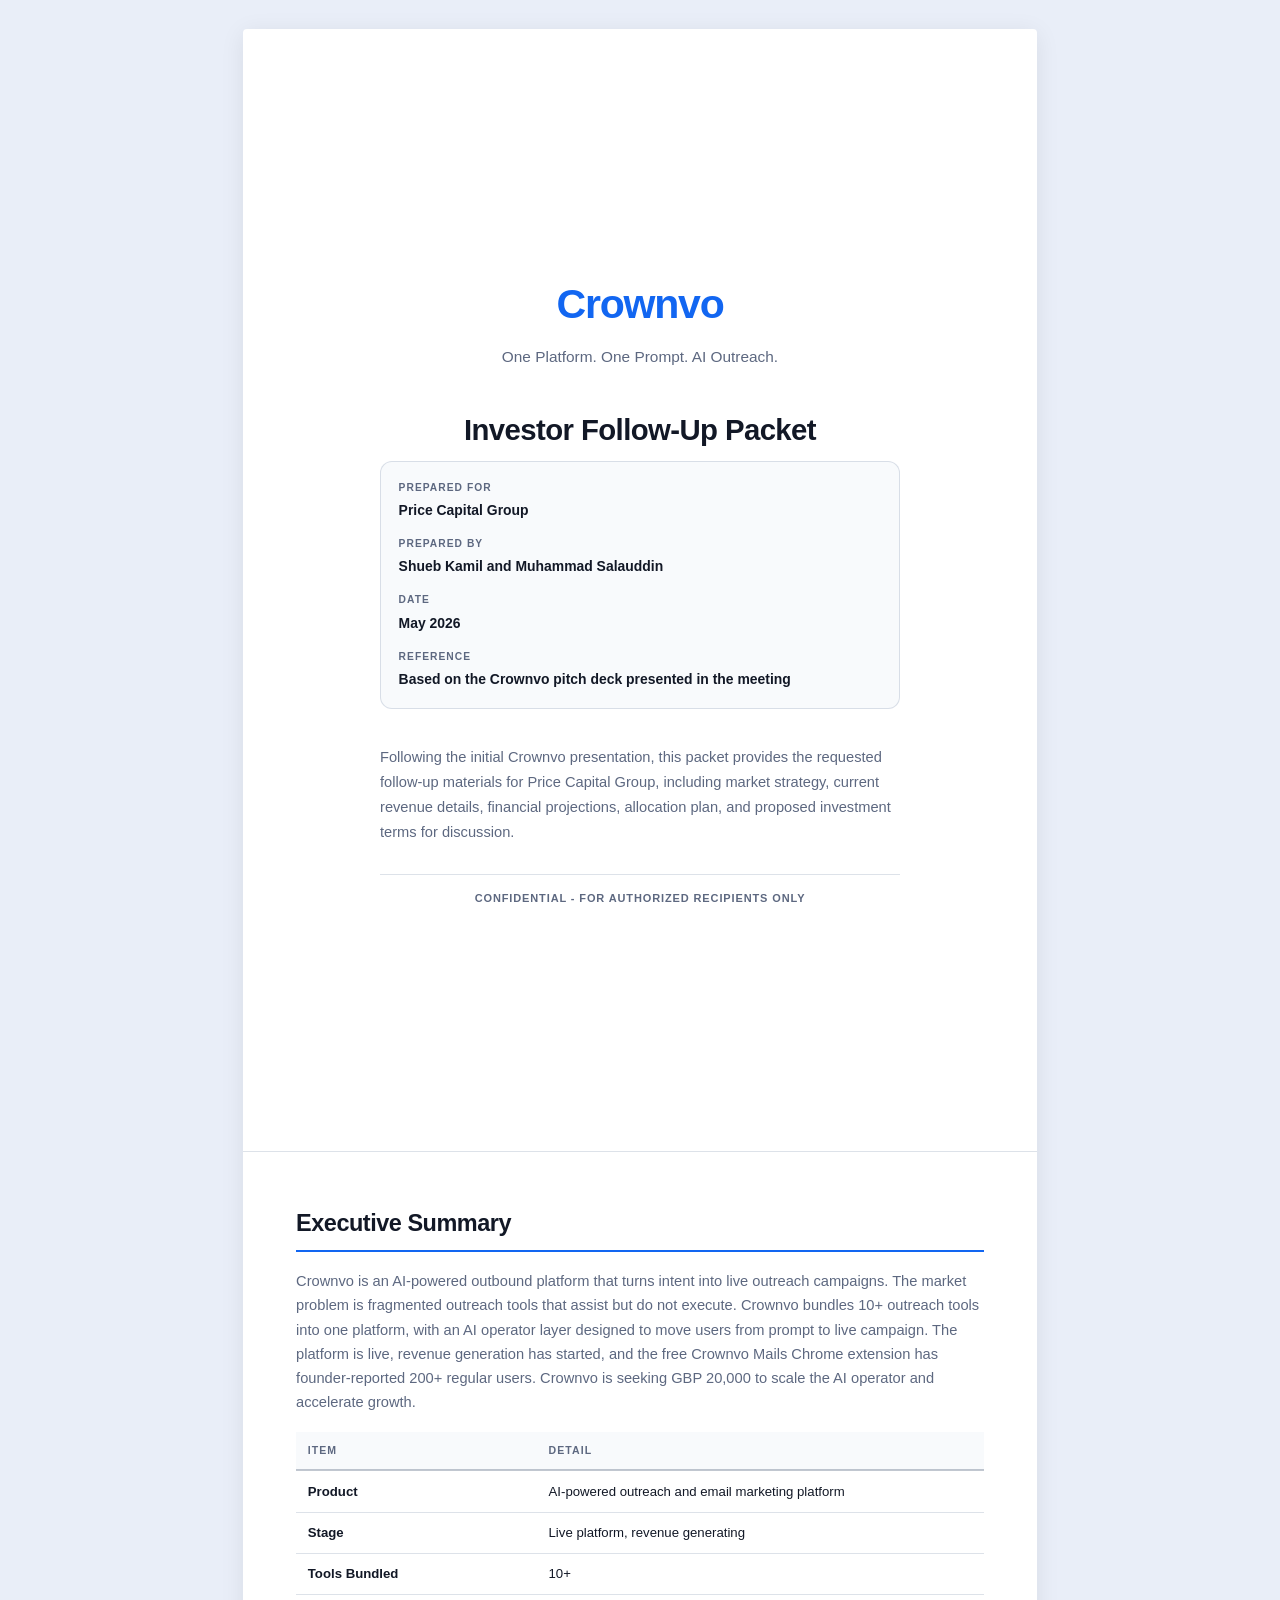
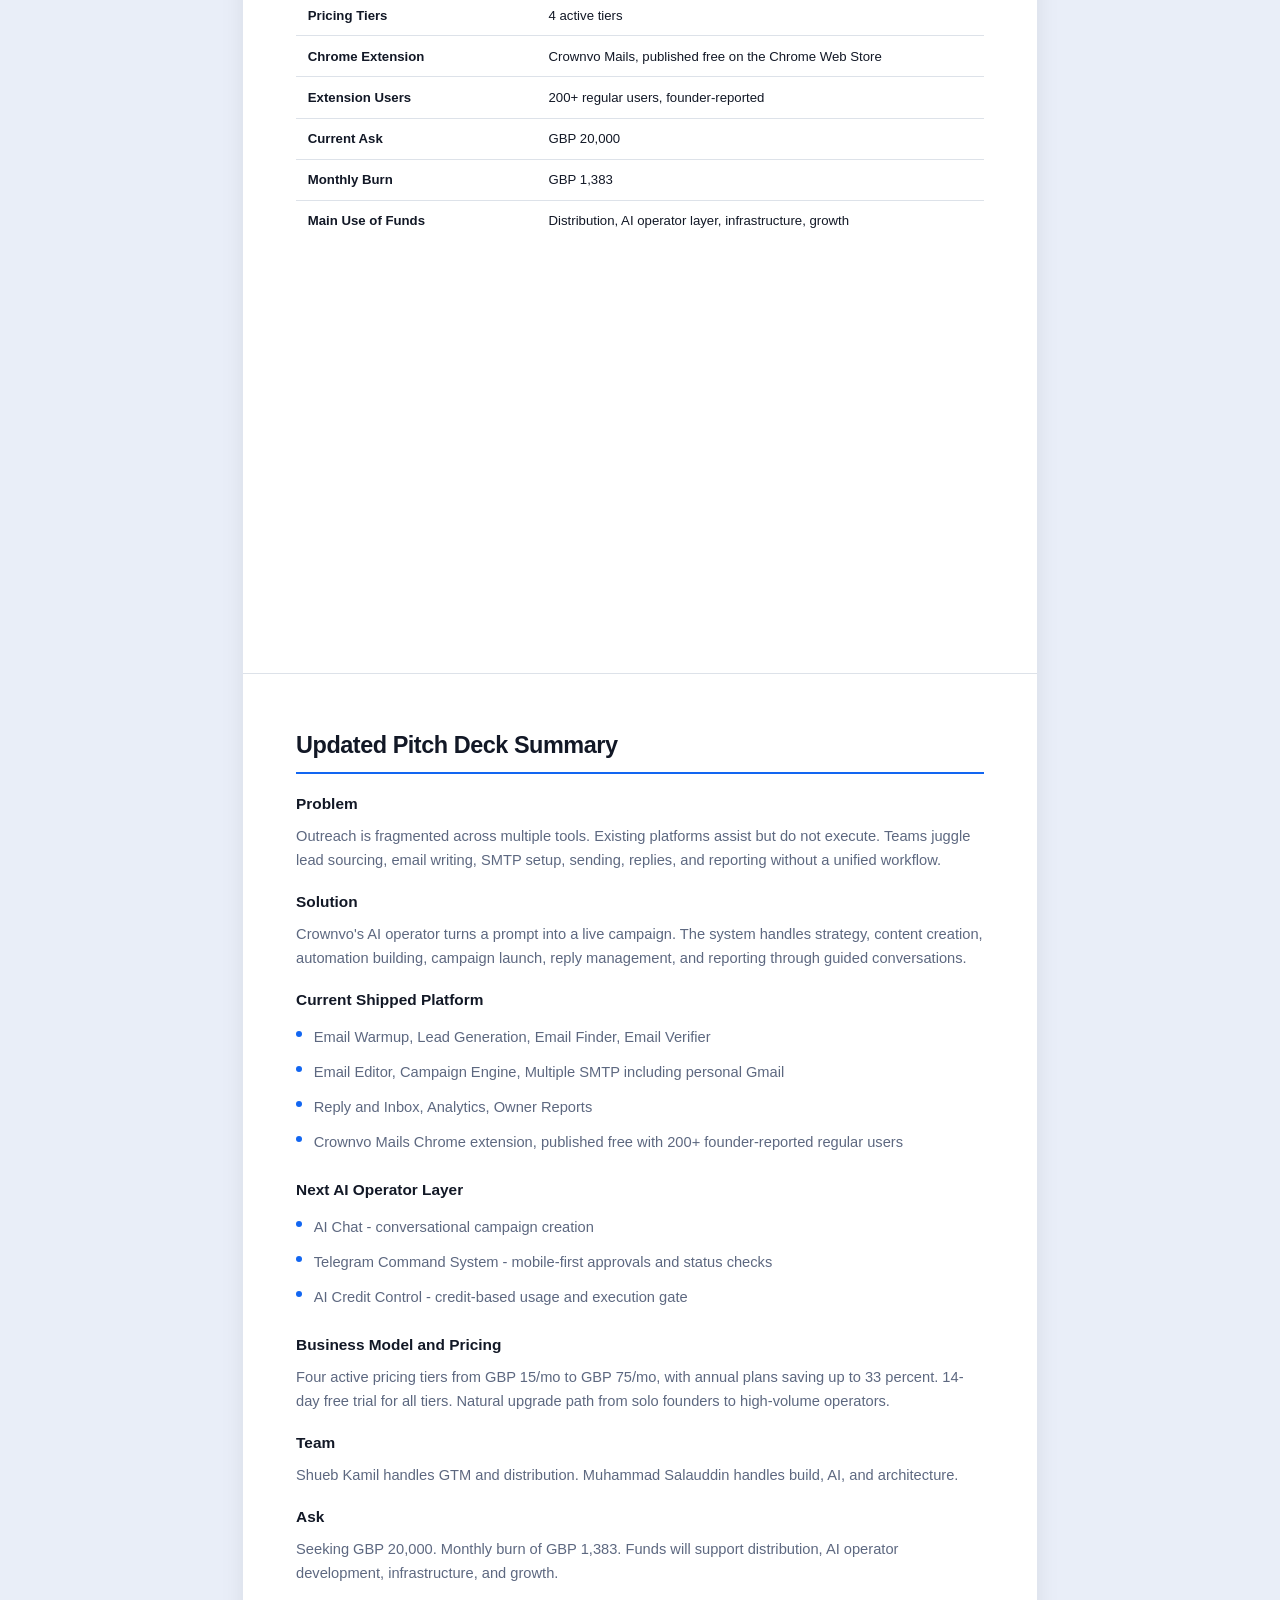
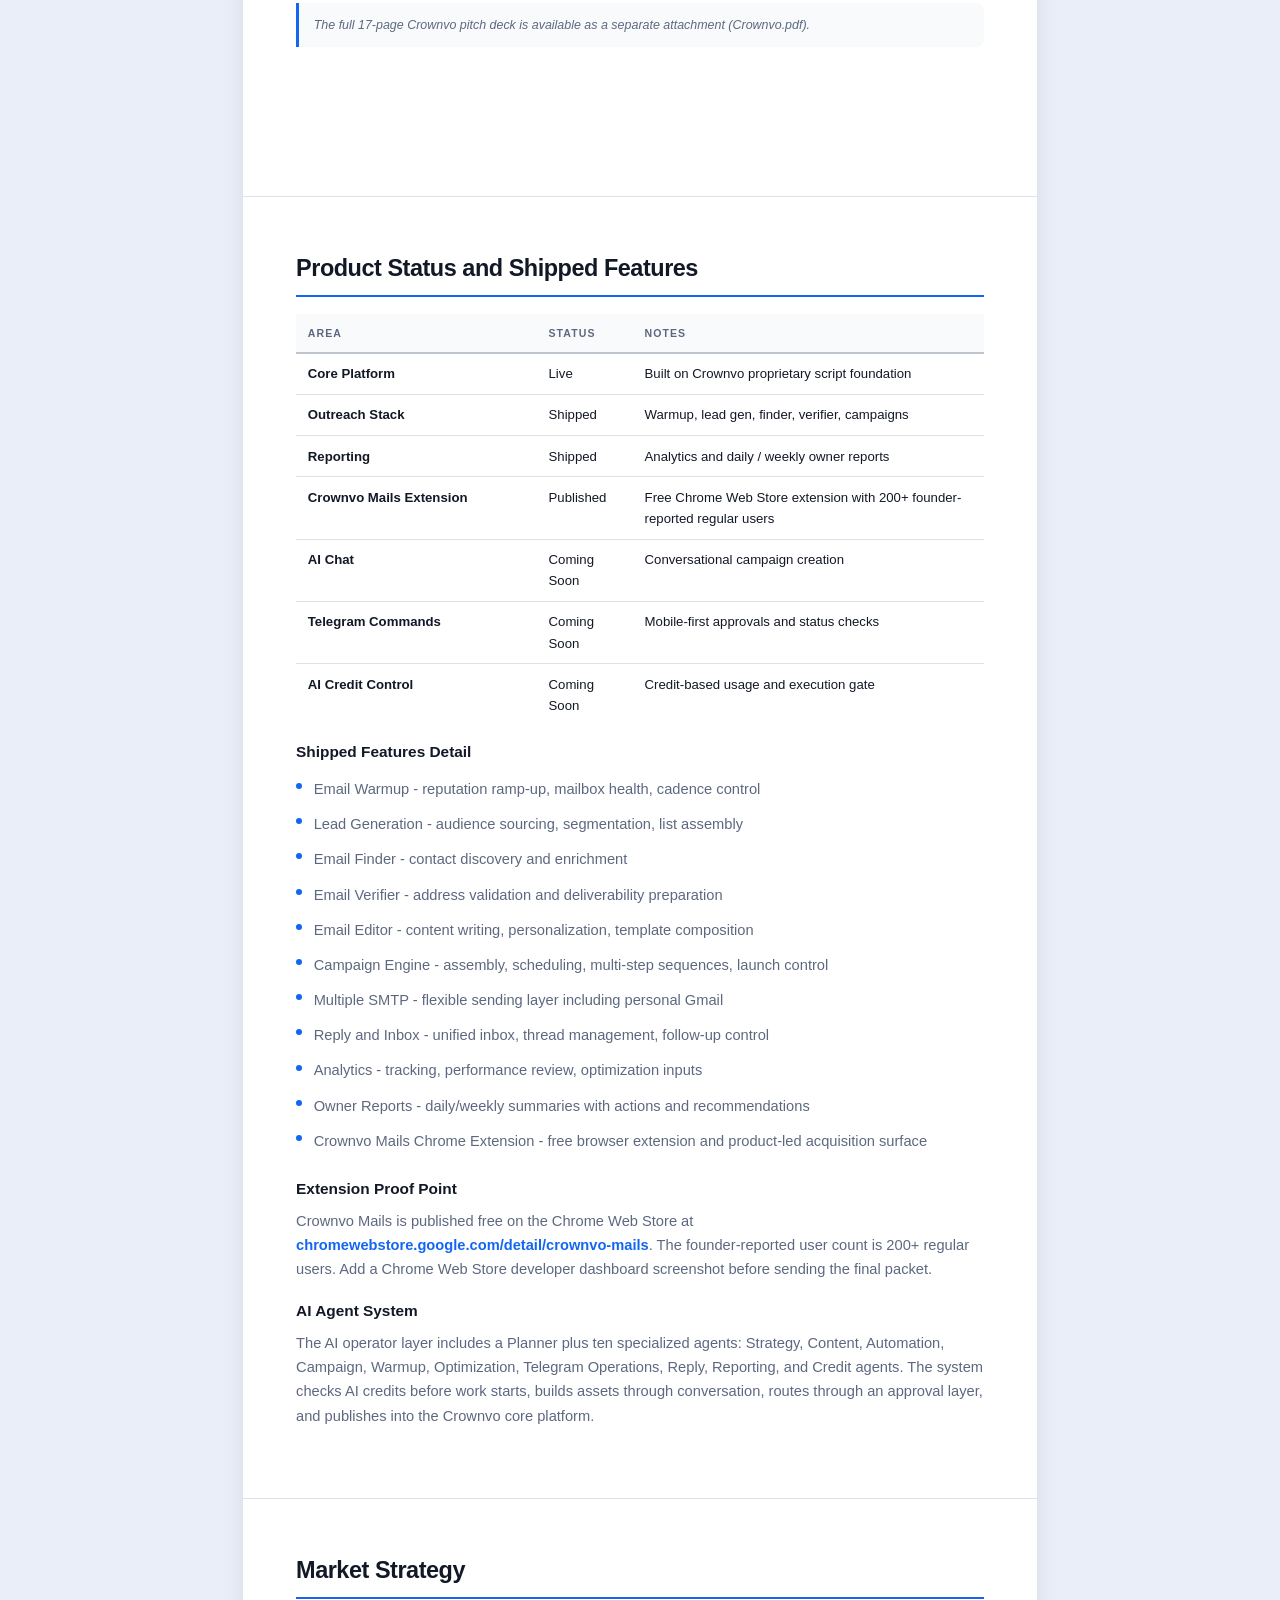
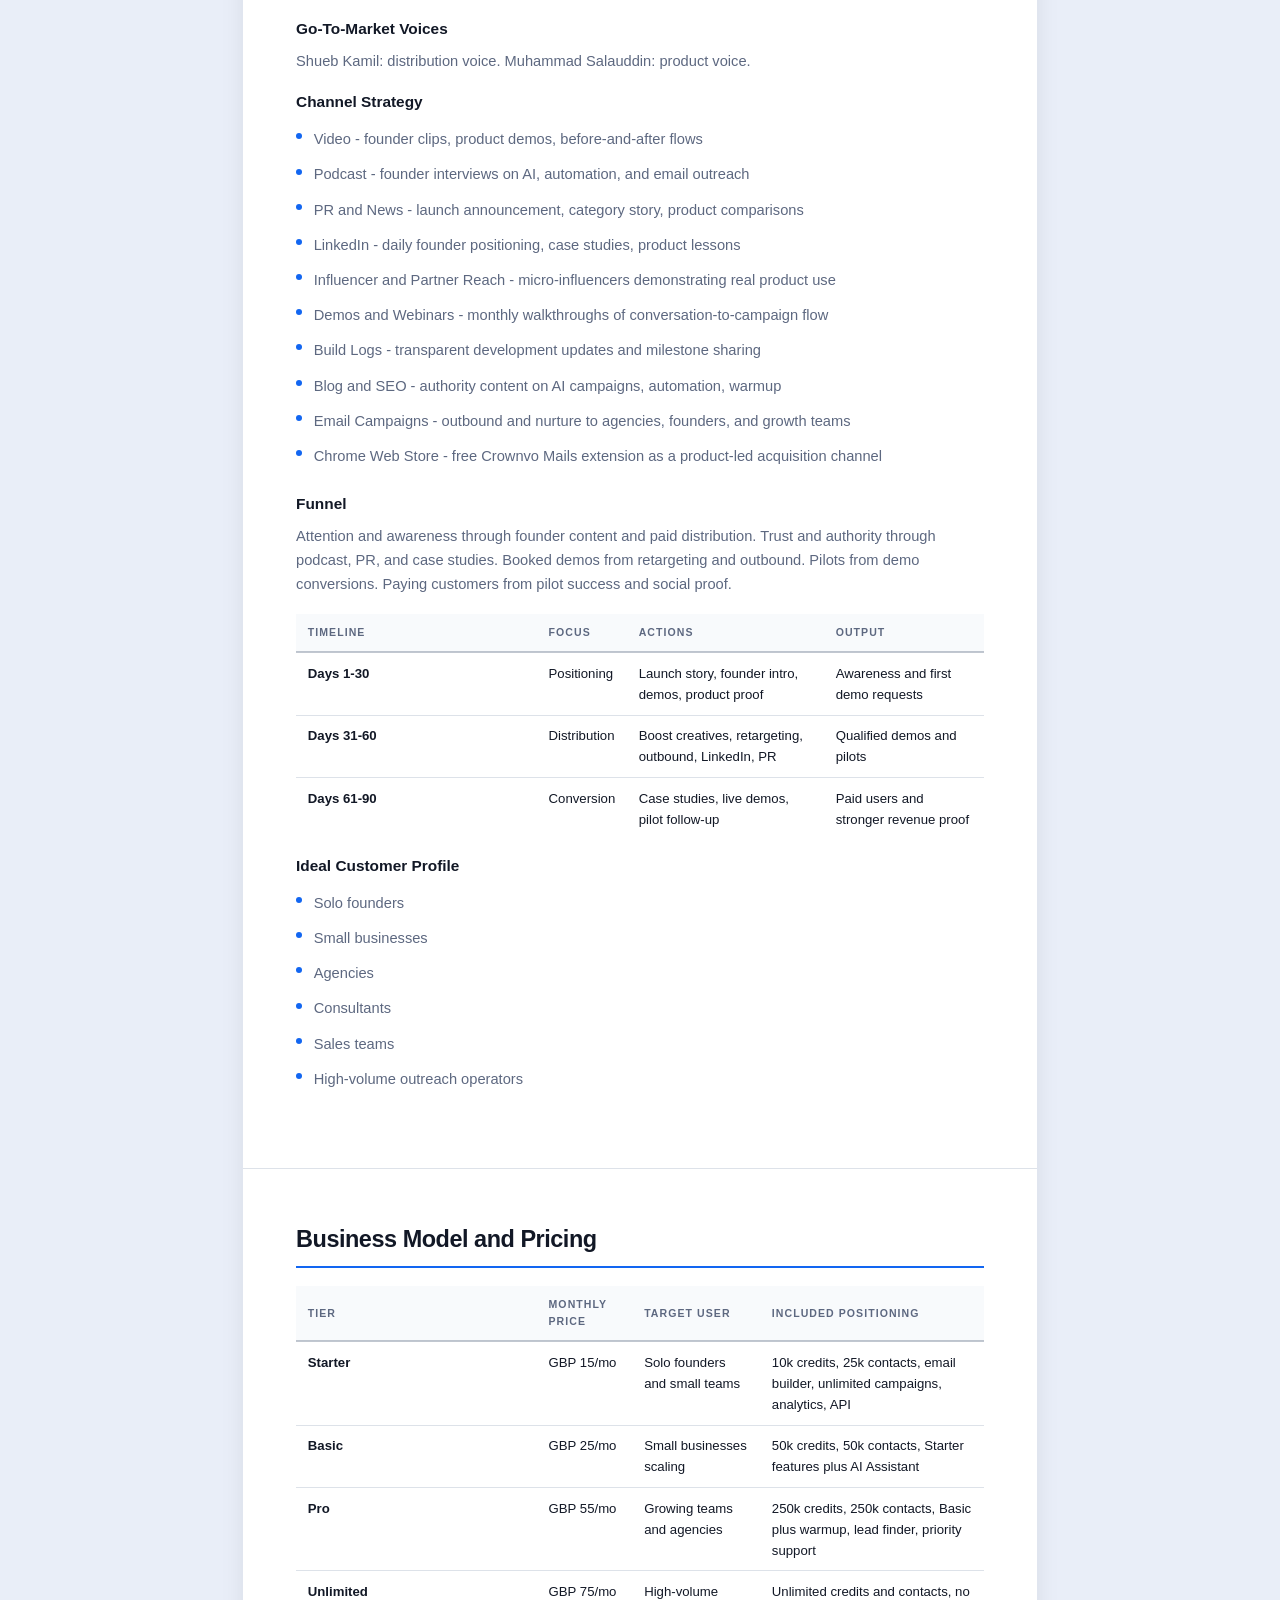
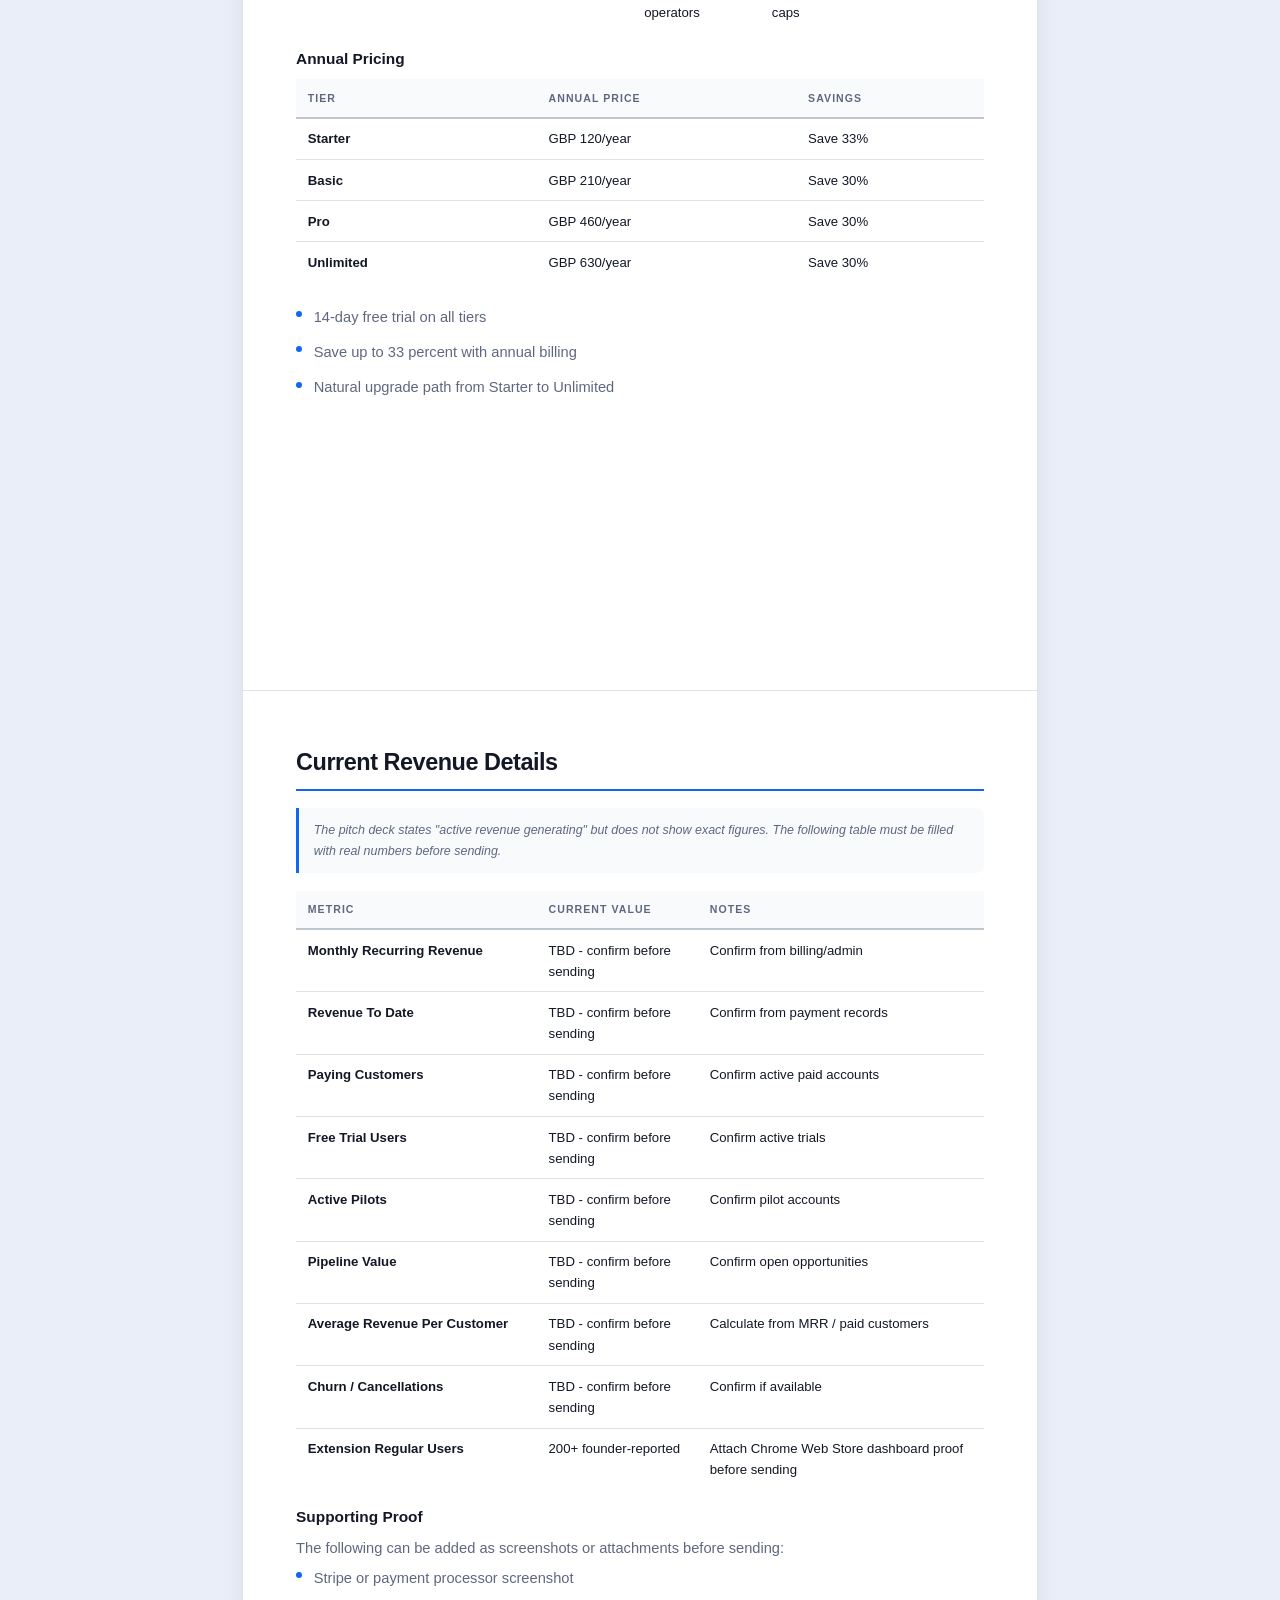
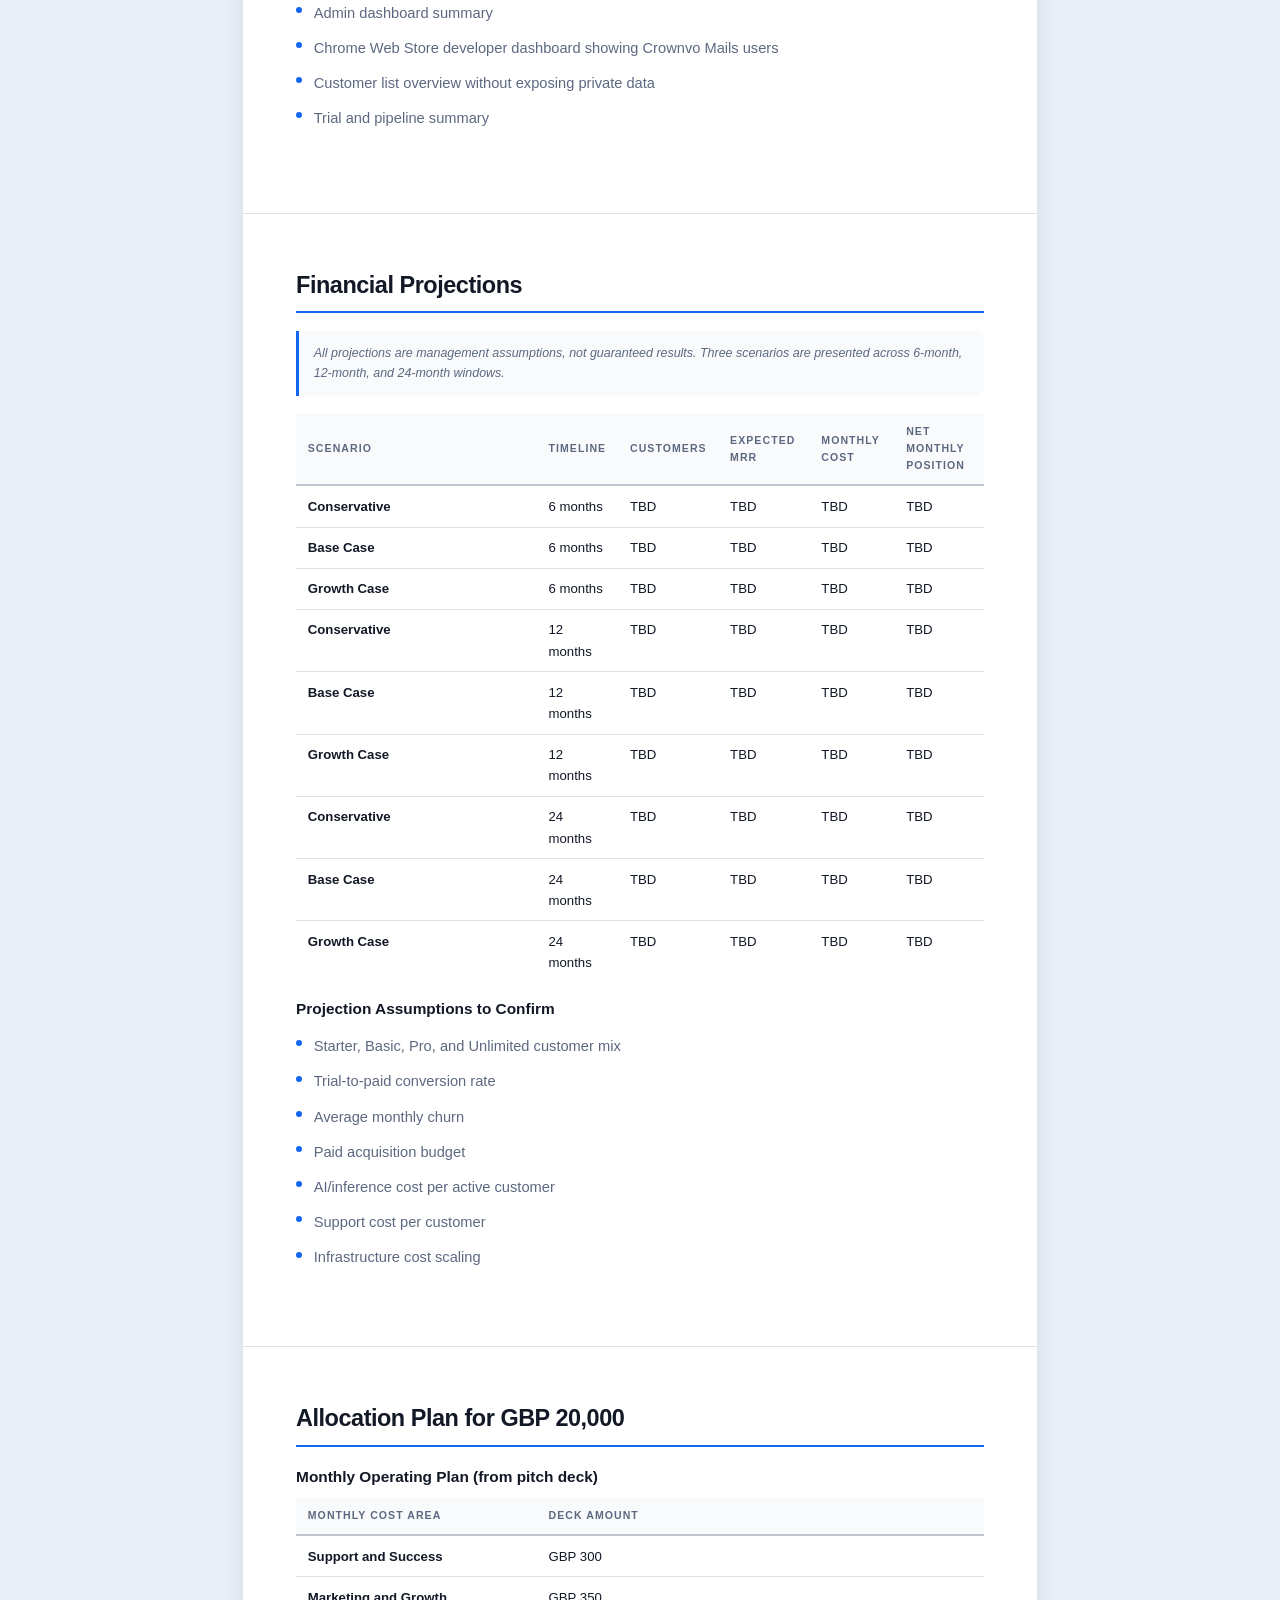
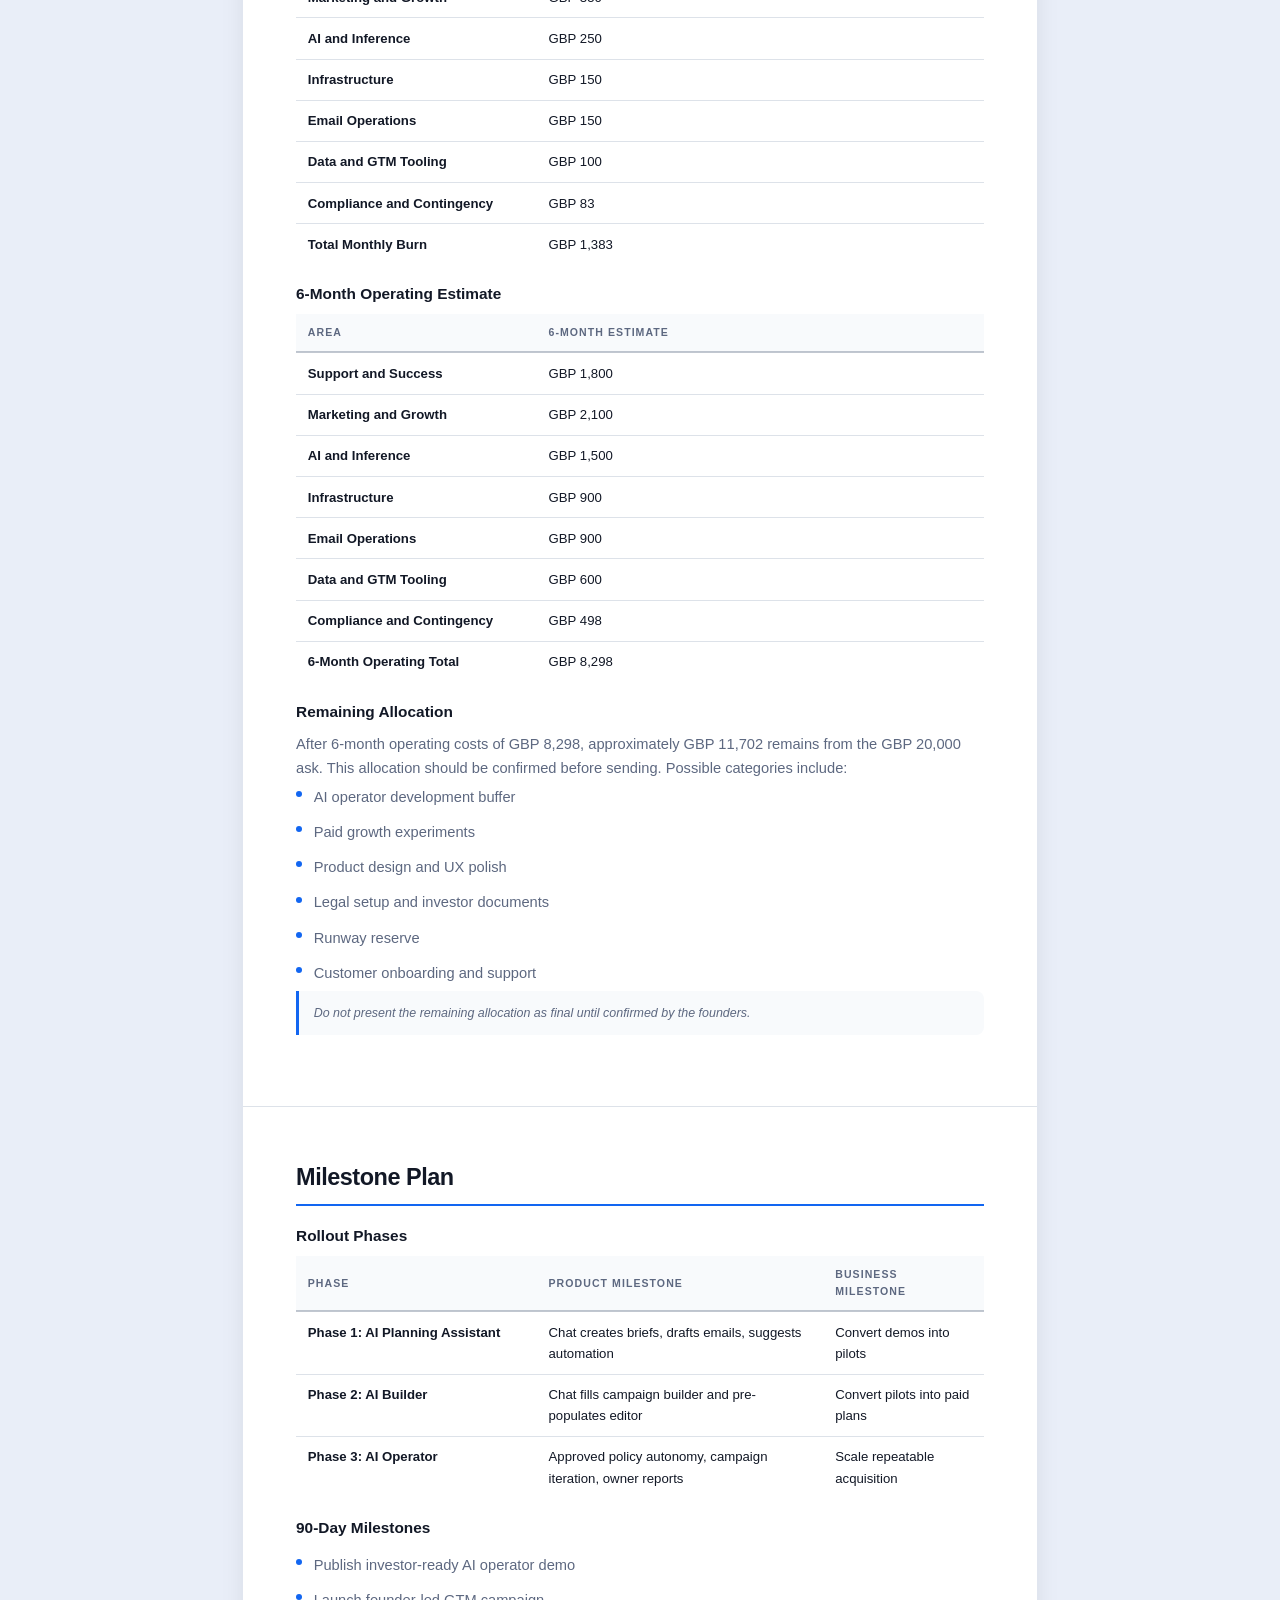
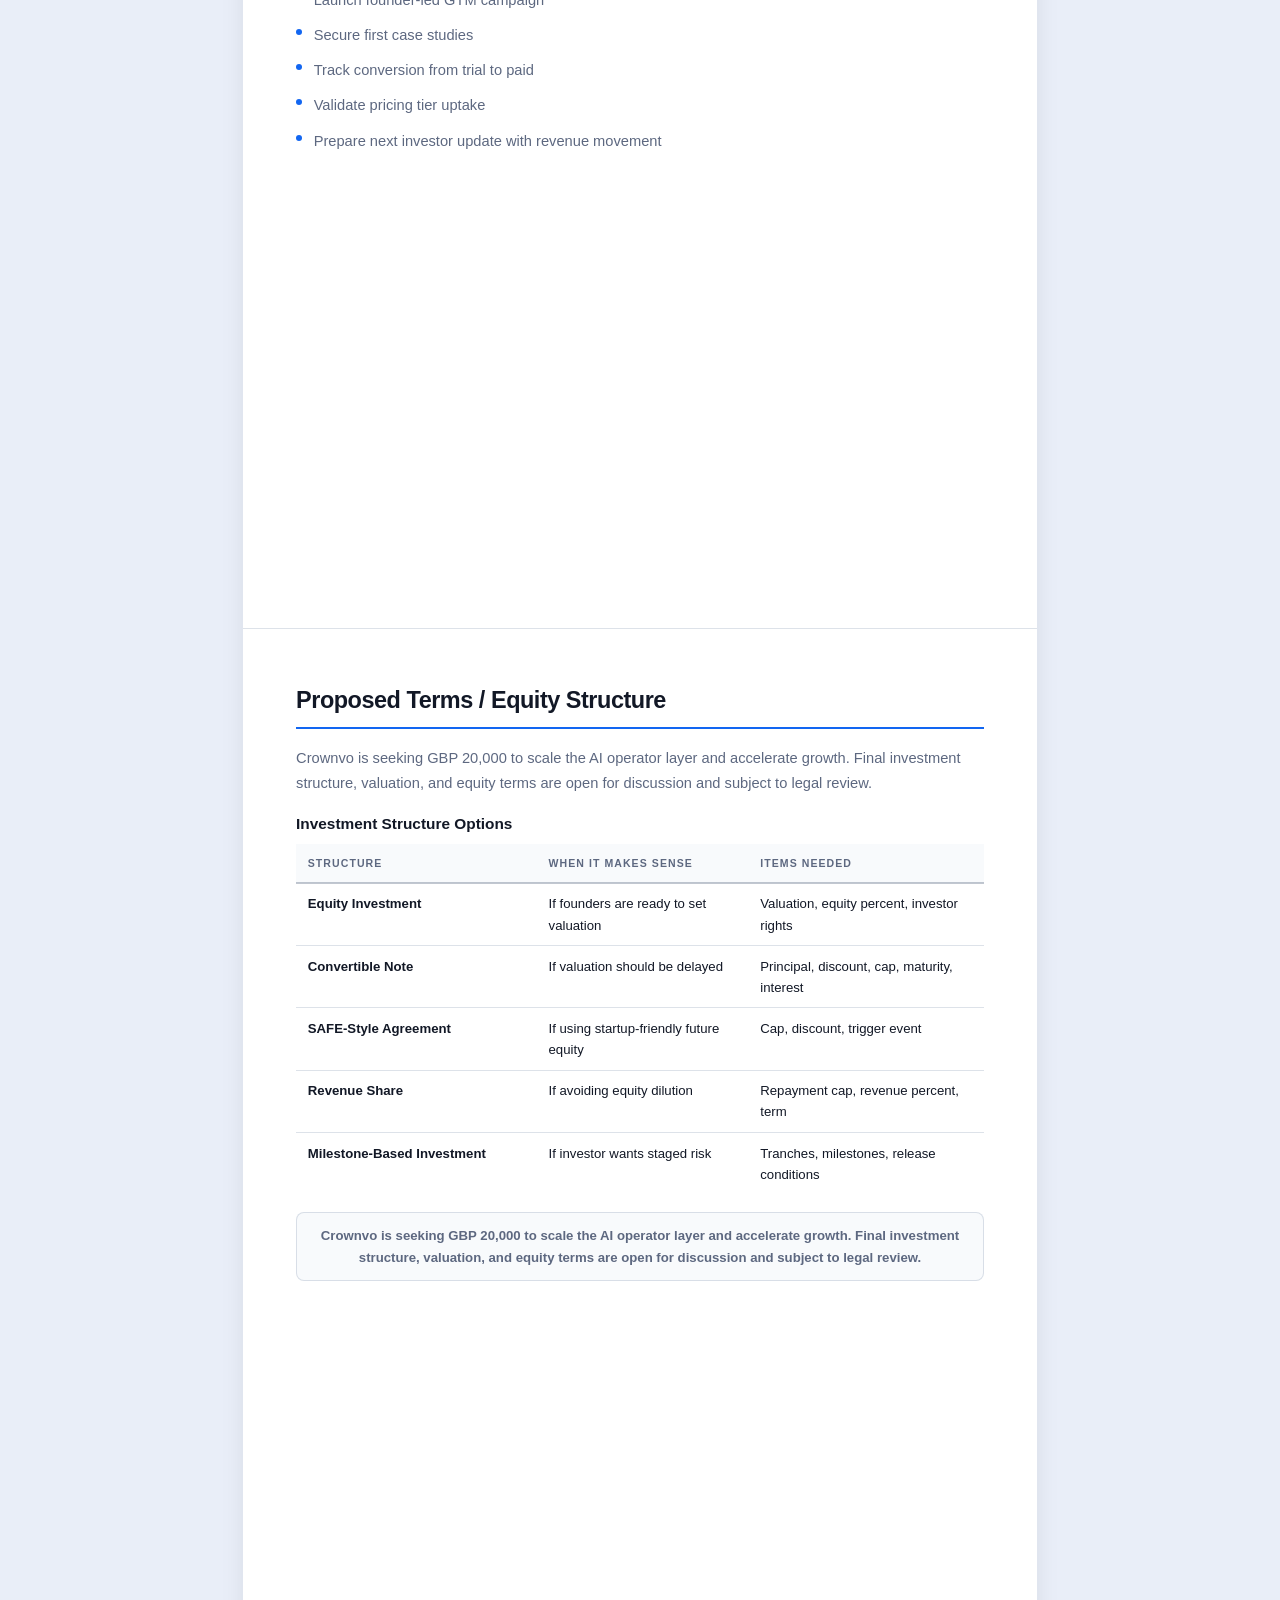
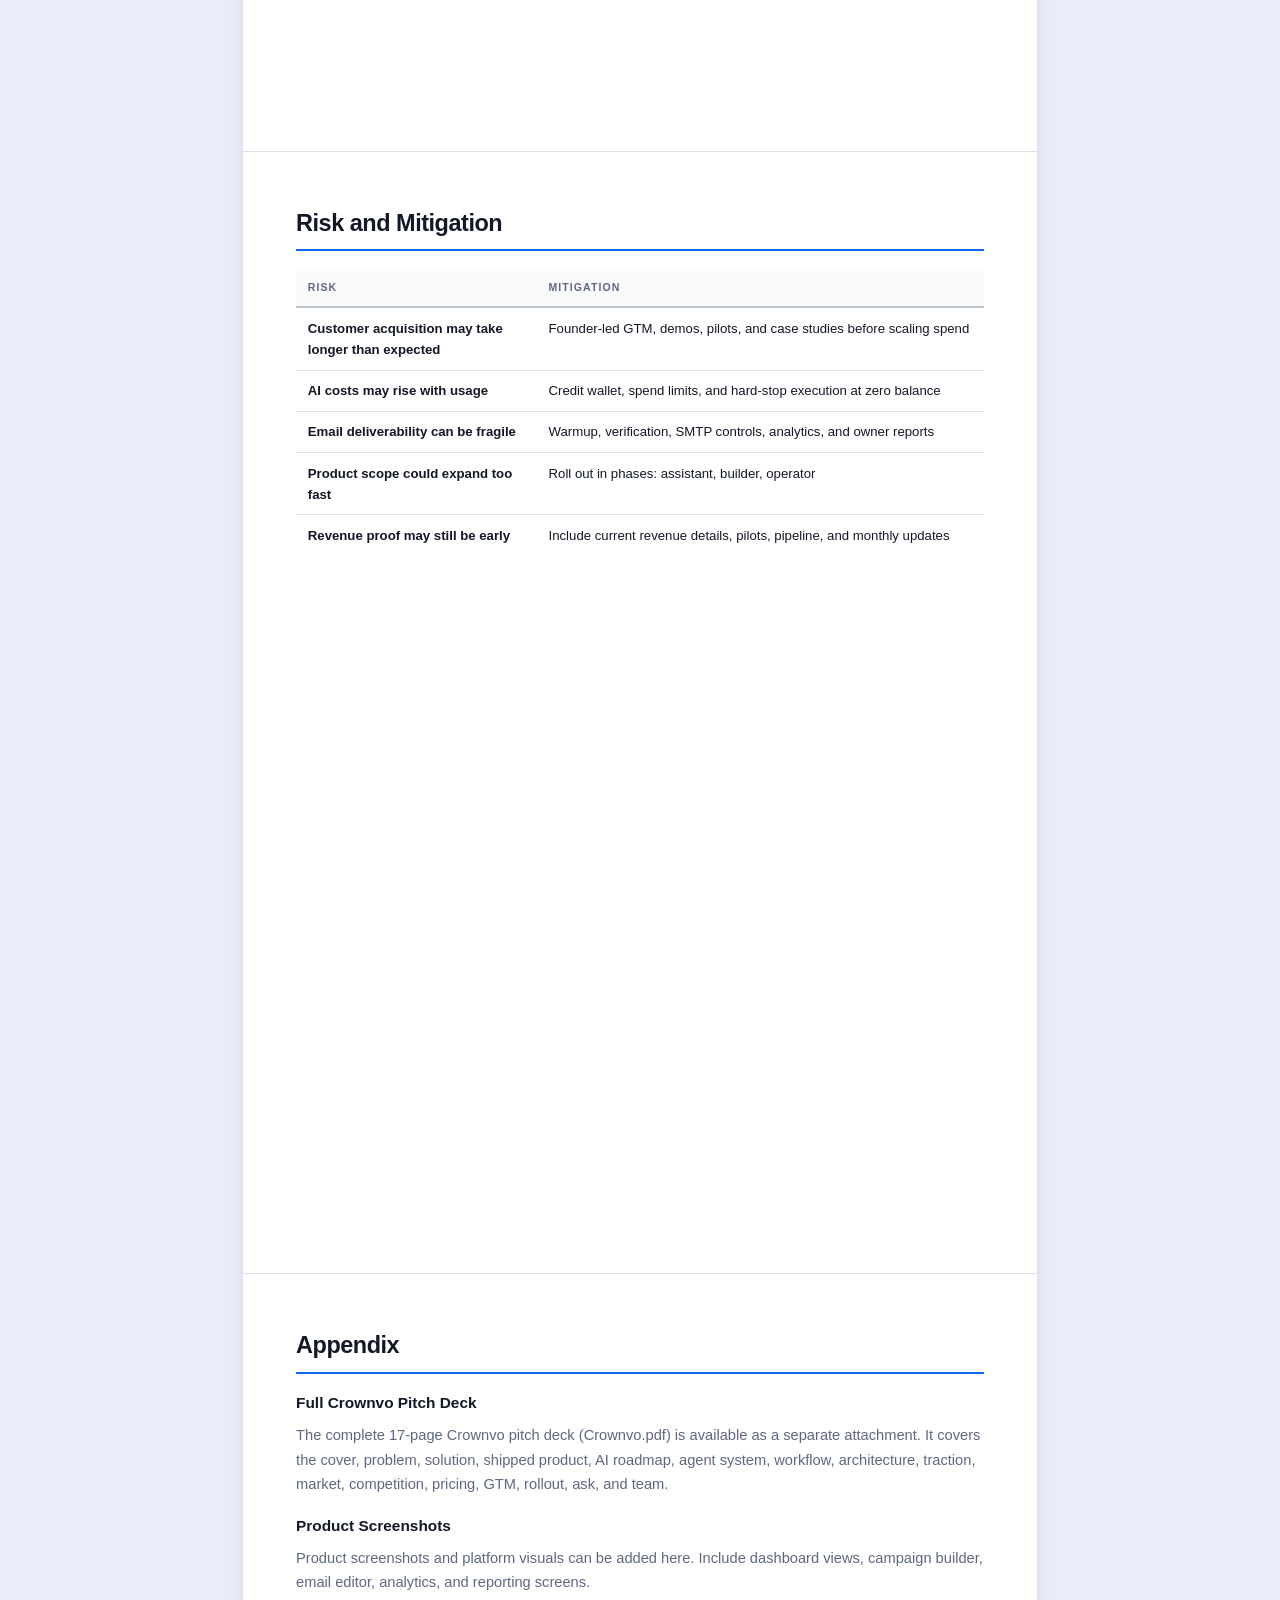
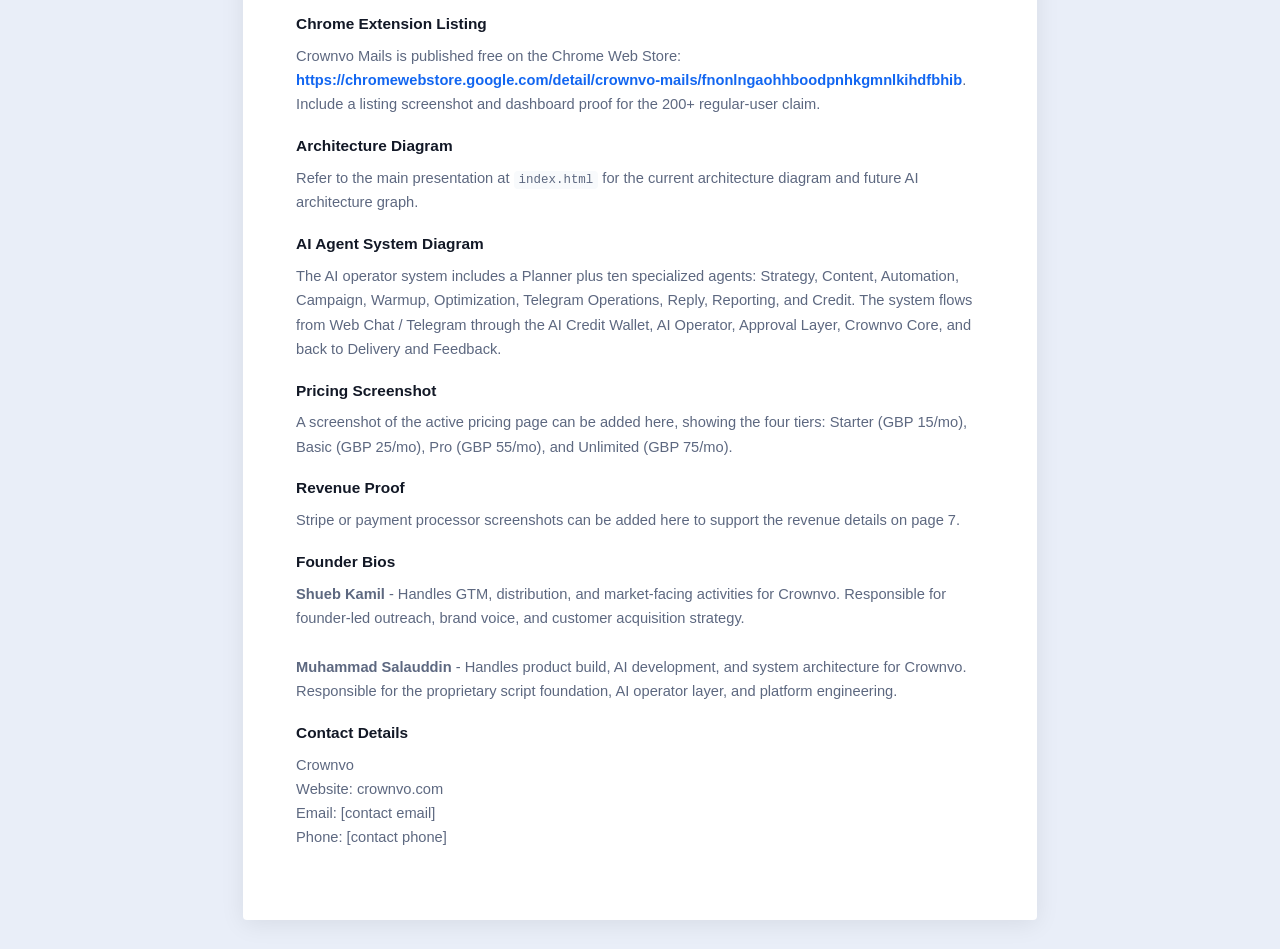
==== investor.html @ f58f6b25 "Update Crownvo investor materials" ====
<!DOCTYPE html>
<html lang="en">
  <head>
    <meta charset="UTF-8" />
    <meta name="viewport" content="width=device-width, initial-scale=1.0" />
    <title>Crownvo - Investor Follow-Up Packet | Price Capital Group</title>
    <meta
      name="description"
      content="Confidential investor follow-up materials for Crownvo, prepared for Price Capital Group / Gina Ferraro."
    />
    <link rel="stylesheet" href="investor-print.css" />
  </head>
  <body>
    <div class="print-wrapper">

      <!-- PAGE 1: COVER AND CONTEXT -->
      <section class="print-page cover-page">
        <div class="cover-content">
          <div class="cover-logo">Crownvo</div>
          <p class="cover-tagline-top">One Platform. One Prompt. AI Outreach.</p>
          <h1 class="cover-title">Investor Follow-Up Packet</h1>

          <div class="cover-meta">
            <div class="meta-block">
              <span class="meta-label">Prepared for</span>
              <p>Price Capital Group</p>
            </div>
            <div class="meta-block">
              <span class="meta-label">Prepared by</span>
              <p>Shueb Kamil and Muhammad Salauddin</p>
            </div>
            <div class="meta-block">
              <span class="meta-label">Date</span>
              <p>May 2026</p>
            </div>
            <div class="meta-block">
              <span class="meta-label">Reference</span>
              <p>Based on the Crownvo pitch deck presented in the meeting</p>
            </div>
          </div>

          <div class="cover-summary">
            <p>
              Following the initial Crownvo presentation, this packet provides the requested follow-up materials for Price Capital Group, including market strategy, current revenue details, financial projections, allocation plan, and proposed investment terms for discussion.
            </p>
          </div>

          <p class="confidential-note">CONFIDENTIAL - For authorized recipients only</p>
        </div>
      </section>

      <!-- PAGE 2: EXECUTIVE SUMMARY -->
      <section class="print-page">
        <h2 class="page-title">Executive Summary</h2>

        <div class="section-block">
          <p>
            Crownvo is an AI-powered outbound platform that turns intent into live outreach campaigns. The market problem is fragmented outreach tools that assist but do not execute. Crownvo bundles 10+ outreach tools into one platform, with an AI operator layer designed to move users from prompt to live campaign. The platform is live, revenue generation has started, and the free Crownvo Mails Chrome extension has founder-reported 200+ regular users. Crownvo is seeking GBP 20,000 to scale the AI operator and accelerate growth.
          </p>
        </div>

        <table class="info-table">
          <thead>
            <tr>
              <th>Item</th>
              <th>Detail</th>
            </tr>
          </thead>
          <tbody>
            <tr>
              <th>Product</th>
              <td>AI-powered outreach and email marketing platform</td>
            </tr>
            <tr>
              <th>Stage</th>
              <td>Live platform, revenue generating</td>
            </tr>
            <tr>
              <th>Tools Bundled</th>
              <td>10+</td>
            </tr>
            <tr>
              <th>Pricing Tiers</th>
              <td>4 active tiers</td>
            </tr>
            <tr>
              <th>Chrome Extension</th>
              <td>Crownvo Mails, published free on the Chrome Web Store</td>
            </tr>
            <tr>
              <th>Extension Users</th>
              <td>200+ regular users, founder-reported</td>
            </tr>
            <tr>
              <th>Current Ask</th>
              <td>GBP 20,000</td>
            </tr>
            <tr>
              <th>Monthly Burn</th>
              <td>GBP 1,383</td>
            </tr>
            <tr>
              <th>Main Use of Funds</th>
              <td>Distribution, AI operator layer, infrastructure, growth</td>
            </tr>
          </tbody>
        </table>
      </section>

      <!-- PAGE 3: UPDATED PITCH DECK SUMMARY -->
      <section class="print-page">
        <h2 class="page-title">Updated Pitch Deck Summary</h2>

        <div class="section-block">
          <h3>Problem</h3>
          <p>
            Outreach is fragmented across multiple tools. Existing platforms assist but do not execute. Teams juggle lead sourcing, email writing, SMTP setup, sending, replies, and reporting without a unified workflow.
          </p>
        </div>

        <div class="section-block">
          <h3>Solution</h3>
          <p>
            Crownvo's AI operator turns a prompt into a live campaign. The system handles strategy, content creation, automation building, campaign launch, reply management, and reporting through guided conversations.
          </p>
        </div>

        <div class="section-block">
          <h3>Current Shipped Platform</h3>
          <ul class="feature-list">
            <li>Email Warmup, Lead Generation, Email Finder, Email Verifier</li>
            <li>Email Editor, Campaign Engine, Multiple SMTP including personal Gmail</li>
            <li>Reply and Inbox, Analytics, Owner Reports</li>
            <li>Crownvo Mails Chrome extension, published free with 200+ founder-reported regular users</li>
          </ul>
        </div>

        <div class="section-block">
          <h3>Next AI Operator Layer</h3>
          <ul class="feature-list">
            <li>AI Chat - conversational campaign creation</li>
            <li>Telegram Command System - mobile-first approvals and status checks</li>
            <li>AI Credit Control - credit-based usage and execution gate</li>
          </ul>
        </div>

        <div class="section-block">
          <h3>Business Model and Pricing</h3>
          <p>
            Four active pricing tiers from GBP 15/mo to GBP 75/mo, with annual plans saving up to 33 percent. 14-day free trial for all tiers. Natural upgrade path from solo founders to high-volume operators.
          </p>
        </div>

        <div class="section-block">
          <h3>Team</h3>
          <p>
            Shueb Kamil handles GTM and distribution. Muhammad Salauddin handles build, AI, and architecture.
          </p>
        </div>

        <div class="section-block">
          <h3>Ask</h3>
          <p>
            Seeking GBP 20,000. Monthly burn of GBP 1,383. Funds will support distribution, AI operator development, infrastructure, and growth.
          </p>
        </div>

        <div class="section-block">
          <p class="tbd-note">
            The full 17-page Crownvo pitch deck is available as a separate attachment (Crownvo.pdf).
          </p>
        </div>
      </section>

      <!-- PAGE 4: PRODUCT STATUS AND SHIPPED FEATURES -->
      <section class="print-page">
        <h2 class="page-title">Product Status and Shipped Features</h2>

        <table class="info-table">
          <thead>
            <tr>
              <th>Area</th>
              <th>Status</th>
              <th>Notes</th>
            </tr>
          </thead>
          <tbody>
            <tr>
              <th>Core Platform</th>
              <td>Live</td>
              <td>Built on Crownvo proprietary script foundation</td>
            </tr>
            <tr>
              <th>Outreach Stack</th>
              <td>Shipped</td>
              <td>Warmup, lead gen, finder, verifier, campaigns</td>
            </tr>
            <tr>
              <th>Reporting</th>
              <td>Shipped</td>
              <td>Analytics and daily / weekly owner reports</td>
            </tr>
            <tr>
              <th>Crownvo Mails Extension</th>
              <td>Published</td>
              <td>Free Chrome Web Store extension with 200+ founder-reported regular users</td>
            </tr>
            <tr>
              <th>AI Chat</th>
              <td>Coming Soon</td>
              <td>Conversational campaign creation</td>
            </tr>
            <tr>
              <th>Telegram Commands</th>
              <td>Coming Soon</td>
              <td>Mobile-first approvals and status checks</td>
            </tr>
            <tr>
              <th>AI Credit Control</th>
              <td>Coming Soon</td>
              <td>Credit-based usage and execution gate</td>
            </tr>
          </tbody>
        </table>

        <div class="section-block">
          <h3>Shipped Features Detail</h3>
          <ul class="feature-list">
            <li>Email Warmup - reputation ramp-up, mailbox health, cadence control</li>
            <li>Lead Generation - audience sourcing, segmentation, list assembly</li>
            <li>Email Finder - contact discovery and enrichment</li>
            <li>Email Verifier - address validation and deliverability preparation</li>
            <li>Email Editor - content writing, personalization, template composition</li>
            <li>Campaign Engine - assembly, scheduling, multi-step sequences, launch control</li>
            <li>Multiple SMTP - flexible sending layer including personal Gmail</li>
            <li>Reply and Inbox - unified inbox, thread management, follow-up control</li>
            <li>Analytics - tracking, performance review, optimization inputs</li>
            <li>Owner Reports - daily/weekly summaries with actions and recommendations</li>
            <li>Crownvo Mails Chrome Extension - free browser extension and product-led acquisition surface</li>
          </ul>
        </div>

        <div class="section-block">
          <h3>Extension Proof Point</h3>
          <p>
            Crownvo Mails is published free on the Chrome Web Store at
            <a href="https://chromewebstore.google.com/detail/crownvo-mails/fnonlngaohhboodpnhkgmnlkihdfbhib?authuser=0&amp;hl=en">chromewebstore.google.com/detail/crownvo-mails</a>.
            The founder-reported user count is 200+ regular users. Add a Chrome Web Store developer dashboard screenshot before sending the final packet.
          </p>
        </div>

        <div class="section-block">
          <h3>AI Agent System</h3>
          <p>
            The AI operator layer includes a Planner plus ten specialized agents: Strategy, Content, Automation, Campaign, Warmup, Optimization, Telegram Operations, Reply, Reporting, and Credit agents. The system checks AI credits before work starts, builds assets through conversation, routes through an approval layer, and publishes into the Crownvo core platform.
          </p>
        </div>
      </section>

      <!-- PAGE 5: MARKET STRATEGY -->
      <section class="print-page">
        <h2 class="page-title">Market Strategy</h2>

        <div class="section-block">
          <h3>Go-To-Market Voices</h3>
          <p>
            Shueb Kamil: distribution voice. Muhammad Salauddin: product voice.
          </p>
        </div>

        <div class="section-block">
          <h3>Channel Strategy</h3>
          <ul class="feature-list">
            <li>Video - founder clips, product demos, before-and-after flows</li>
            <li>Podcast - founder interviews on AI, automation, and email outreach</li>
            <li>PR and News - launch announcement, category story, product comparisons</li>
            <li>LinkedIn - daily founder positioning, case studies, product lessons</li>
            <li>Influencer and Partner Reach - micro-influencers demonstrating real product use</li>
            <li>Demos and Webinars - monthly walkthroughs of conversation-to-campaign flow</li>
            <li>Build Logs - transparent development updates and milestone sharing</li>
            <li>Blog and SEO - authority content on AI campaigns, automation, warmup</li>
            <li>Email Campaigns - outbound and nurture to agencies, founders, and growth teams</li>
            <li>Chrome Web Store - free Crownvo Mails extension as a product-led acquisition channel</li>
          </ul>
        </div>

        <div class="section-block">
          <h3>Funnel</h3>
          <p>
            Attention and awareness through founder content and paid distribution. Trust and authority through podcast, PR, and case studies. Booked demos from retargeting and outbound. Pilots from demo conversions. Paying customers from pilot success and social proof.
          </p>
        </div>

        <table class="info-table">
          <thead>
            <tr>
              <th>Timeline</th>
              <th>Focus</th>
              <th>Actions</th>
              <th>Output</th>
            </tr>
          </thead>
          <tbody>
            <tr>
              <th>Days 1-30</th>
              <td>Positioning</td>
              <td>Launch story, founder intro, demos, product proof</td>
              <td>Awareness and first demo requests</td>
            </tr>
            <tr>
              <th>Days 31-60</th>
              <td>Distribution</td>
              <td>Boost creatives, retargeting, outbound, LinkedIn, PR</td>
              <td>Qualified demos and pilots</td>
            </tr>
            <tr>
              <th>Days 61-90</th>
              <td>Conversion</td>
              <td>Case studies, live demos, pilot follow-up</td>
              <td>Paid users and stronger revenue proof</td>
            </tr>
          </tbody>
        </table>

        <div class="section-block">
          <h3>Ideal Customer Profile</h3>
          <ul class="feature-list">
            <li>Solo founders</li>
            <li>Small businesses</li>
            <li>Agencies</li>
            <li>Consultants</li>
            <li>Sales teams</li>
            <li>High-volume outreach operators</li>
          </ul>
        </div>
      </section>

      <!-- PAGE 6: BUSINESS MODEL AND PRICING -->
      <section class="print-page">
        <h2 class="page-title">Business Model and Pricing</h2>

        <table class="info-table">
          <thead>
            <tr>
              <th>Tier</th>
              <th>Monthly Price</th>
              <th>Target User</th>
              <th>Included Positioning</th>
            </tr>
          </thead>
          <tbody>
            <tr>
              <th>Starter</th>
              <td>GBP 15/mo</td>
              <td>Solo founders and small teams</td>
              <td>10k credits, 25k contacts, email builder, unlimited campaigns, analytics, API</td>
            </tr>
            <tr>
              <th>Basic</th>
              <td>GBP 25/mo</td>
              <td>Small businesses scaling</td>
              <td>50k credits, 50k contacts, Starter features plus AI Assistant</td>
            </tr>
            <tr>
              <th>Pro</th>
              <td>GBP 55/mo</td>
              <td>Growing teams and agencies</td>
              <td>250k credits, 250k contacts, Basic plus warmup, lead finder, priority support</td>
            </tr>
            <tr>
              <th>Unlimited</th>
              <td>GBP 75/mo</td>
              <td>High-volume operators</td>
              <td>Unlimited credits and contacts, no caps</td>
            </tr>
          </tbody>
        </table>

        <div class="section-block">
          <h3>Annual Pricing</h3>
          <table class="info-table">
            <thead>
              <tr>
                <th>Tier</th>
                <th>Annual Price</th>
                <th>Savings</th>
              </tr>
            </thead>
            <tbody>
              <tr>
                <th>Starter</th>
                <td>GBP 120/year</td>
                <td>Save 33%</td>
              </tr>
              <tr>
                <th>Basic</th>
                <td>GBP 210/year</td>
                <td>Save 30%</td>
              </tr>
              <tr>
                <th>Pro</th>
                <td>GBP 460/year</td>
                <td>Save 30%</td>
              </tr>
              <tr>
                <th>Unlimited</th>
                <td>GBP 630/year</td>
                <td>Save 30%</td>
              </tr>
            </tbody>
          </table>
        </div>

        <div class="section-block">
          <ul class="feature-list">
            <li>14-day free trial on all tiers</li>
            <li>Save up to 33 percent with annual billing</li>
            <li>Natural upgrade path from Starter to Unlimited</li>
          </ul>
        </div>
      </section>

      <!-- PAGE 7: CURRENT REVENUE DETAILS -->
      <section class="print-page">
        <h2 class="page-title">Current Revenue Details</h2>

        <div class="section-block">
          <p class="tbd-note">
            The pitch deck states "active revenue generating" but does not show exact figures. The following table must be filled with real numbers before sending.
          </p>
        </div>

        <table class="info-table">
          <thead>
            <tr>
              <th>Metric</th>
              <th>Current Value</th>
              <th>Notes</th>
            </tr>
          </thead>
          <tbody>
            <tr>
              <th>Monthly Recurring Revenue</th>
              <td>TBD - confirm before sending</td>
              <td>Confirm from billing/admin</td>
            </tr>
            <tr>
              <th>Revenue To Date</th>
              <td>TBD - confirm before sending</td>
              <td>Confirm from payment records</td>
            </tr>
            <tr>
              <th>Paying Customers</th>
              <td>TBD - confirm before sending</td>
              <td>Confirm active paid accounts</td>
            </tr>
            <tr>
              <th>Free Trial Users</th>
              <td>TBD - confirm before sending</td>
              <td>Confirm active trials</td>
            </tr>
            <tr>
              <th>Active Pilots</th>
              <td>TBD - confirm before sending</td>
              <td>Confirm pilot accounts</td>
            </tr>
            <tr>
              <th>Pipeline Value</th>
              <td>TBD - confirm before sending</td>
              <td>Confirm open opportunities</td>
            </tr>
            <tr>
              <th>Average Revenue Per Customer</th>
              <td>TBD - confirm before sending</td>
              <td>Calculate from MRR / paid customers</td>
            </tr>
            <tr>
              <th>Churn / Cancellations</th>
              <td>TBD - confirm before sending</td>
              <td>Confirm if available</td>
            </tr>
            <tr>
              <th>Extension Regular Users</th>
              <td>200+ founder-reported</td>
              <td>Attach Chrome Web Store dashboard proof before sending</td>
            </tr>
          </tbody>
        </table>

        <div class="section-block">
          <h3>Supporting Proof</h3>
          <p>
            The following can be added as screenshots or attachments before sending:
          </p>
          <ul class="feature-list">
            <li>Stripe or payment processor screenshot</li>
            <li>Admin dashboard summary</li>
            <li>Chrome Web Store developer dashboard showing Crownvo Mails users</li>
            <li>Customer list overview without exposing private data</li>
            <li>Trial and pipeline summary</li>
          </ul>
        </div>
      </section>

      <!-- PAGE 8: FINANCIAL PROJECTIONS -->
      <section class="print-page">
        <h2 class="page-title">Financial Projections</h2>

        <div class="section-block">
          <p class="tbd-note">
            All projections are management assumptions, not guaranteed results. Three scenarios are presented across 6-month, 12-month, and 24-month windows.
          </p>
        </div>

        <table class="info-table">
          <thead>
            <tr>
              <th>Scenario</th>
              <th>Timeline</th>
              <th>Customers</th>
              <th>Expected MRR</th>
              <th>Monthly Cost</th>
              <th>Net Monthly Position</th>
            </tr>
          </thead>
          <tbody>
            <tr>
              <th>Conservative</th>
              <td>6 months</td>
              <td>TBD</td>
              <td>TBD</td>
              <td>TBD</td>
              <td>TBD</td>
            </tr>
            <tr>
              <th>Base Case</th>
              <td>6 months</td>
              <td>TBD</td>
              <td>TBD</td>
              <td>TBD</td>
              <td>TBD</td>
            </tr>
            <tr>
              <th>Growth Case</th>
              <td>6 months</td>
              <td>TBD</td>
              <td>TBD</td>
              <td>TBD</td>
              <td>TBD</td>
            </tr>
            <tr>
              <th>Conservative</th>
              <td>12 months</td>
              <td>TBD</td>
              <td>TBD</td>
              <td>TBD</td>
              <td>TBD</td>
            </tr>
            <tr>
              <th>Base Case</th>
              <td>12 months</td>
              <td>TBD</td>
              <td>TBD</td>
              <td>TBD</td>
              <td>TBD</td>
            </tr>
            <tr>
              <th>Growth Case</th>
              <td>12 months</td>
              <td>TBD</td>
              <td>TBD</td>
              <td>TBD</td>
              <td>TBD</td>
            </tr>
            <tr>
              <th>Conservative</th>
              <td>24 months</td>
              <td>TBD</td>
              <td>TBD</td>
              <td>TBD</td>
              <td>TBD</td>
            </tr>
            <tr>
              <th>Base Case</th>
              <td>24 months</td>
              <td>TBD</td>
              <td>TBD</td>
              <td>TBD</td>
              <td>TBD</td>
            </tr>
            <tr>
              <th>Growth Case</th>
              <td>24 months</td>
              <td>TBD</td>
              <td>TBD</td>
              <td>TBD</td>
              <td>TBD</td>
            </tr>
          </tbody>
        </table>

        <div class="section-block">
          <h3>Projection Assumptions to Confirm</h3>
          <ul class="feature-list">
            <li>Starter, Basic, Pro, and Unlimited customer mix</li>
            <li>Trial-to-paid conversion rate</li>
            <li>Average monthly churn</li>
            <li>Paid acquisition budget</li>
            <li>AI/inference cost per active customer</li>
            <li>Support cost per customer</li>
            <li>Infrastructure cost scaling</li>
          </ul>
        </div>
      </section>

      <!-- PAGE 9: ALLOCATION PLAN FOR GBP 20,000 -->
      <section class="print-page">
        <h2 class="page-title">Allocation Plan for GBP 20,000</h2>

        <div class="section-block">
          <h3>Monthly Operating Plan (from pitch deck)</h3>
          <table class="info-table">
            <thead>
              <tr>
                <th>Monthly Cost Area</th>
                <th>Deck Amount</th>
              </tr>
            </thead>
            <tbody>
              <tr>
                <th>Support and Success</th>
                <td>GBP 300</td>
              </tr>
              <tr>
                <th>Marketing and Growth</th>
                <td>GBP 350</td>
              </tr>
              <tr>
                <th>AI and Inference</th>
                <td>GBP 250</td>
              </tr>
              <tr>
                <th>Infrastructure</th>
                <td>GBP 150</td>
              </tr>
              <tr>
                <th>Email Operations</th>
                <td>GBP 150</td>
              </tr>
              <tr>
                <th>Data and GTM Tooling</th>
                <td>GBP 100</td>
              </tr>
              <tr>
                <th>Compliance and Contingency</th>
                <td>GBP 83</td>
              </tr>
              <tr>
                <th>Total Monthly Burn</th>
                <td>GBP 1,383</td>
              </tr>
            </tbody>
          </table>
        </div>

        <div class="section-block">
          <h3>6-Month Operating Estimate</h3>
          <table class="info-table">
            <thead>
              <tr>
                <th>Area</th>
                <th>6-Month Estimate</th>
              </tr>
            </thead>
            <tbody>
              <tr>
                <th>Support and Success</th>
                <td>GBP 1,800</td>
              </tr>
              <tr>
                <th>Marketing and Growth</th>
                <td>GBP 2,100</td>
              </tr>
              <tr>
                <th>AI and Inference</th>
                <td>GBP 1,500</td>
              </tr>
              <tr>
                <th>Infrastructure</th>
                <td>GBP 900</td>
              </tr>
              <tr>
                <th>Email Operations</th>
                <td>GBP 900</td>
              </tr>
              <tr>
                <th>Data and GTM Tooling</th>
                <td>GBP 600</td>
              </tr>
              <tr>
                <th>Compliance and Contingency</th>
                <td>GBP 498</td>
              </tr>
              <tr>
                <th>6-Month Operating Total</th>
                <td>GBP 8,298</td>
              </tr>
            </tbody>
          </table>
        </div>

        <div class="section-block">
          <h3>Remaining Allocation</h3>
          <p>
            After 6-month operating costs of GBP 8,298, approximately GBP 11,702 remains from the GBP 20,000 ask. This allocation should be confirmed before sending. Possible categories include:
          </p>
          <ul class="feature-list">
            <li>AI operator development buffer</li>
            <li>Paid growth experiments</li>
            <li>Product design and UX polish</li>
            <li>Legal setup and investor documents</li>
            <li>Runway reserve</li>
            <li>Customer onboarding and support</li>
          </ul>
          <p class="tbd-note">
            Do not present the remaining allocation as final until confirmed by the founders.
          </p>
        </div>
      </section>

      <!-- PAGE 10: MILESTONE PLAN -->
      <section class="print-page">
        <h2 class="page-title">Milestone Plan</h2>

        <div class="section-block">
          <h3>Rollout Phases</h3>
          <table class="info-table">
            <thead>
              <tr>
                <th>Phase</th>
                <th>Product Milestone</th>
                <th>Business Milestone</th>
              </tr>
            </thead>
            <tbody>
              <tr>
                <th>Phase 1: AI Planning Assistant</th>
                <td>Chat creates briefs, drafts emails, suggests automation</td>
                <td>Convert demos into pilots</td>
              </tr>
              <tr>
                <th>Phase 2: AI Builder</th>
                <td>Chat fills campaign builder and pre-populates editor</td>
                <td>Convert pilots into paid plans</td>
              </tr>
              <tr>
                <th>Phase 3: AI Operator</th>
                <td>Approved policy autonomy, campaign iteration, owner reports</td>
                <td>Scale repeatable acquisition</td>
              </tr>
            </tbody>
          </table>
        </div>

        <div class="section-block">
          <h3>90-Day Milestones</h3>
          <ul class="feature-list">
            <li>Publish investor-ready AI operator demo</li>
            <li>Launch founder-led GTM campaign</li>
            <li>Secure first case studies</li>
            <li>Track conversion from trial to paid</li>
            <li>Validate pricing tier uptake</li>
            <li>Prepare next investor update with revenue movement</li>
          </ul>
        </div>
      </section>

      <!-- PAGE 11: PROPOSED TERMS / EQUITY STRUCTURE -->
      <section class="print-page">
        <h2 class="page-title">Proposed Terms / Equity Structure</h2>

        <div class="section-block">
          <p>
            Crownvo is seeking GBP 20,000 to scale the AI operator layer and accelerate growth. Final investment structure, valuation, and equity terms are open for discussion and subject to legal review.
          </p>
        </div>

        <div class="section-block">
          <h3>Investment Structure Options</h3>
          <table class="info-table">
            <thead>
              <tr>
                <th>Structure</th>
                <th>When It Makes Sense</th>
                <th>Items Needed</th>
              </tr>
            </thead>
            <tbody>
              <tr>
                <th>Equity Investment</th>
                <td>If founders are ready to set valuation</td>
                <td>Valuation, equity percent, investor rights</td>
              </tr>
              <tr>
                <th>Convertible Note</th>
                <td>If valuation should be delayed</td>
                <td>Principal, discount, cap, maturity, interest</td>
              </tr>
              <tr>
                <th>SAFE-Style Agreement</th>
                <td>If using startup-friendly future equity</td>
                <td>Cap, discount, trigger event</td>
              </tr>
              <tr>
                <th>Revenue Share</th>
                <td>If avoiding equity dilution</td>
                <td>Repayment cap, revenue percent, term</td>
              </tr>
              <tr>
                <th>Milestone-Based Investment</th>
                <td>If investor wants staged risk</td>
                <td>Tranches, milestones, release conditions</td>
              </tr>
            </tbody>
          </table>
        </div>

        <div class="section-block">
          <p class="terms-note">
            Crownvo is seeking GBP 20,000 to scale the AI operator layer and accelerate growth. Final investment structure, valuation, and equity terms are open for discussion and subject to legal review.
          </p>
        </div>
      </section>

      <!-- PAGE 12: RISK AND MITIGATION -->
      <section class="print-page">
        <h2 class="page-title">Risk and Mitigation</h2>

        <table class="info-table">
          <thead>
            <tr>
              <th>Risk</th>
              <th>Mitigation</th>
            </tr>
          </thead>
          <tbody>
            <tr>
              <th>Customer acquisition may take longer than expected</th>
              <td>Founder-led GTM, demos, pilots, and case studies before scaling spend</td>
            </tr>
            <tr>
              <th>AI costs may rise with usage</th>
              <td>Credit wallet, spend limits, and hard-stop execution at zero balance</td>
            </tr>
            <tr>
              <th>Email deliverability can be fragile</th>
              <td>Warmup, verification, SMTP controls, analytics, and owner reports</td>
            </tr>
            <tr>
              <th>Product scope could expand too fast</th>
              <td>Roll out in phases: assistant, builder, operator</td>
            </tr>
            <tr>
              <th>Revenue proof may still be early</th>
              <td>Include current revenue details, pilots, pipeline, and monthly updates</td>
            </tr>
          </tbody>
        </table>
      </section>

      <!-- PAGE 13: APPENDIX -->
      <section class="print-page">
        <h2 class="page-title">Appendix</h2>

        <div class="section-block">
          <h3>Full Crownvo Pitch Deck</h3>
          <p>
            The complete 17-page Crownvo pitch deck (Crownvo.pdf) is available as a separate attachment. It covers the cover, problem, solution, shipped product, AI roadmap, agent system, workflow, architecture, traction, market, competition, pricing, GTM, rollout, ask, and team.
          </p>
        </div>

        <div class="section-block">
          <h3>Product Screenshots</h3>
          <p>
            Product screenshots and platform visuals can be added here. Include dashboard views, campaign builder, email editor, analytics, and reporting screens.
          </p>
        </div>

        <div class="section-block">
          <h3>Chrome Extension Listing</h3>
          <p>
            Crownvo Mails is published free on the Chrome Web Store:
            <a href="https://chromewebstore.google.com/detail/crownvo-mails/fnonlngaohhboodpnhkgmnlkihdfbhib?authuser=0&amp;hl=en">https://chromewebstore.google.com/detail/crownvo-mails/fnonlngaohhboodpnhkgmnlkihdfbhib</a>.
            Include a listing screenshot and dashboard proof for the 200+ regular-user claim.
          </p>
        </div>

        <div class="section-block">
          <h3>Architecture Diagram</h3>
          <p>
            Refer to the main presentation at <code>index.html</code> for the current architecture diagram and future AI architecture graph.
          </p>
        </div>

        <div class="section-block">
          <h3>AI Agent System Diagram</h3>
          <p>
            The AI operator system includes a Planner plus ten specialized agents: Strategy, Content, Automation, Campaign, Warmup, Optimization, Telegram Operations, Reply, Reporting, and Credit. The system flows from Web Chat / Telegram through the AI Credit Wallet, AI Operator, Approval Layer, Crownvo Core, and back to Delivery and Feedback.
          </p>
        </div>

        <div class="section-block">
          <h3>Pricing Screenshot</h3>
          <p>
            A screenshot of the active pricing page can be added here, showing the four tiers: Starter (GBP 15/mo), Basic (GBP 25/mo), Pro (GBP 55/mo), and Unlimited (GBP 75/mo).
          </p>
        </div>

        <div class="section-block">
          <h3>Revenue Proof</h3>
          <p>
            Stripe or payment processor screenshots can be added here to support the revenue details on page 7.
          </p>
        </div>

        <div class="section-block">
          <h3>Founder Bios</h3>
          <p>
            <strong>Shueb Kamil</strong> - Handles GTM, distribution, and market-facing activities for Crownvo. Responsible for founder-led outreach, brand voice, and customer acquisition strategy.<br /><br />
            <strong>Muhammad Salauddin</strong> - Handles product build, AI development, and system architecture for Crownvo. Responsible for the proprietary script foundation, AI operator layer, and platform engineering.
          </p>
        </div>

        <div class="section-block">
          <h3>Contact Details</h3>
          <p>
            Crownvo<br />
            Website: crownvo.com<br />
            Email: [contact email]<br />
            Phone: [contact phone]
          </p>
        </div>
      </section>

    </div>
  </body>
</html>
---- investor-print.css ----
:root {
  --bg: #ffffff;
  --text: #121826;
  --muted: #5d6880;
  --accent: #1266f1;
  --teal: #0b7f80;
  --line: rgba(103, 122, 153, 0.22);
  --line-strong: rgba(78, 95, 122, 0.35);
  --surface: #f8fafc;
  --font-display: "SF Pro Display", "Avenir Next", "Segoe UI Variable", sans-serif;
  --font-body: "SF Pro Text", "Avenir Next", "Segoe UI Variable", sans-serif;
  color-scheme: light;
}

* {
  box-sizing: border-box;
  margin: 0;
  padding: 0;
}

html {
  font-size: 11pt;
  -webkit-print-color-adjust: exact;
  print-color-adjust: exact;
}

body {
  background: var(--bg);
  color: var(--text);
  font-family: var(--font-body);
  line-height: 1.6;
}

a {
  color: var(--accent);
  font-weight: 700;
  text-decoration: none;
}

.print-wrapper {
  max-width: 210mm;
  margin: 0 auto;
}

.print-page {
  padding: 14mm;
  min-height: 297mm;
  page-break-after: always;
  break-after: page;
}

.print-page:last-child {
  page-break-after: auto;
  break-after: auto;
}

/* COVER PAGE */
.cover-page {
  display: flex;
  flex-direction: column;
  justify-content: center;
  align-items: center;
  text-align: center;
}

.cover-content {
  max-width: 520px;
}

.cover-logo {
  font-family: var(--font-display);
  font-size: 2.8rem;
  font-weight: 800;
  letter-spacing: -0.03em;
  color: var(--accent);
  margin-bottom: 0.5rem;
}

.cover-title {
  font-family: var(--font-display);
  font-size: 2rem;
  font-weight: 700;
  letter-spacing: -0.02em;
  margin-bottom: 0.5rem;
}

.cover-tagline,
.cover-tagline-top {
  font-size: 1.05rem;
  color: var(--muted);
  margin-bottom: 2.5rem;
}

.cover-meta {
  display: flex;
  flex-direction: column;
  gap: 1rem;
  margin-bottom: 2.5rem;
  text-align: left;
  padding: 1.2rem;
  border: 1px solid var(--line);
  border-radius: 12px;
  background: var(--surface);
}

.meta-label {
  display: block;
  font-size: 0.7rem;
  font-weight: 700;
  letter-spacing: 0.1em;
  text-transform: uppercase;
  color: var(--muted);
  margin-bottom: 0.2rem;
}

.meta-block p {
  font-size: 0.95rem;
  font-weight: 600;
}

.cover-summary {
  text-align: left;
  margin-bottom: 2rem;
}

.cover-summary h3 {
  font-family: var(--font-display);
  font-size: 1.1rem;
  margin-bottom: 0.5rem;
}

.cover-summary p {
  color: var(--muted);
  line-height: 1.7;
}

.confidential-note {
  font-size: 0.75rem;
  font-weight: 700;
  letter-spacing: 0.08em;
  text-transform: uppercase;
  color: var(--muted);
  margin-top: 2rem;
  padding-top: 1rem;
  border-top: 1px solid var(--line);
}

/* PAGE TITLES */
.page-title {
  font-family: var(--font-display);
  font-size: 1.6rem;
  font-weight: 700;
  letter-spacing: -0.02em;
  margin-bottom: 1.2rem;
  padding-bottom: 0.5rem;
  border-bottom: 2px solid var(--accent);
}

/* SECTION BLOCKS */
.section-block {
  margin-bottom: 1.2rem;
}

.section-block h3 {
  font-family: var(--font-display);
  font-size: 1.05rem;
  font-weight: 700;
  margin-bottom: 0.5rem;
}

.section-block p {
  color: var(--muted);
  line-height: 1.65;
}

/* TABLES */
.info-table {
  width: 100%;
  border-collapse: collapse;
  margin-bottom: 1rem;
  font-size: 0.9rem;
}

.info-table thead th {
  font-size: 0.72rem;
  font-weight: 800;
  letter-spacing: 0.1em;
  text-transform: uppercase;
  color: var(--muted);
  background: var(--surface);
  padding: 0.7rem 0.8rem;
  border-bottom: 2px solid var(--line-strong);
  text-align: left;
}

.info-table tbody th {
  font-weight: 700;
  padding: 0.65rem 0.8rem;
  border-bottom: 1px solid var(--line);
  text-align: left;
  width: 35%;
  vertical-align: top;
}

.info-table td {
  padding: 0.65rem 0.8rem;
  border-bottom: 1px solid var(--line);
  text-align: left;
  vertical-align: top;
}

.info-table tbody tr:last-child th,
.info-table tbody tr:last-child td {
  border-bottom: none;
}

/* LISTS */
.feature-list,
.workflow-list {
  list-style: none;
  padding: 0;
}

.feature-list li,
.workflow-list li {
  padding: 0.4rem 0 0.4rem 1.2rem;
  position: relative;
  color: var(--muted);
  line-height: 1.6;
}

.feature-list li::before {
  content: "";
  position: absolute;
  left: 0;
  top: 0.75rem;
  width: 6px;
  height: 6px;
  border-radius: 50%;
  background: var(--accent);
}

.workflow-list li {
  padding-left: 0;
  counter-increment: workflow;
}

.workflow-list {
  counter-reset: workflow;
}

.workflow-list li::before {
  content: counter(workflow) ".";
  font-weight: 700;
  color: var(--accent);
  margin-right: 0.5rem;
}

/* NOTES */
.tbd-note {
  font-size: 0.85rem;
  font-style: italic;
  color: var(--muted);
  padding: 0.8rem 1rem;
  border-left: 3px solid var(--accent);
  background: var(--surface);
  border-radius: 0 8px 8px 0;
}

.terms-note {
  font-size: 0.9rem;
  font-weight: 600;
  padding: 0.8rem 1rem;
  border: 1px solid var(--line);
  border-radius: 8px;
  background: var(--surface);
  text-align: center;
}

/* CODE */
code {
  font-family: "SFMono-Regular", "Menlo", "Monaco", monospace;
  font-size: 0.85em;
  background: var(--surface);
  padding: 0.15em 0.4em;
  border-radius: 4px;
}

/* PRINT-SPECIFIC */
@media print {
  @page {
    size: A4;
    margin: 14mm;
  }

  body {
    background: white;
  }

  .print-wrapper {
    max-width: none;
  }

  .print-page {
    padding: 0;
    min-height: auto;
    page-break-after: always;
    break-after: page;
  }

  .print-page:last-child {
    page-break-after: auto;
    break-after: auto;
  }

  .info-table {
    page-break-inside: avoid;
    break-inside: avoid;
  }

  .section-block {
    page-break-inside: avoid;
    break-inside: avoid;
  }
}

/* SCREEN PREVIEW */
@media screen {
  body {
    background: #e9eef8;
    padding: 2rem 0;
  }

  .print-wrapper {
    background: white;
    box-shadow: 0 4px 24px rgba(0, 0, 0, 0.08);
    border-radius: 4px;
  }

  .print-page {
    border-bottom: 1px solid var(--line);
  }

  .print-page:last-child {
    border-bottom: none;
  }
}
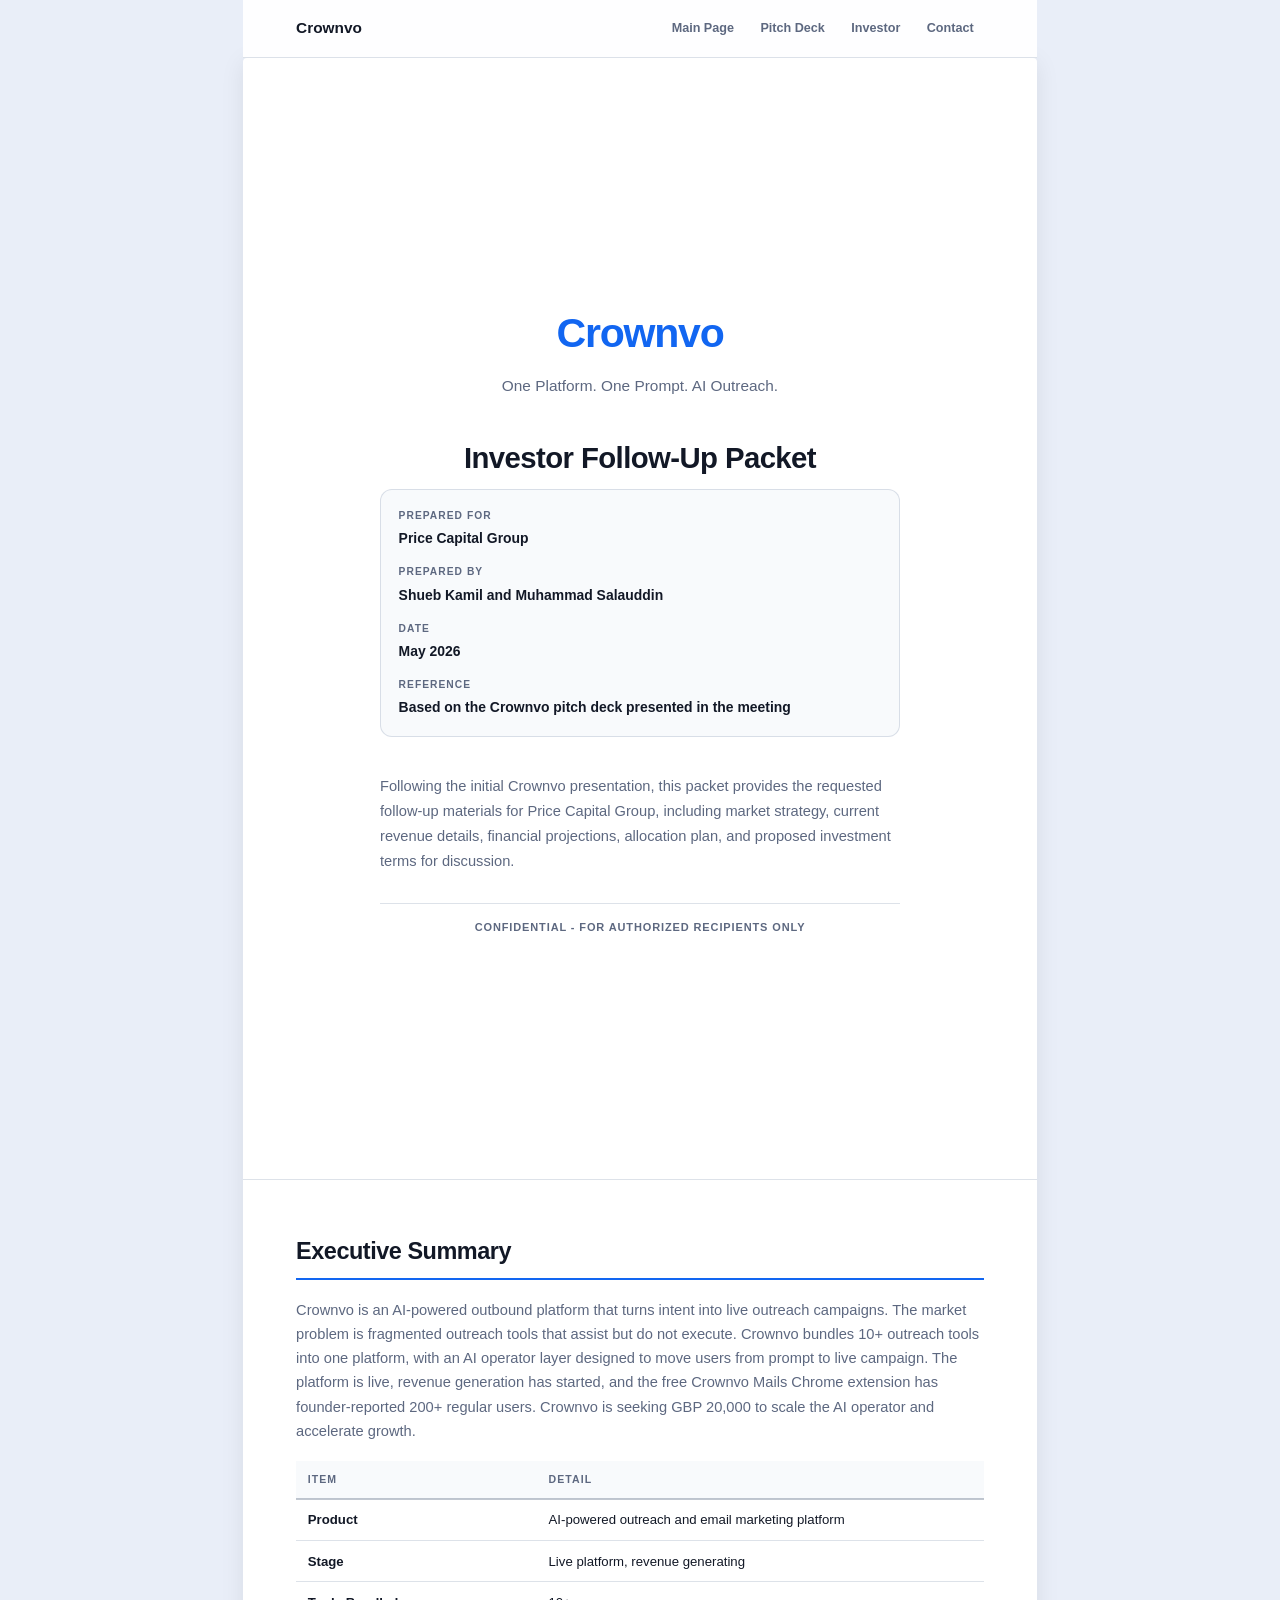
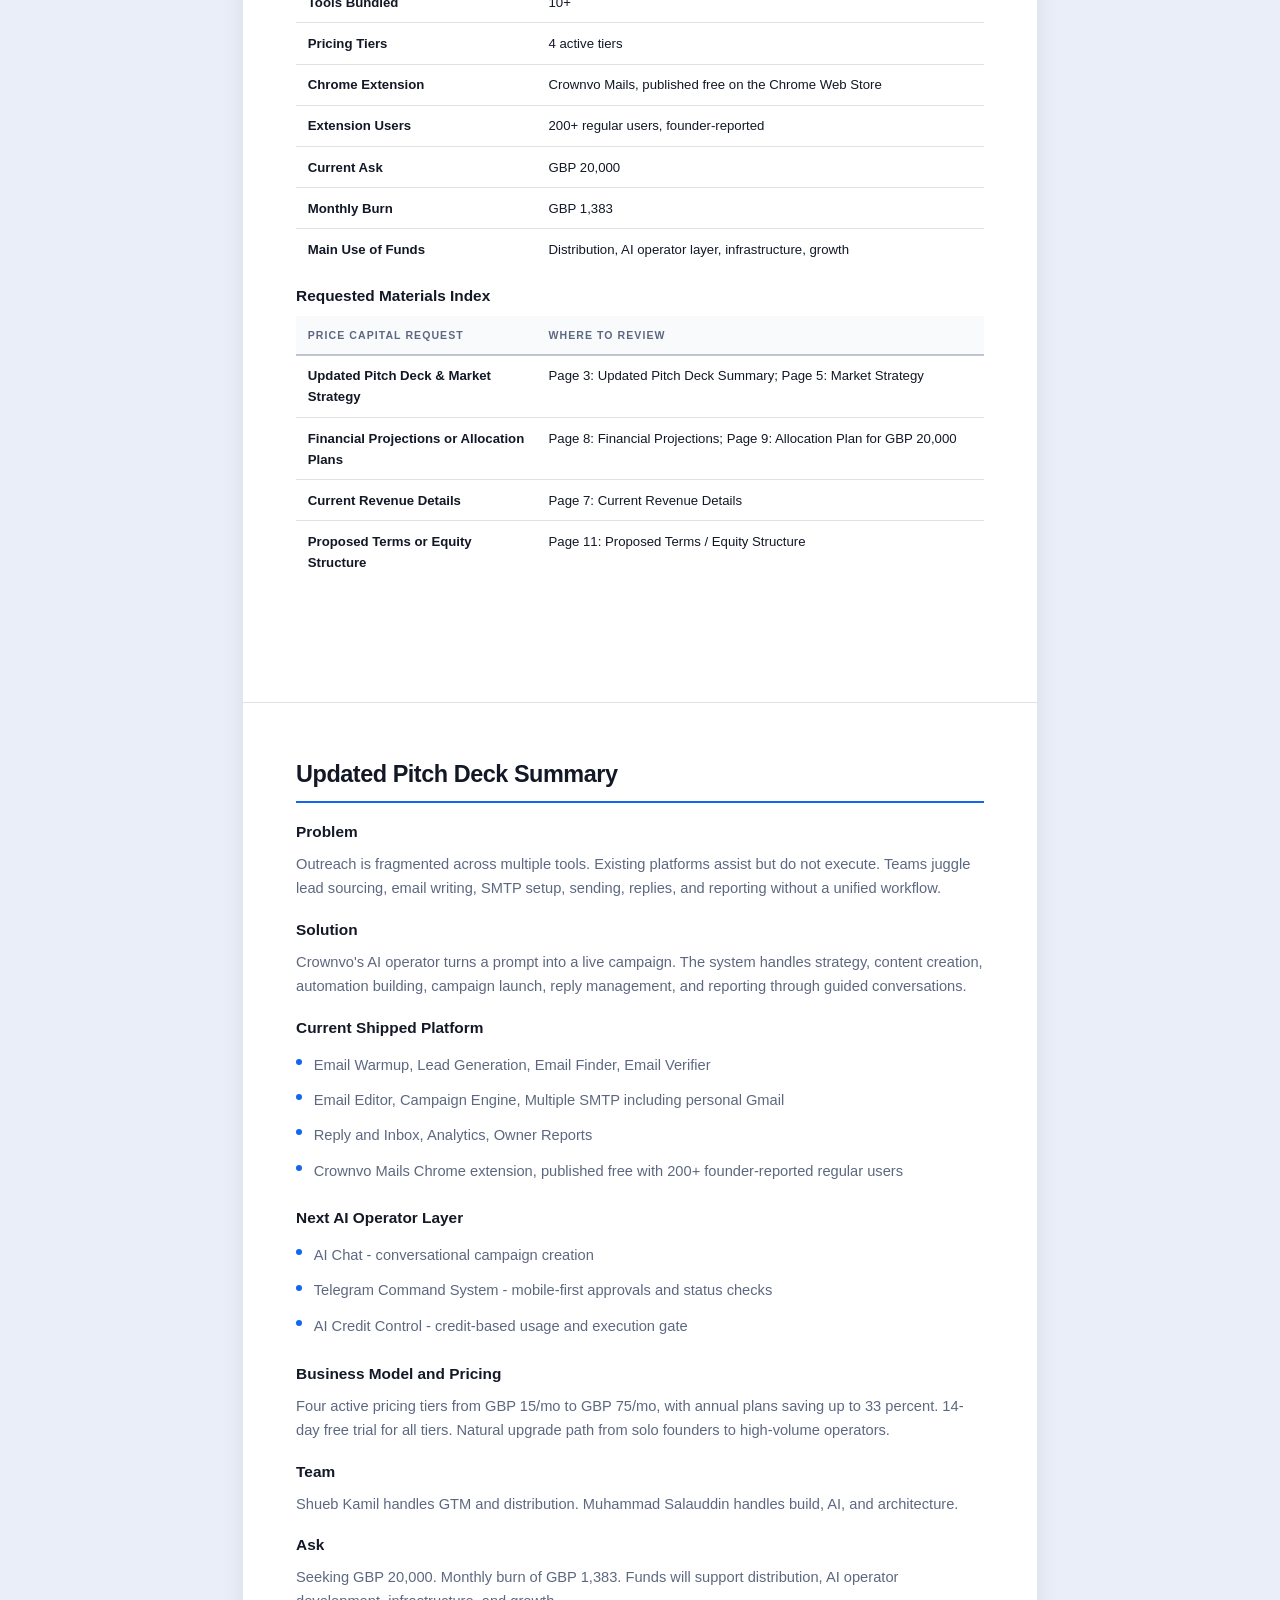
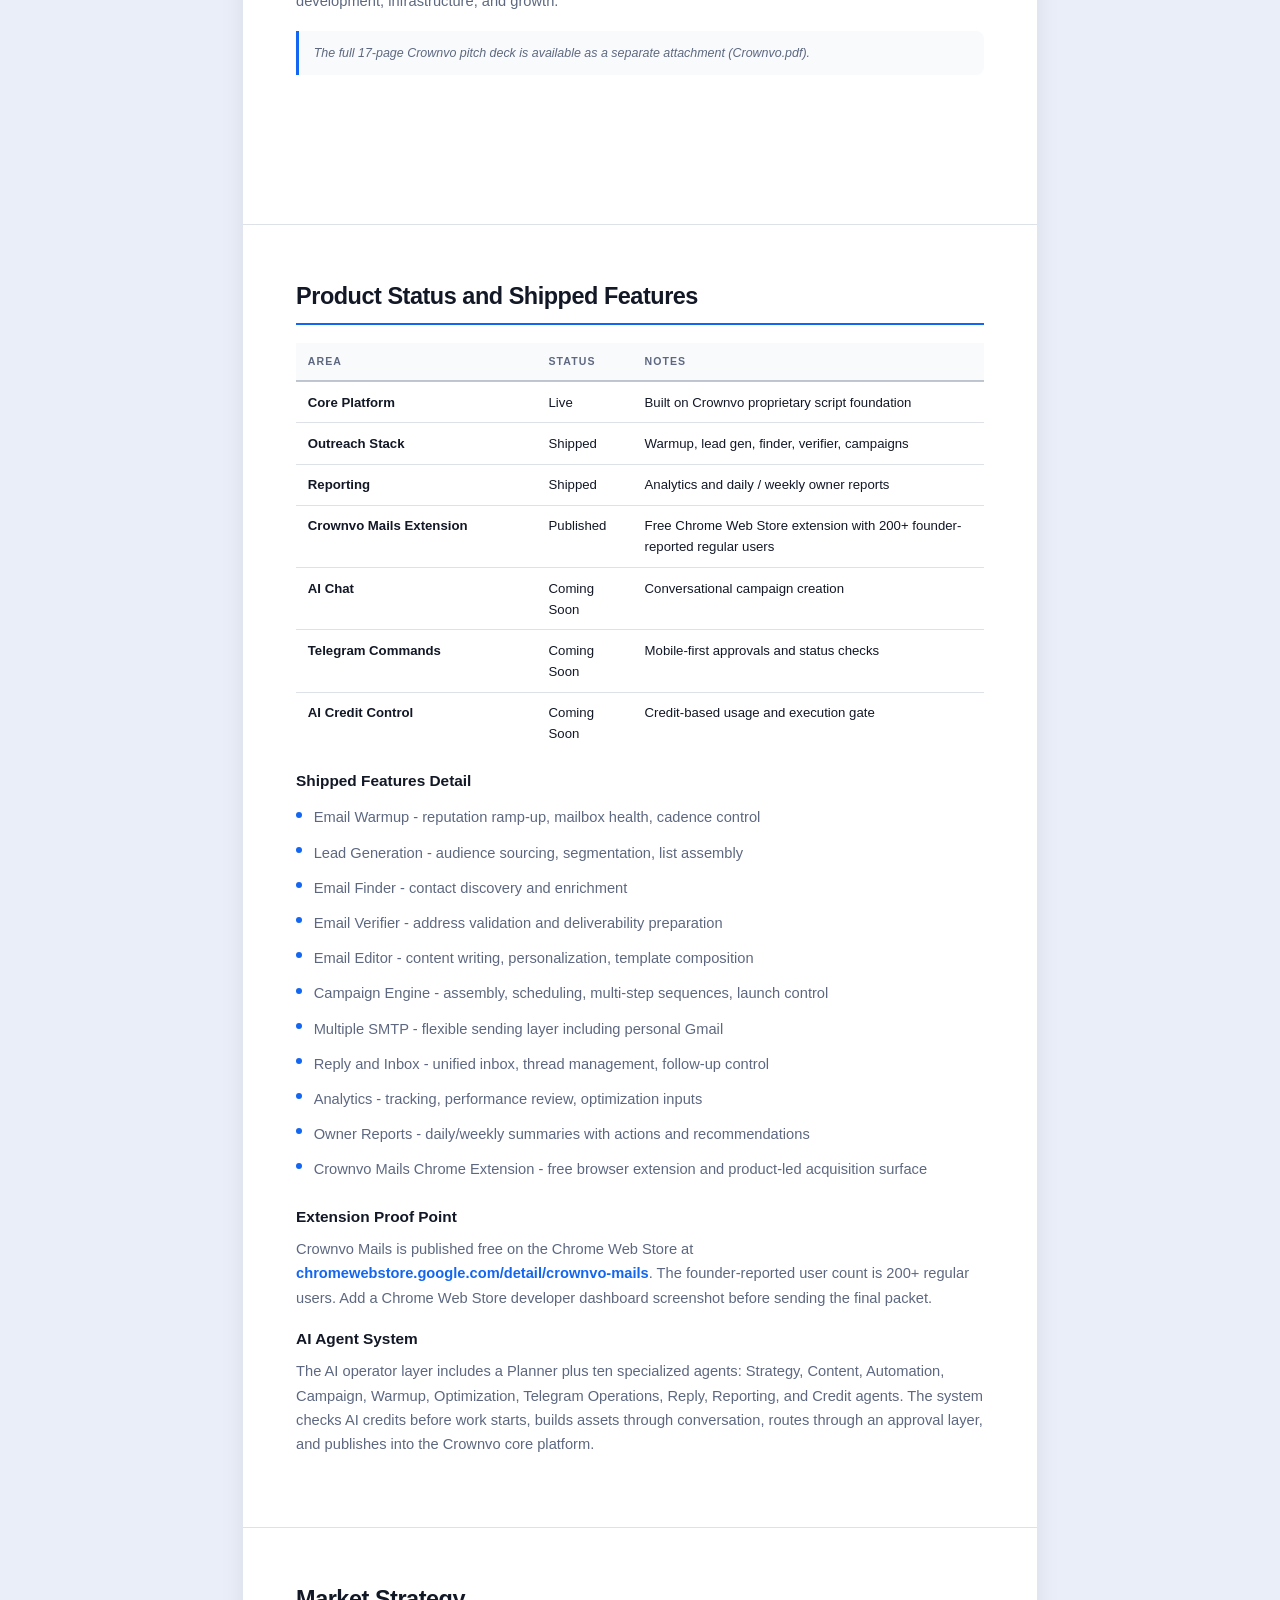
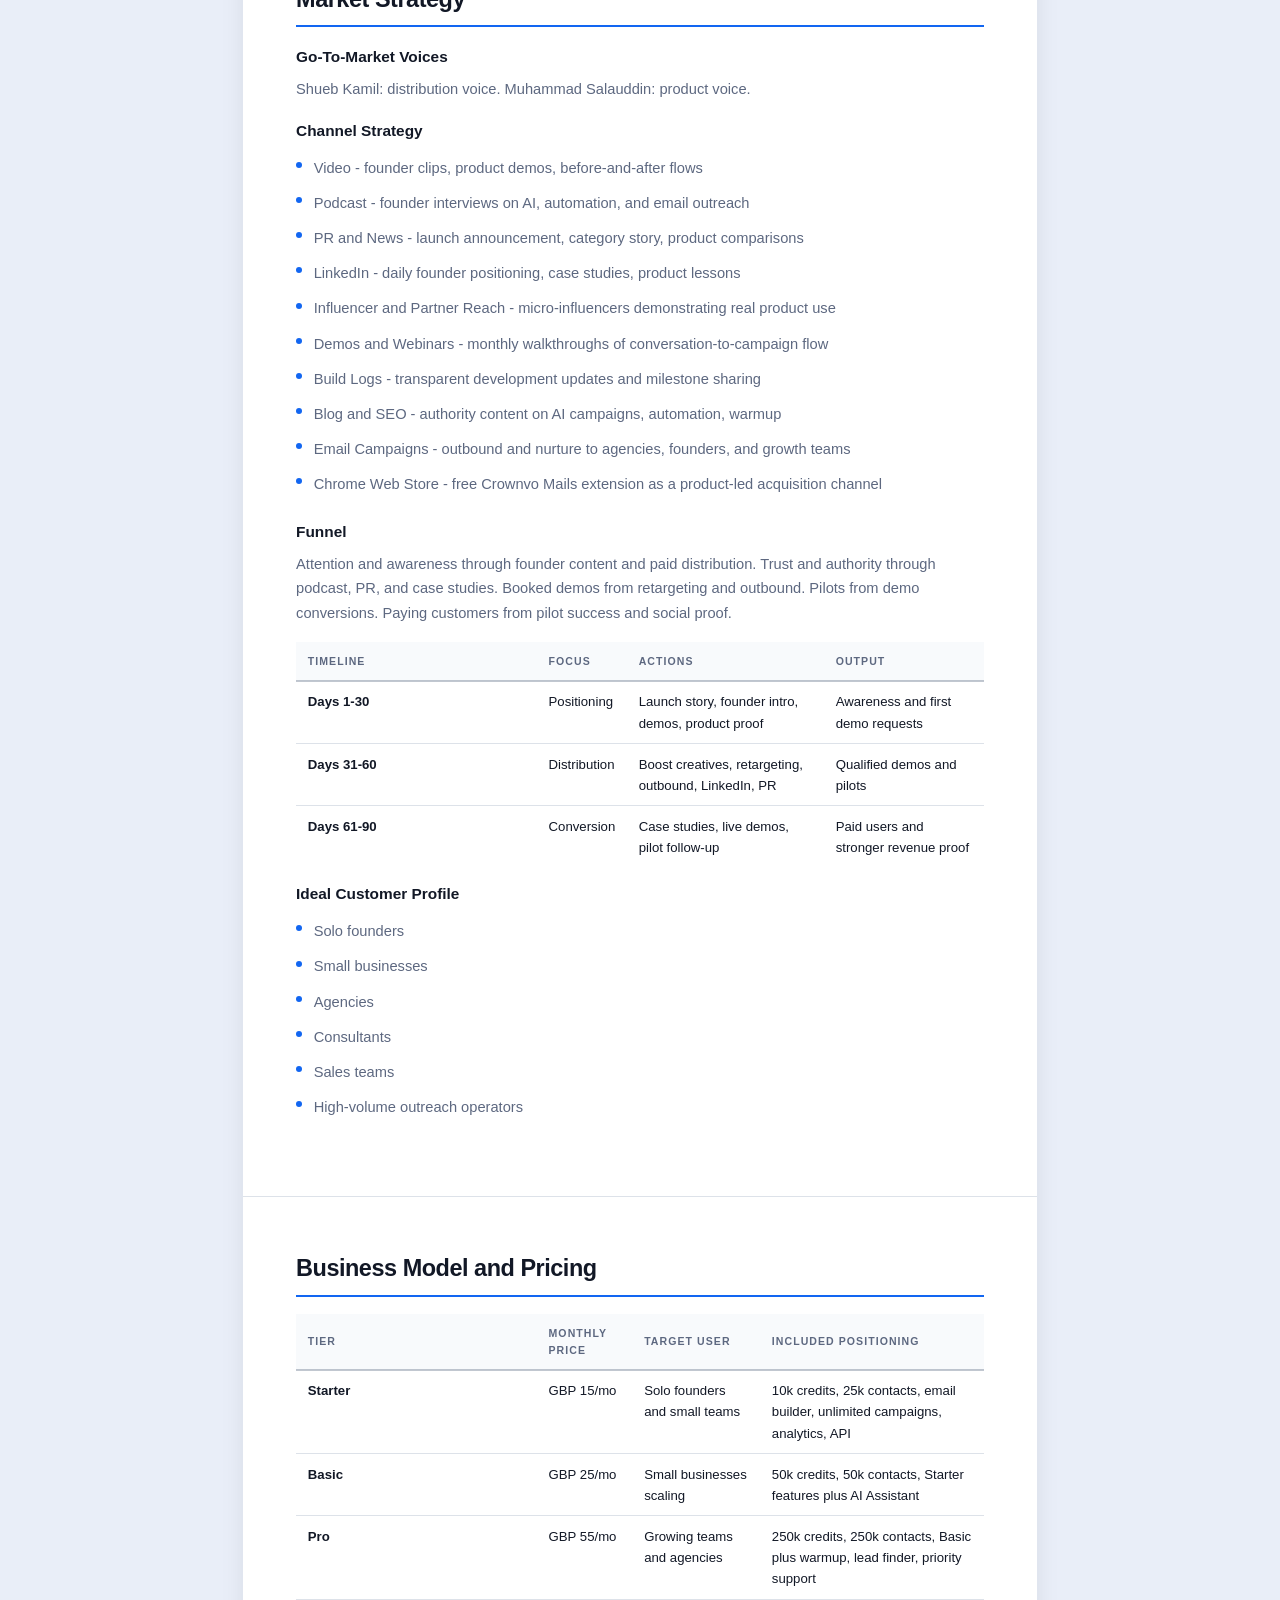
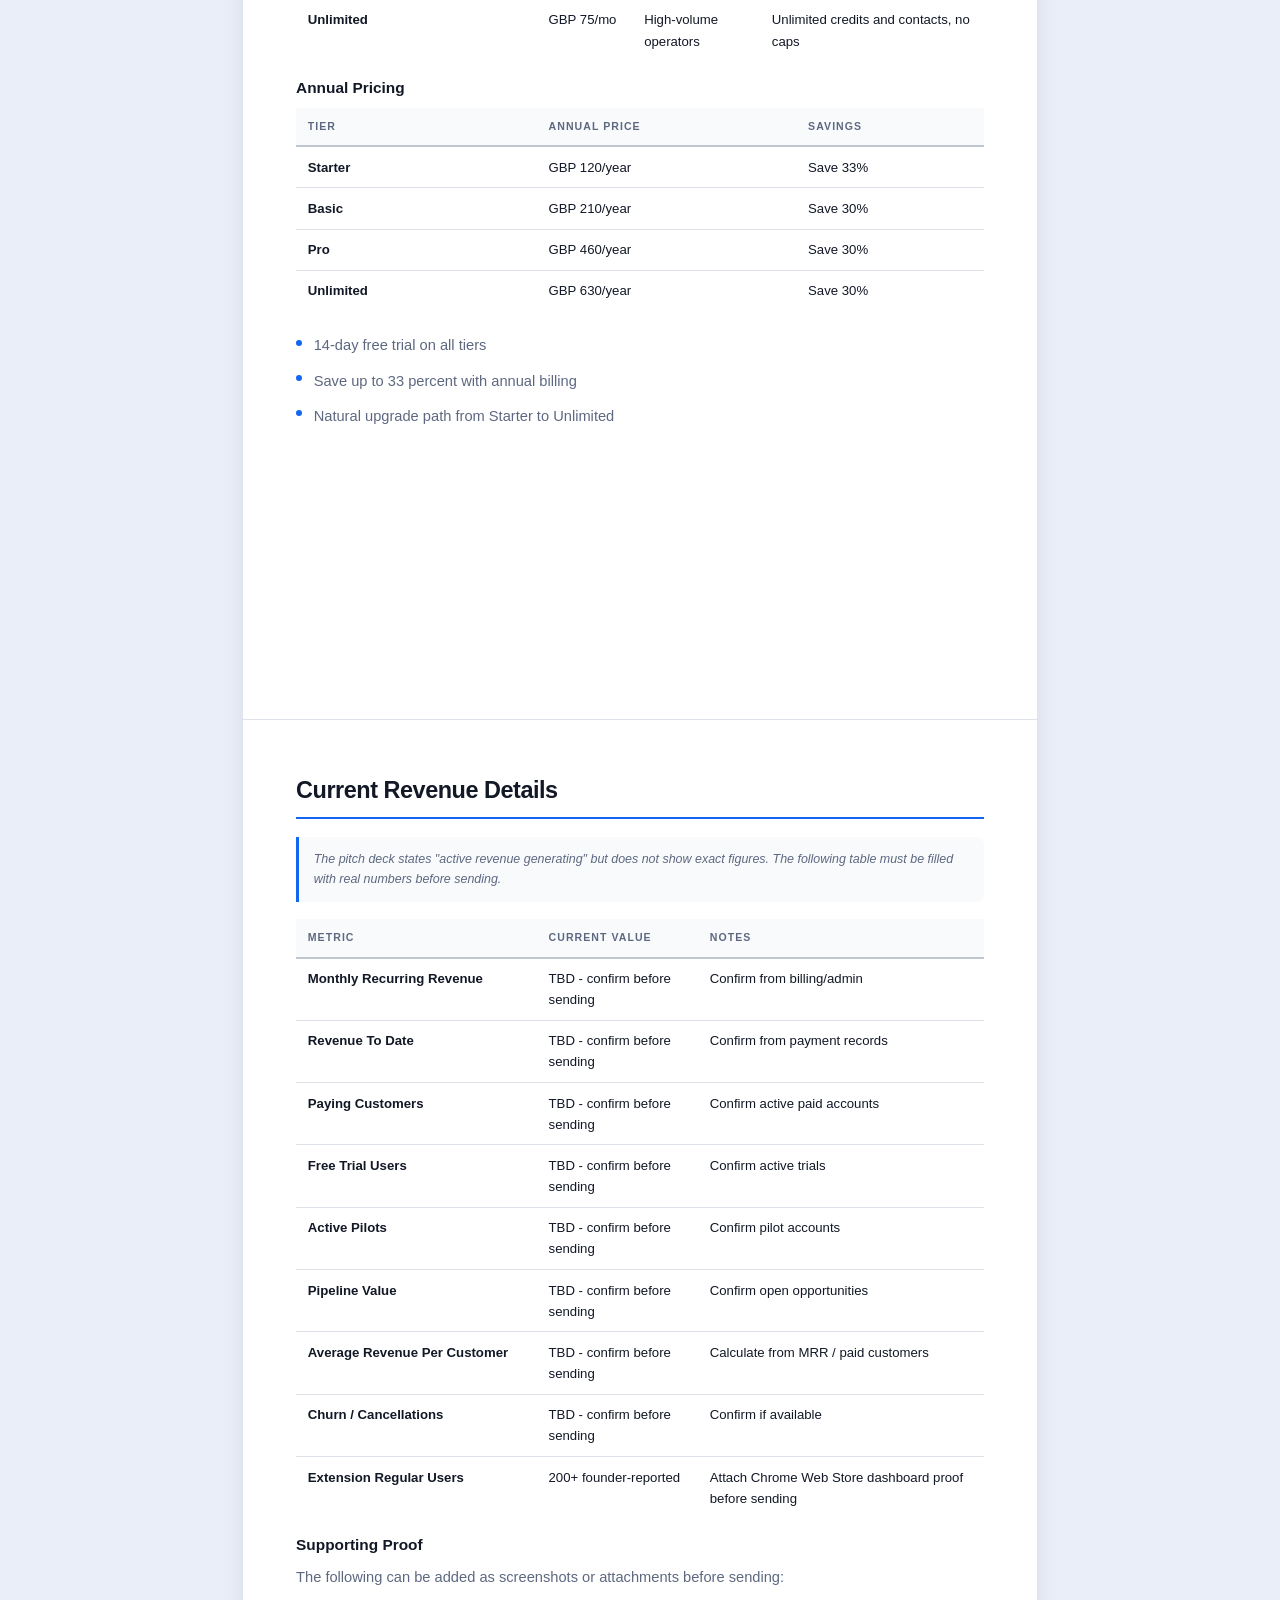
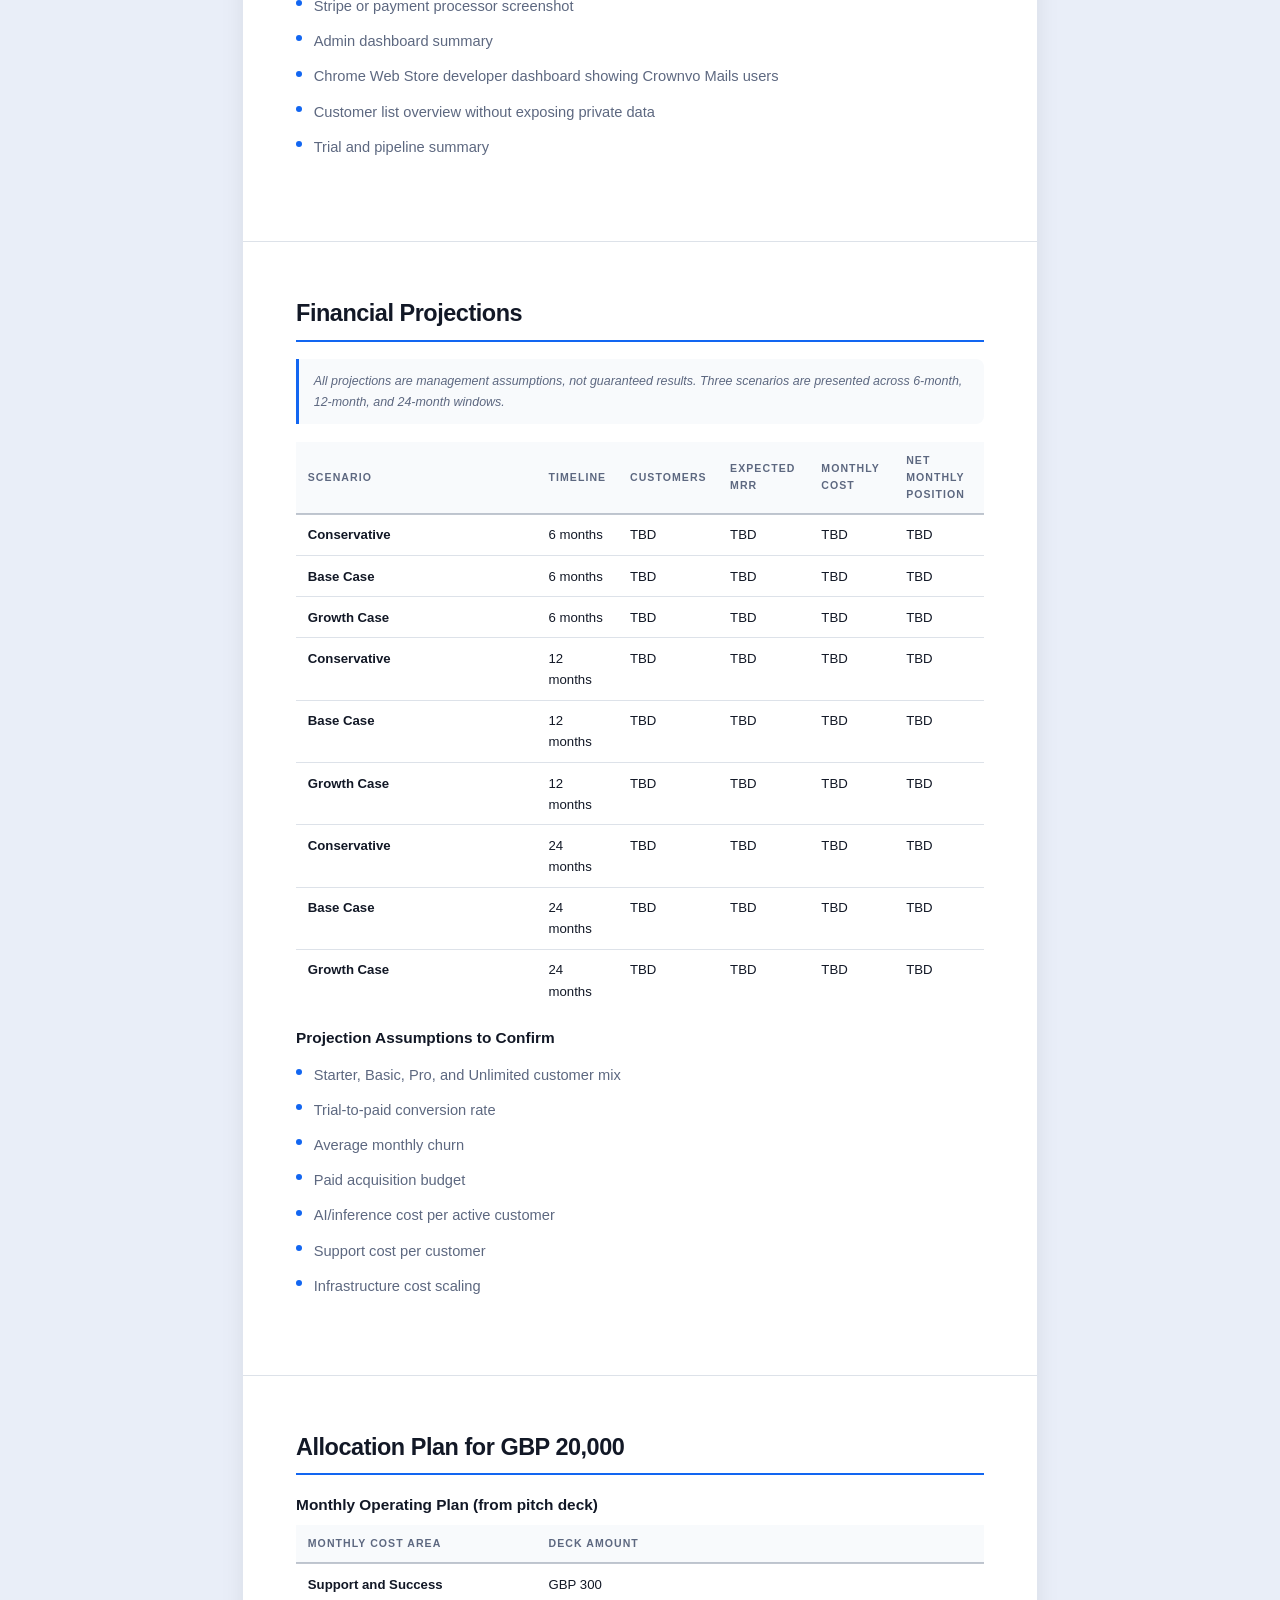
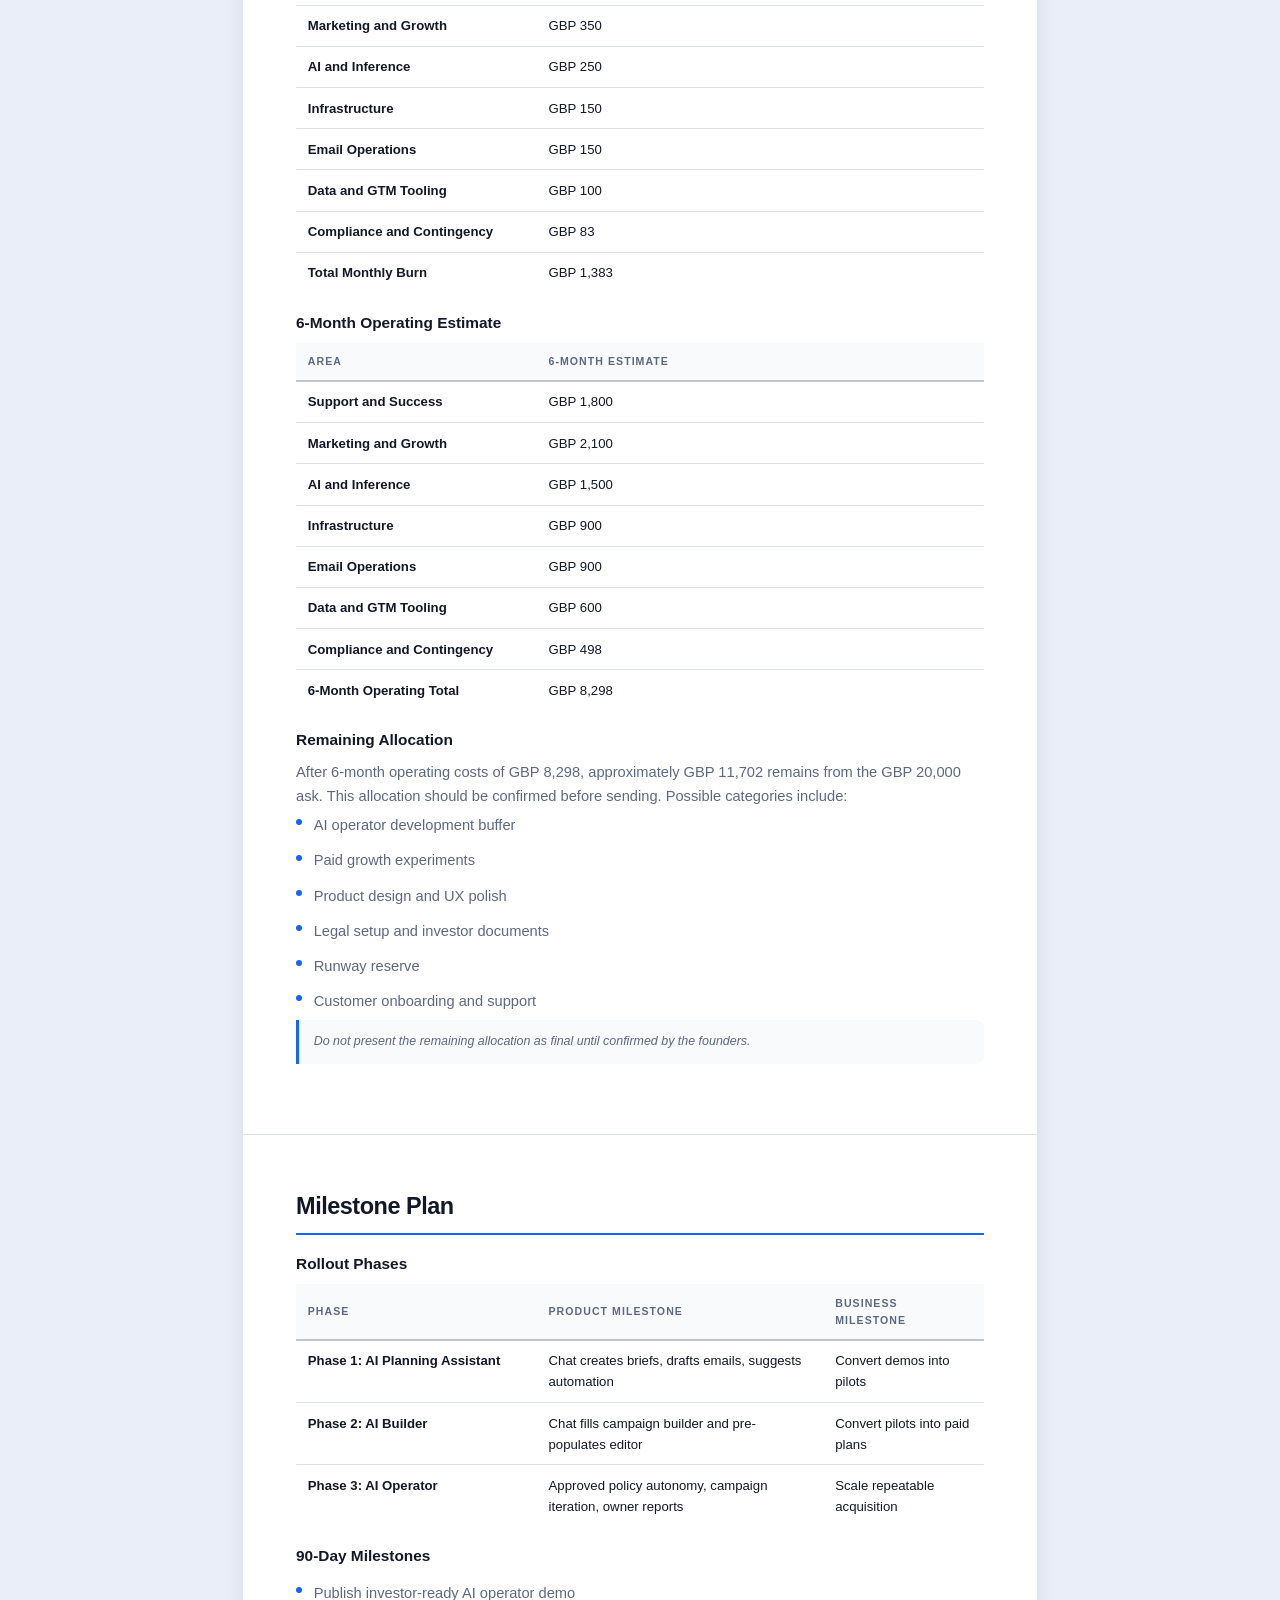
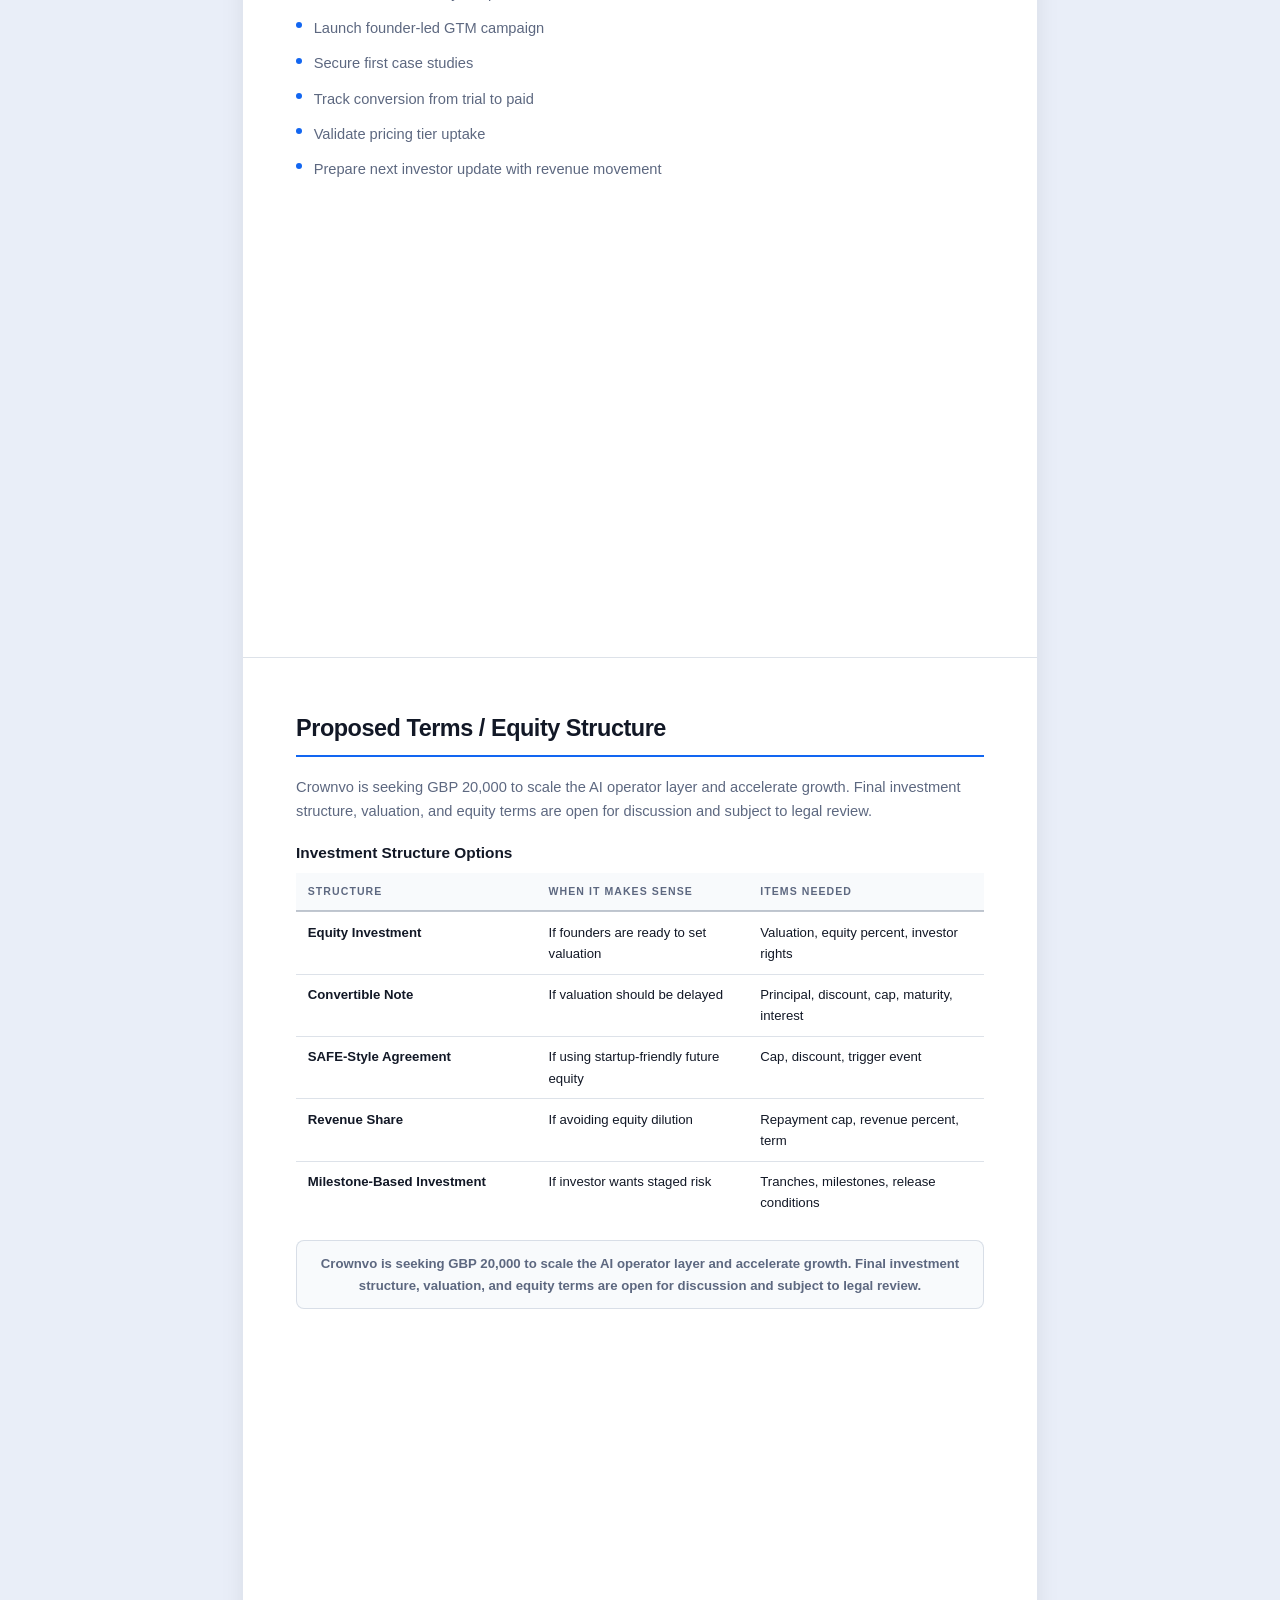
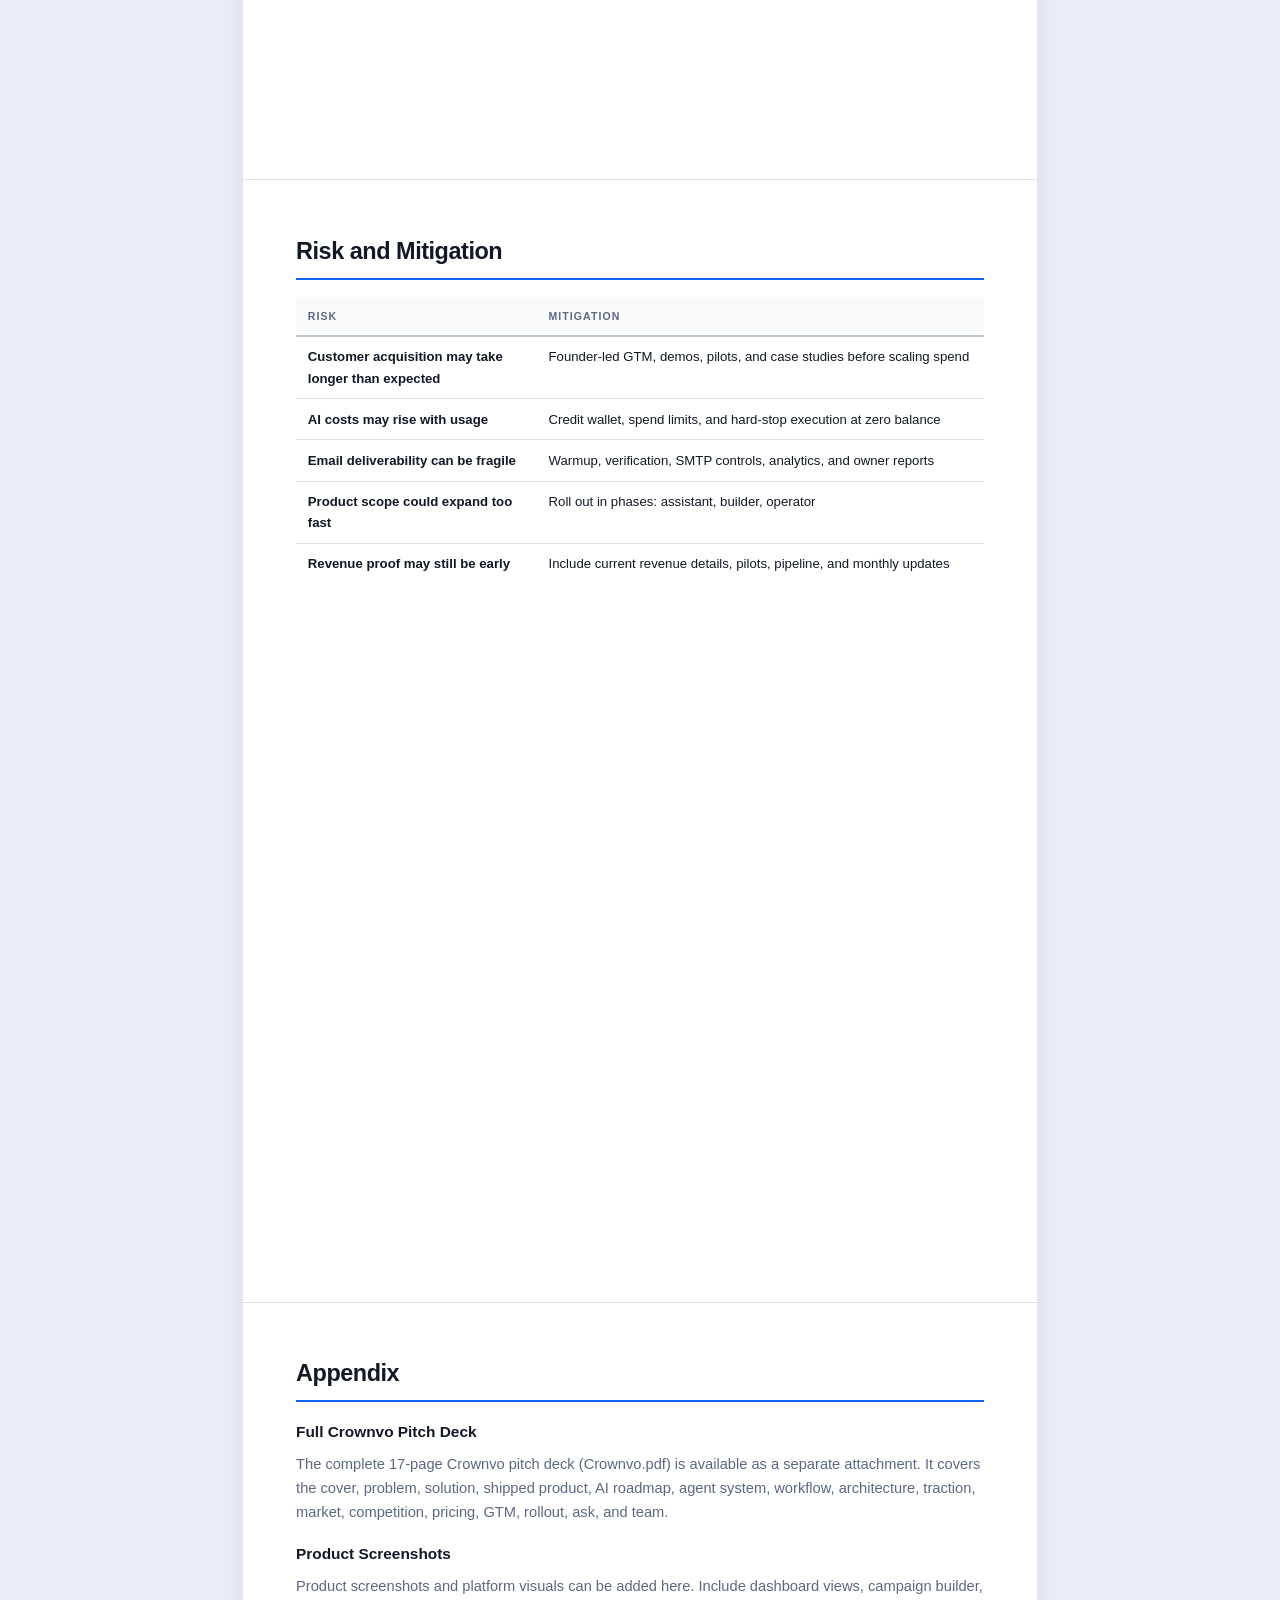
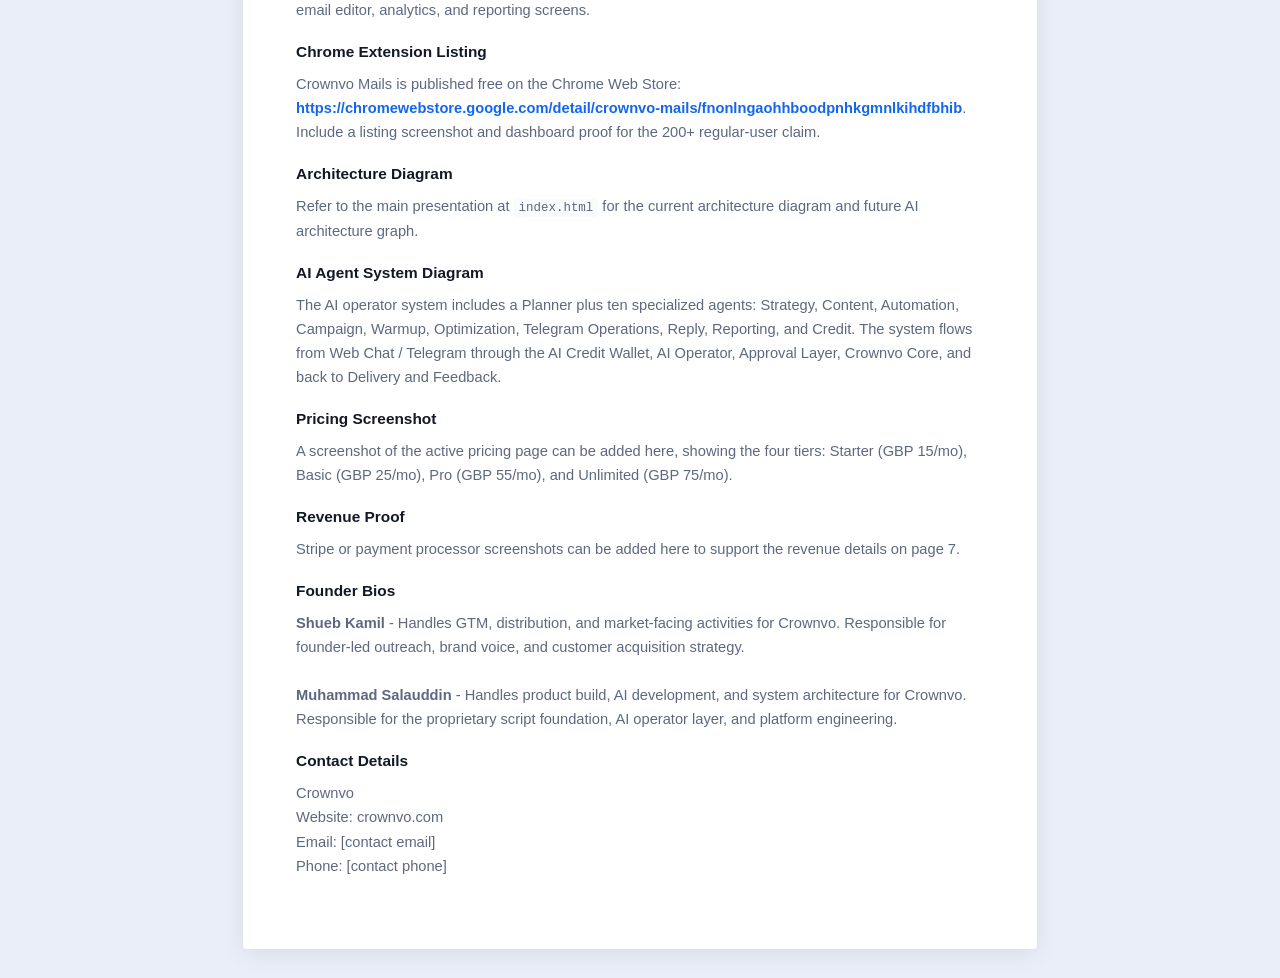
==== commit 59a3c705: "Add investor navigation and request map" ====
--- a/investor.html
+++ b/investor.html
@@ -11,6 +11,16 @@
     <link rel="stylesheet" href="investor-print.css" />
   </head>
   <body>
+    <header class="screen-nav" aria-label="Primary navigation">
+      <a class="screen-nav-brand" href="index.html#overview">Crownvo</a>
+      <nav>
+        <a href="index.html#overview">Main Page</a>
+        <a href="index.html#pitch-deck">Pitch Deck</a>
+        <a href="investor.html">Investor</a>
+        <a href="index.html#contact">Contact</a>
+      </nav>
+    </header>
+
     <div class="print-wrapper">
 
       <!-- PAGE 1: COVER AND CONTEXT -->
@@ -105,6 +115,36 @@
             </tr>
           </tbody>
         </table>
+
+        <div class="section-block">
+          <h3>Requested Materials Index</h3>
+          <table class="info-table">
+            <thead>
+              <tr>
+                <th>Price Capital Request</th>
+                <th>Where To Review</th>
+              </tr>
+            </thead>
+            <tbody>
+              <tr>
+                <th>Updated Pitch Deck &amp; Market Strategy</th>
+                <td>Page 3: Updated Pitch Deck Summary; Page 5: Market Strategy</td>
+              </tr>
+              <tr>
+                <th>Financial Projections or Allocation Plans</th>
+                <td>Page 8: Financial Projections; Page 9: Allocation Plan for GBP 20,000</td>
+              </tr>
+              <tr>
+                <th>Current Revenue Details</th>
+                <td>Page 7: Current Revenue Details</td>
+              </tr>
+              <tr>
+                <th>Proposed Terms or Equity Structure</th>
+                <td>Page 11: Proposed Terms / Equity Structure</td>
+              </tr>
+            </tbody>
+          </table>
+        </div>
       </section>
 
       <!-- PAGE 3: UPDATED PITCH DECK SUMMARY -->
--- a/investor-print.css
+++ b/investor-print.css
@@ -37,6 +37,47 @@
   text-decoration: none;
 }
 
+.screen-nav {
+  position: sticky;
+  top: 0;
+  z-index: 10;
+  display: flex;
+  justify-content: space-between;
+  align-items: center;
+  gap: 1rem;
+  max-width: 210mm;
+  margin: 0 auto;
+  padding: 0.8rem 14mm;
+  border-bottom: 1px solid var(--line);
+  background: rgba(255, 255, 255, 0.94);
+}
+
+.screen-nav-brand {
+  color: var(--text);
+  font-family: var(--font-display);
+  font-size: 1.05rem;
+  font-weight: 800;
+}
+
+.screen-nav nav {
+  display: flex;
+  flex-wrap: wrap;
+  justify-content: flex-end;
+  gap: 0.4rem;
+}
+
+.screen-nav nav a {
+  padding: 0.45rem 0.7rem;
+  border-radius: 999px;
+  color: var(--muted);
+  font-size: 0.86rem;
+}
+
+.screen-nav nav a:hover {
+  background: var(--surface);
+  color: var(--text);
+}
+
 .print-wrapper {
   max-width: 210mm;
   margin: 0 auto;
@@ -297,6 +338,10 @@
     background: white;
   }
 
+  .screen-nav {
+    display: none;
+  }
+
   .print-wrapper {
     max-width: none;
   }
@@ -328,7 +373,7 @@
 @media screen {
   body {
     background: #e9eef8;
-    padding: 2rem 0;
+    padding: 0 0 2rem;
   }
 
   .print-wrapper {
@@ -345,3 +390,20 @@
     border-bottom: none;
   }
 }
+
+@media (max-width: 720px) {
+  .screen-nav {
+    align-items: stretch;
+    flex-direction: column;
+    padding: 0.8rem;
+  }
+
+  .screen-nav nav {
+    justify-content: stretch;
+  }
+
+  .screen-nav nav a {
+    flex: 1;
+    text-align: center;
+  }
+}
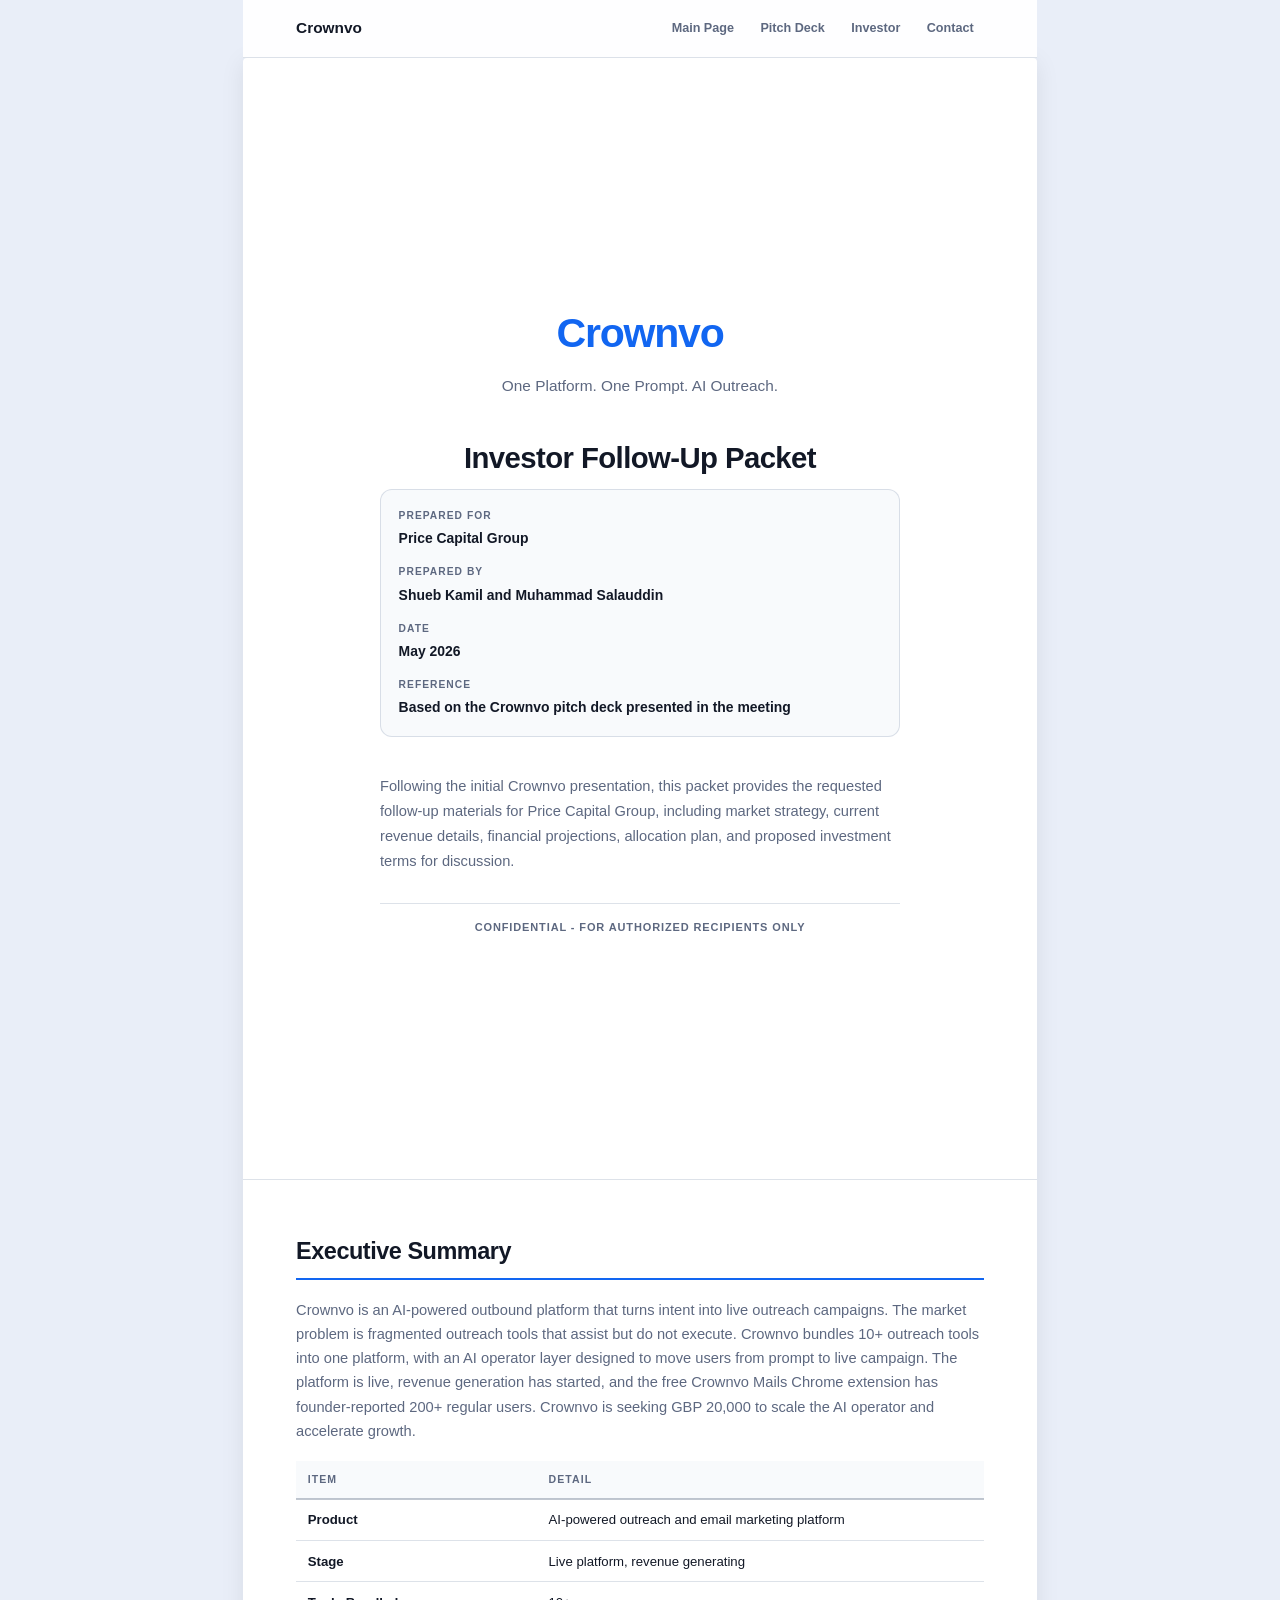
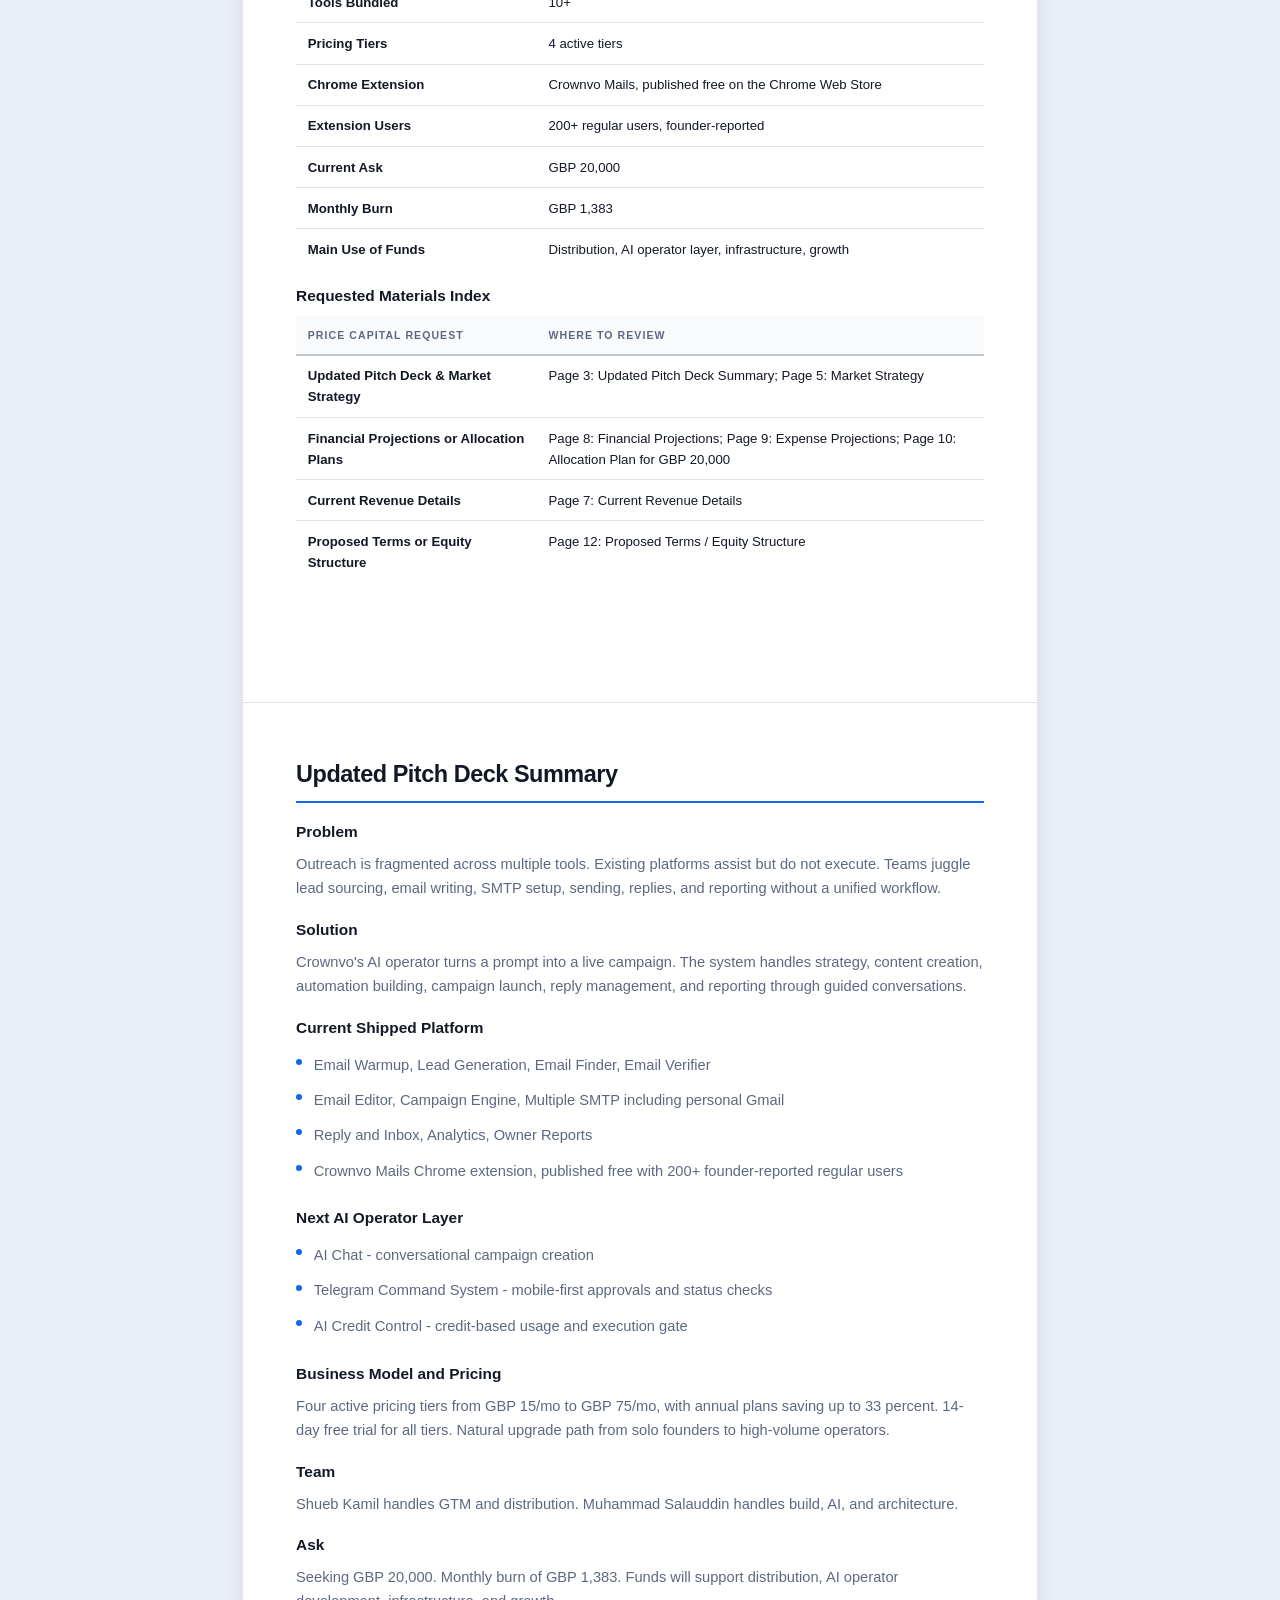
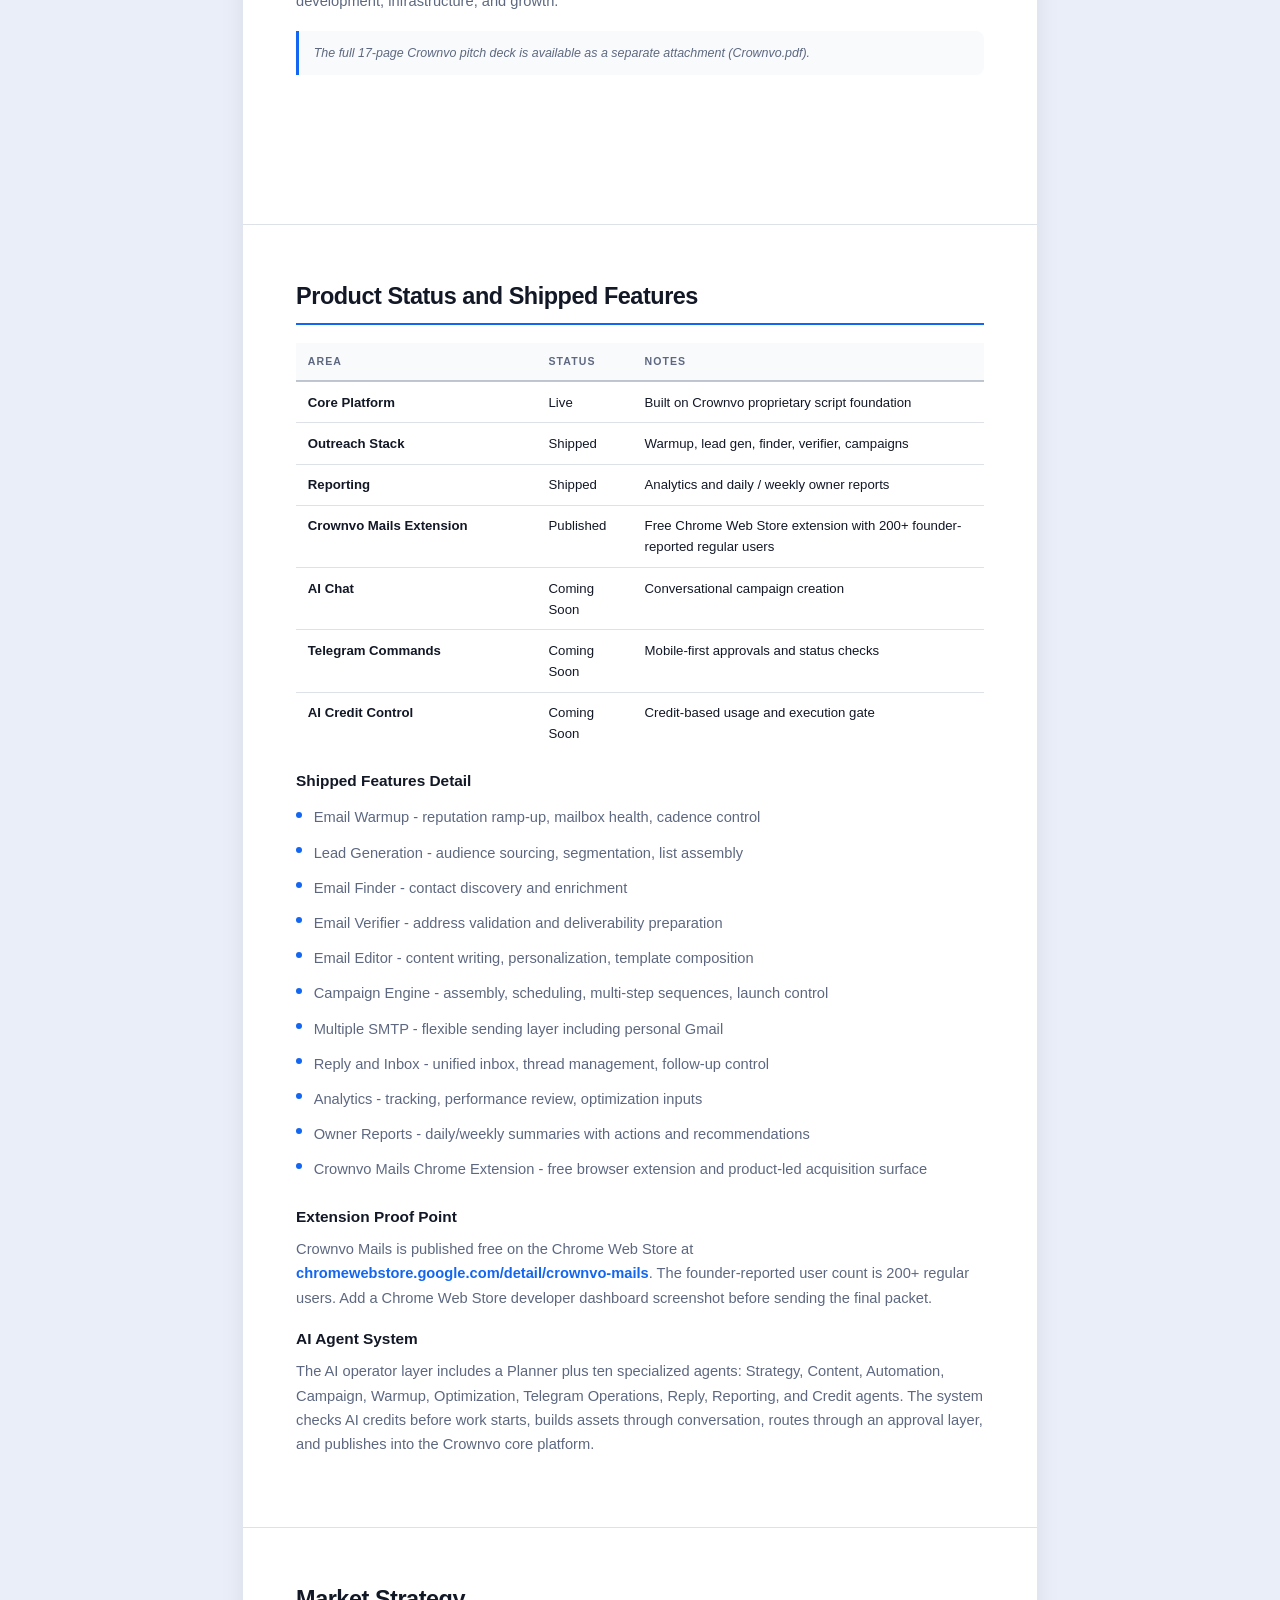
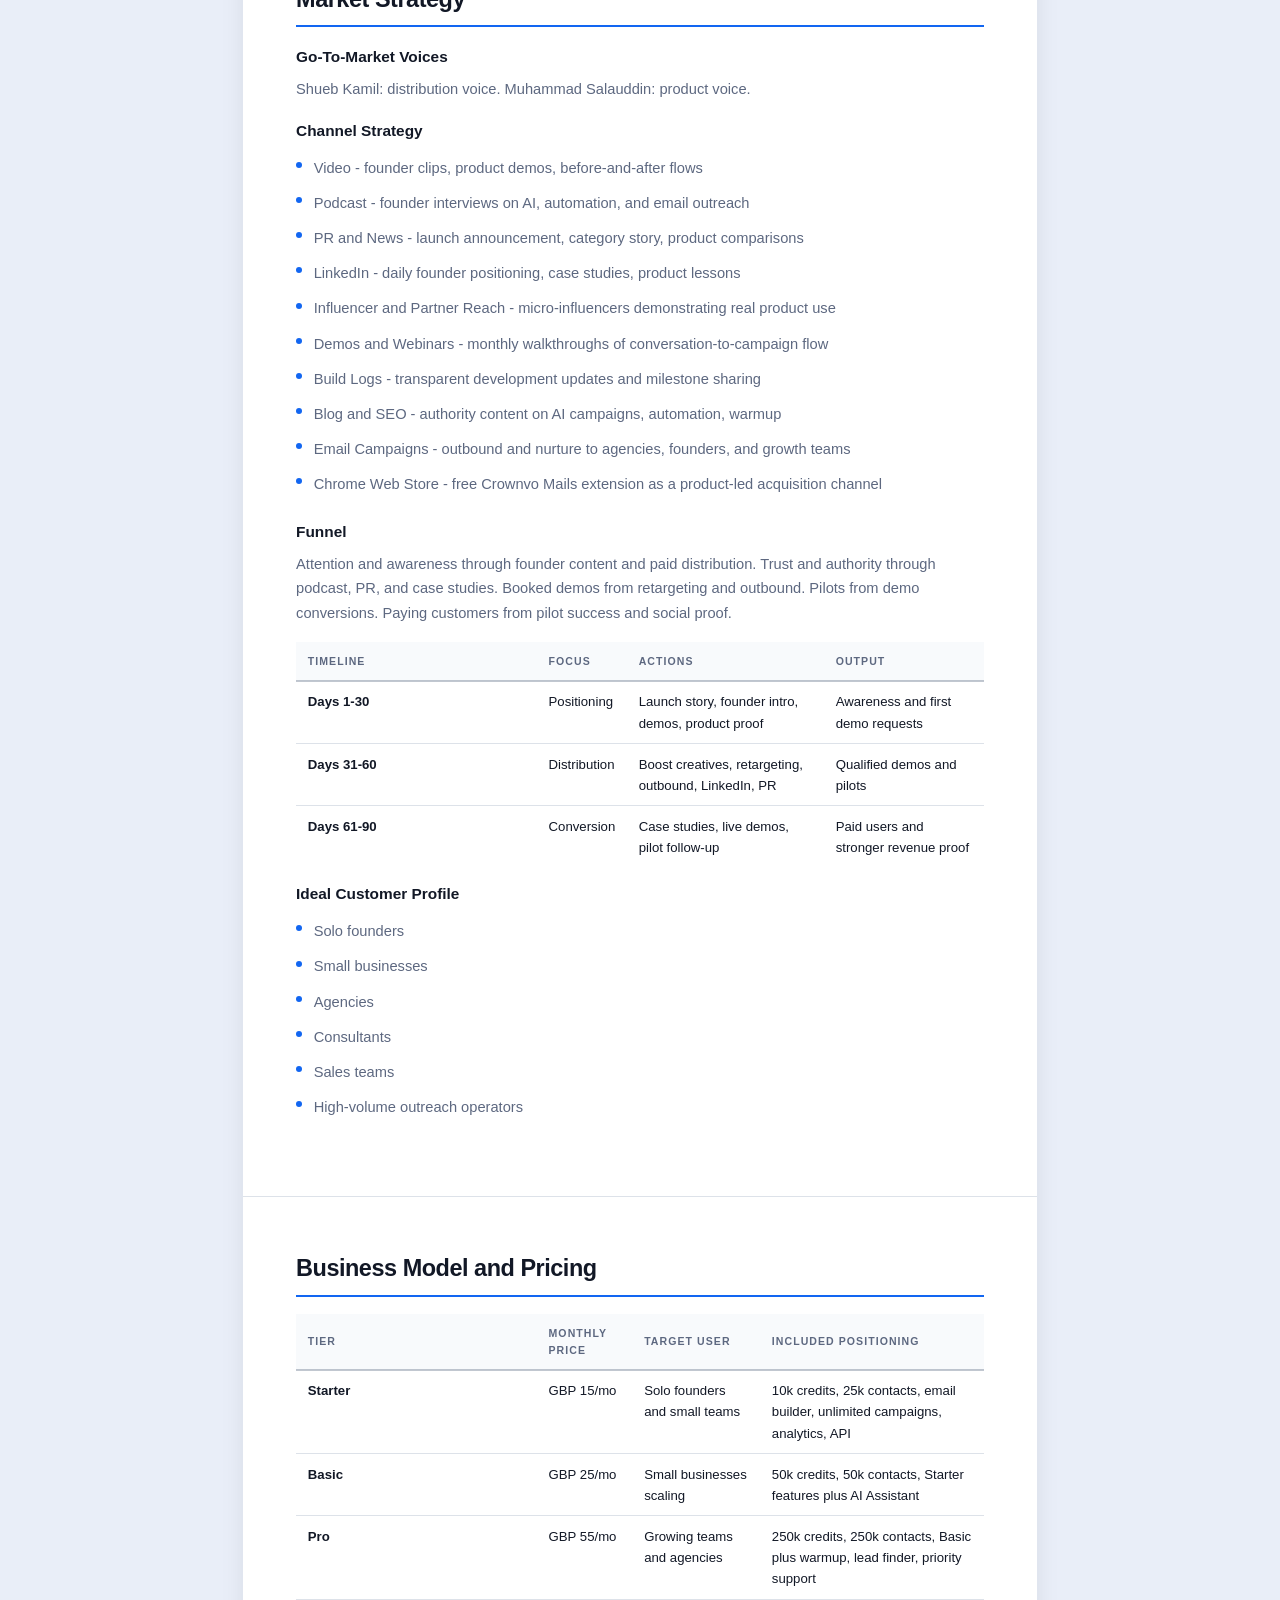
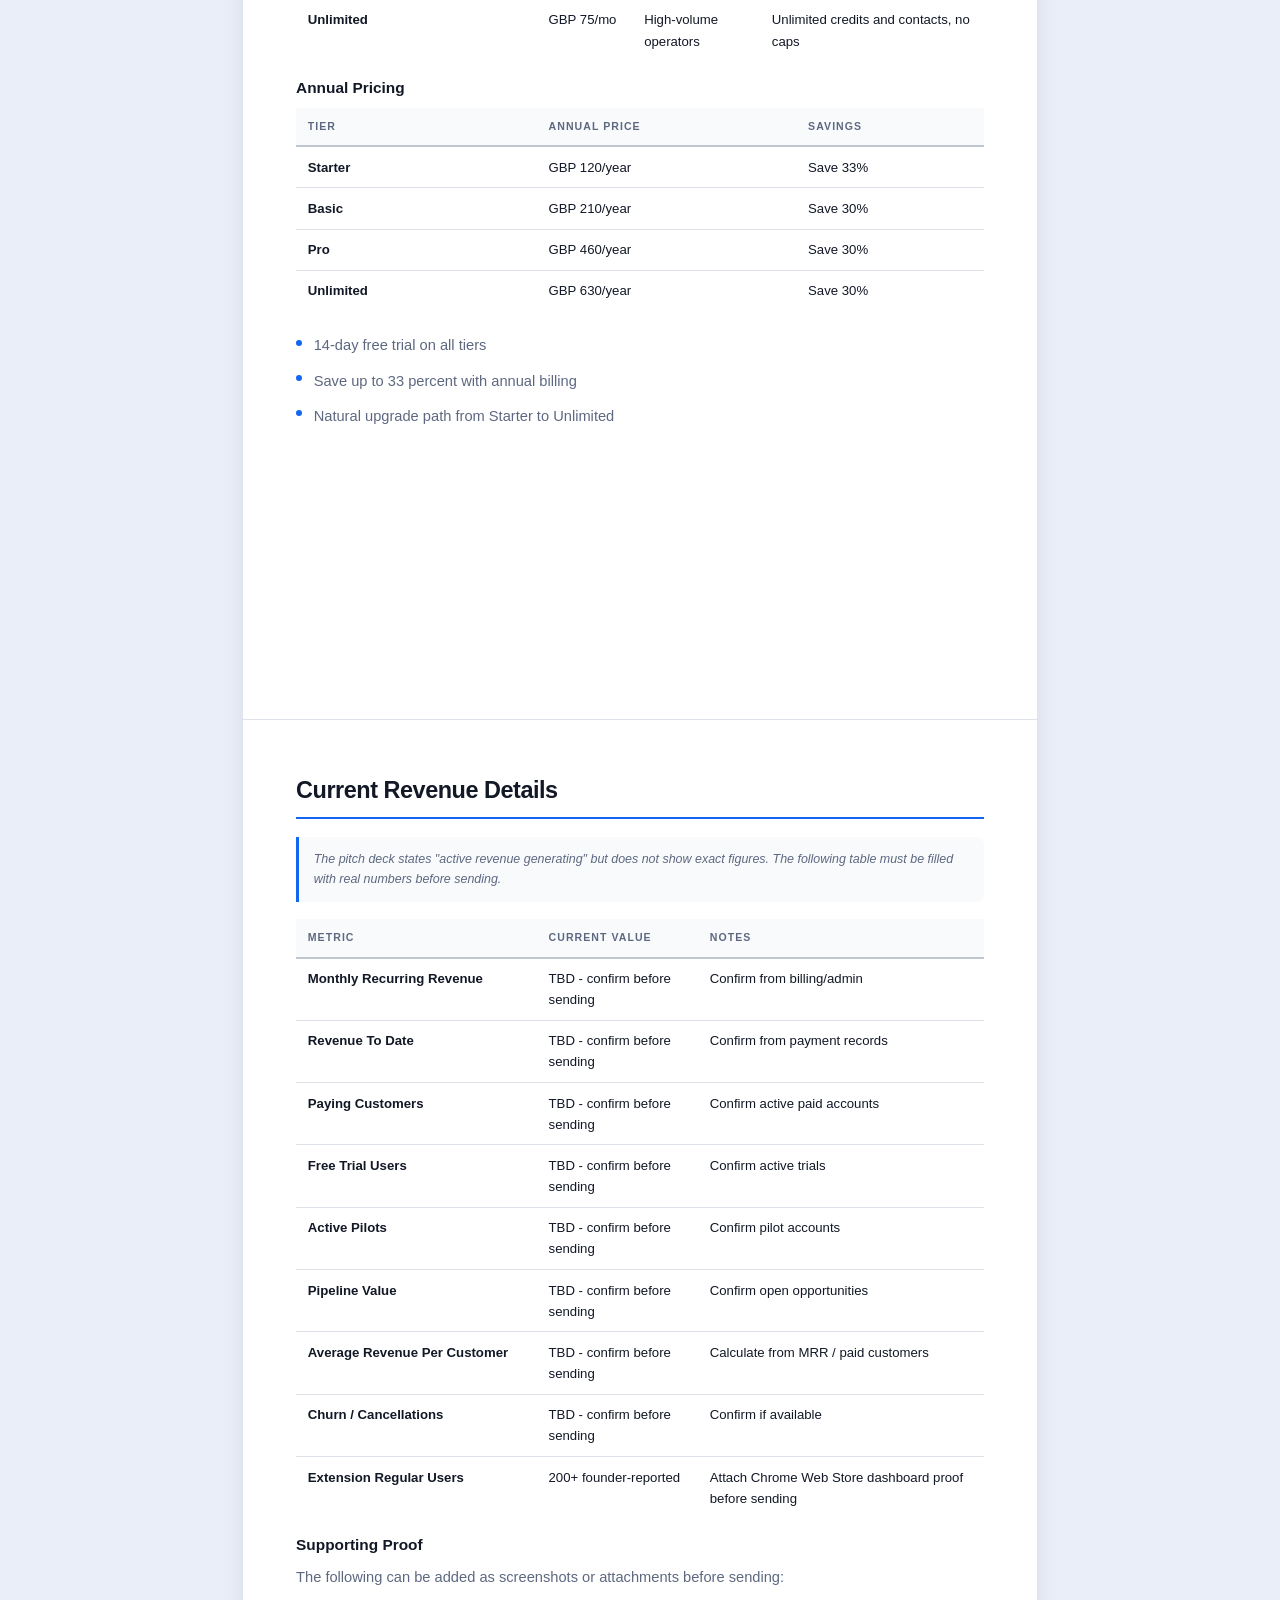
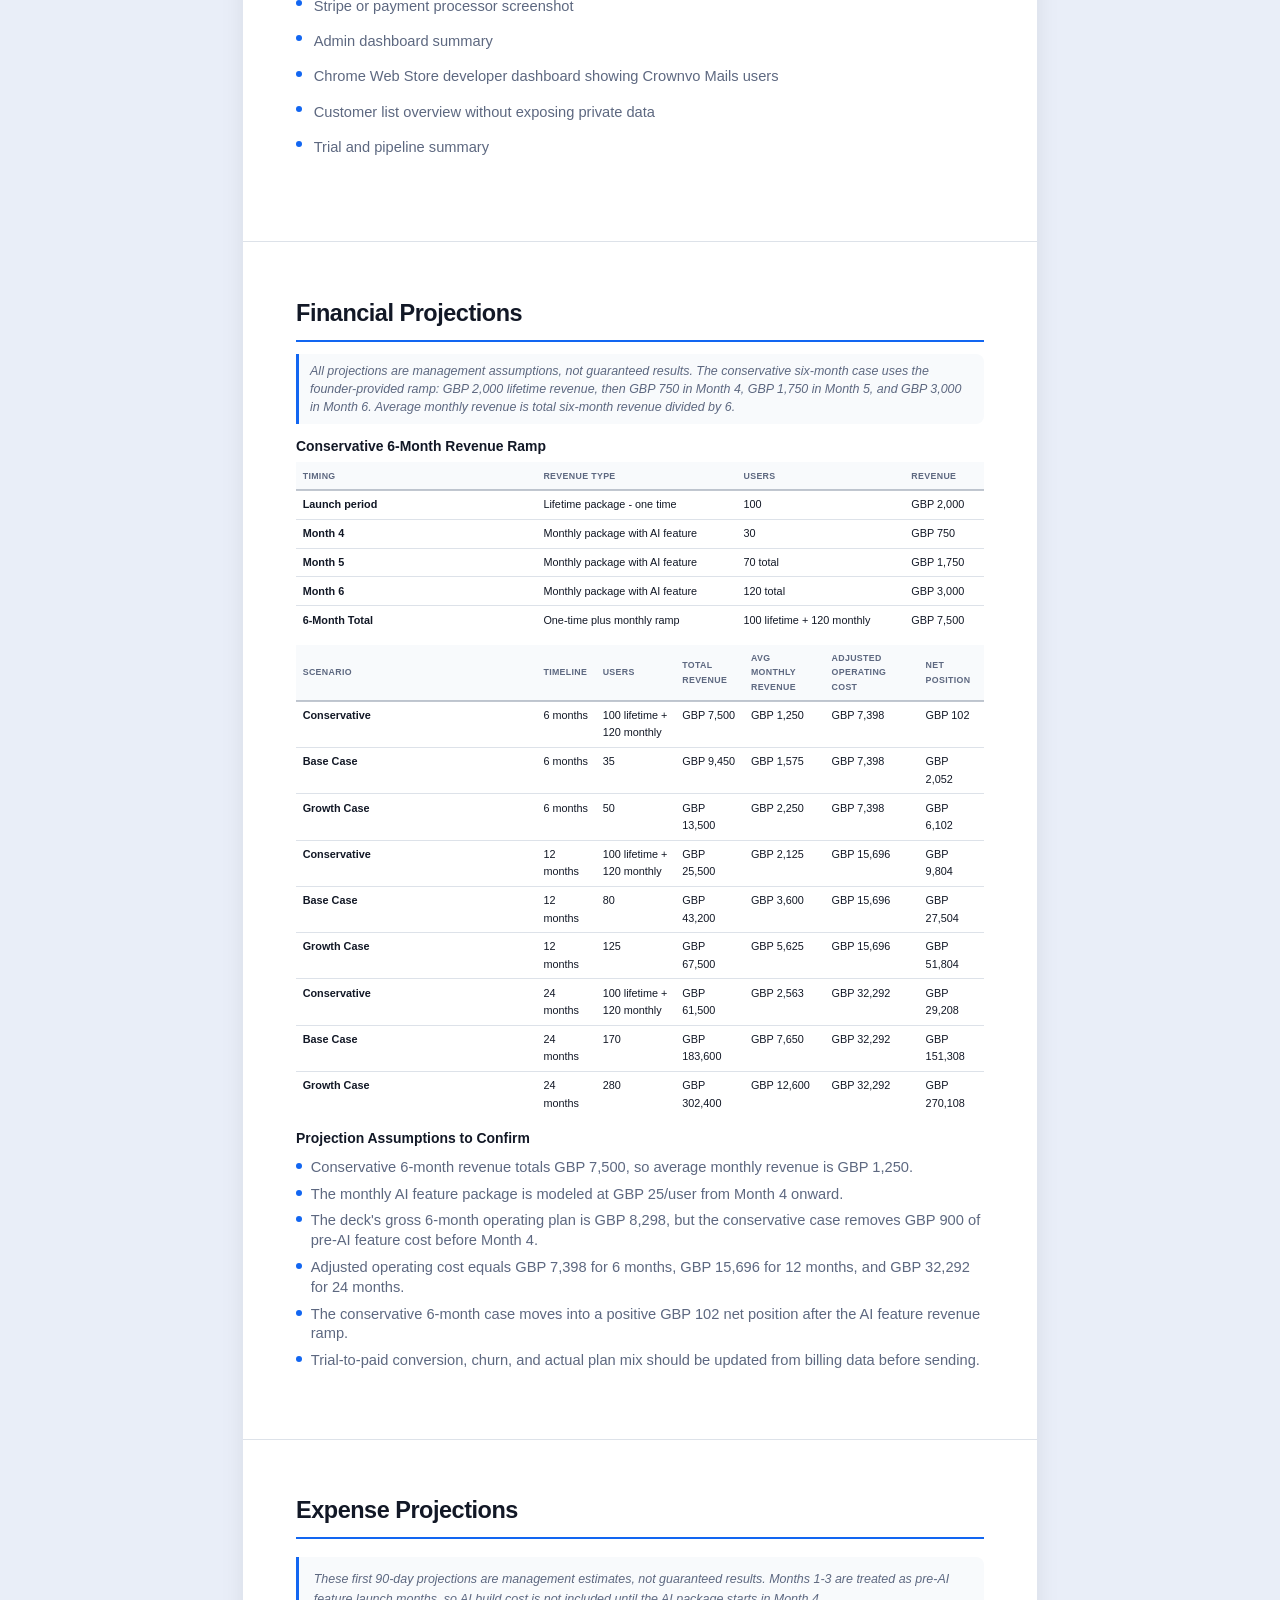
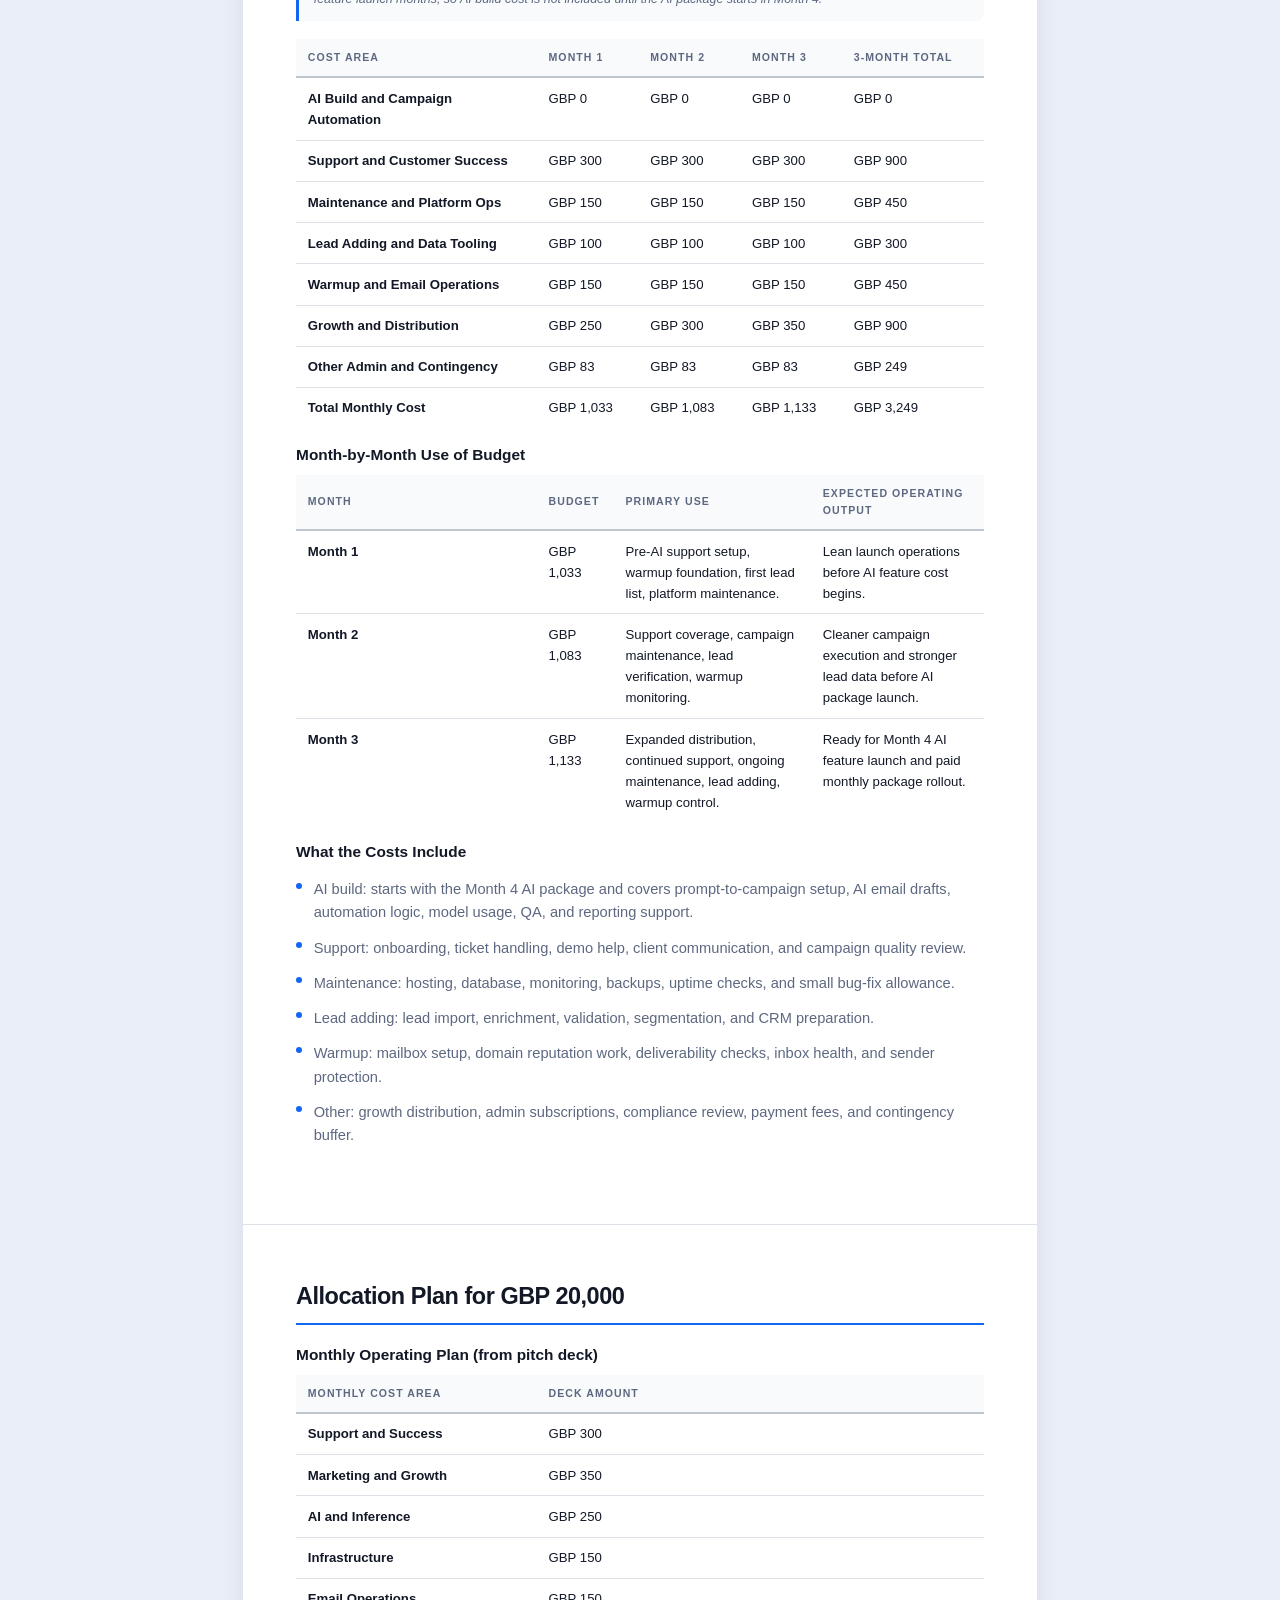
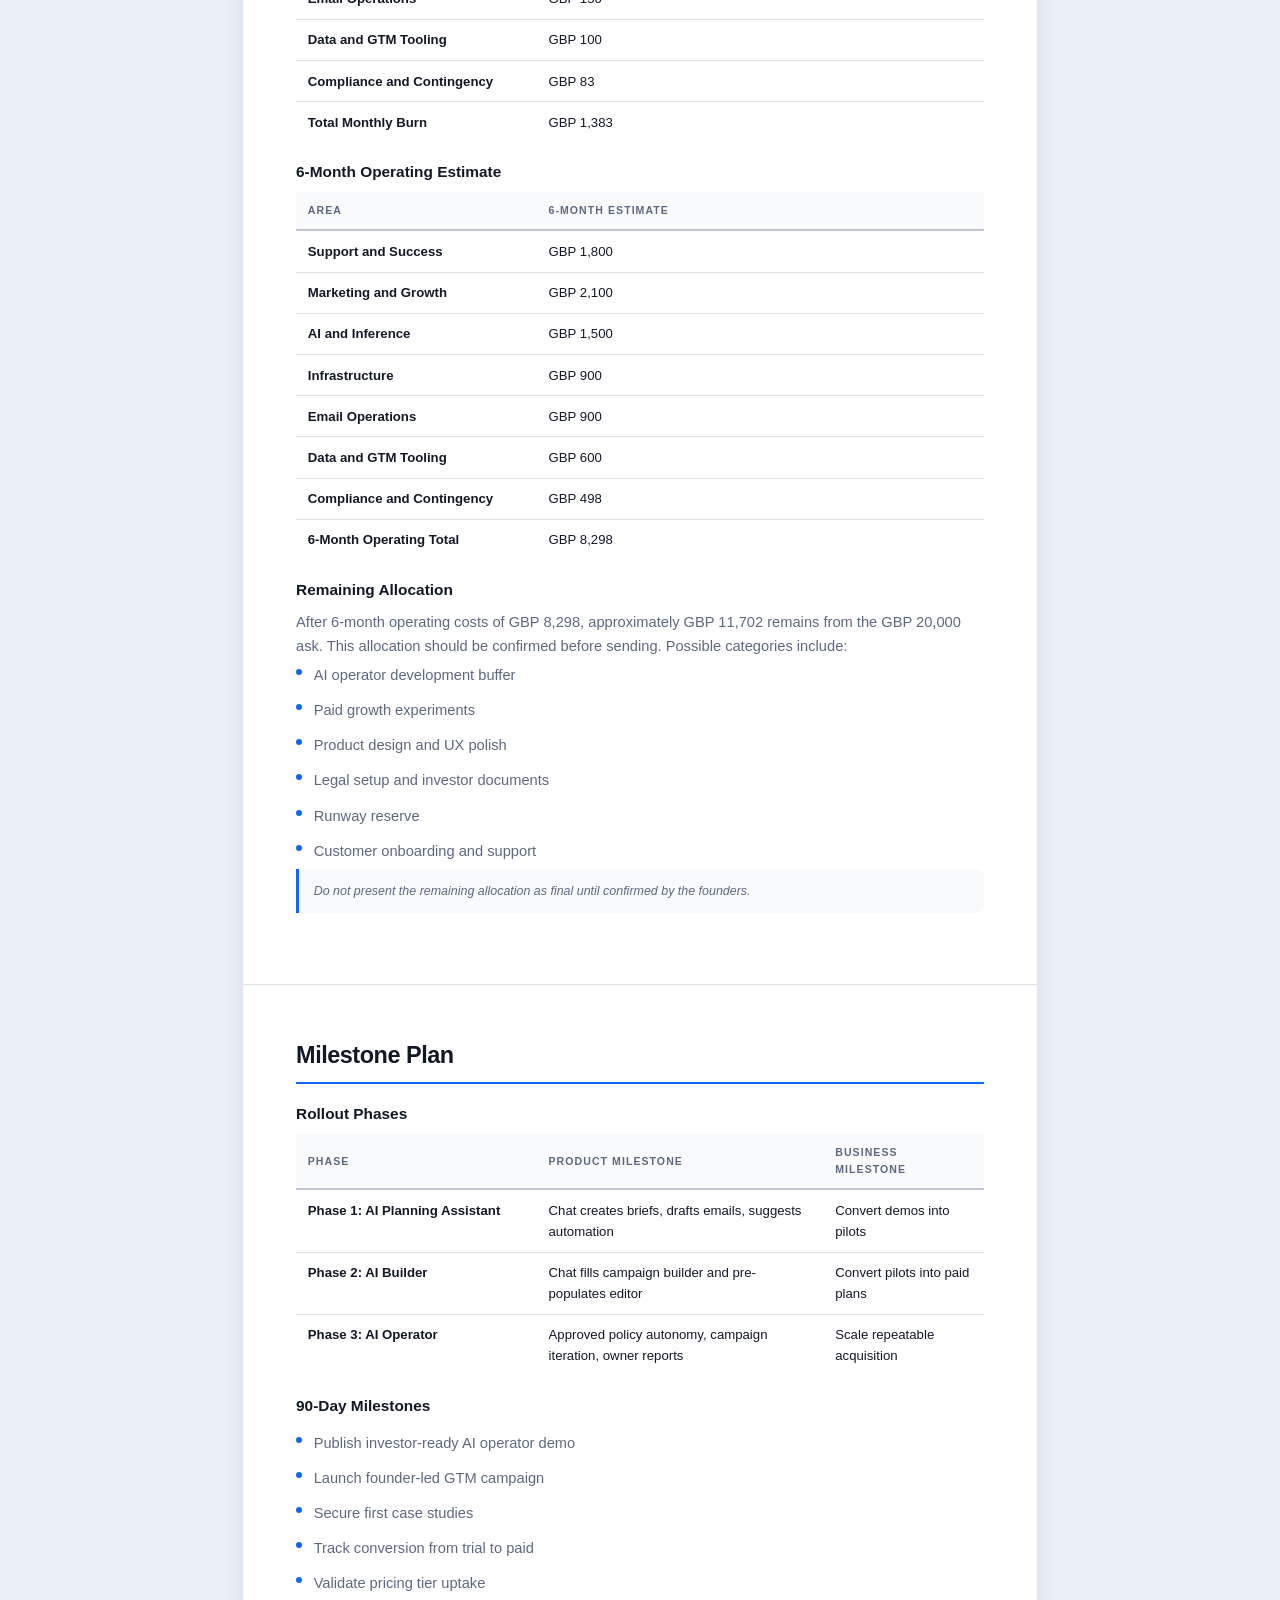
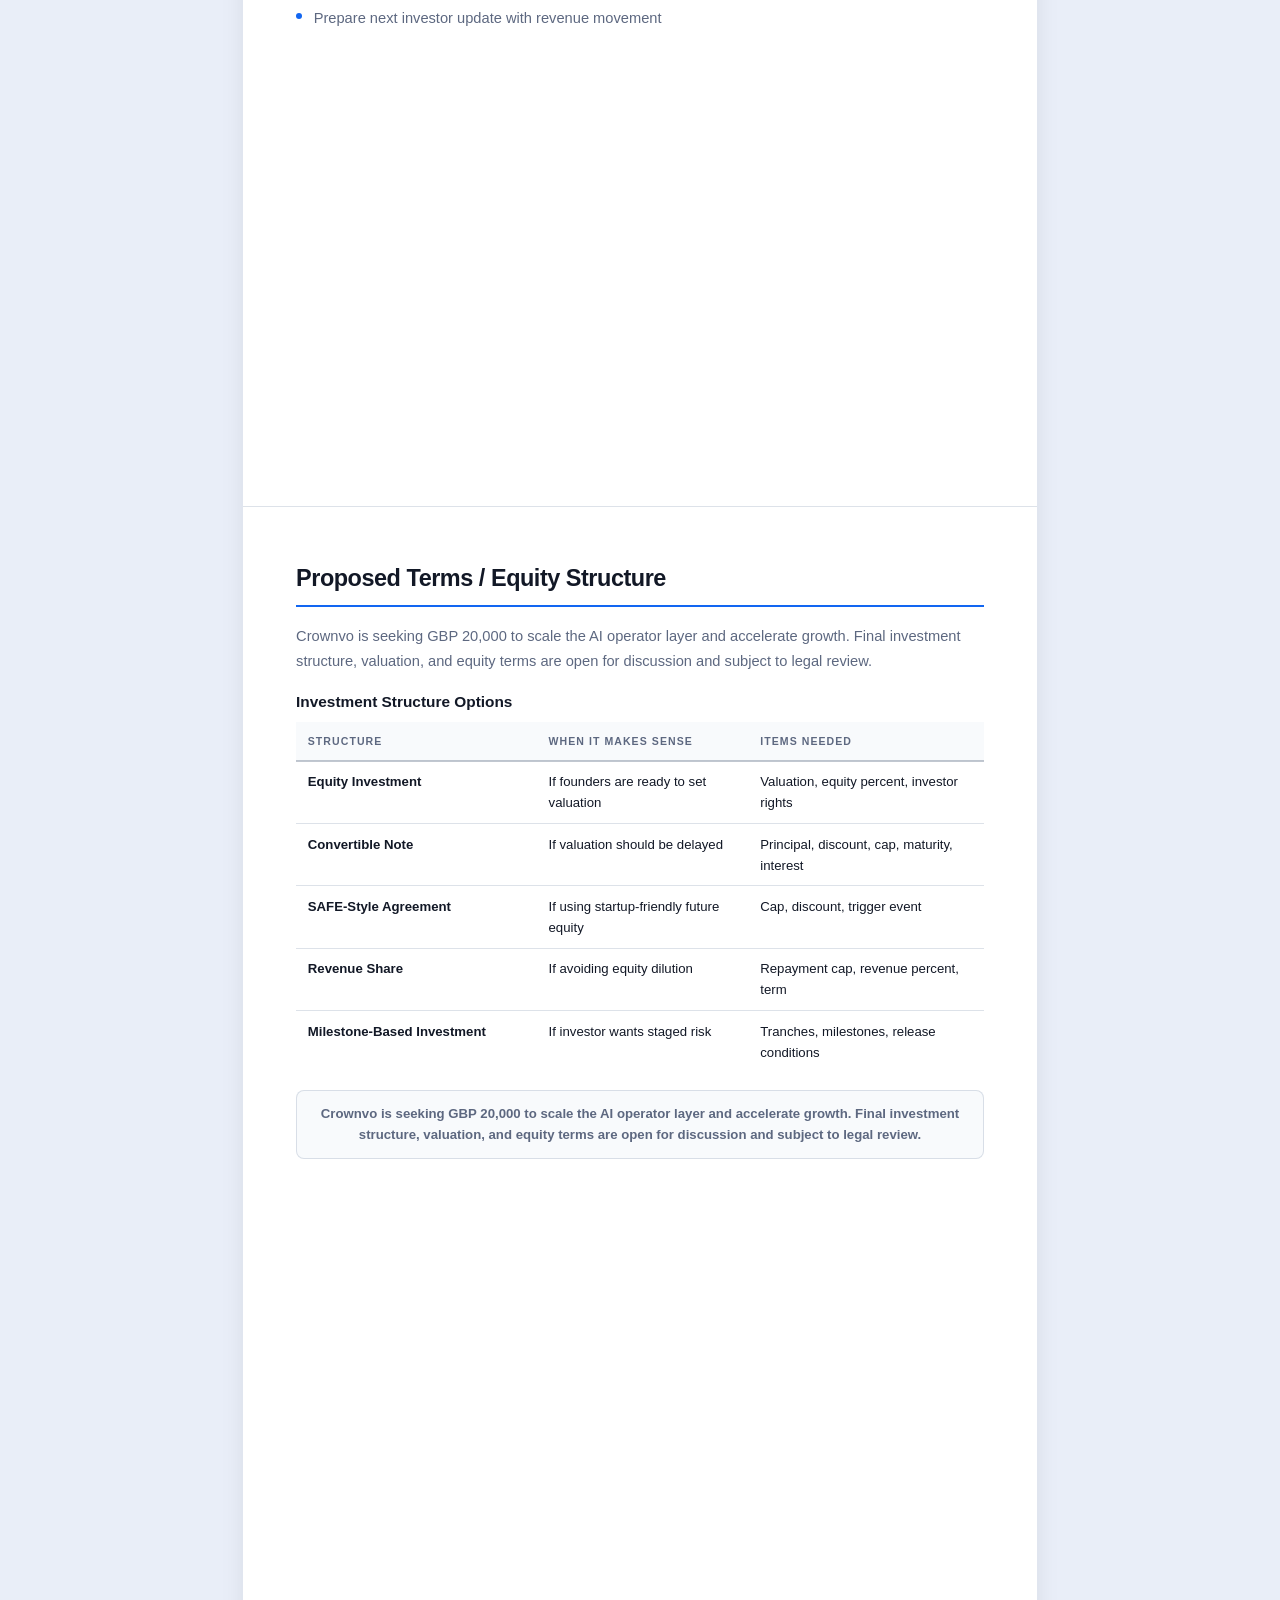
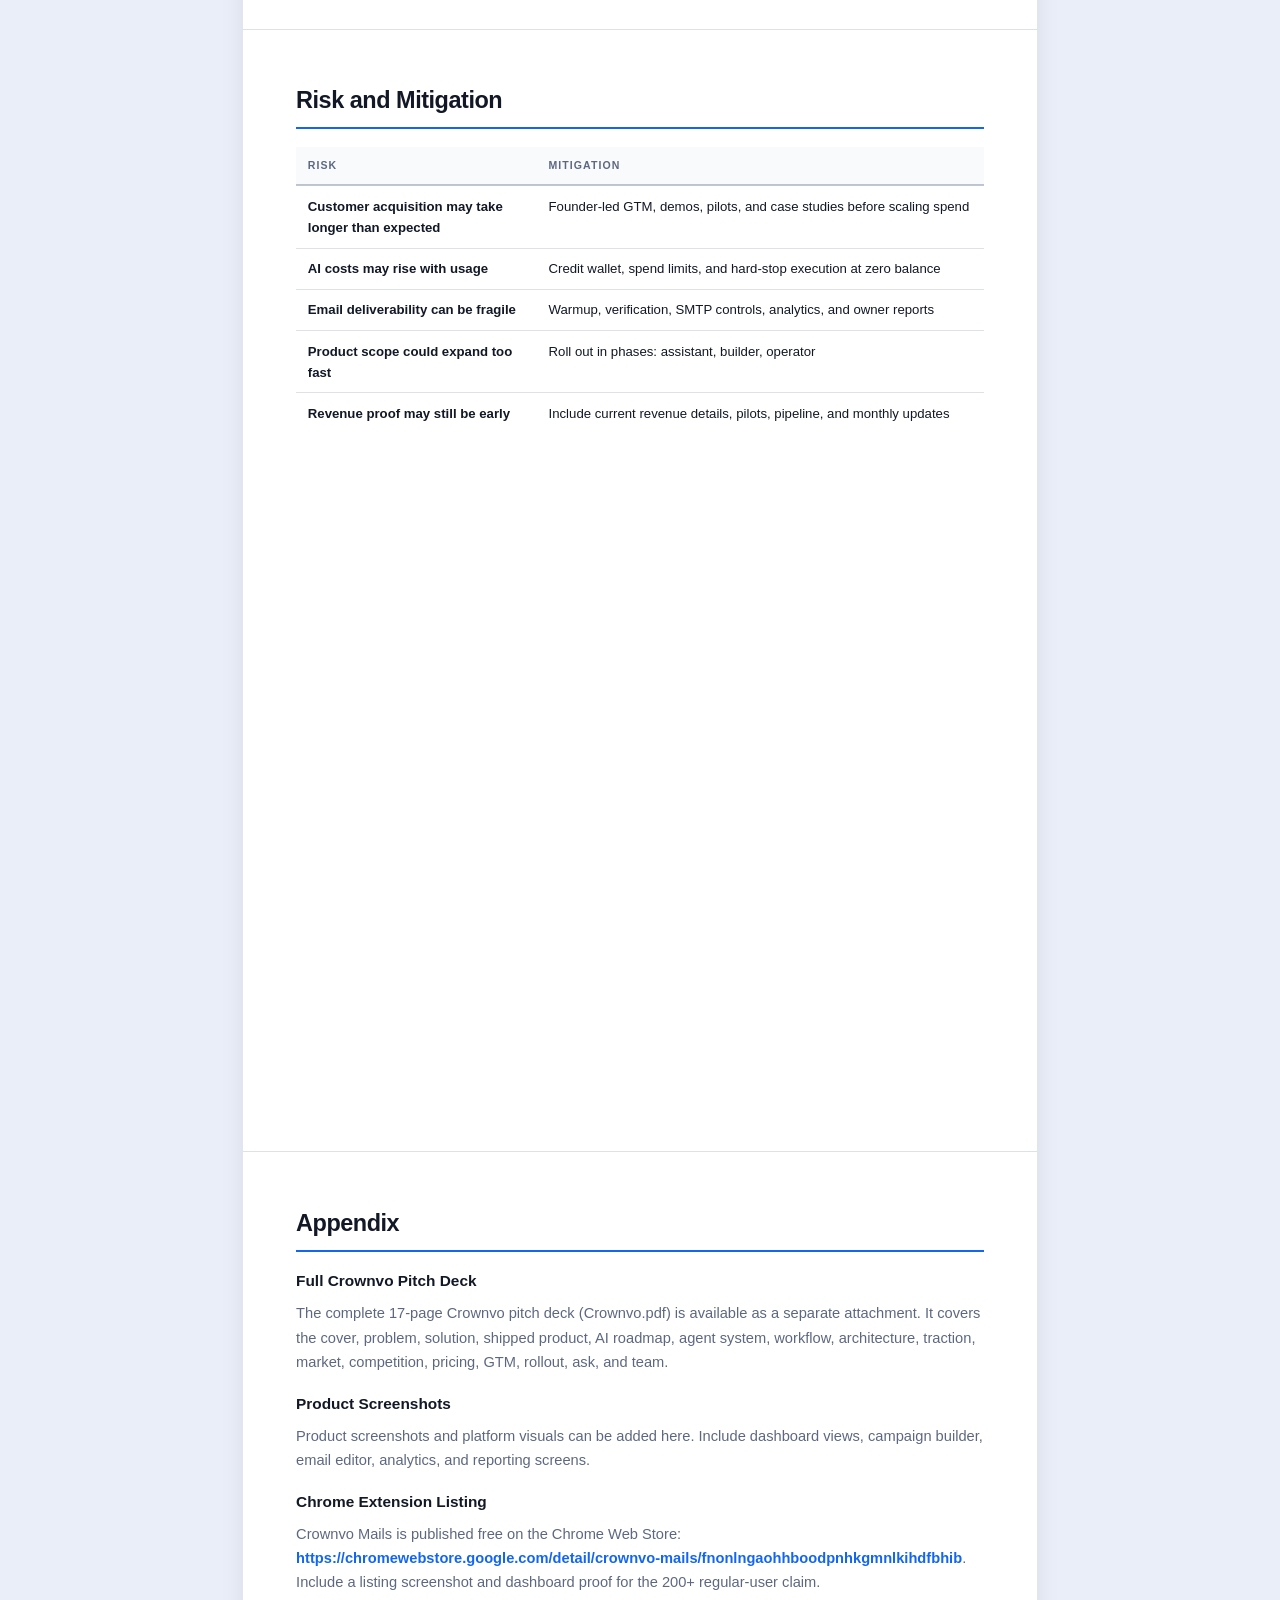
==== commit 17edd824: "Initial commit" ====
--- a/investor.html
+++ b/investor.html
@@ -132,7 +132,7 @@
               </tr>
               <tr>
                 <th>Financial Projections or Allocation Plans</th>
-                <td>Page 8: Financial Projections; Page 9: Allocation Plan for GBP 20,000</td>
+                <td>Page 8: Financial Projections; Page 9: Expense Projections; Page 10: Allocation Plan for GBP 20,000</td>
               </tr>
               <tr>
                 <th>Current Revenue Details</th>
@@ -140,7 +140,7 @@
               </tr>
               <tr>
                 <th>Proposed Terms or Equity Structure</th>
-                <td>Page 11: Proposed Terms / Equity Structure</td>
+                <td>Page 12: Proposed Terms / Equity Structure</td>
               </tr>
             </tbody>
           </table>
@@ -543,13 +543,59 @@
       </section>
 
       <!-- PAGE 8: FINANCIAL PROJECTIONS -->
-      <section class="print-page">
+      <section class="print-page compact-financial">
         <h2 class="page-title">Financial Projections</h2>
 
         <div class="section-block">
           <p class="tbd-note">
-            All projections are management assumptions, not guaranteed results. Three scenarios are presented across 6-month, 12-month, and 24-month windows.
-          </p>
+            All projections are management assumptions, not guaranteed results. The conservative six-month case uses the founder-provided ramp: GBP 2,000 lifetime revenue, then GBP 750 in Month 4, GBP 1,750 in Month 5, and GBP 3,000 in Month 6. Average monthly revenue is total six-month revenue divided by 6.
+          </p>
+        </div>
+
+        <div class="section-block">
+          <h3>Conservative 6-Month Revenue Ramp</h3>
+          <table class="info-table">
+            <thead>
+              <tr>
+                <th>Timing</th>
+                <th>Revenue Type</th>
+                <th>Users</th>
+                <th>Revenue</th>
+              </tr>
+            </thead>
+            <tbody>
+              <tr>
+                <th>Launch period</th>
+                <td>Lifetime package - one time</td>
+                <td>100</td>
+                <td>GBP 2,000</td>
+              </tr>
+              <tr>
+                <th>Month 4</th>
+                <td>Monthly package with AI feature</td>
+                <td>30</td>
+                <td>GBP 750</td>
+              </tr>
+              <tr>
+                <th>Month 5</th>
+                <td>Monthly package with AI feature</td>
+                <td>70 total</td>
+                <td>GBP 1,750</td>
+              </tr>
+              <tr>
+                <th>Month 6</th>
+                <td>Monthly package with AI feature</td>
+                <td>120 total</td>
+                <td>GBP 3,000</td>
+              </tr>
+              <tr>
+                <th>6-Month Total</th>
+                <td>One-time plus monthly ramp</td>
+                <td>100 lifetime + 120 monthly</td>
+                <td>GBP 7,500</td>
+              </tr>
+            </tbody>
+          </table>
         </div>
 
         <table class="info-table">
@@ -557,84 +603,94 @@
             <tr>
               <th>Scenario</th>
               <th>Timeline</th>
-              <th>Customers</th>
-              <th>Expected MRR</th>
-              <th>Monthly Cost</th>
-              <th>Net Monthly Position</th>
+              <th>Users</th>
+              <th>Total Revenue</th>
+              <th>Avg Monthly Revenue</th>
+              <th>Adjusted Operating Cost</th>
+              <th>Net Position</th>
             </tr>
           </thead>
           <tbody>
             <tr>
               <th>Conservative</th>
               <td>6 months</td>
-              <td>TBD</td>
-              <td>TBD</td>
-              <td>TBD</td>
-              <td>TBD</td>
+              <td>100 lifetime + 120 monthly</td>
+              <td>GBP 7,500</td>
+              <td>GBP 1,250</td>
+              <td>GBP 7,398</td>
+              <td>GBP 102</td>
             </tr>
             <tr>
               <th>Base Case</th>
               <td>6 months</td>
-              <td>TBD</td>
-              <td>TBD</td>
-              <td>TBD</td>
-              <td>TBD</td>
+              <td>35</td>
+              <td>GBP 9,450</td>
+              <td>GBP 1,575</td>
+              <td>GBP 7,398</td>
+              <td>GBP 2,052</td>
             </tr>
             <tr>
               <th>Growth Case</th>
               <td>6 months</td>
-              <td>TBD</td>
-              <td>TBD</td>
-              <td>TBD</td>
-              <td>TBD</td>
+              <td>50</td>
+              <td>GBP 13,500</td>
+              <td>GBP 2,250</td>
+              <td>GBP 7,398</td>
+              <td>GBP 6,102</td>
             </tr>
             <tr>
               <th>Conservative</th>
               <td>12 months</td>
-              <td>TBD</td>
-              <td>TBD</td>
-              <td>TBD</td>
-              <td>TBD</td>
+              <td>100 lifetime + 120 monthly</td>
+              <td>GBP 25,500</td>
+              <td>GBP 2,125</td>
+              <td>GBP 15,696</td>
+              <td>GBP 9,804</td>
             </tr>
             <tr>
               <th>Base Case</th>
               <td>12 months</td>
-              <td>TBD</td>
-              <td>TBD</td>
-              <td>TBD</td>
-              <td>TBD</td>
+              <td>80</td>
+              <td>GBP 43,200</td>
+              <td>GBP 3,600</td>
+              <td>GBP 15,696</td>
+              <td>GBP 27,504</td>
             </tr>
             <tr>
               <th>Growth Case</th>
               <td>12 months</td>
-              <td>TBD</td>
-              <td>TBD</td>
-              <td>TBD</td>
-              <td>TBD</td>
+              <td>125</td>
+              <td>GBP 67,500</td>
+              <td>GBP 5,625</td>
+              <td>GBP 15,696</td>
+              <td>GBP 51,804</td>
             </tr>
             <tr>
               <th>Conservative</th>
               <td>24 months</td>
-              <td>TBD</td>
-              <td>TBD</td>
-              <td>TBD</td>
-              <td>TBD</td>
+              <td>100 lifetime + 120 monthly</td>
+              <td>GBP 61,500</td>
+              <td>GBP 2,563</td>
+              <td>GBP 32,292</td>
+              <td>GBP 29,208</td>
             </tr>
             <tr>
               <th>Base Case</th>
               <td>24 months</td>
-              <td>TBD</td>
-              <td>TBD</td>
-              <td>TBD</td>
-              <td>TBD</td>
+              <td>170</td>
+              <td>GBP 183,600</td>
+              <td>GBP 7,650</td>
+              <td>GBP 32,292</td>
+              <td>GBP 151,308</td>
             </tr>
             <tr>
               <th>Growth Case</th>
               <td>24 months</td>
-              <td>TBD</td>
-              <td>TBD</td>
-              <td>TBD</td>
-              <td>TBD</td>
+              <td>280</td>
+              <td>GBP 302,400</td>
+              <td>GBP 12,600</td>
+              <td>GBP 32,292</td>
+              <td>GBP 270,108</td>
             </tr>
           </tbody>
         </table>
@@ -642,18 +698,144 @@
         <div class="section-block">
           <h3>Projection Assumptions to Confirm</h3>
           <ul class="feature-list">
-            <li>Starter, Basic, Pro, and Unlimited customer mix</li>
-            <li>Trial-to-paid conversion rate</li>
-            <li>Average monthly churn</li>
-            <li>Paid acquisition budget</li>
-            <li>AI/inference cost per active customer</li>
-            <li>Support cost per customer</li>
-            <li>Infrastructure cost scaling</li>
+            <li>Conservative 6-month revenue totals GBP 7,500, so average monthly revenue is GBP 1,250.</li>
+            <li>The monthly AI feature package is modeled at GBP 25/user from Month 4 onward.</li>
+            <li>The deck's gross 6-month operating plan is GBP 8,298, but the conservative case removes GBP 900 of pre-AI feature cost before Month 4.</li>
+            <li>Adjusted operating cost equals GBP 7,398 for 6 months, GBP 15,696 for 12 months, and GBP 32,292 for 24 months.</li>
+            <li>The conservative 6-month case moves into a positive GBP 102 net position after the AI feature revenue ramp.</li>
+            <li>Trial-to-paid conversion, churn, and actual plan mix should be updated from billing data before sending.</li>
           </ul>
         </div>
       </section>
 
-      <!-- PAGE 9: ALLOCATION PLAN FOR GBP 20,000 -->
+      <!-- PAGE 9: EXPENSE PROJECTIONS -->
+      <section class="print-page">
+        <h2 class="page-title">Expense Projections</h2>
+
+        <div class="section-block">
+          <p class="tbd-note">
+            These first 90-day projections are management estimates, not guaranteed results. Months 1-3 are treated as pre-AI feature launch months, so AI build cost is not included until the AI package starts in Month 4.
+          </p>
+        </div>
+
+        <table class="info-table">
+          <thead>
+            <tr>
+              <th>Cost Area</th>
+              <th>Month 1</th>
+              <th>Month 2</th>
+              <th>Month 3</th>
+              <th>3-Month Total</th>
+            </tr>
+          </thead>
+          <tbody>
+            <tr>
+              <th>AI Build and Campaign Automation</th>
+              <td>GBP 0</td>
+              <td>GBP 0</td>
+              <td>GBP 0</td>
+              <td>GBP 0</td>
+            </tr>
+            <tr>
+              <th>Support and Customer Success</th>
+              <td>GBP 300</td>
+              <td>GBP 300</td>
+              <td>GBP 300</td>
+              <td>GBP 900</td>
+            </tr>
+            <tr>
+              <th>Maintenance and Platform Ops</th>
+              <td>GBP 150</td>
+              <td>GBP 150</td>
+              <td>GBP 150</td>
+              <td>GBP 450</td>
+            </tr>
+            <tr>
+              <th>Lead Adding and Data Tooling</th>
+              <td>GBP 100</td>
+              <td>GBP 100</td>
+              <td>GBP 100</td>
+              <td>GBP 300</td>
+            </tr>
+            <tr>
+              <th>Warmup and Email Operations</th>
+              <td>GBP 150</td>
+              <td>GBP 150</td>
+              <td>GBP 150</td>
+              <td>GBP 450</td>
+            </tr>
+            <tr>
+              <th>Growth and Distribution</th>
+              <td>GBP 250</td>
+              <td>GBP 300</td>
+              <td>GBP 350</td>
+              <td>GBP 900</td>
+            </tr>
+            <tr>
+              <th>Other Admin and Contingency</th>
+              <td>GBP 83</td>
+              <td>GBP 83</td>
+              <td>GBP 83</td>
+              <td>GBP 249</td>
+            </tr>
+            <tr>
+              <th>Total Monthly Cost</th>
+              <td>GBP 1,033</td>
+              <td>GBP 1,083</td>
+              <td>GBP 1,133</td>
+              <td>GBP 3,249</td>
+            </tr>
+          </tbody>
+        </table>
+
+        <div class="section-block">
+          <h3>Month-by-Month Use of Budget</h3>
+          <table class="info-table">
+            <thead>
+              <tr>
+                <th>Month</th>
+                <th>Budget</th>
+                <th>Primary Use</th>
+                <th>Expected Operating Output</th>
+              </tr>
+            </thead>
+            <tbody>
+              <tr>
+                <th>Month 1</th>
+                <td>GBP 1,033</td>
+                <td>Pre-AI support setup, warmup foundation, first lead list, platform maintenance.</td>
+                <td>Lean launch operations before AI feature cost begins.</td>
+              </tr>
+              <tr>
+                <th>Month 2</th>
+                <td>GBP 1,083</td>
+                <td>Support coverage, campaign maintenance, lead verification, warmup monitoring.</td>
+                <td>Cleaner campaign execution and stronger lead data before AI package launch.</td>
+              </tr>
+              <tr>
+                <th>Month 3</th>
+                <td>GBP 1,133</td>
+                <td>Expanded distribution, continued support, ongoing maintenance, lead adding, warmup control.</td>
+                <td>Ready for Month 4 AI feature launch and paid monthly package rollout.</td>
+              </tr>
+            </tbody>
+          </table>
+        </div>
+
+        <div class="section-block">
+          <h3>What the Costs Include</h3>
+          <ul class="feature-list">
+            <li>AI build: starts with the Month 4 AI package and covers prompt-to-campaign setup, AI email drafts, automation logic, model usage, QA, and reporting support.</li>
+            <li>Support: onboarding, ticket handling, demo help, client communication, and campaign quality review.</li>
+            <li>Maintenance: hosting, database, monitoring, backups, uptime checks, and small bug-fix allowance.</li>
+            <li>Lead adding: lead import, enrichment, validation, segmentation, and CRM preparation.</li>
+            <li>Warmup: mailbox setup, domain reputation work, deliverability checks, inbox health, and sender protection.</li>
+            <li>Other: growth distribution, admin subscriptions, compliance review, payment fees, and contingency buffer.</li>
+          </ul>
+        </div>
+      </section>
+
+      <!-- PAGE 10: ALLOCATION PLAN FOR GBP 20,000 -->
       <section class="print-page">
         <h2 class="page-title">Allocation Plan for GBP 20,000</h2>
 
@@ -768,7 +950,7 @@
         </div>
       </section>
 
-      <!-- PAGE 10: MILESTONE PLAN -->
+      <!-- PAGE 11: MILESTONE PLAN -->
       <section class="print-page">
         <h2 class="page-title">Milestone Plan</h2>
 
@@ -815,7 +997,7 @@
         </div>
       </section>
 
-      <!-- PAGE 11: PROPOSED TERMS / EQUITY STRUCTURE -->
+      <!-- PAGE 12: PROPOSED TERMS / EQUITY STRUCTURE -->
       <section class="print-page">
         <h2 class="page-title">Proposed Terms / Equity Structure</h2>
 
@@ -872,7 +1054,7 @@
         </div>
       </section>
 
-      <!-- PAGE 12: RISK AND MITIGATION -->
+      <!-- PAGE 13: RISK AND MITIGATION -->
       <section class="print-page">
         <h2 class="page-title">Risk and Mitigation</h2>
 
@@ -908,7 +1090,7 @@
         </table>
       </section>
 
-      <!-- PAGE 13: APPENDIX -->
+      <!-- PAGE 14: APPENDIX -->
       <section class="print-page">
         <h2 class="page-title">Appendix</h2>
 
--- a/investor-print.css
+++ b/investor-print.css
@@ -255,6 +255,49 @@
   border-bottom: none;
 }
 
+.compact-financial .page-title {
+  margin-bottom: 0.8rem;
+}
+
+.compact-financial .section-block {
+  margin-bottom: 0.75rem;
+}
+
+.compact-financial .section-block h3 {
+  font-size: 0.95rem;
+  margin-bottom: 0.35rem;
+}
+
+.compact-financial .tbd-note {
+  padding: 0.55rem 0.75rem;
+  line-height: 1.45;
+}
+
+.compact-financial .info-table {
+  margin-bottom: 0.65rem;
+  font-size: 0.74rem;
+}
+
+.compact-financial .info-table thead th {
+  padding: 0.42rem 0.45rem;
+  font-size: 0.6rem;
+  letter-spacing: 0.04em;
+}
+
+.compact-financial .info-table tbody th,
+.compact-financial .info-table td {
+  padding: 0.36rem 0.45rem;
+}
+
+.compact-financial .feature-list li {
+  padding: 0.24rem 0 0.24rem 1rem;
+  line-height: 1.35;
+}
+
+.compact-financial .feature-list li::before {
+  top: 0.58rem;
+}
+
 /* LISTS */
 .feature-list,
 .workflow-list {
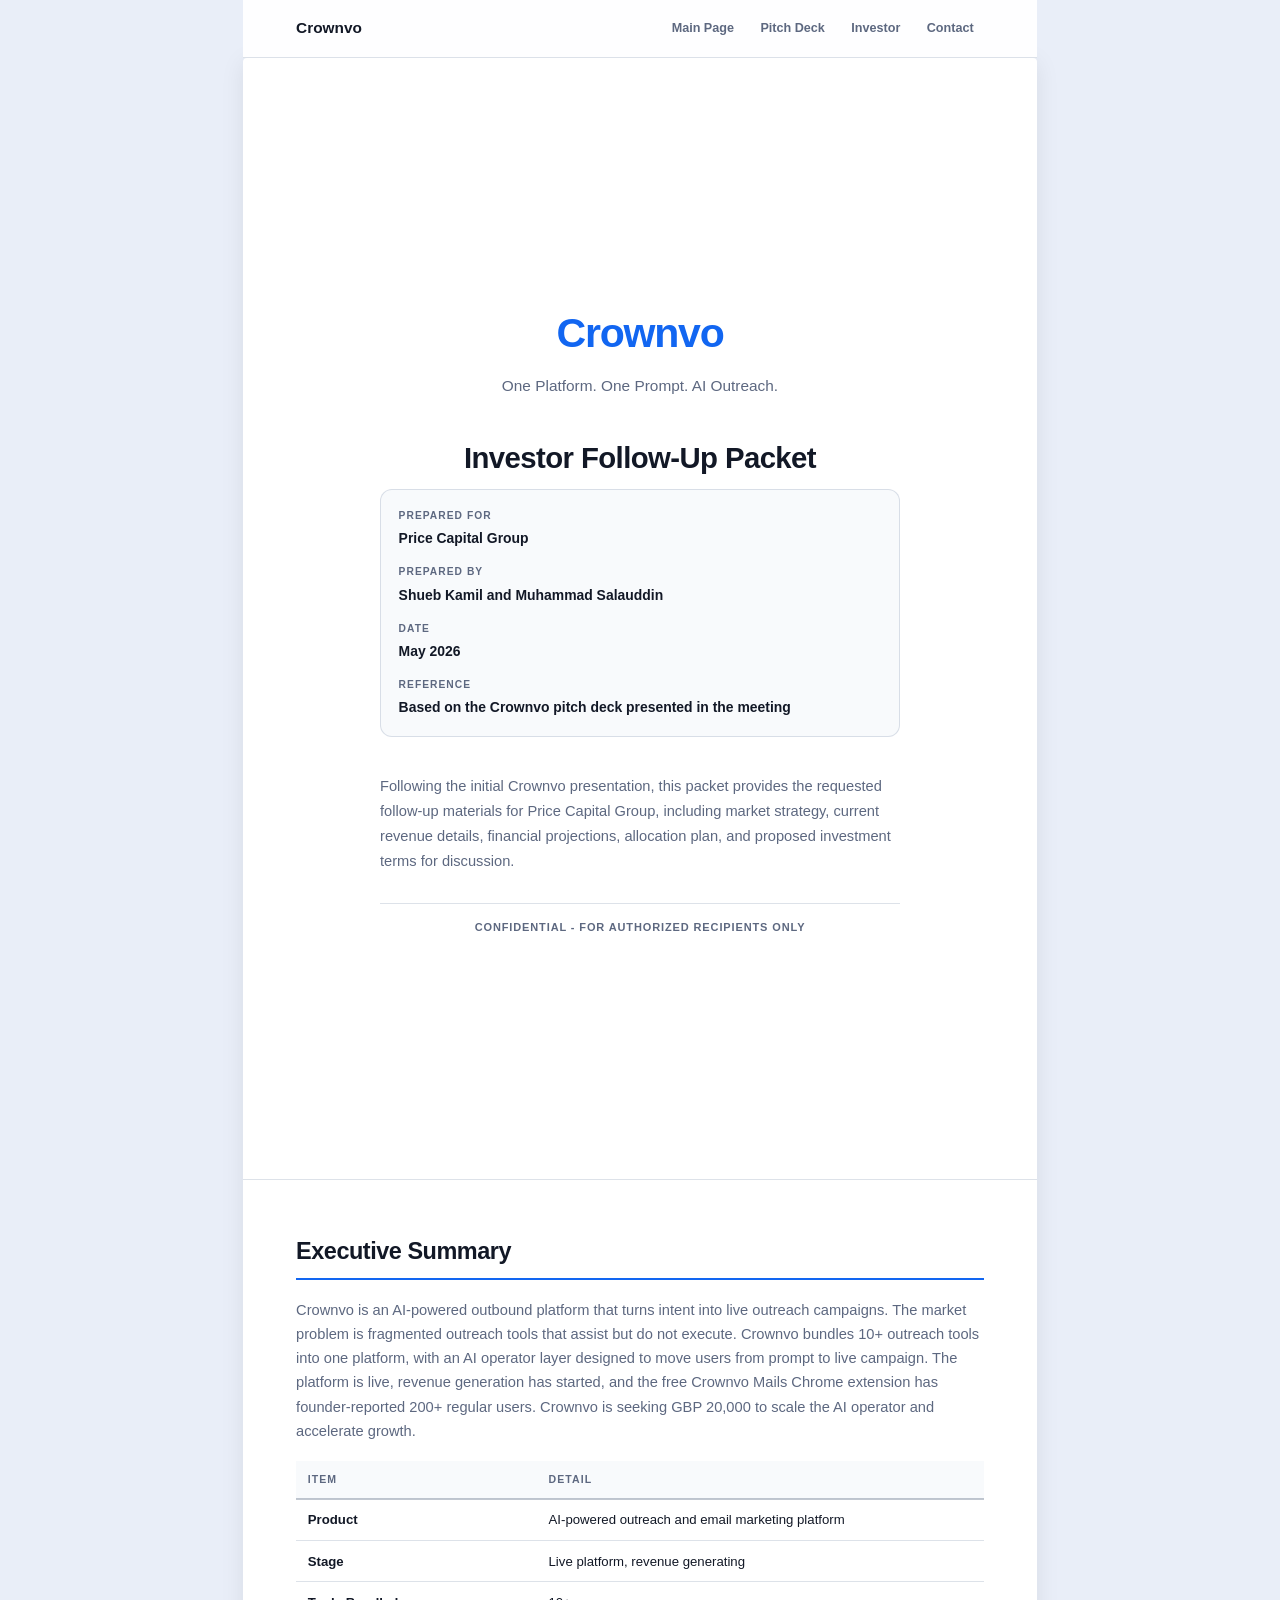
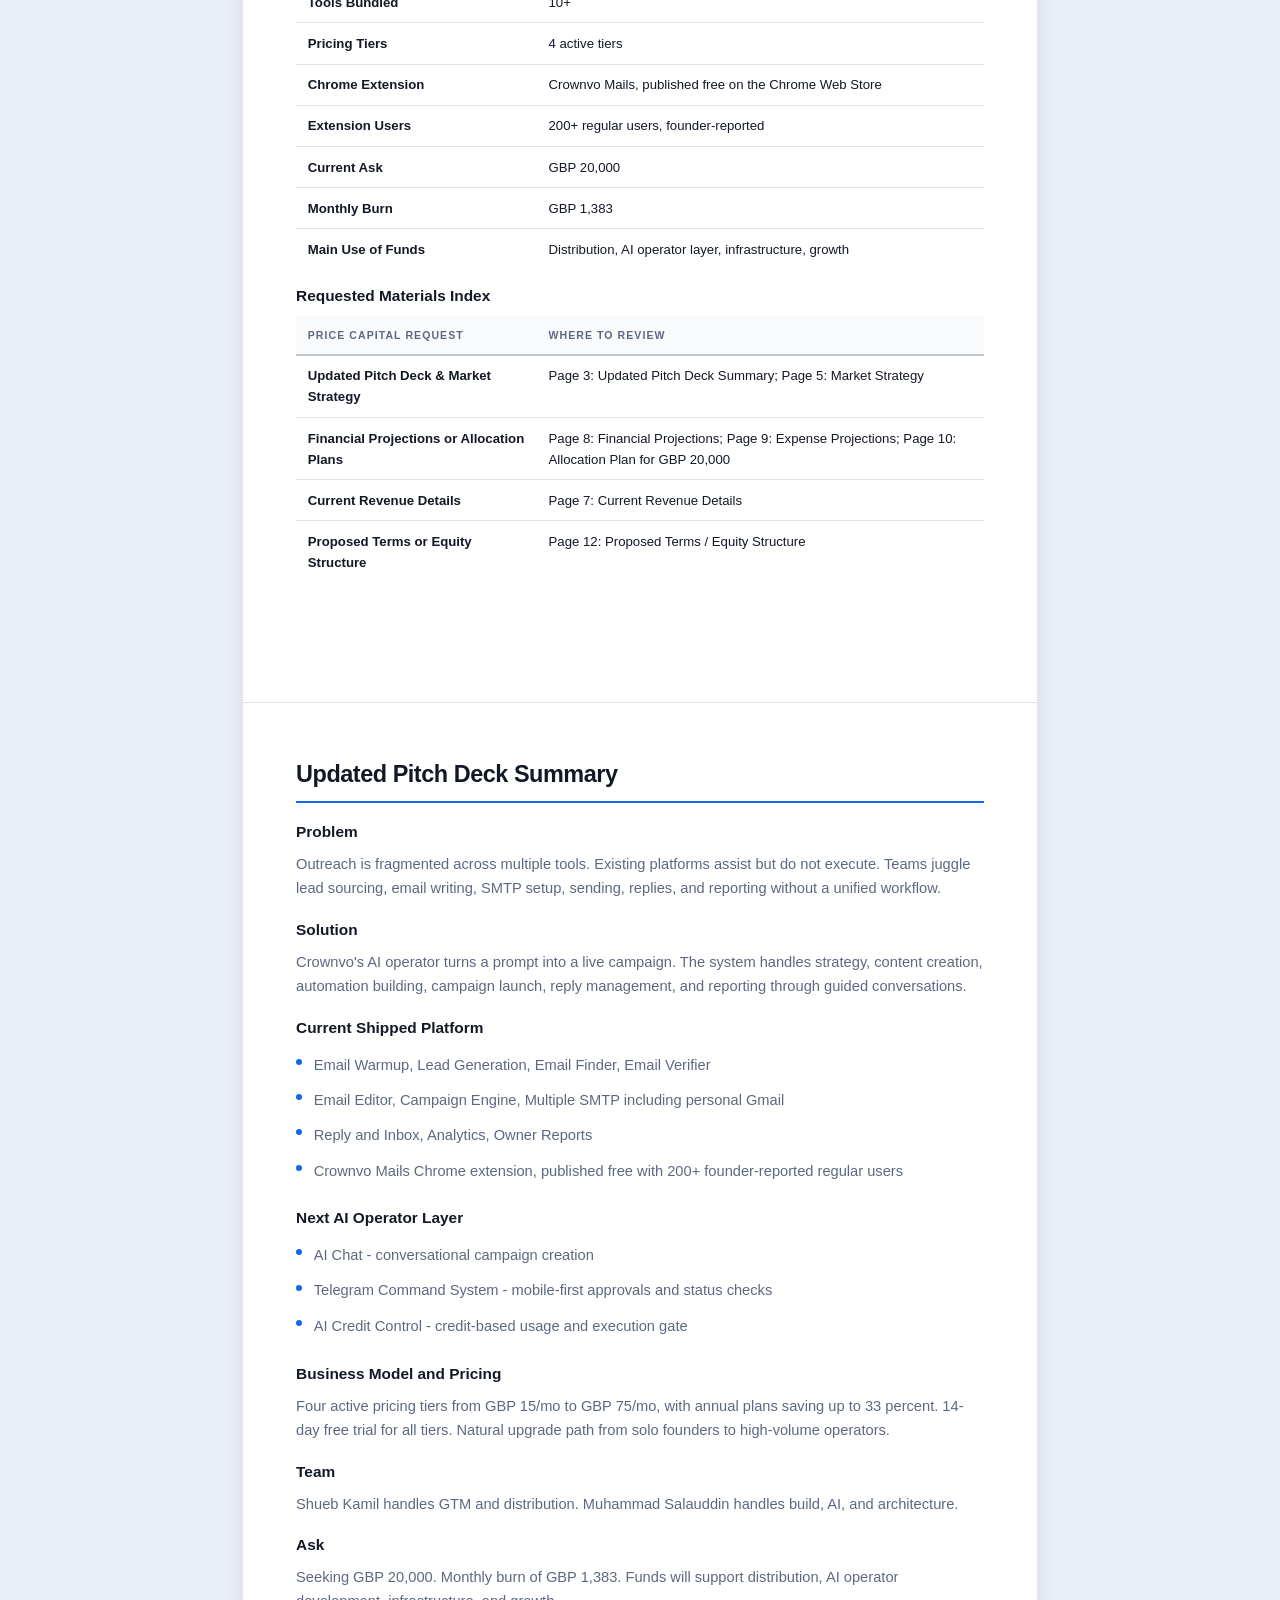
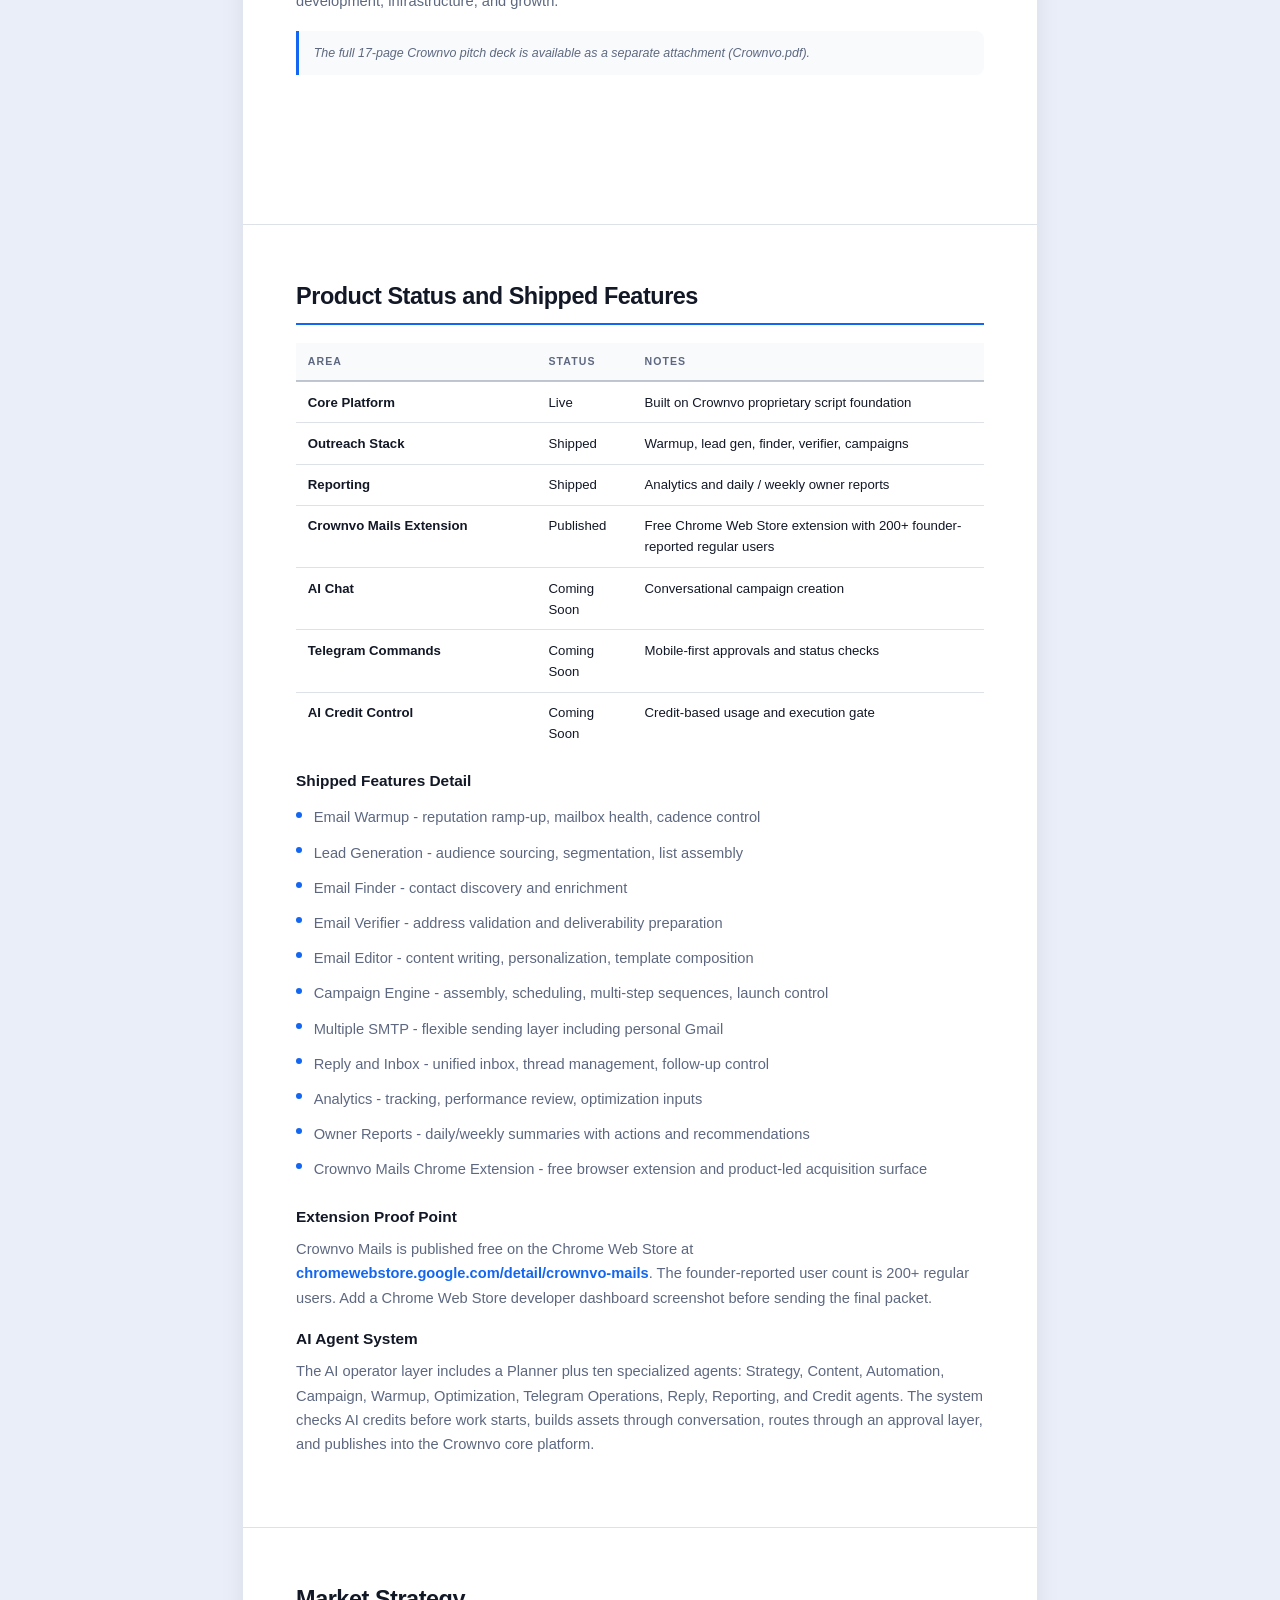
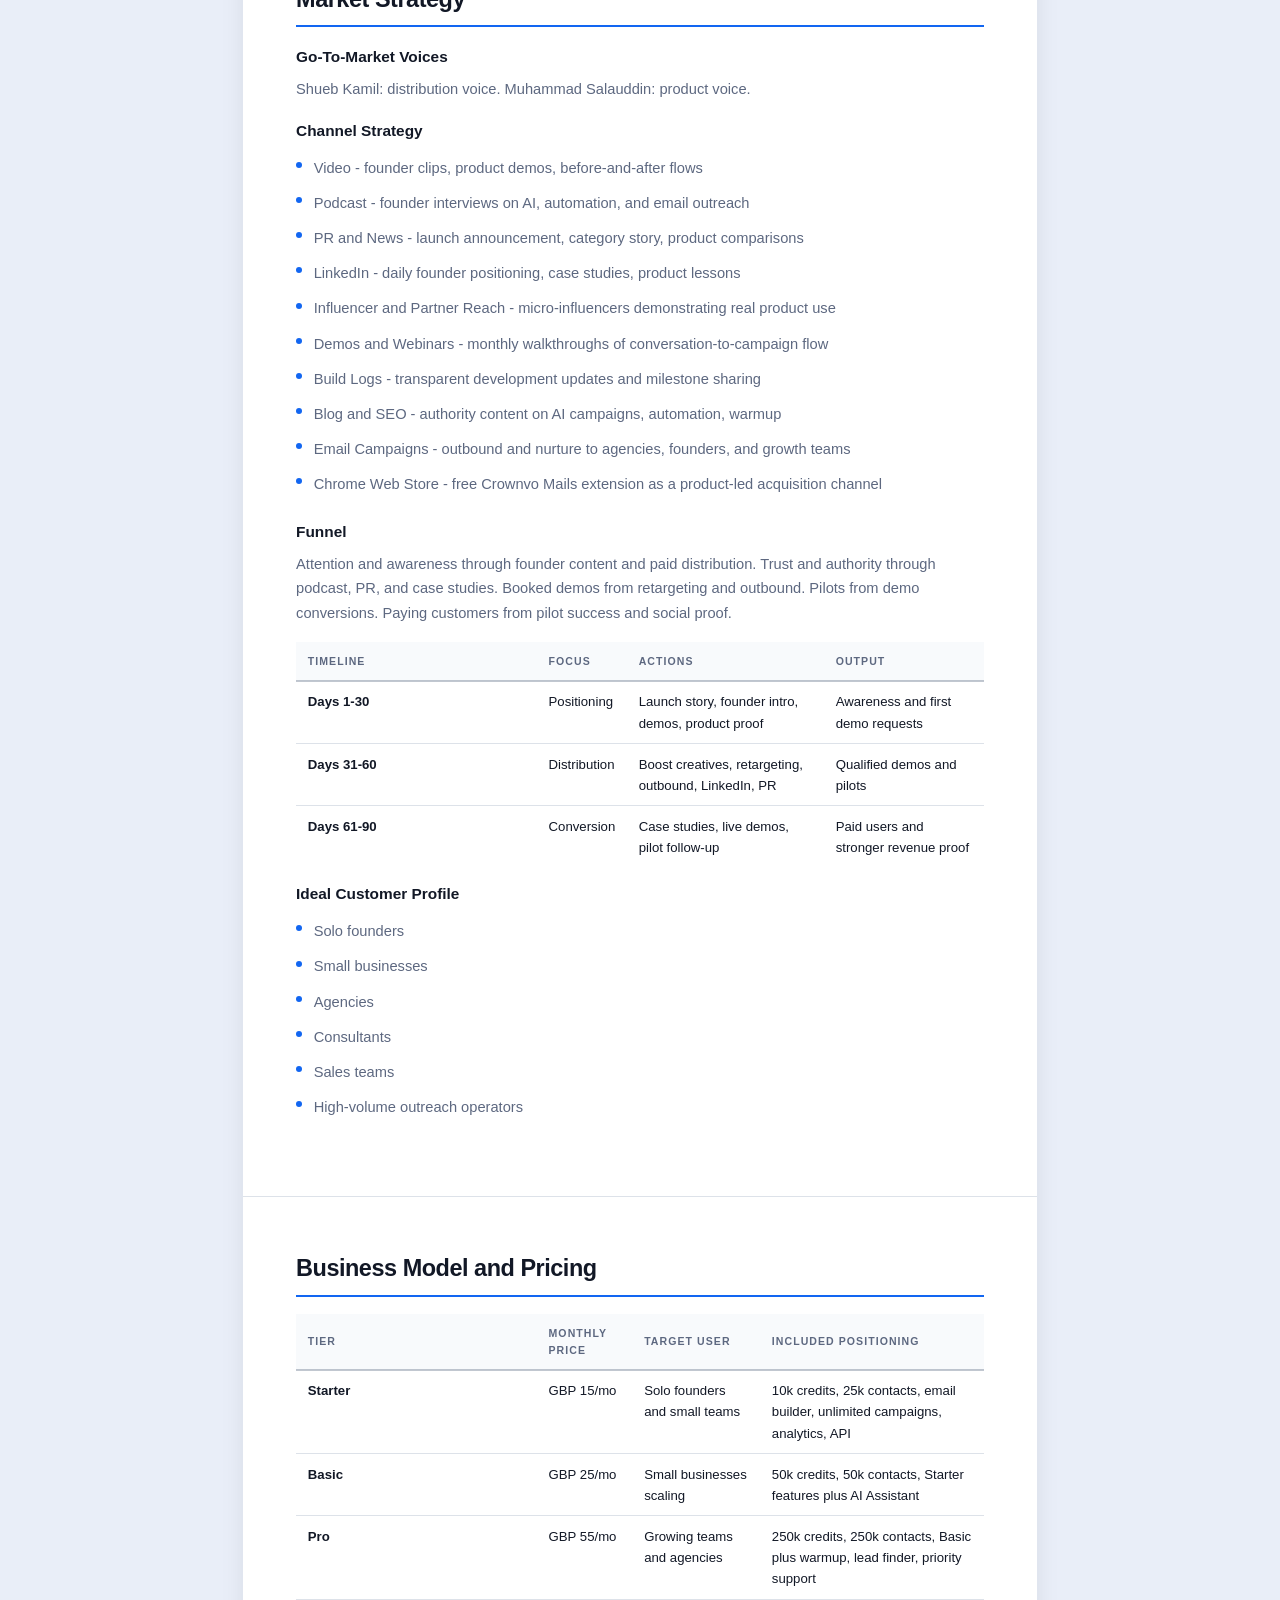
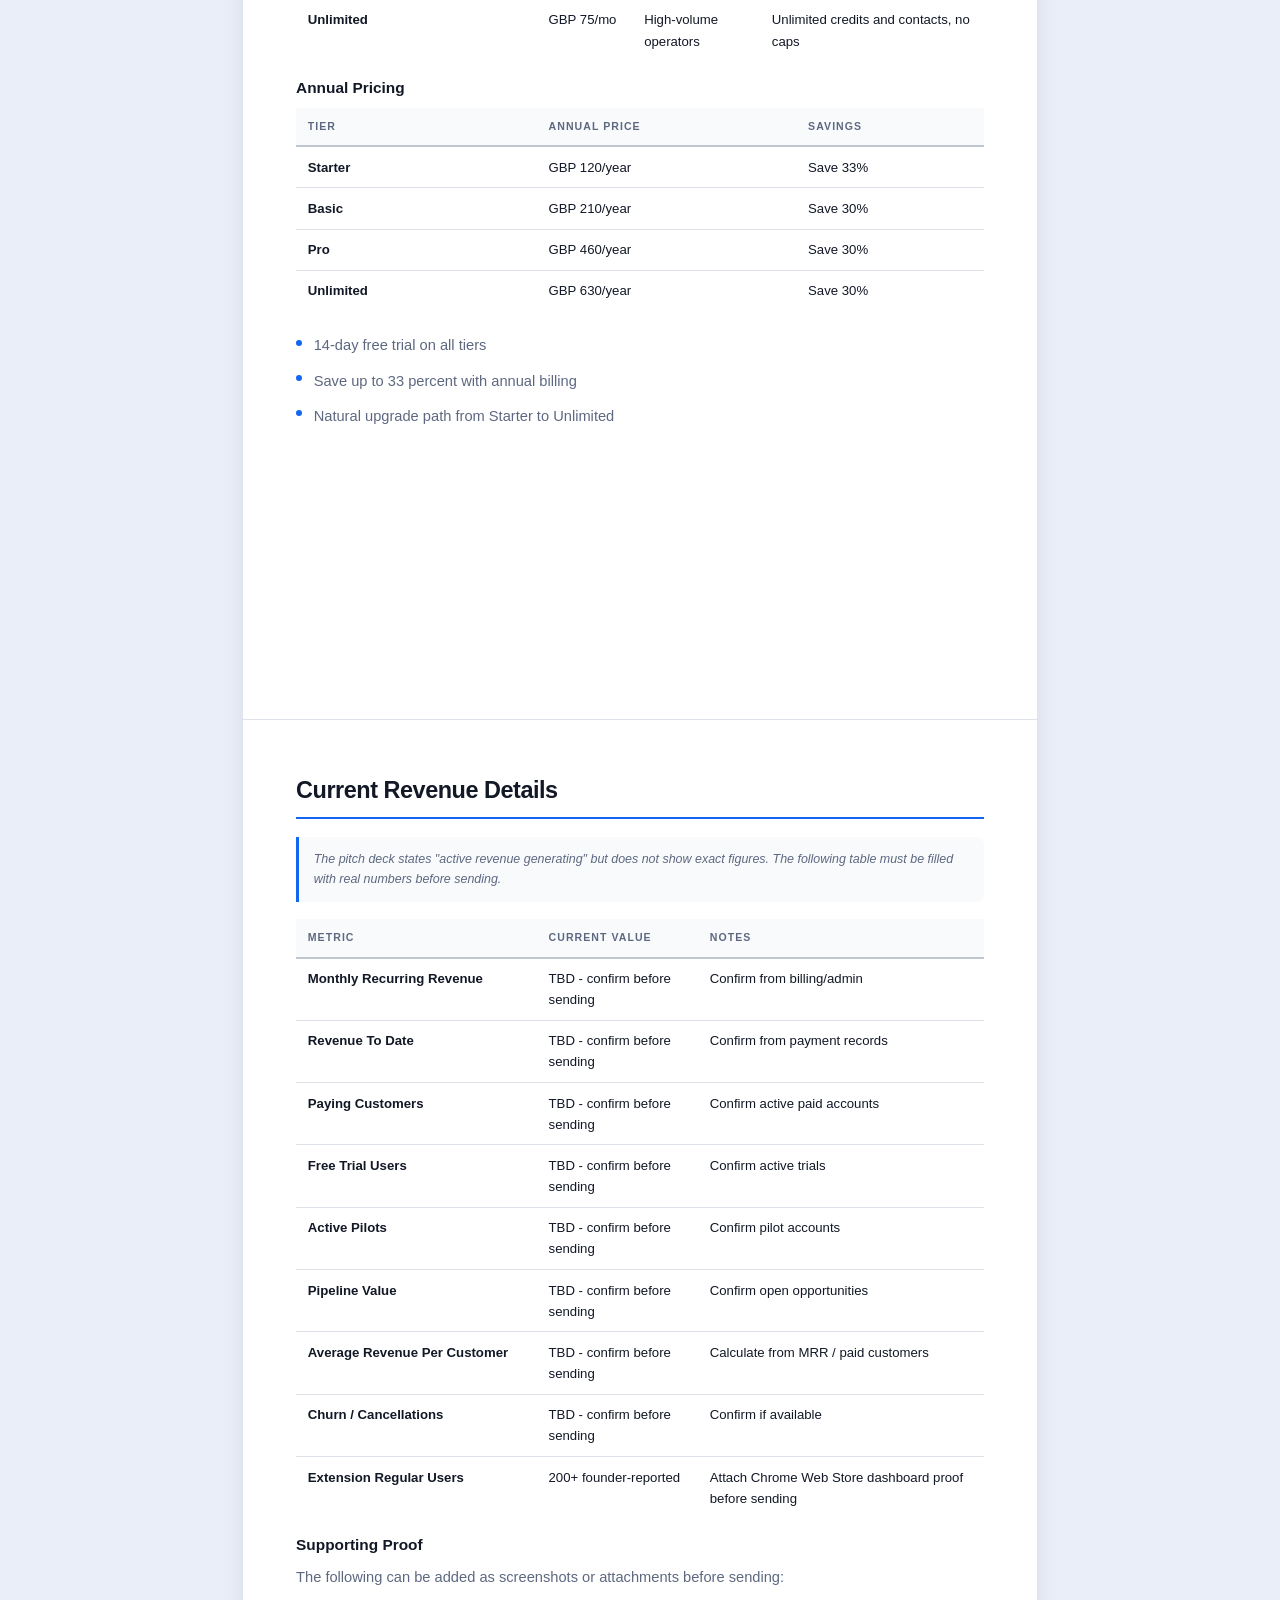
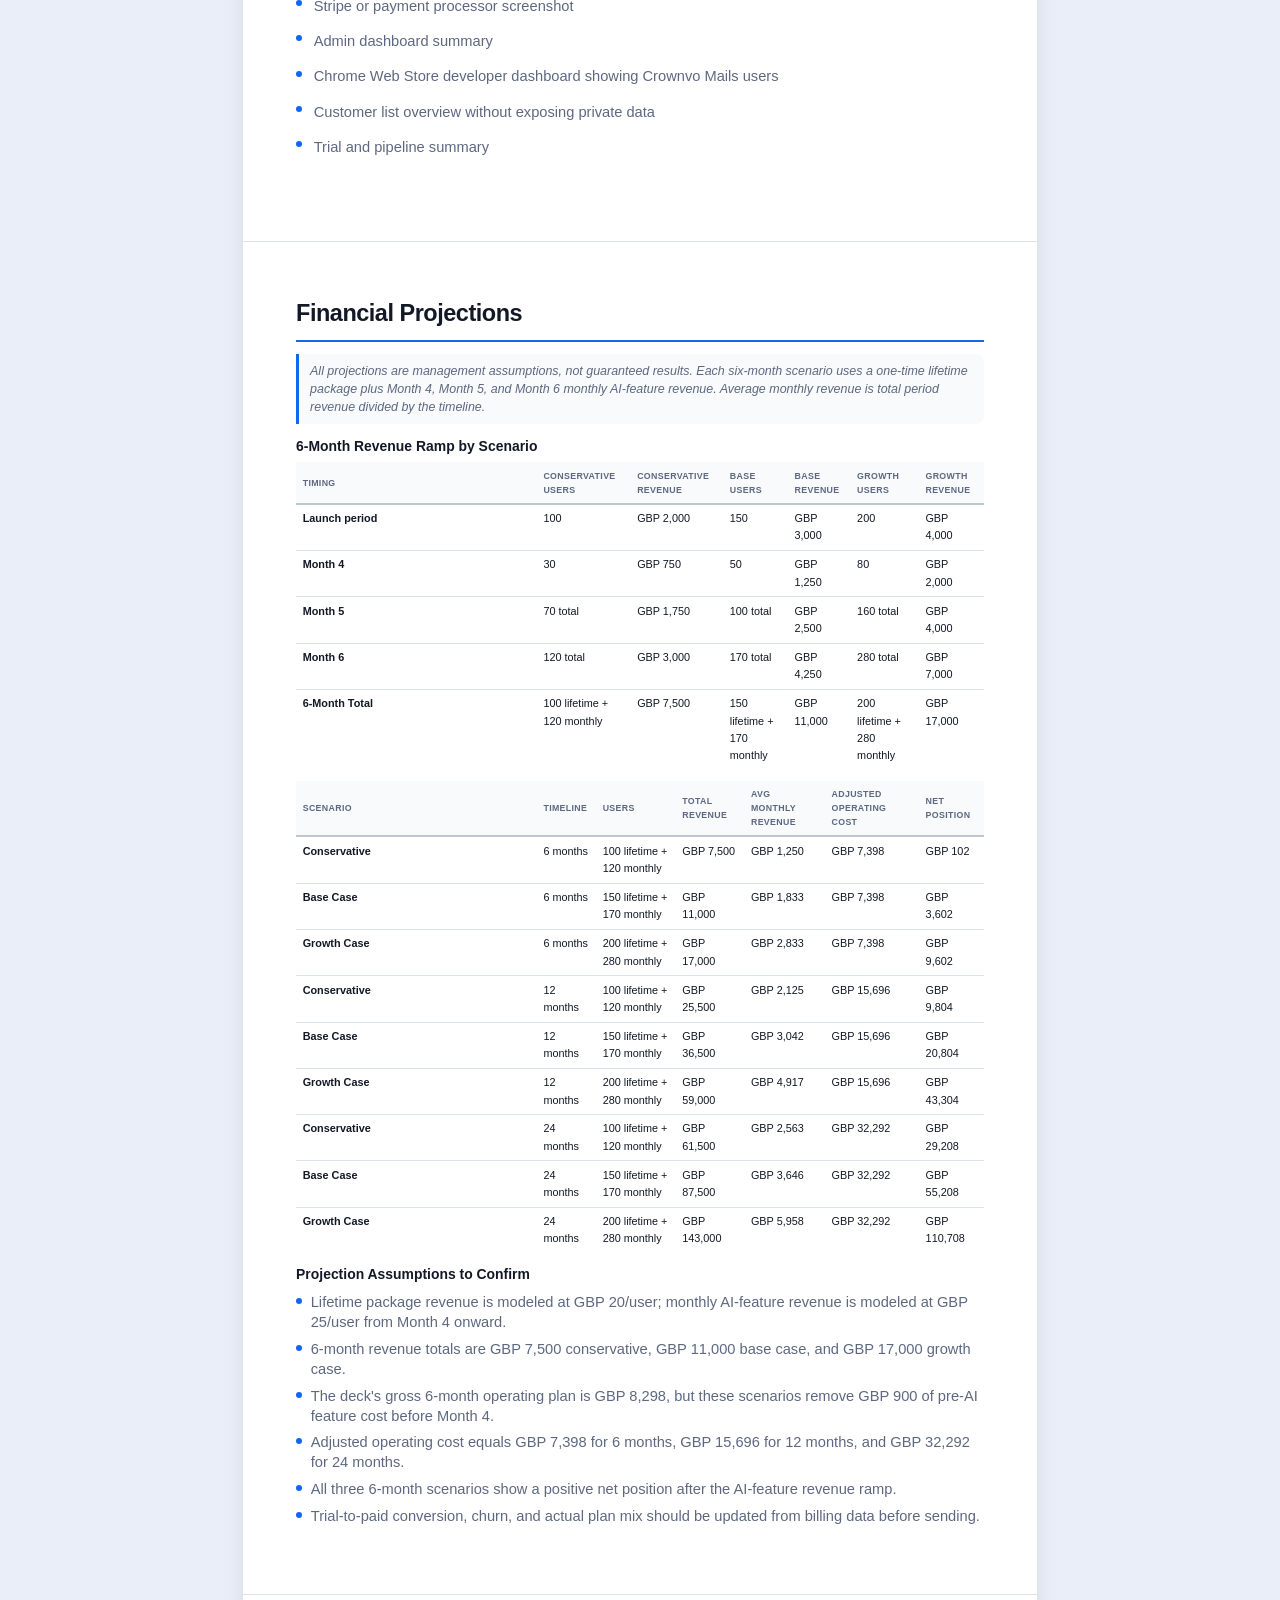
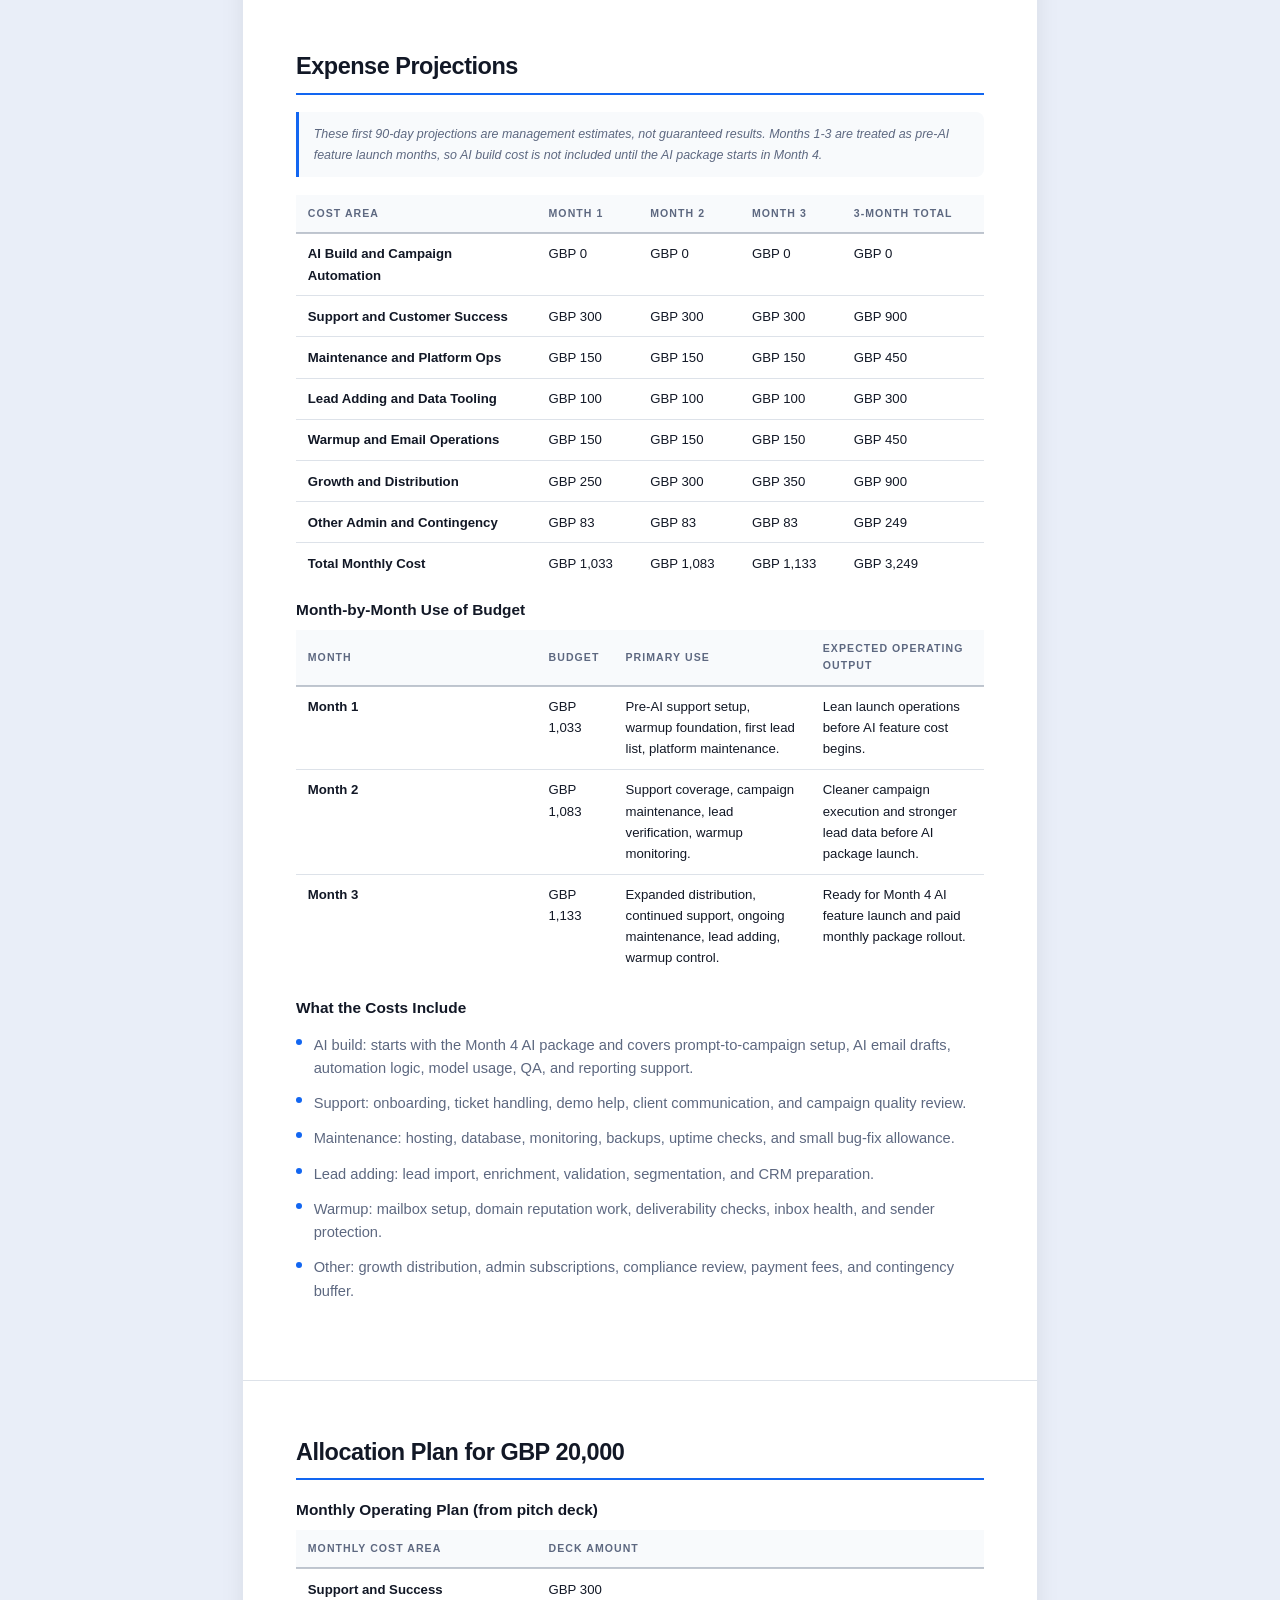
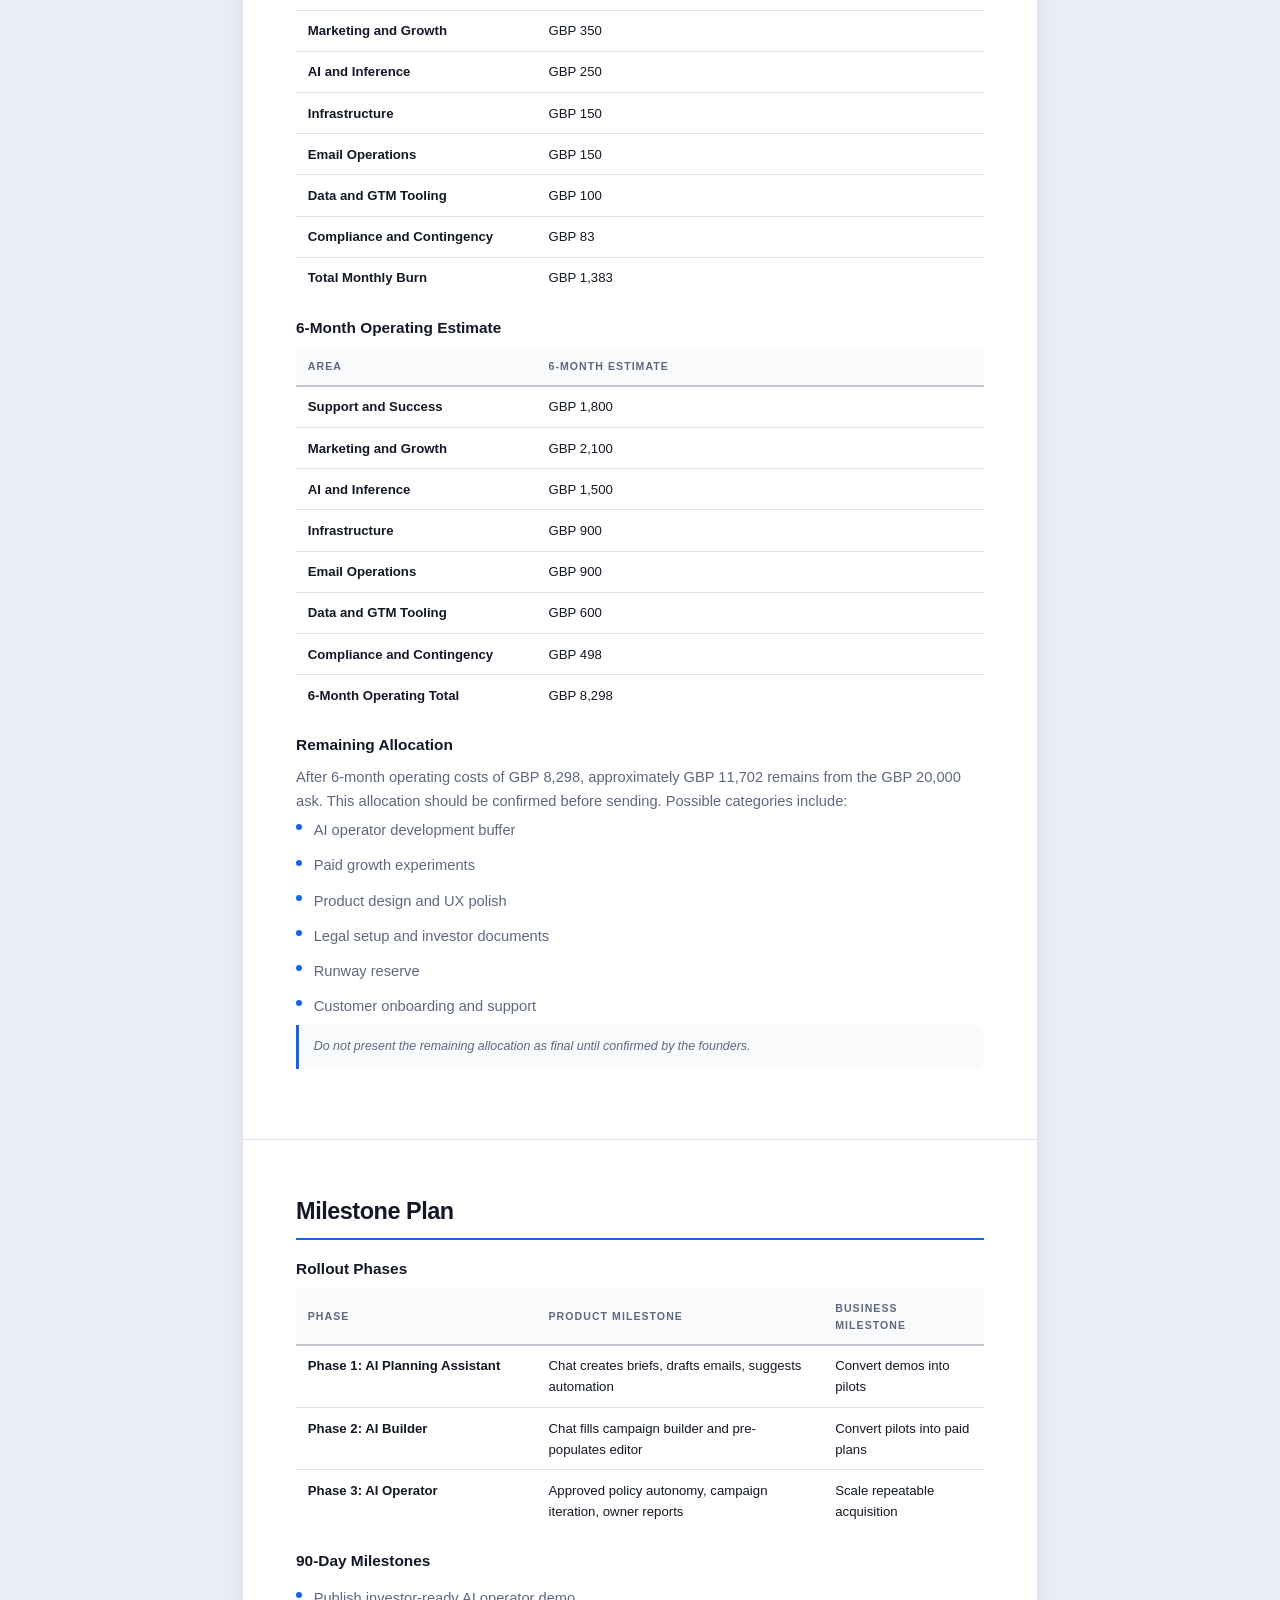
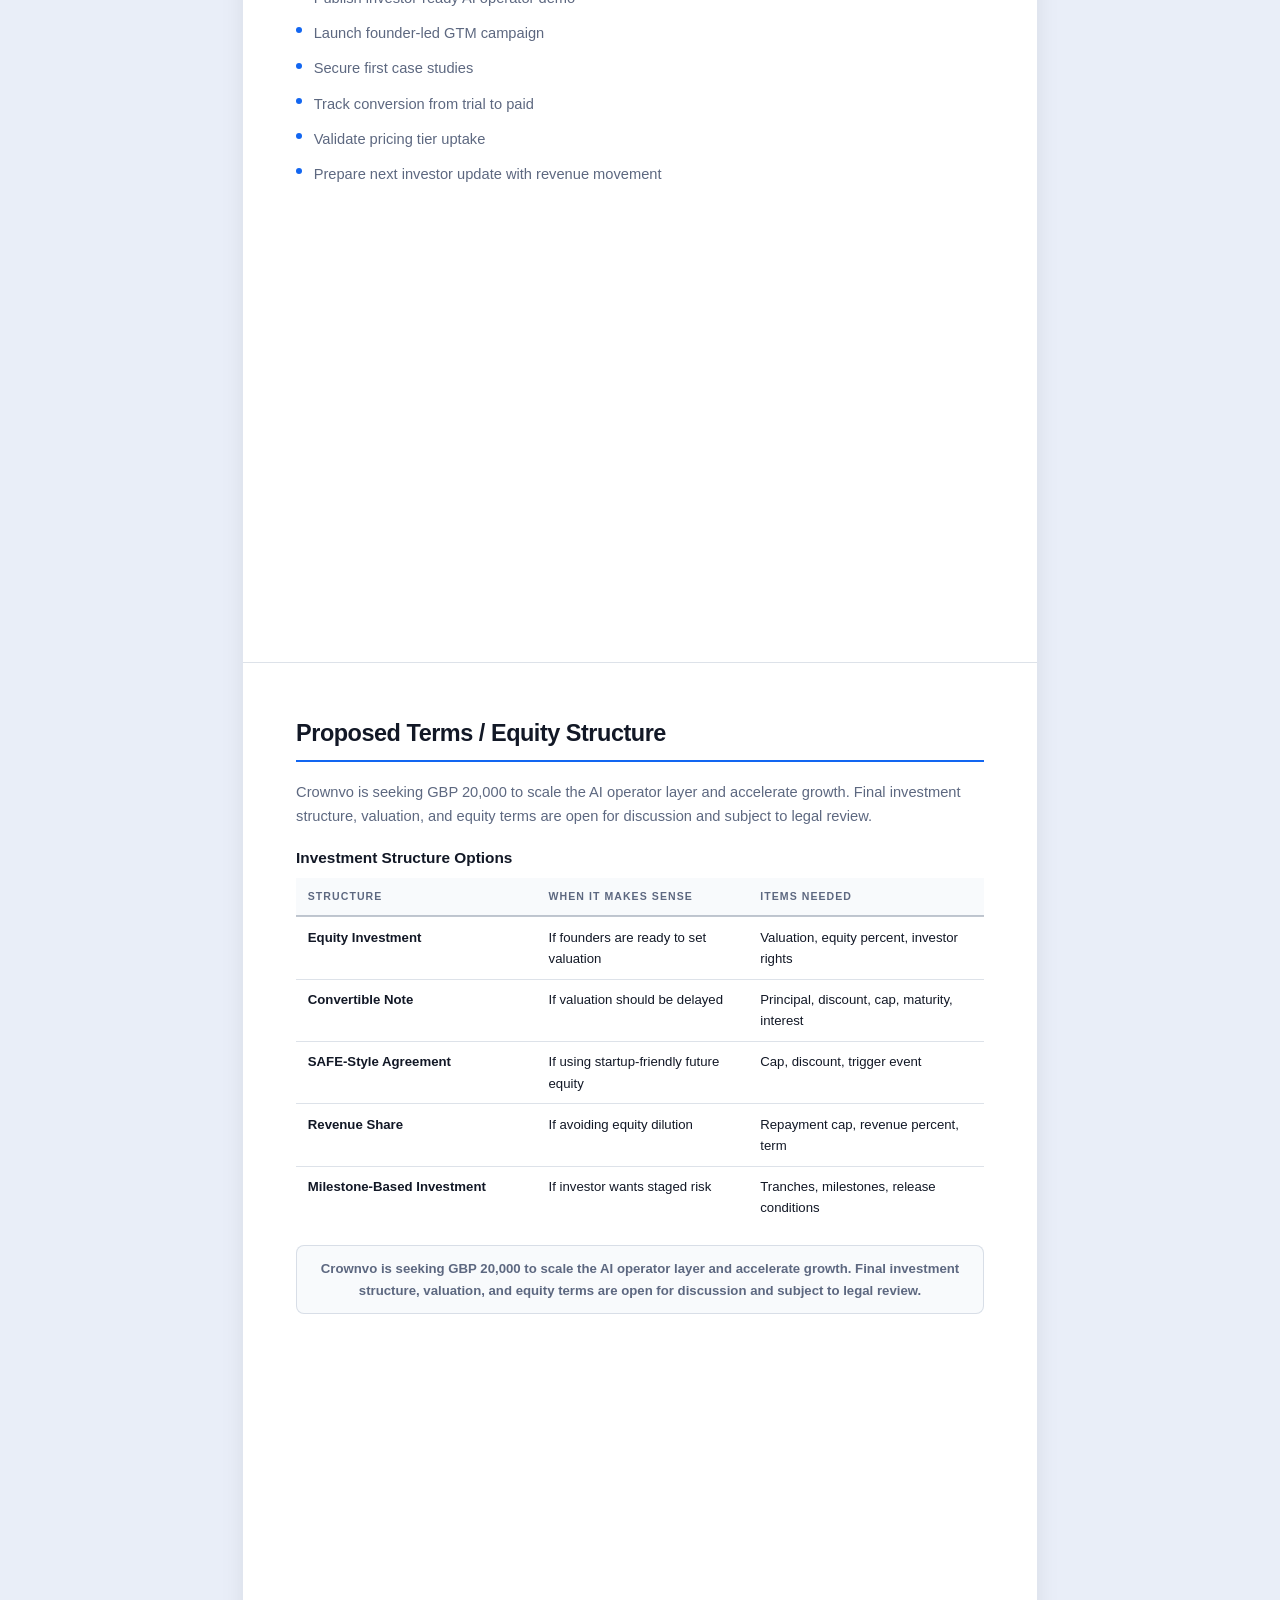
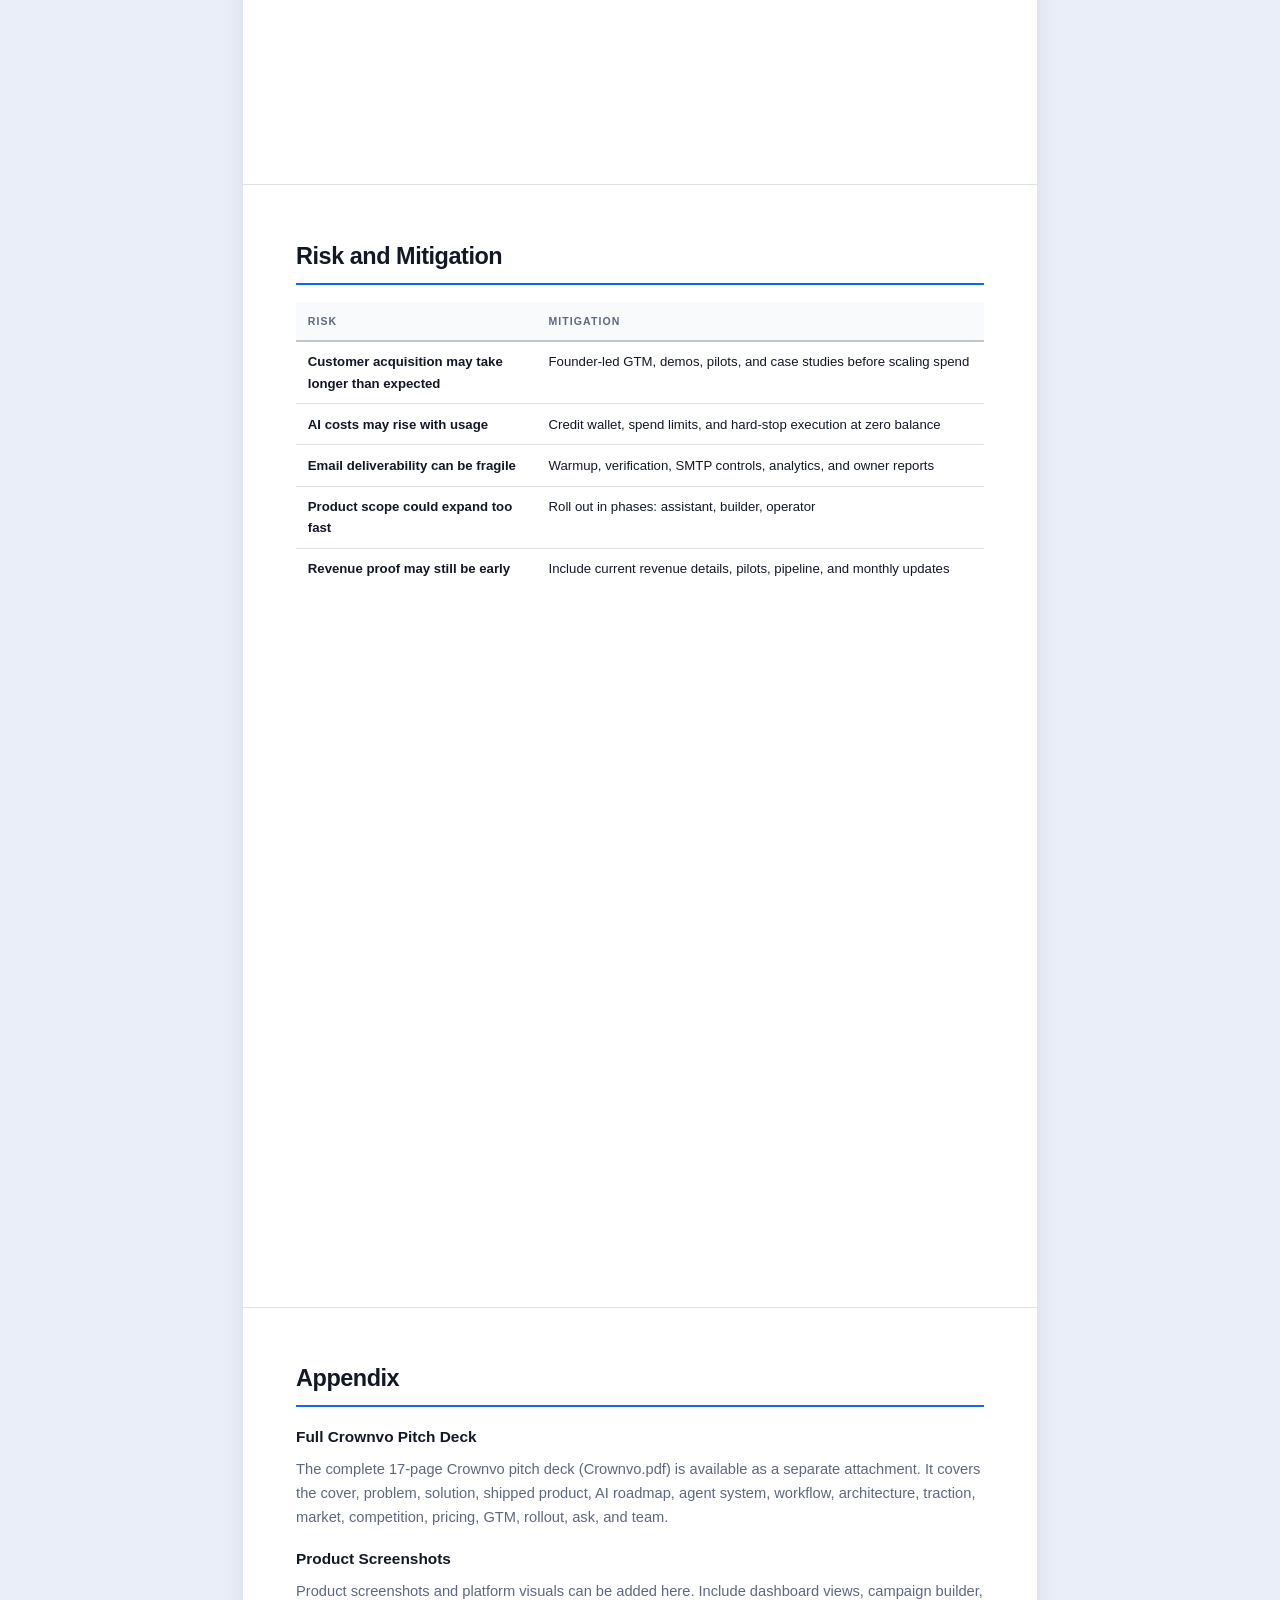
==== commit e65997a4: "Update financial projections scenarios" ====
--- a/investor.html
+++ b/investor.html
@@ -548,51 +548,69 @@
 
         <div class="section-block">
           <p class="tbd-note">
-            All projections are management assumptions, not guaranteed results. The conservative six-month case uses the founder-provided ramp: GBP 2,000 lifetime revenue, then GBP 750 in Month 4, GBP 1,750 in Month 5, and GBP 3,000 in Month 6. Average monthly revenue is total six-month revenue divided by 6.
-          </p>
-        </div>
-
-        <div class="section-block">
-          <h3>Conservative 6-Month Revenue Ramp</h3>
+            All projections are management assumptions, not guaranteed results. Each six-month scenario uses a one-time lifetime package plus Month 4, Month 5, and Month 6 monthly AI-feature revenue. Average monthly revenue is total period revenue divided by the timeline.
+          </p>
+        </div>
+
+        <div class="section-block">
+          <h3>6-Month Revenue Ramp by Scenario</h3>
           <table class="info-table">
             <thead>
               <tr>
                 <th>Timing</th>
-                <th>Revenue Type</th>
-                <th>Users</th>
-                <th>Revenue</th>
+                <th>Conservative Users</th>
+                <th>Conservative Revenue</th>
+                <th>Base Users</th>
+                <th>Base Revenue</th>
+                <th>Growth Users</th>
+                <th>Growth Revenue</th>
               </tr>
             </thead>
             <tbody>
               <tr>
                 <th>Launch period</th>
-                <td>Lifetime package - one time</td>
                 <td>100</td>
                 <td>GBP 2,000</td>
+                <td>150</td>
+                <td>GBP 3,000</td>
+                <td>200</td>
+                <td>GBP 4,000</td>
               </tr>
               <tr>
                 <th>Month 4</th>
-                <td>Monthly package with AI feature</td>
                 <td>30</td>
                 <td>GBP 750</td>
+                <td>50</td>
+                <td>GBP 1,250</td>
+                <td>80</td>
+                <td>GBP 2,000</td>
               </tr>
               <tr>
                 <th>Month 5</th>
-                <td>Monthly package with AI feature</td>
                 <td>70 total</td>
                 <td>GBP 1,750</td>
+                <td>100 total</td>
+                <td>GBP 2,500</td>
+                <td>160 total</td>
+                <td>GBP 4,000</td>
               </tr>
               <tr>
                 <th>Month 6</th>
-                <td>Monthly package with AI feature</td>
                 <td>120 total</td>
                 <td>GBP 3,000</td>
+                <td>170 total</td>
+                <td>GBP 4,250</td>
+                <td>280 total</td>
+                <td>GBP 7,000</td>
               </tr>
               <tr>
                 <th>6-Month Total</th>
-                <td>One-time plus monthly ramp</td>
                 <td>100 lifetime + 120 monthly</td>
                 <td>GBP 7,500</td>
+                <td>150 lifetime + 170 monthly</td>
+                <td>GBP 11,000</td>
+                <td>200 lifetime + 280 monthly</td>
+                <td>GBP 17,000</td>
               </tr>
             </tbody>
           </table>
@@ -623,20 +641,20 @@
             <tr>
               <th>Base Case</th>
               <td>6 months</td>
-              <td>35</td>
-              <td>GBP 9,450</td>
-              <td>GBP 1,575</td>
+              <td>150 lifetime + 170 monthly</td>
+              <td>GBP 11,000</td>
+              <td>GBP 1,833</td>
               <td>GBP 7,398</td>
-              <td>GBP 2,052</td>
+              <td>GBP 3,602</td>
             </tr>
             <tr>
               <th>Growth Case</th>
               <td>6 months</td>
-              <td>50</td>
-              <td>GBP 13,500</td>
-              <td>GBP 2,250</td>
+              <td>200 lifetime + 280 monthly</td>
+              <td>GBP 17,000</td>
+              <td>GBP 2,833</td>
               <td>GBP 7,398</td>
-              <td>GBP 6,102</td>
+              <td>GBP 9,602</td>
             </tr>
             <tr>
               <th>Conservative</th>
@@ -650,20 +668,20 @@
             <tr>
               <th>Base Case</th>
               <td>12 months</td>
-              <td>80</td>
-              <td>GBP 43,200</td>
-              <td>GBP 3,600</td>
+              <td>150 lifetime + 170 monthly</td>
+              <td>GBP 36,500</td>
+              <td>GBP 3,042</td>
               <td>GBP 15,696</td>
-              <td>GBP 27,504</td>
+              <td>GBP 20,804</td>
             </tr>
             <tr>
               <th>Growth Case</th>
               <td>12 months</td>
-              <td>125</td>
-              <td>GBP 67,500</td>
-              <td>GBP 5,625</td>
+              <td>200 lifetime + 280 monthly</td>
+              <td>GBP 59,000</td>
+              <td>GBP 4,917</td>
               <td>GBP 15,696</td>
-              <td>GBP 51,804</td>
+              <td>GBP 43,304</td>
             </tr>
             <tr>
               <th>Conservative</th>
@@ -677,20 +695,20 @@
             <tr>
               <th>Base Case</th>
               <td>24 months</td>
-              <td>170</td>
-              <td>GBP 183,600</td>
-              <td>GBP 7,650</td>
+              <td>150 lifetime + 170 monthly</td>
+              <td>GBP 87,500</td>
+              <td>GBP 3,646</td>
               <td>GBP 32,292</td>
-              <td>GBP 151,308</td>
+              <td>GBP 55,208</td>
             </tr>
             <tr>
               <th>Growth Case</th>
               <td>24 months</td>
-              <td>280</td>
-              <td>GBP 302,400</td>
-              <td>GBP 12,600</td>
+              <td>200 lifetime + 280 monthly</td>
+              <td>GBP 143,000</td>
+              <td>GBP 5,958</td>
               <td>GBP 32,292</td>
-              <td>GBP 270,108</td>
+              <td>GBP 110,708</td>
             </tr>
           </tbody>
         </table>
@@ -698,11 +716,11 @@
         <div class="section-block">
           <h3>Projection Assumptions to Confirm</h3>
           <ul class="feature-list">
-            <li>Conservative 6-month revenue totals GBP 7,500, so average monthly revenue is GBP 1,250.</li>
-            <li>The monthly AI feature package is modeled at GBP 25/user from Month 4 onward.</li>
-            <li>The deck's gross 6-month operating plan is GBP 8,298, but the conservative case removes GBP 900 of pre-AI feature cost before Month 4.</li>
+            <li>Lifetime package revenue is modeled at GBP 20/user; monthly AI-feature revenue is modeled at GBP 25/user from Month 4 onward.</li>
+            <li>6-month revenue totals are GBP 7,500 conservative, GBP 11,000 base case, and GBP 17,000 growth case.</li>
+            <li>The deck's gross 6-month operating plan is GBP 8,298, but these scenarios remove GBP 900 of pre-AI feature cost before Month 4.</li>
             <li>Adjusted operating cost equals GBP 7,398 for 6 months, GBP 15,696 for 12 months, and GBP 32,292 for 24 months.</li>
-            <li>The conservative 6-month case moves into a positive GBP 102 net position after the AI feature revenue ramp.</li>
+            <li>All three 6-month scenarios show a positive net position after the AI-feature revenue ramp.</li>
             <li>Trial-to-paid conversion, churn, and actual plan mix should be updated from billing data before sending.</li>
           </ul>
         </div>
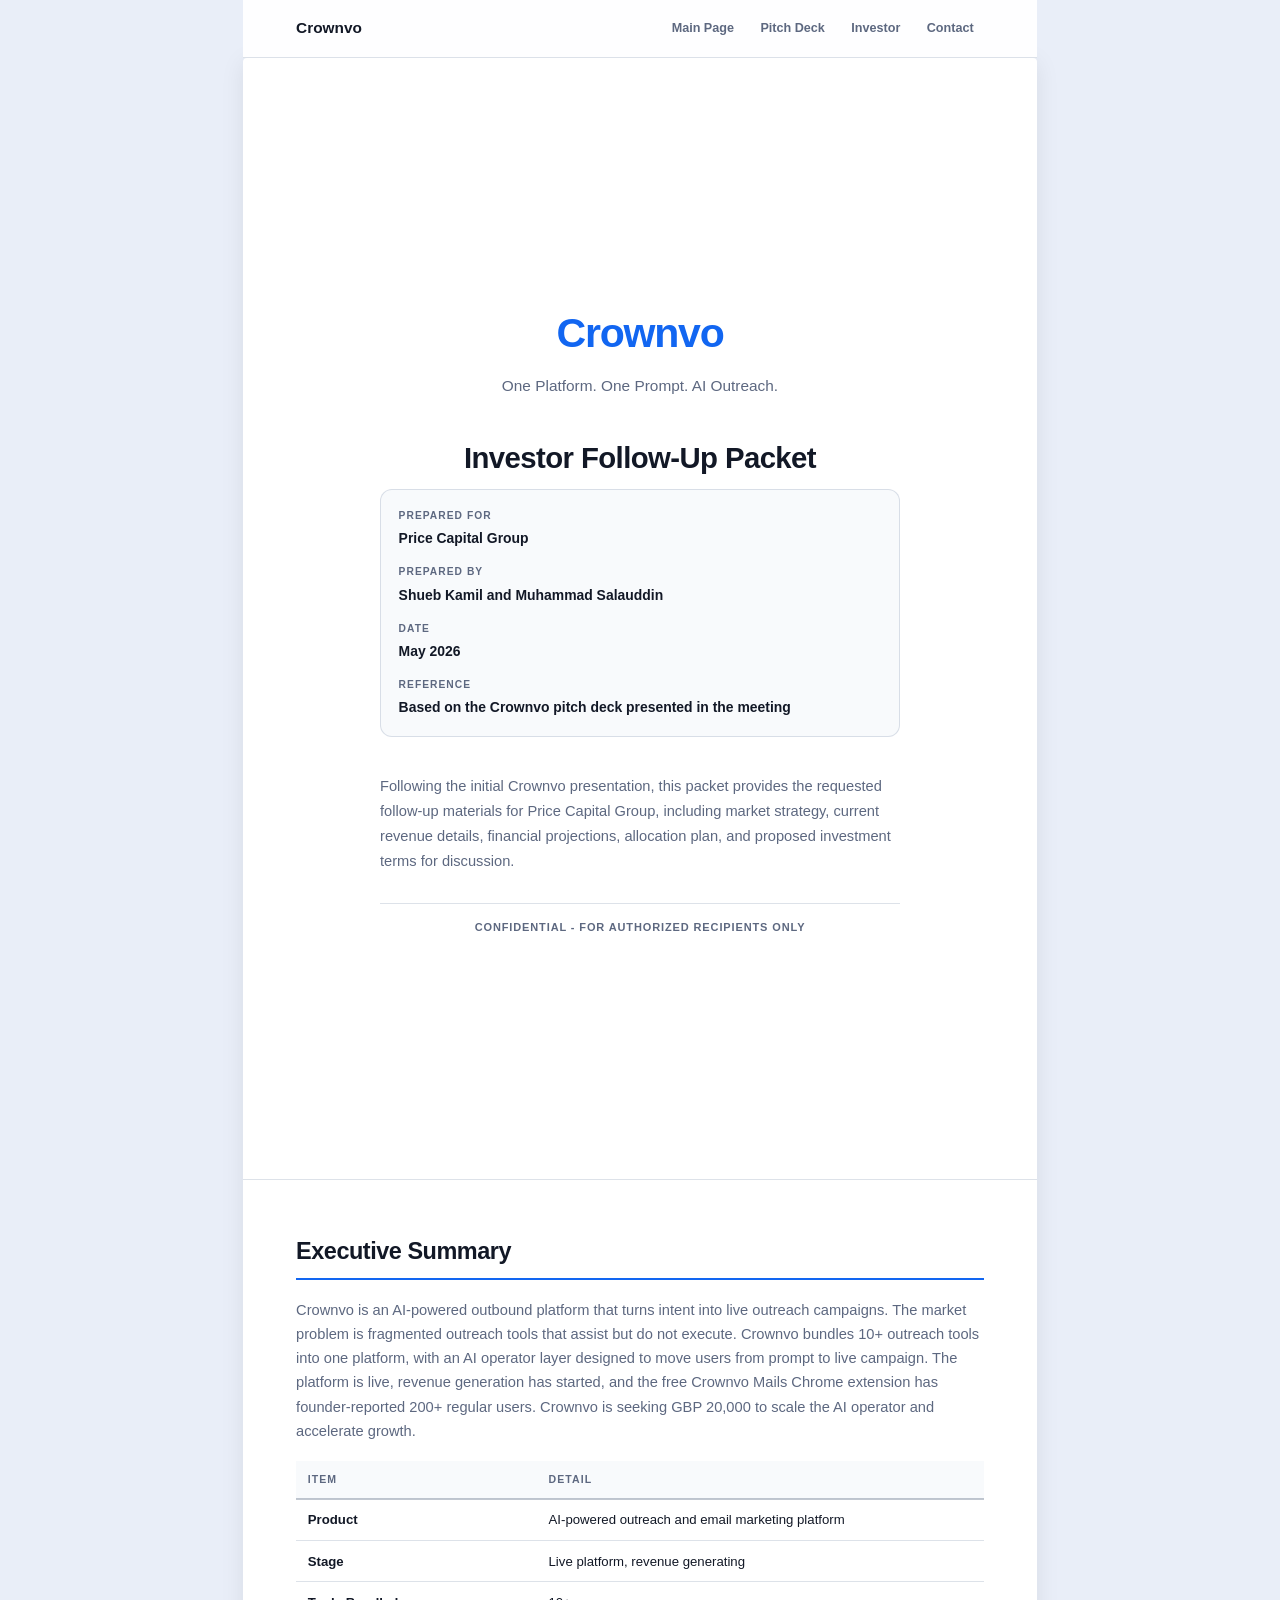
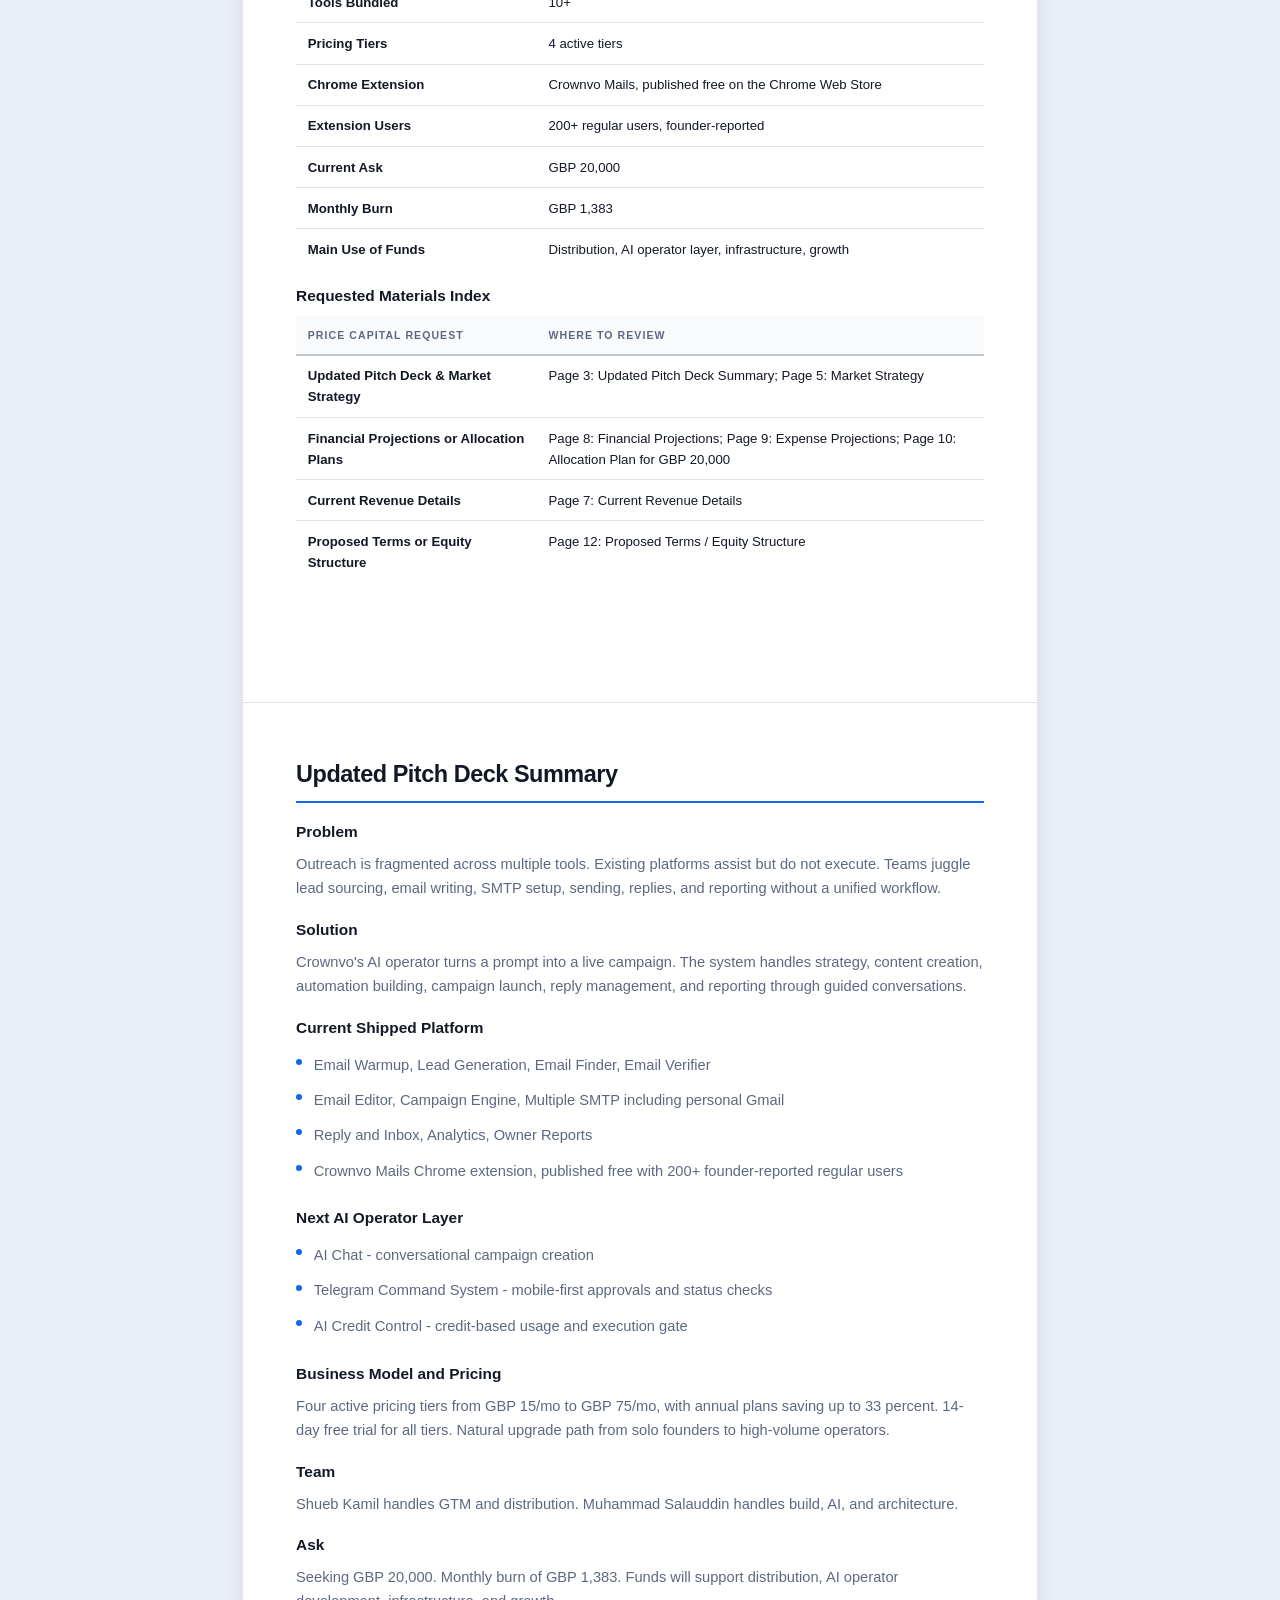
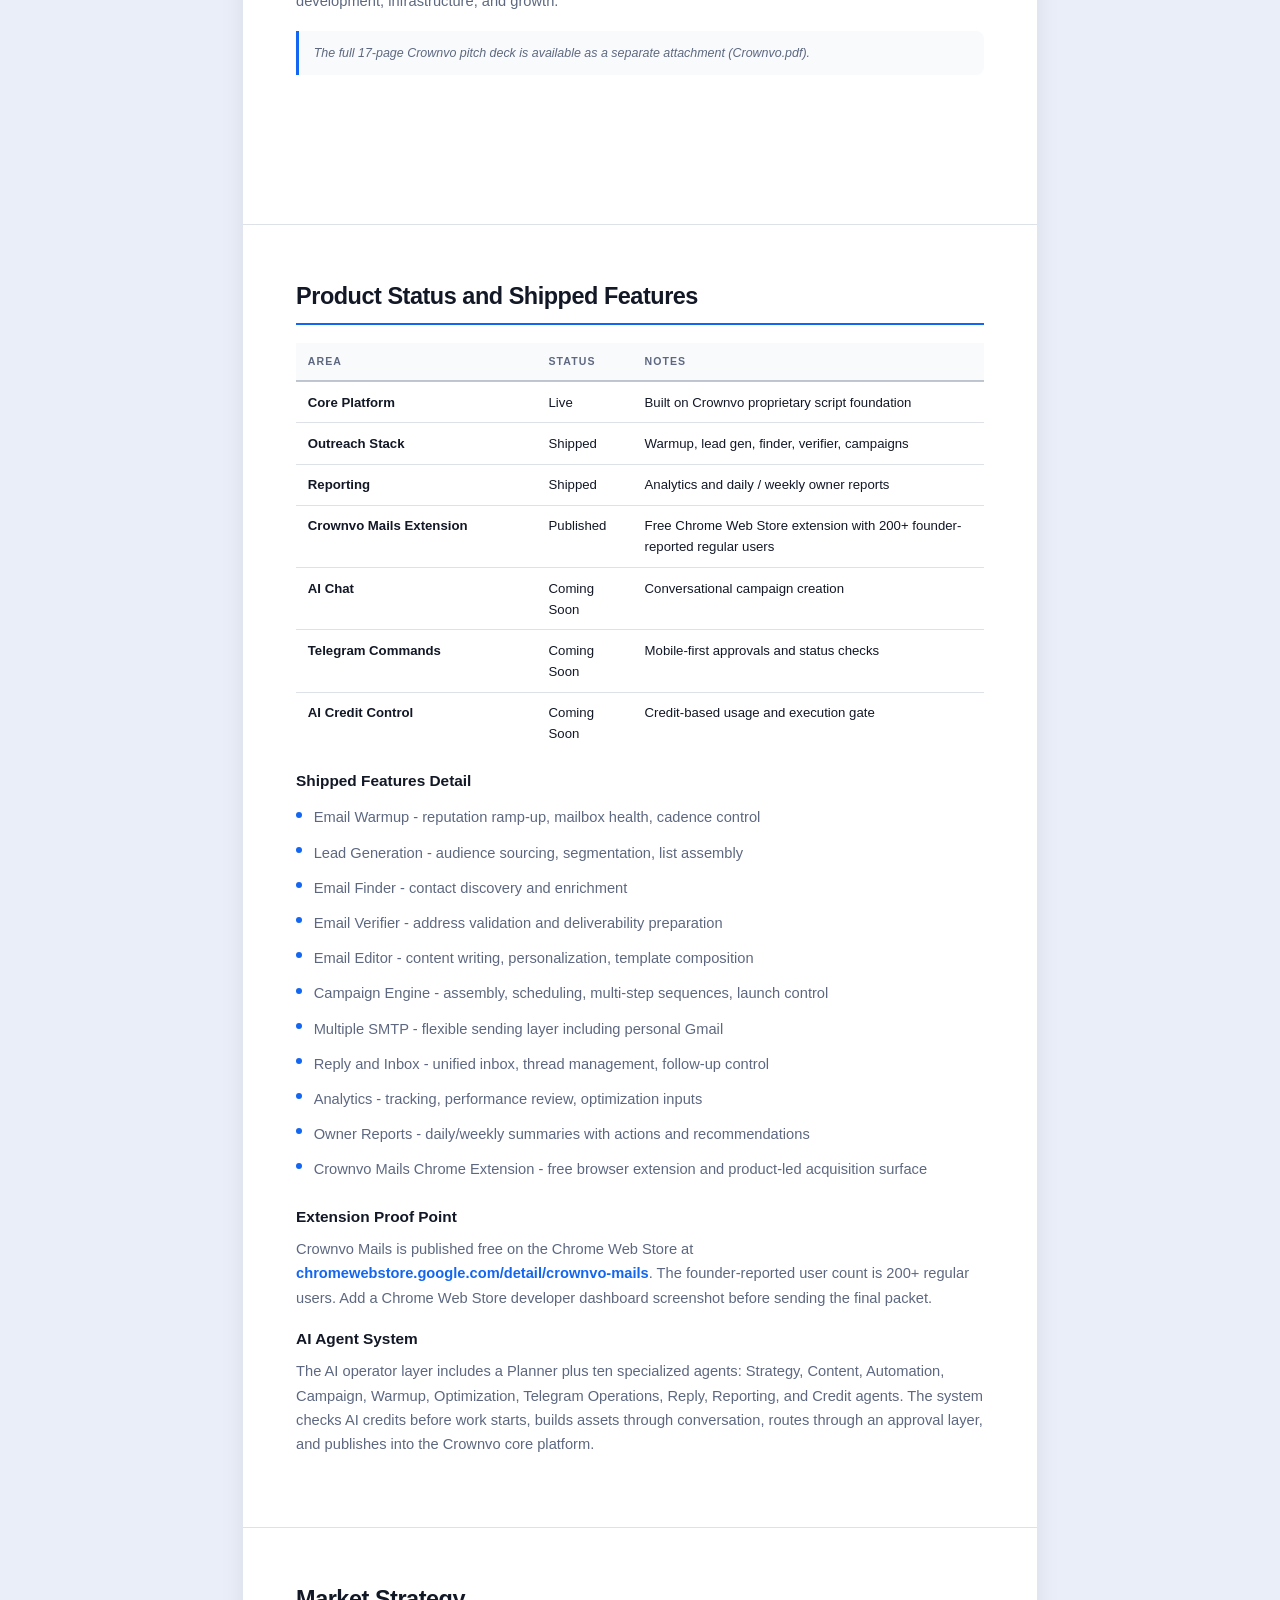
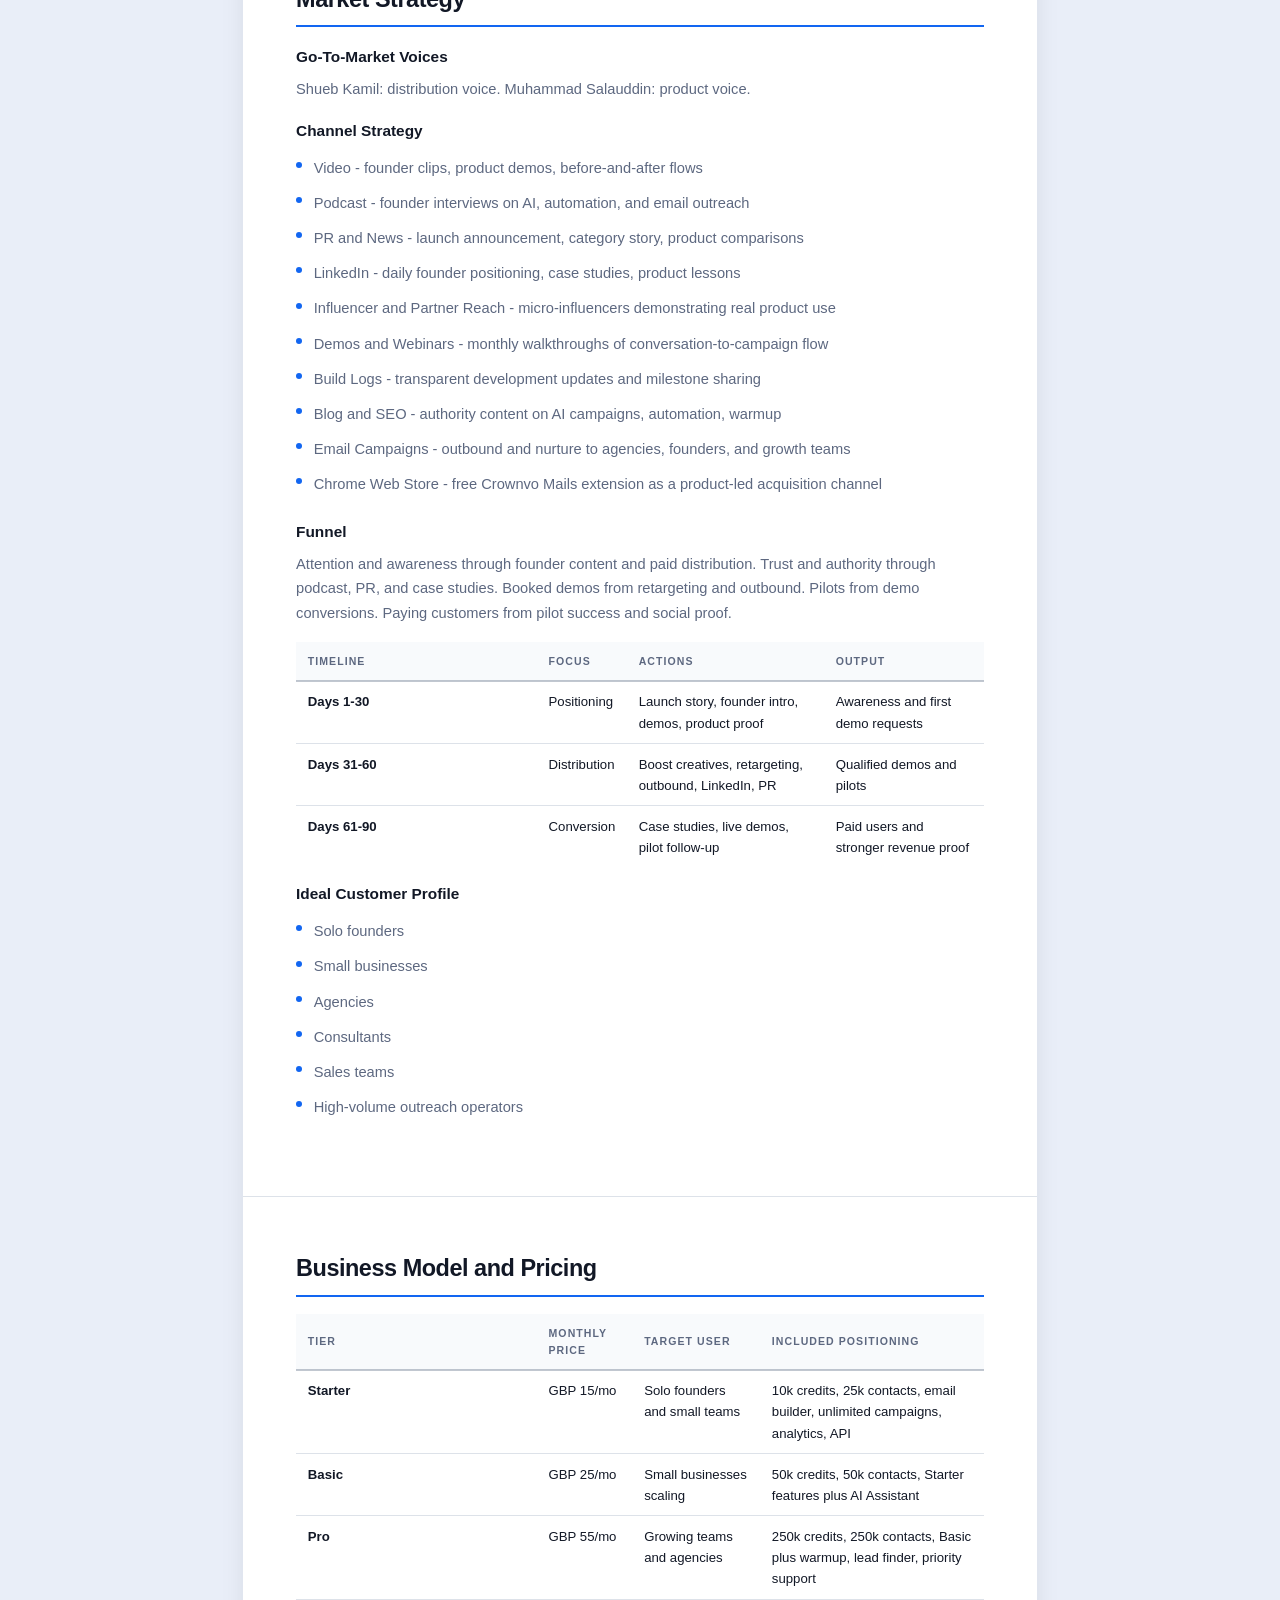
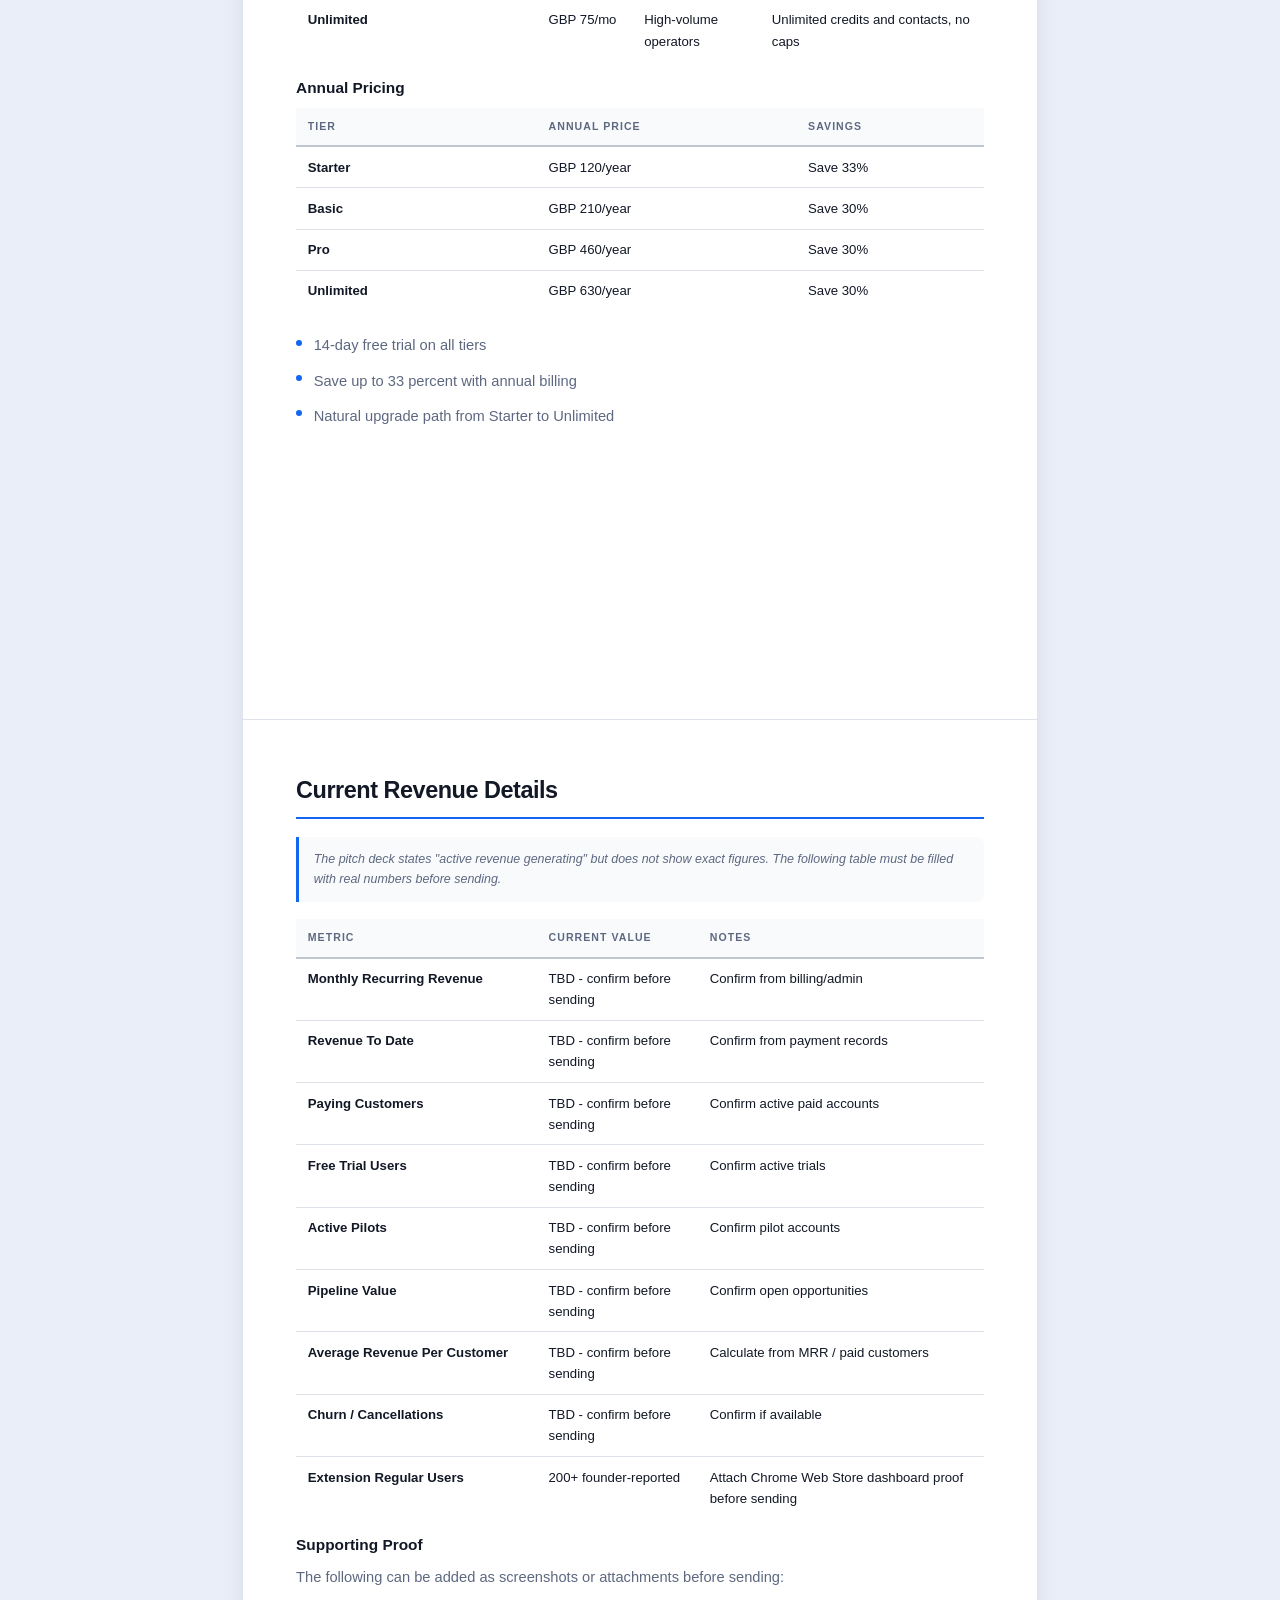
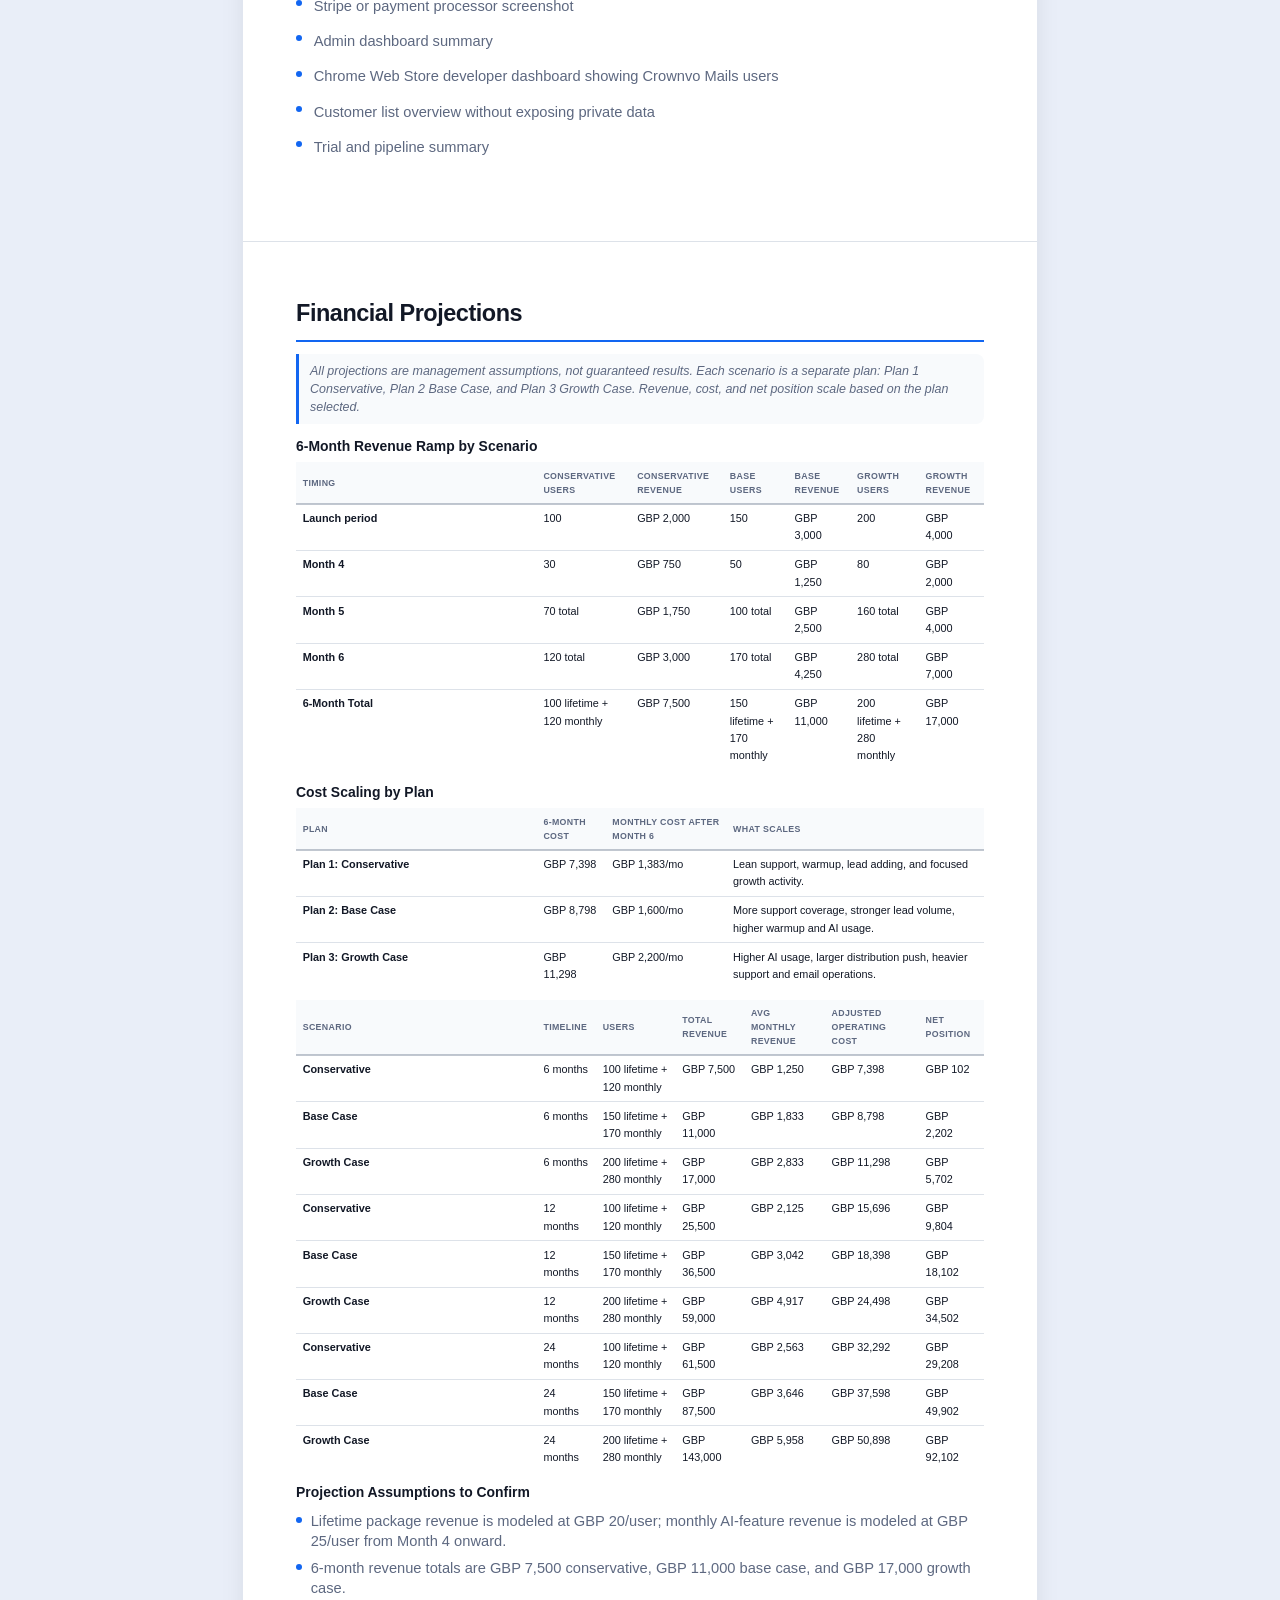
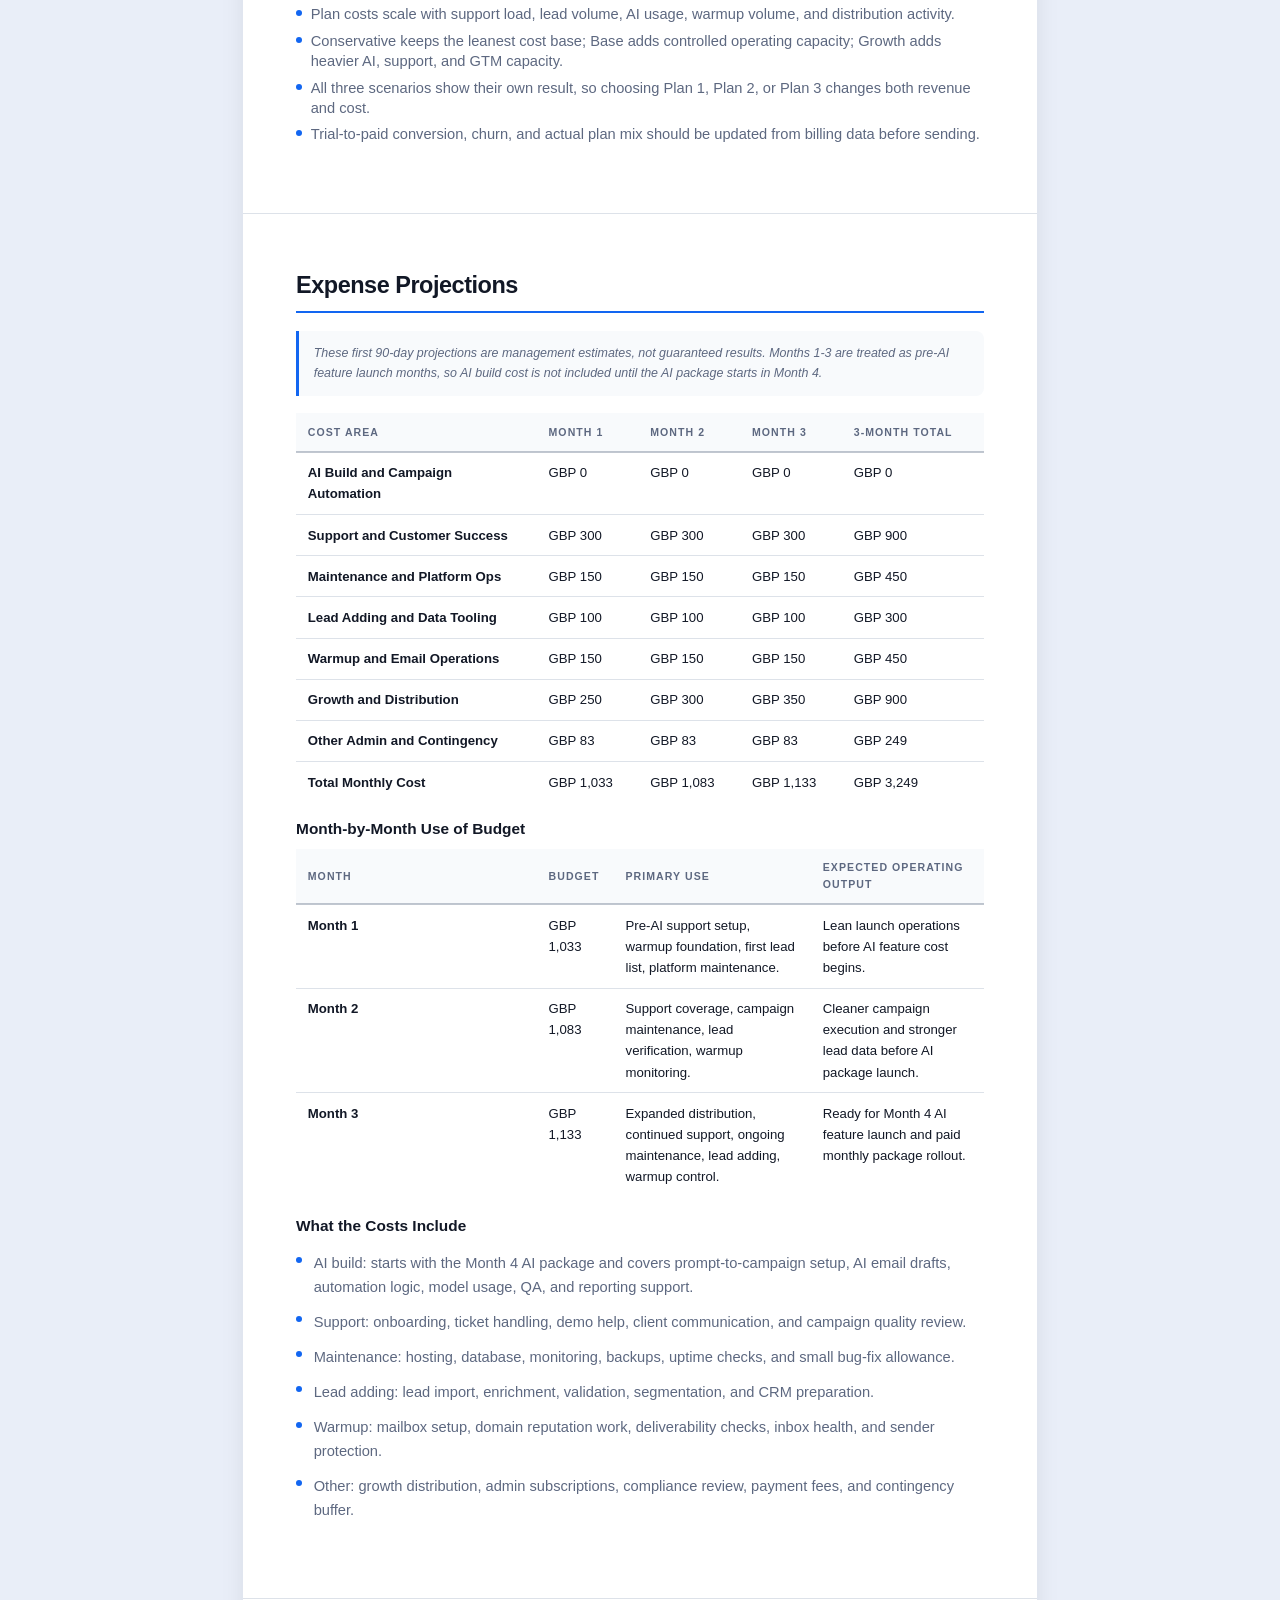
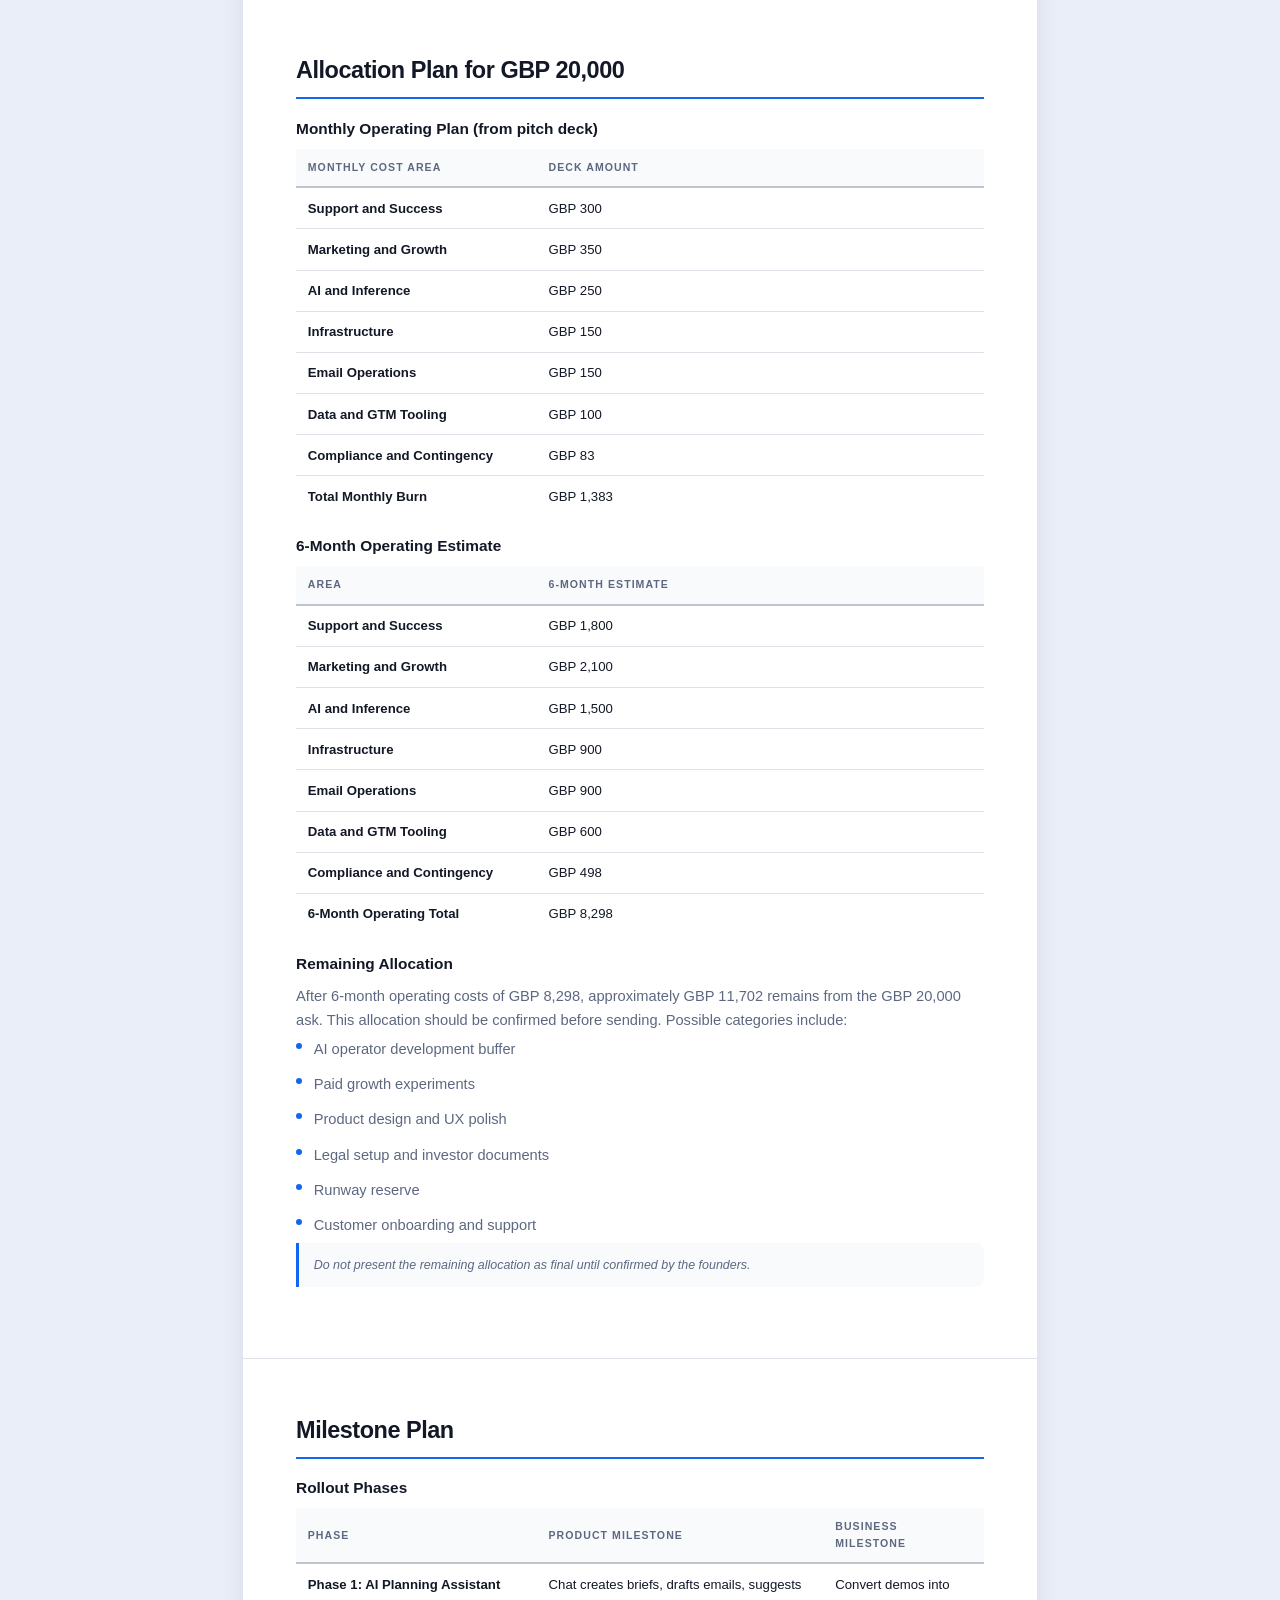
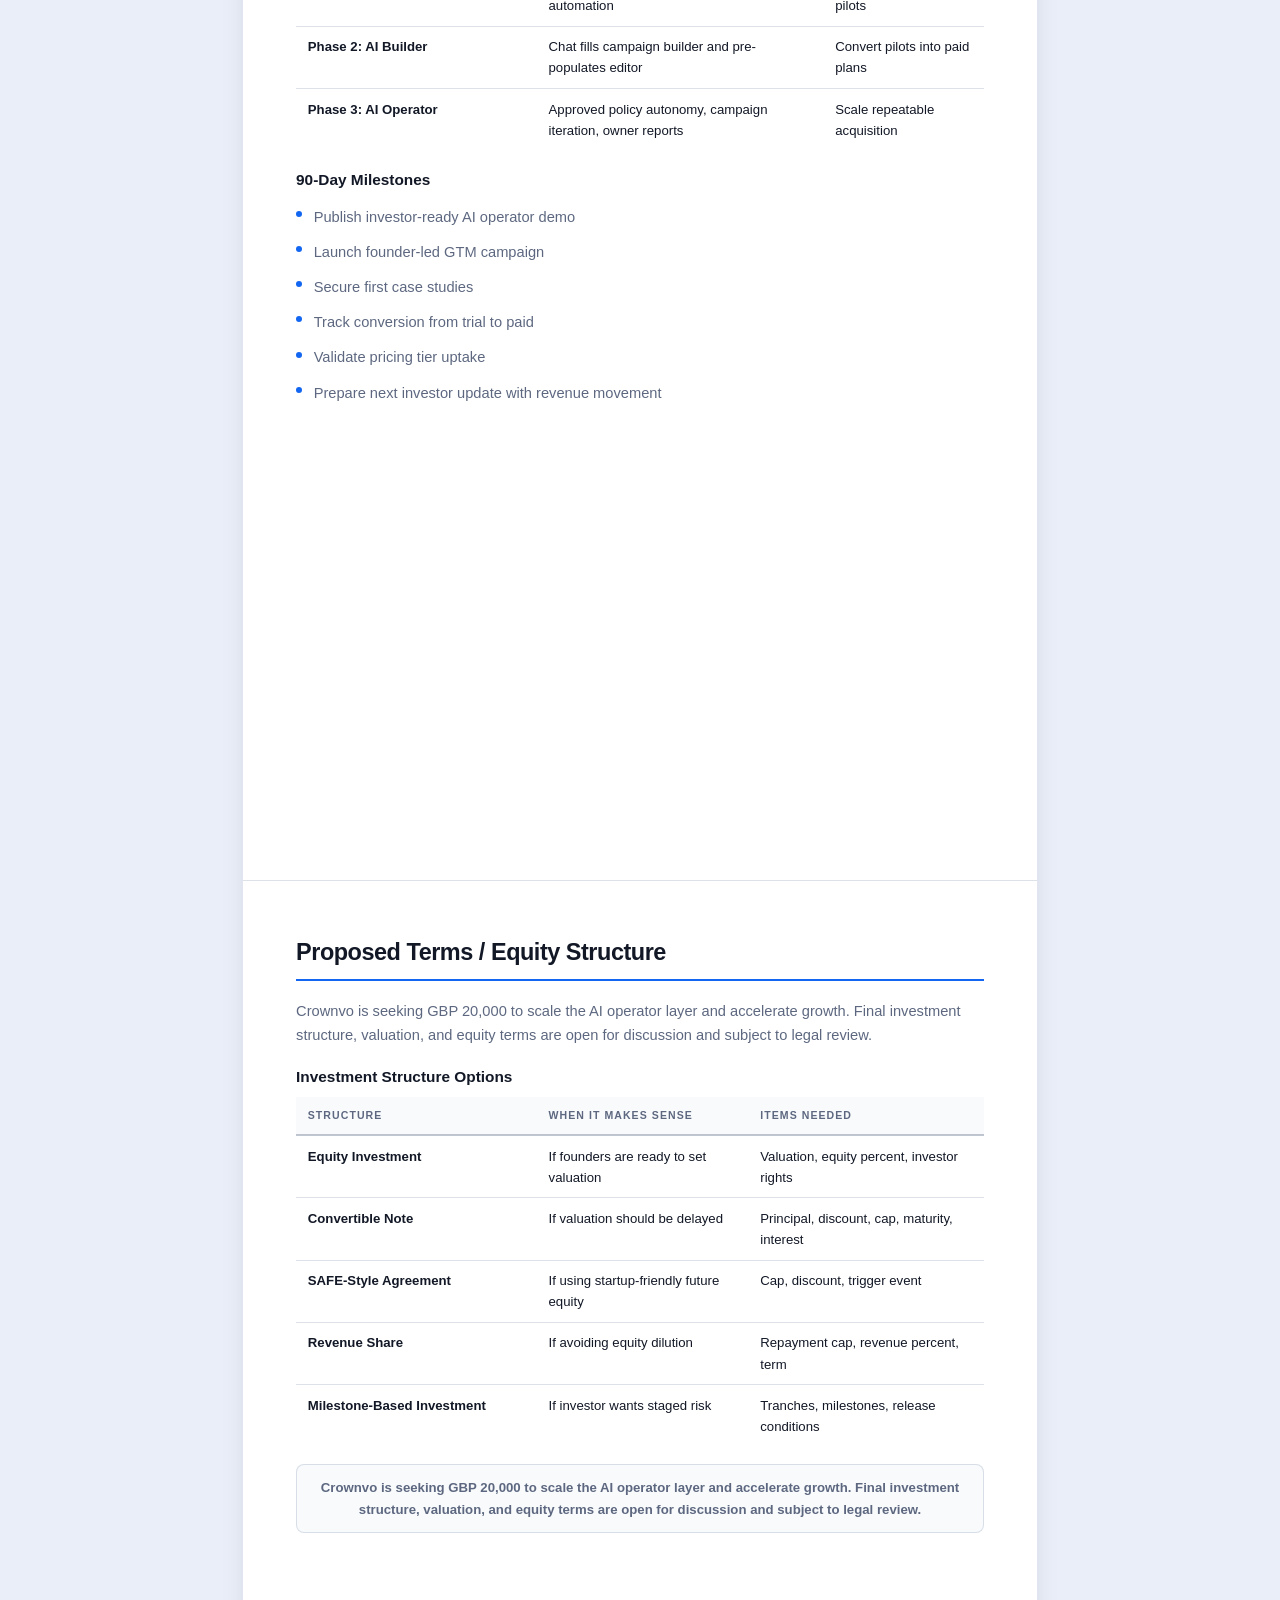
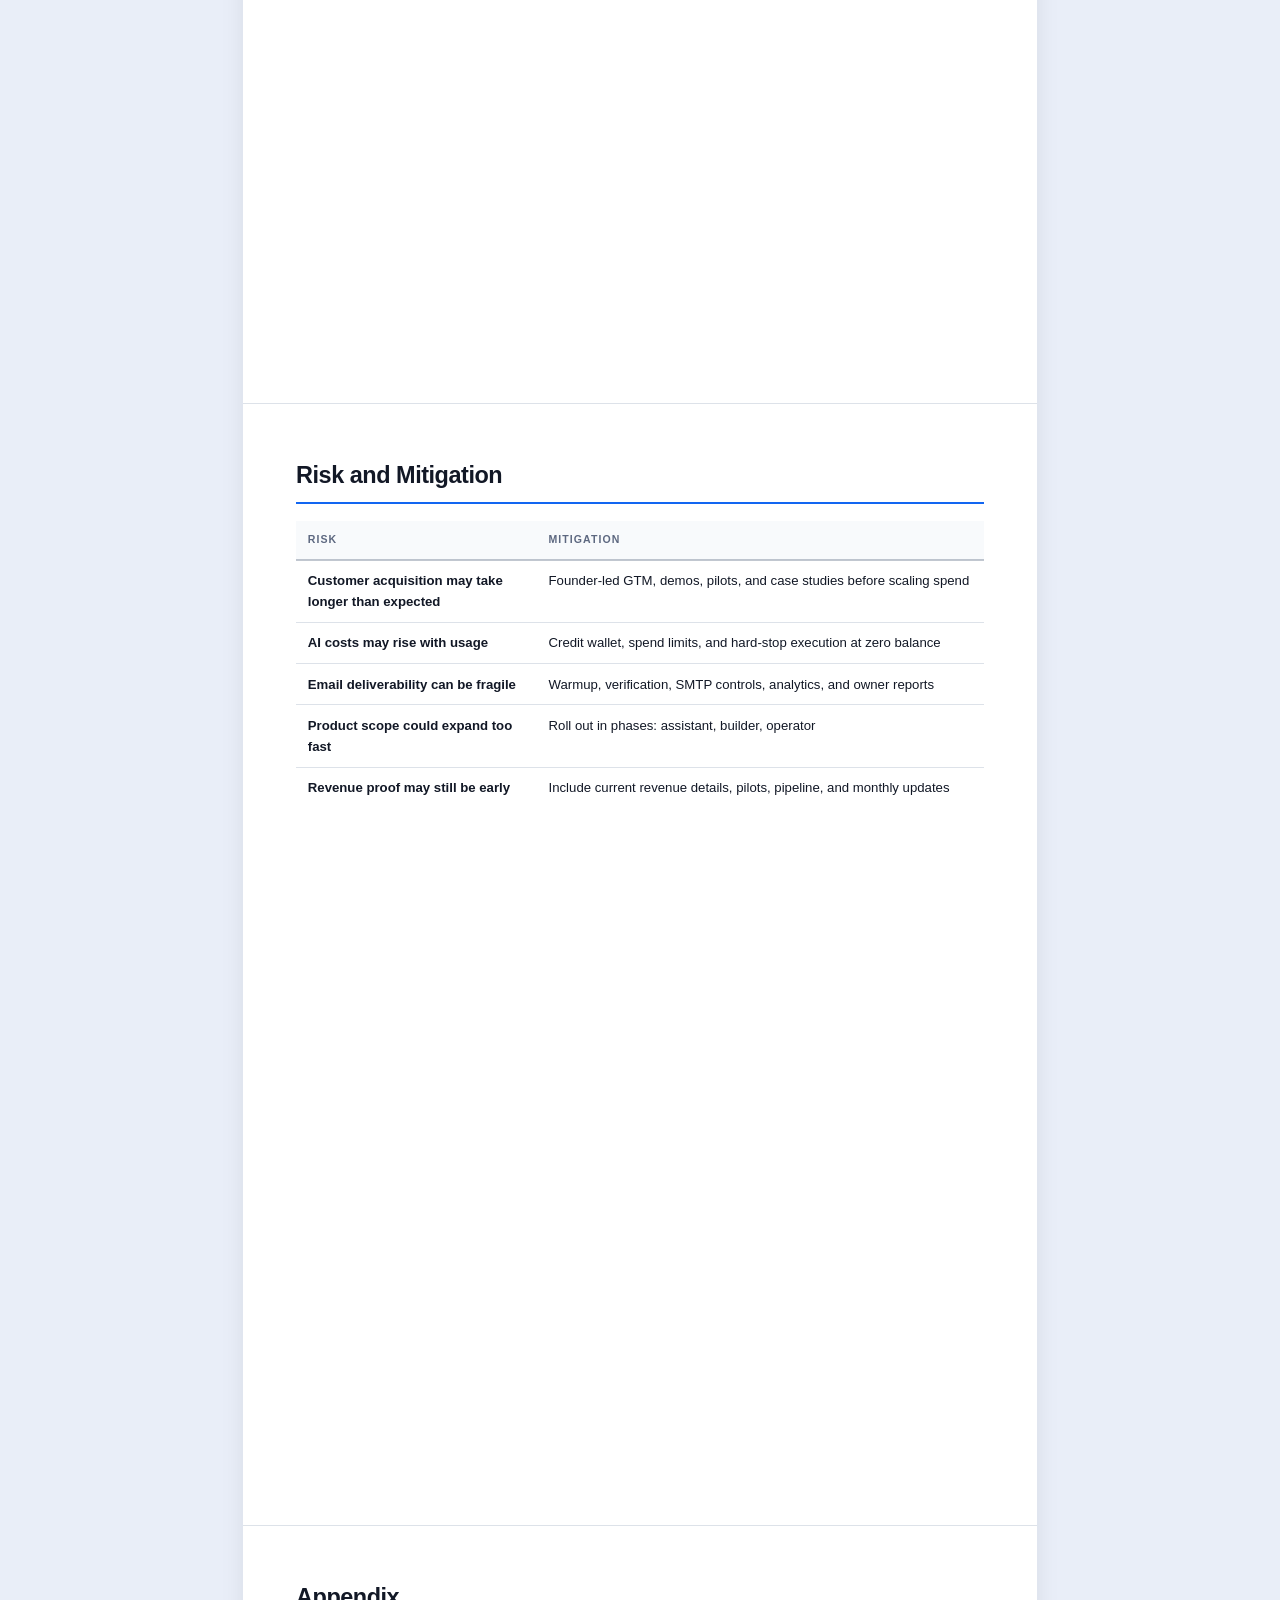
==== commit 032ddf71: "Update financial projections scenarios" ====
--- a/investor.html
+++ b/investor.html
@@ -548,7 +548,7 @@
 
         <div class="section-block">
           <p class="tbd-note">
-            All projections are management assumptions, not guaranteed results. Each six-month scenario uses a one-time lifetime package plus Month 4, Month 5, and Month 6 monthly AI-feature revenue. Average monthly revenue is total period revenue divided by the timeline.
+            All projections are management assumptions, not guaranteed results. Each scenario is a separate plan: Plan 1 Conservative, Plan 2 Base Case, and Plan 3 Growth Case. Revenue, cost, and net position scale based on the plan selected.
           </p>
         </div>
 
@@ -616,6 +616,40 @@
           </table>
         </div>
 
+        <div class="section-block">
+          <h3>Cost Scaling by Plan</h3>
+          <table class="info-table">
+            <thead>
+              <tr>
+                <th>Plan</th>
+                <th>6-Month Cost</th>
+                <th>Monthly Cost After Month 6</th>
+                <th>What Scales</th>
+              </tr>
+            </thead>
+            <tbody>
+              <tr>
+                <th>Plan 1: Conservative</th>
+                <td>GBP 7,398</td>
+                <td>GBP 1,383/mo</td>
+                <td>Lean support, warmup, lead adding, and focused growth activity.</td>
+              </tr>
+              <tr>
+                <th>Plan 2: Base Case</th>
+                <td>GBP 8,798</td>
+                <td>GBP 1,600/mo</td>
+                <td>More support coverage, stronger lead volume, higher warmup and AI usage.</td>
+              </tr>
+              <tr>
+                <th>Plan 3: Growth Case</th>
+                <td>GBP 11,298</td>
+                <td>GBP 2,200/mo</td>
+                <td>Higher AI usage, larger distribution push, heavier support and email operations.</td>
+              </tr>
+            </tbody>
+          </table>
+        </div>
+
         <table class="info-table">
           <thead>
             <tr>
@@ -644,8 +678,8 @@
               <td>150 lifetime + 170 monthly</td>
               <td>GBP 11,000</td>
               <td>GBP 1,833</td>
-              <td>GBP 7,398</td>
-              <td>GBP 3,602</td>
+              <td>GBP 8,798</td>
+              <td>GBP 2,202</td>
             </tr>
             <tr>
               <th>Growth Case</th>
@@ -653,8 +687,8 @@
               <td>200 lifetime + 280 monthly</td>
               <td>GBP 17,000</td>
               <td>GBP 2,833</td>
-              <td>GBP 7,398</td>
-              <td>GBP 9,602</td>
+              <td>GBP 11,298</td>
+              <td>GBP 5,702</td>
             </tr>
             <tr>
               <th>Conservative</th>
@@ -671,8 +705,8 @@
               <td>150 lifetime + 170 monthly</td>
               <td>GBP 36,500</td>
               <td>GBP 3,042</td>
-              <td>GBP 15,696</td>
-              <td>GBP 20,804</td>
+              <td>GBP 18,398</td>
+              <td>GBP 18,102</td>
             </tr>
             <tr>
               <th>Growth Case</th>
@@ -680,8 +714,8 @@
               <td>200 lifetime + 280 monthly</td>
               <td>GBP 59,000</td>
               <td>GBP 4,917</td>
-              <td>GBP 15,696</td>
-              <td>GBP 43,304</td>
+              <td>GBP 24,498</td>
+              <td>GBP 34,502</td>
             </tr>
             <tr>
               <th>Conservative</th>
@@ -698,8 +732,8 @@
               <td>150 lifetime + 170 monthly</td>
               <td>GBP 87,500</td>
               <td>GBP 3,646</td>
-              <td>GBP 32,292</td>
-              <td>GBP 55,208</td>
+              <td>GBP 37,598</td>
+              <td>GBP 49,902</td>
             </tr>
             <tr>
               <th>Growth Case</th>
@@ -707,8 +741,8 @@
               <td>200 lifetime + 280 monthly</td>
               <td>GBP 143,000</td>
               <td>GBP 5,958</td>
-              <td>GBP 32,292</td>
-              <td>GBP 110,708</td>
+              <td>GBP 50,898</td>
+              <td>GBP 92,102</td>
             </tr>
           </tbody>
         </table>
@@ -718,9 +752,9 @@
           <ul class="feature-list">
             <li>Lifetime package revenue is modeled at GBP 20/user; monthly AI-feature revenue is modeled at GBP 25/user from Month 4 onward.</li>
             <li>6-month revenue totals are GBP 7,500 conservative, GBP 11,000 base case, and GBP 17,000 growth case.</li>
-            <li>The deck's gross 6-month operating plan is GBP 8,298, but these scenarios remove GBP 900 of pre-AI feature cost before Month 4.</li>
-            <li>Adjusted operating cost equals GBP 7,398 for 6 months, GBP 15,696 for 12 months, and GBP 32,292 for 24 months.</li>
-            <li>All three 6-month scenarios show a positive net position after the AI-feature revenue ramp.</li>
+            <li>Plan costs scale with support load, lead volume, AI usage, warmup volume, and distribution activity.</li>
+            <li>Conservative keeps the leanest cost base; Base adds controlled operating capacity; Growth adds heavier AI, support, and GTM capacity.</li>
+            <li>All three scenarios show their own result, so choosing Plan 1, Plan 2, or Plan 3 changes both revenue and cost.</li>
             <li>Trial-to-paid conversion, churn, and actual plan mix should be updated from billing data before sending.</li>
           </ul>
         </div>
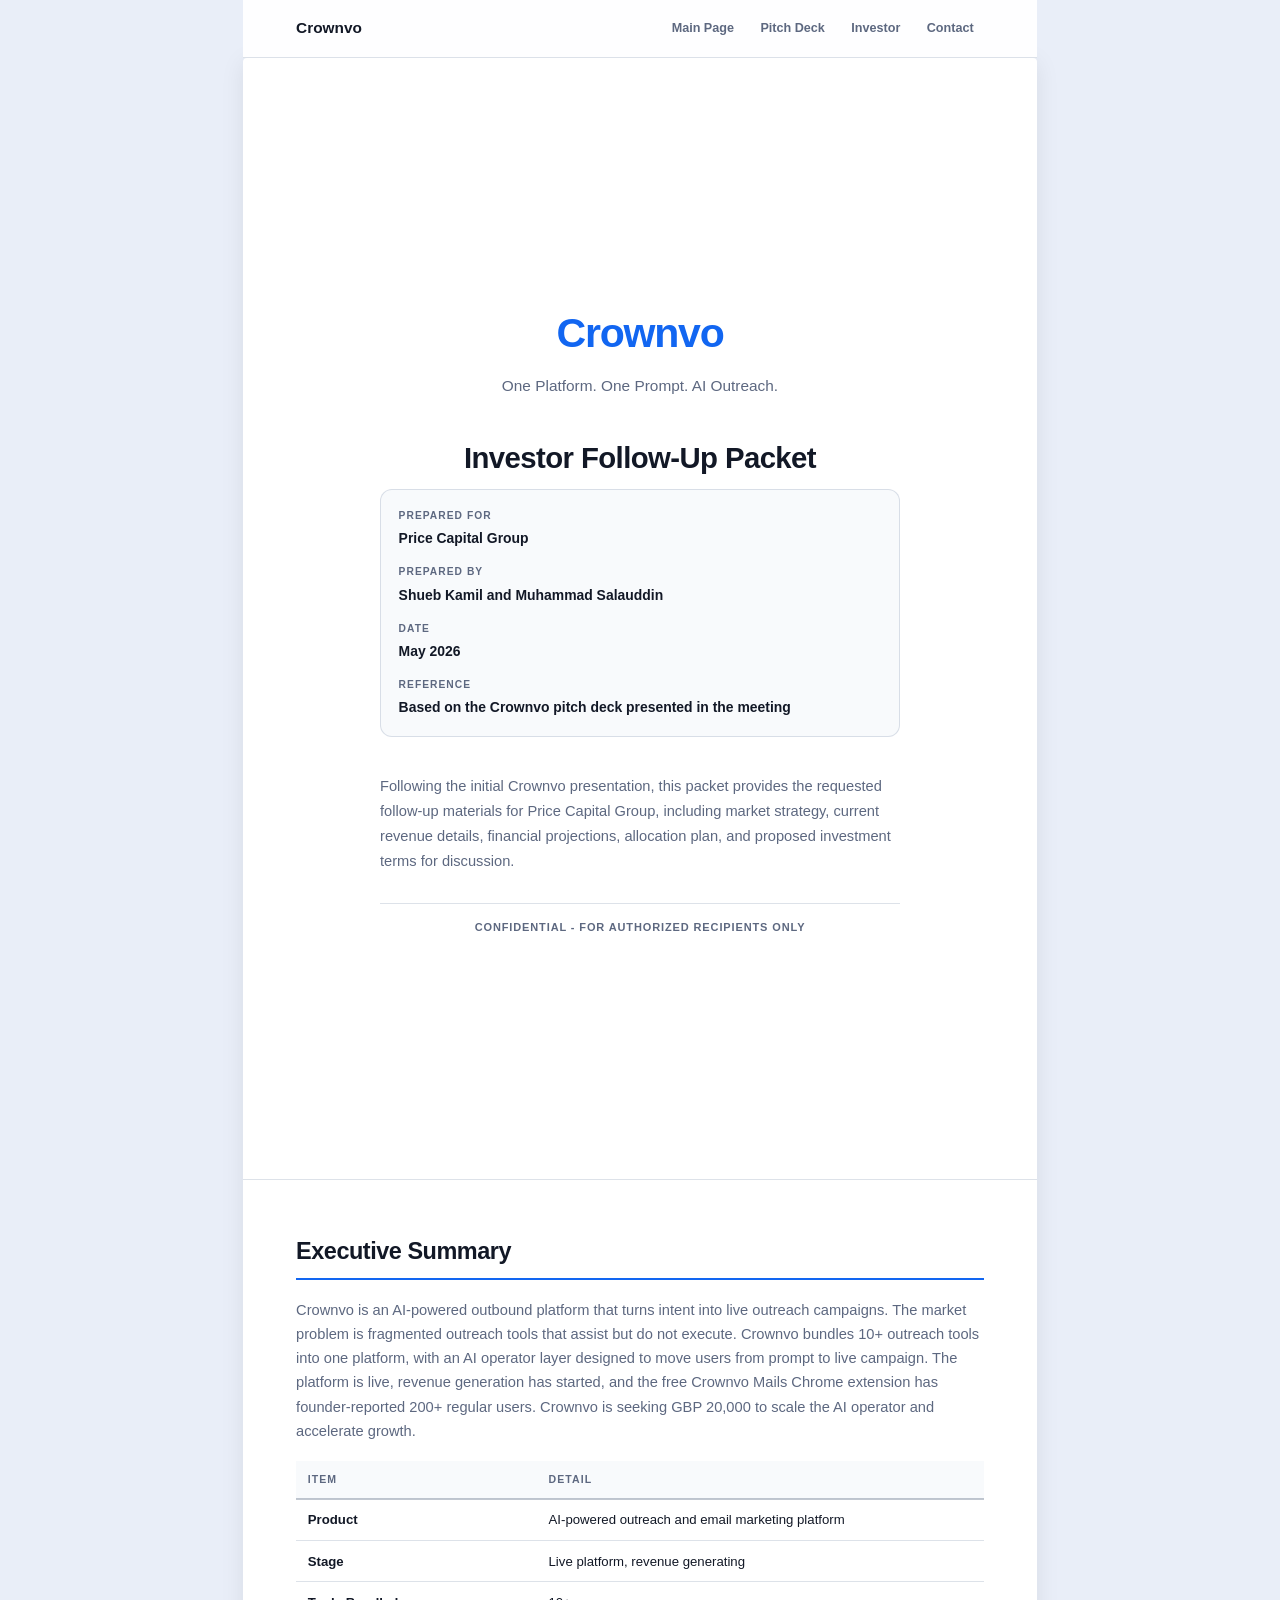
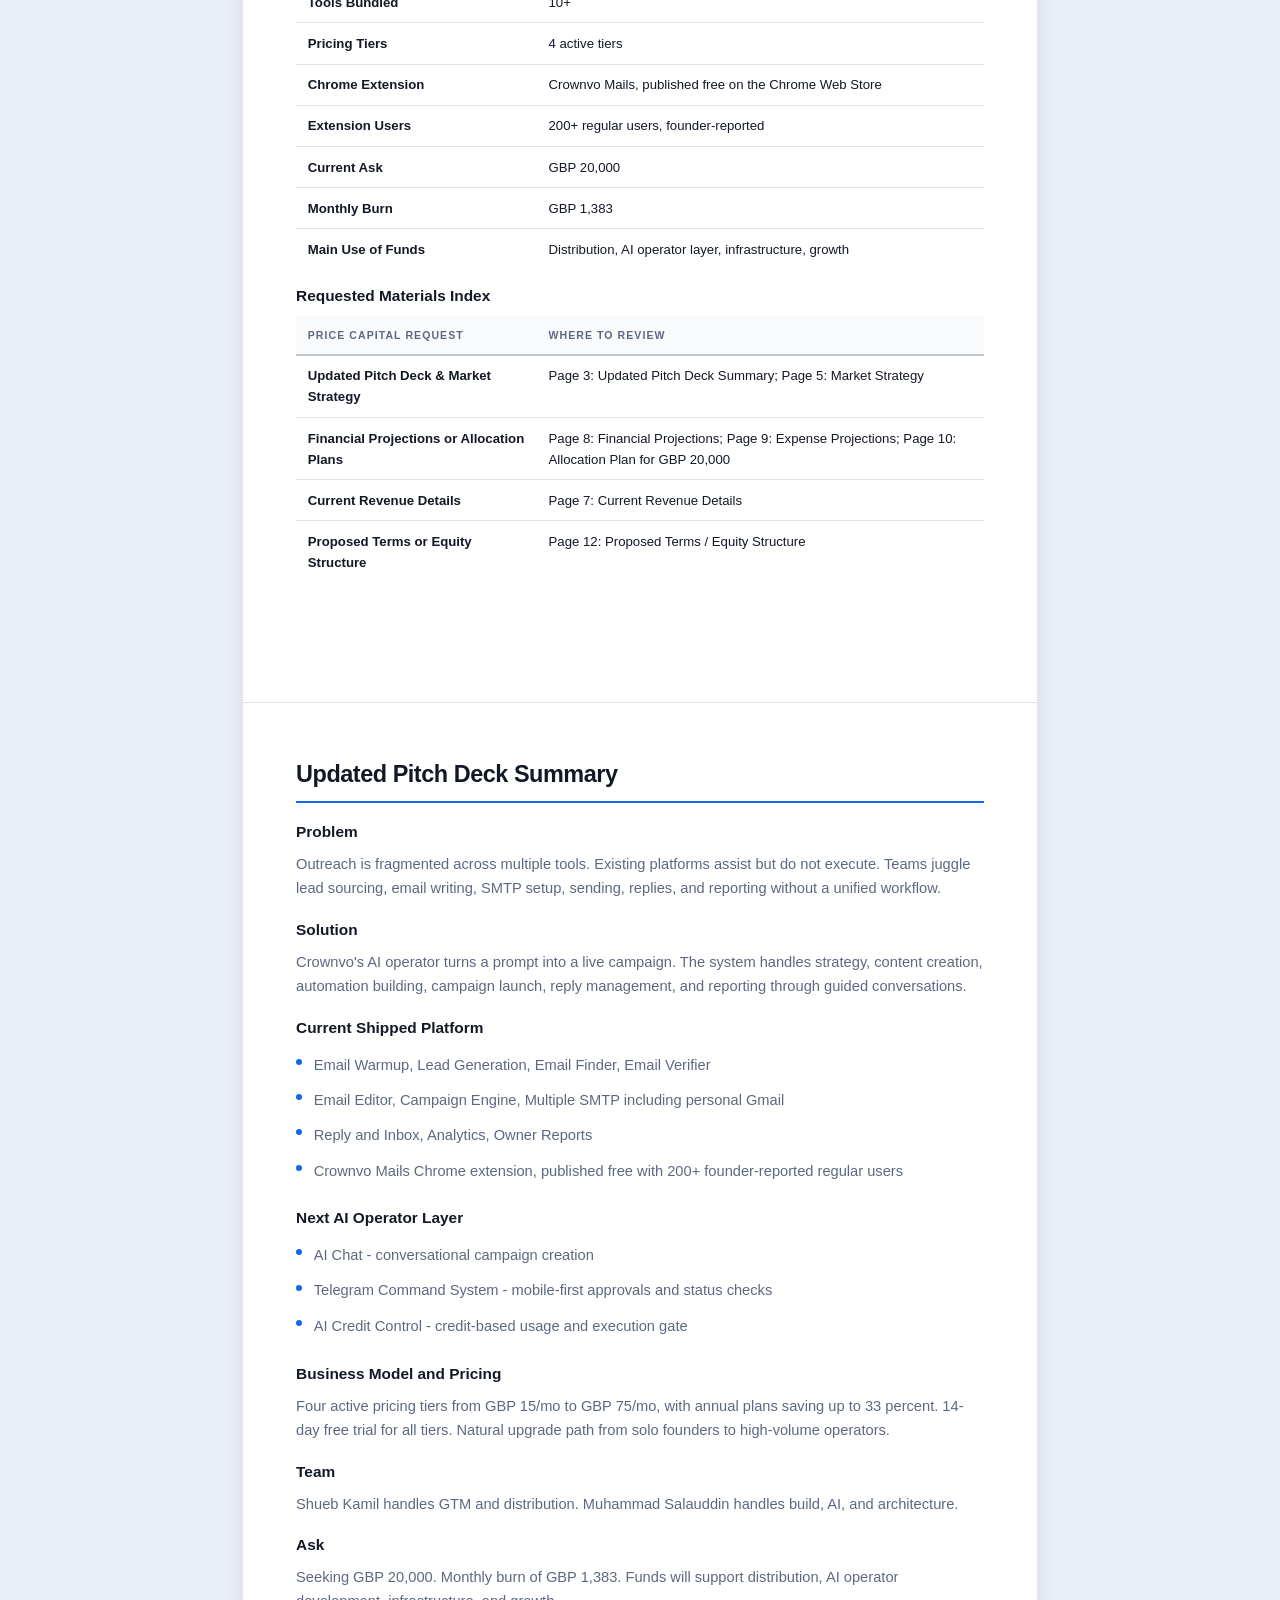
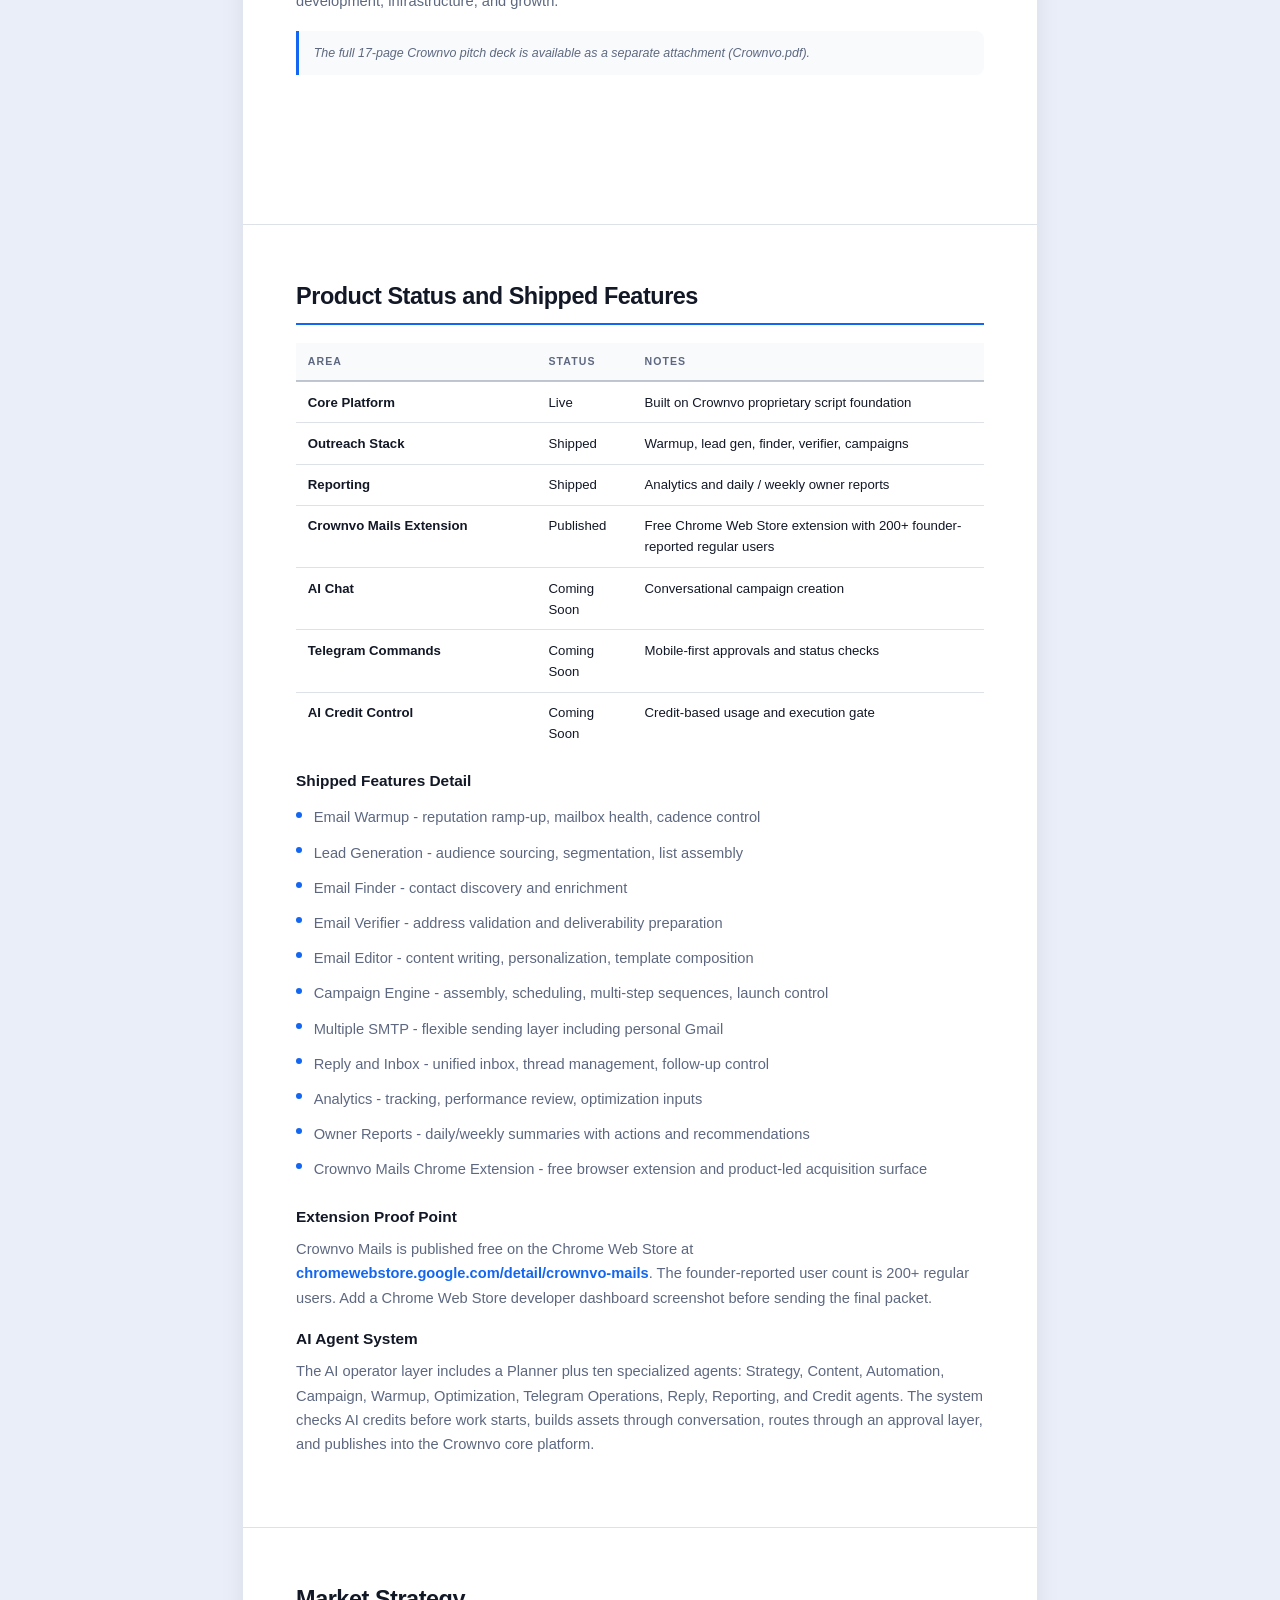
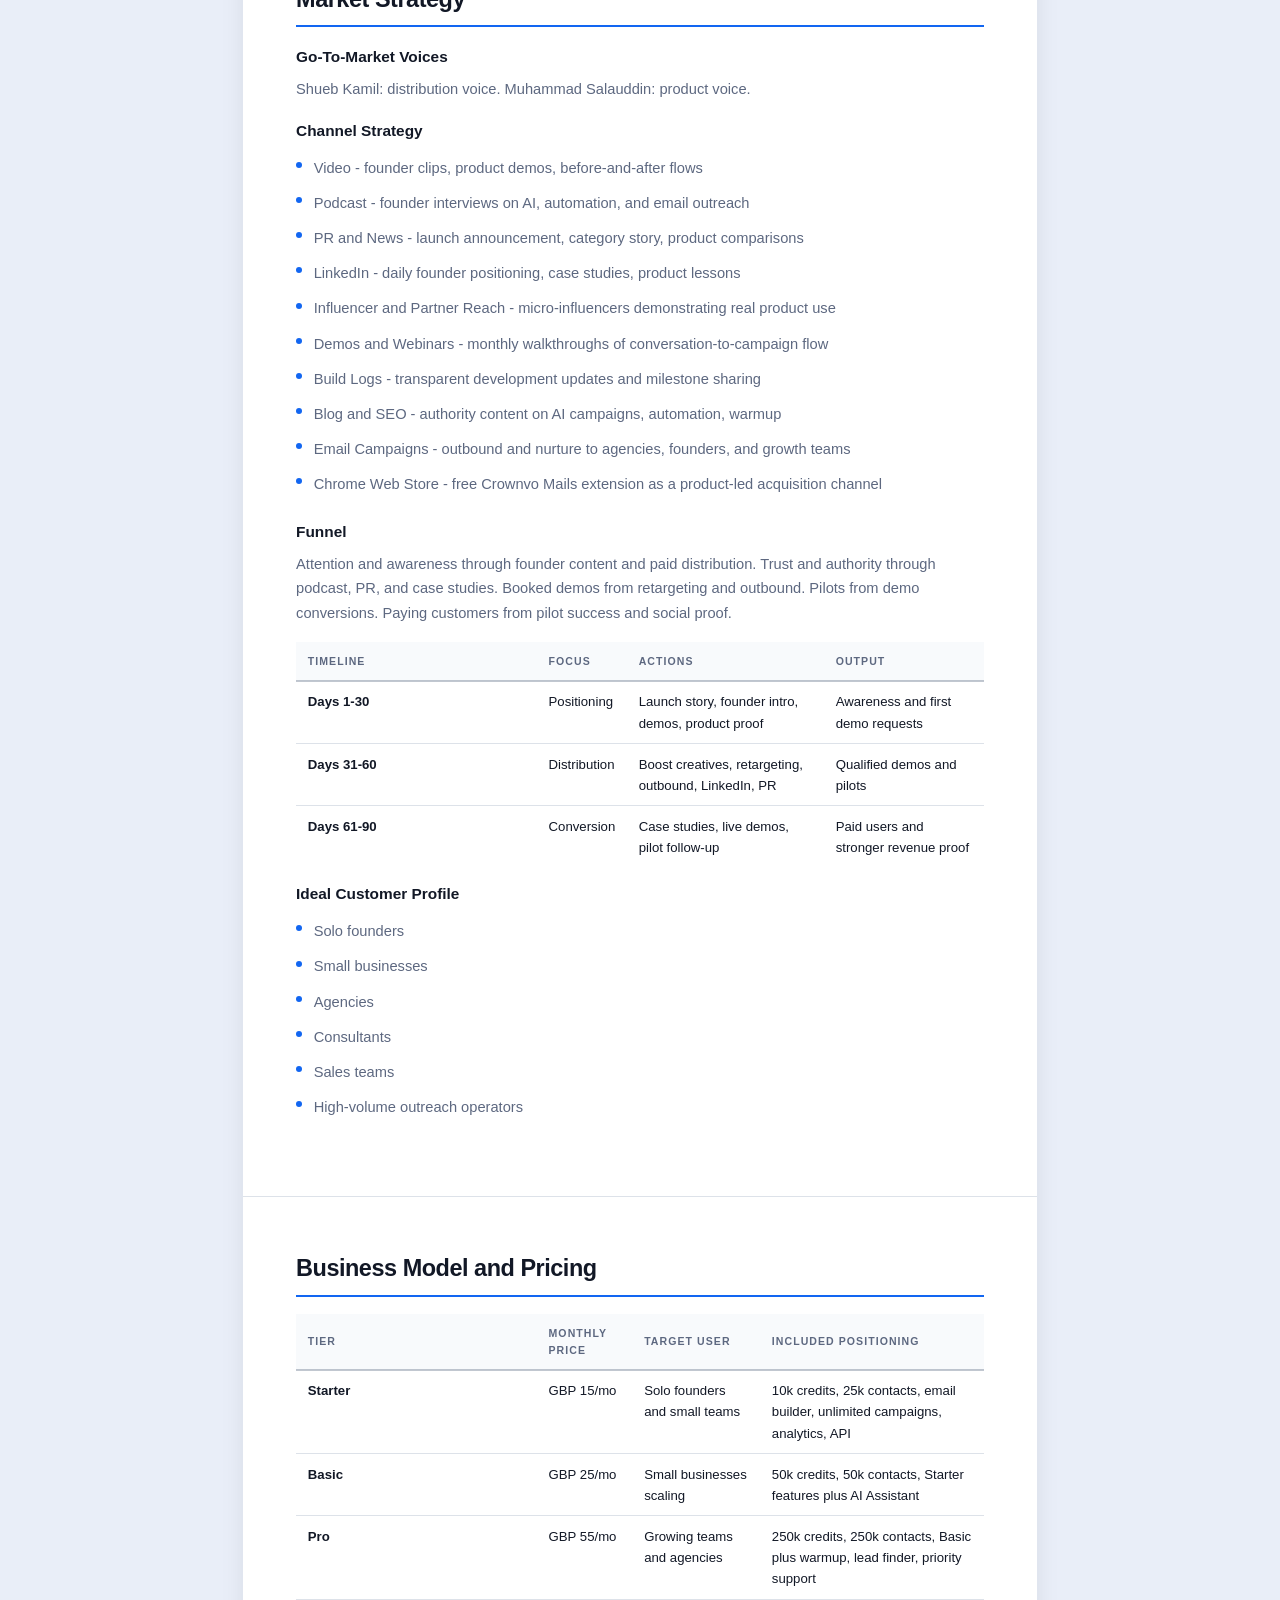
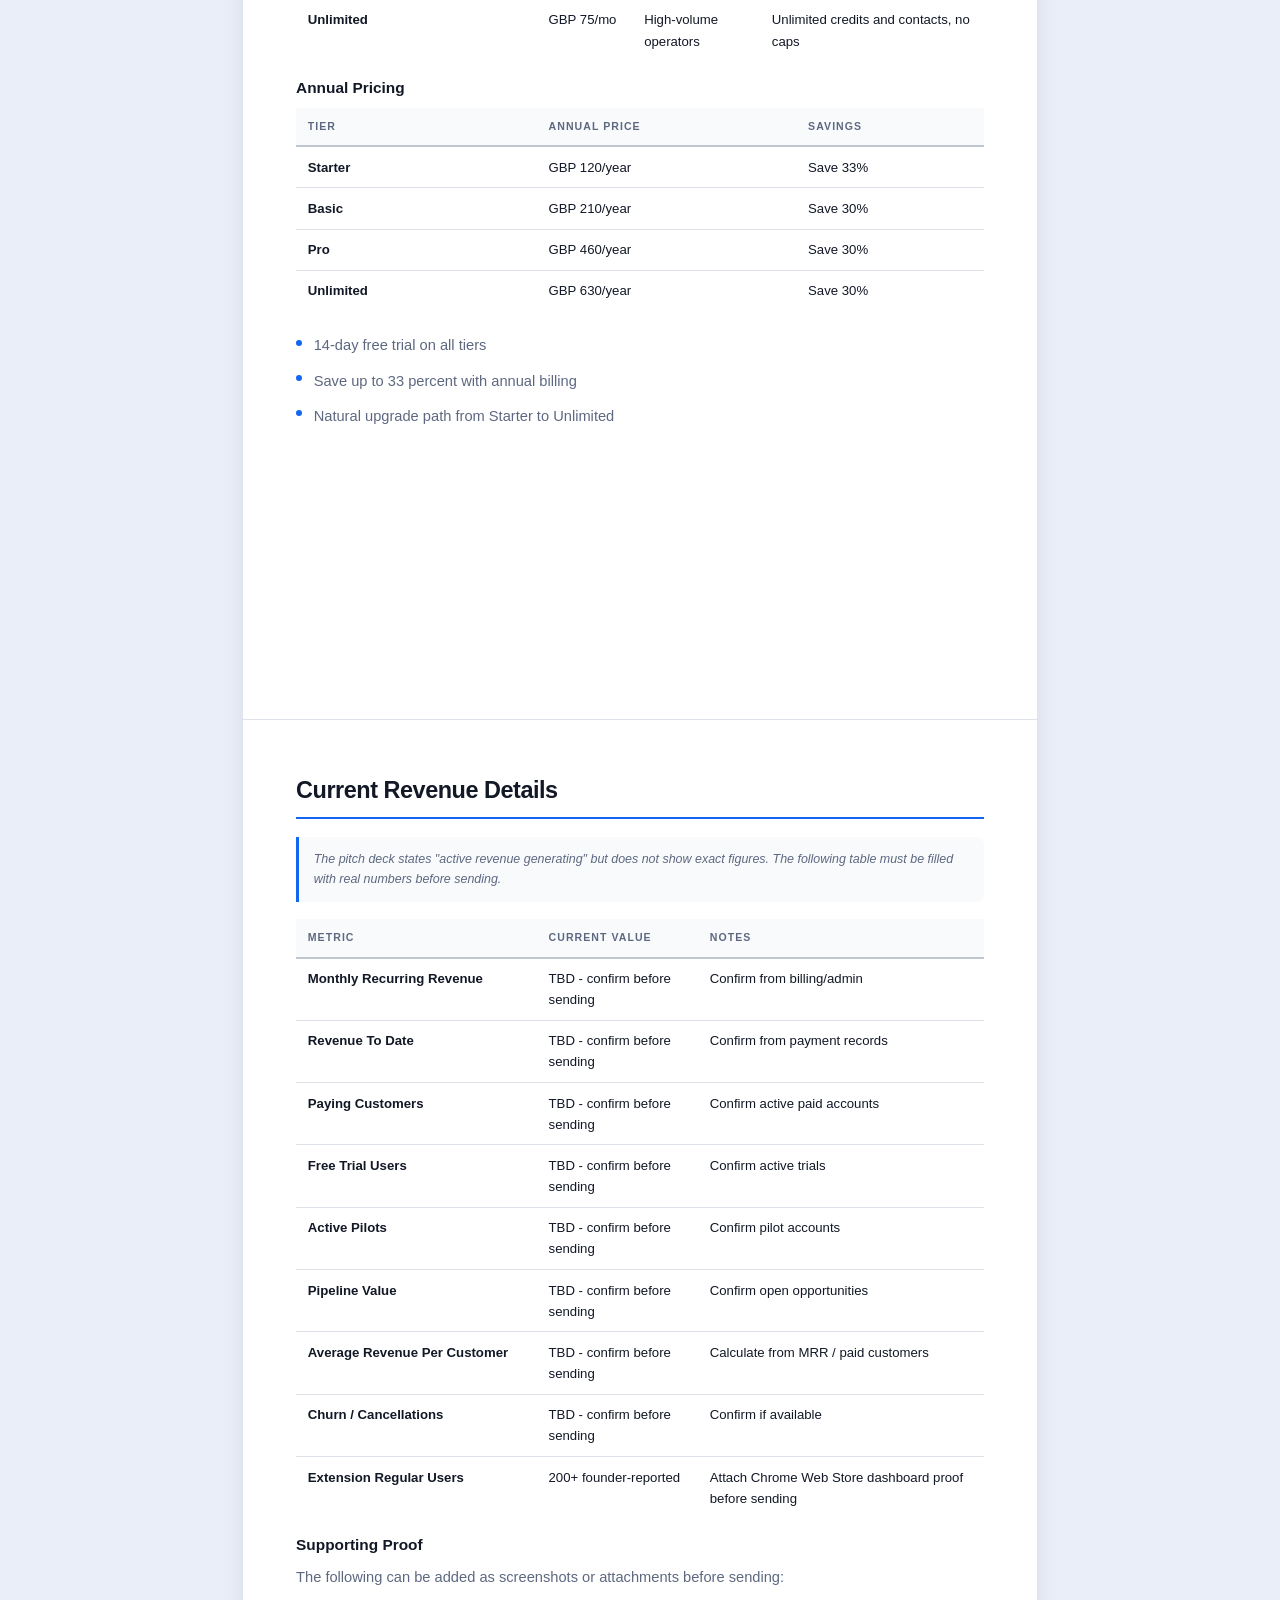
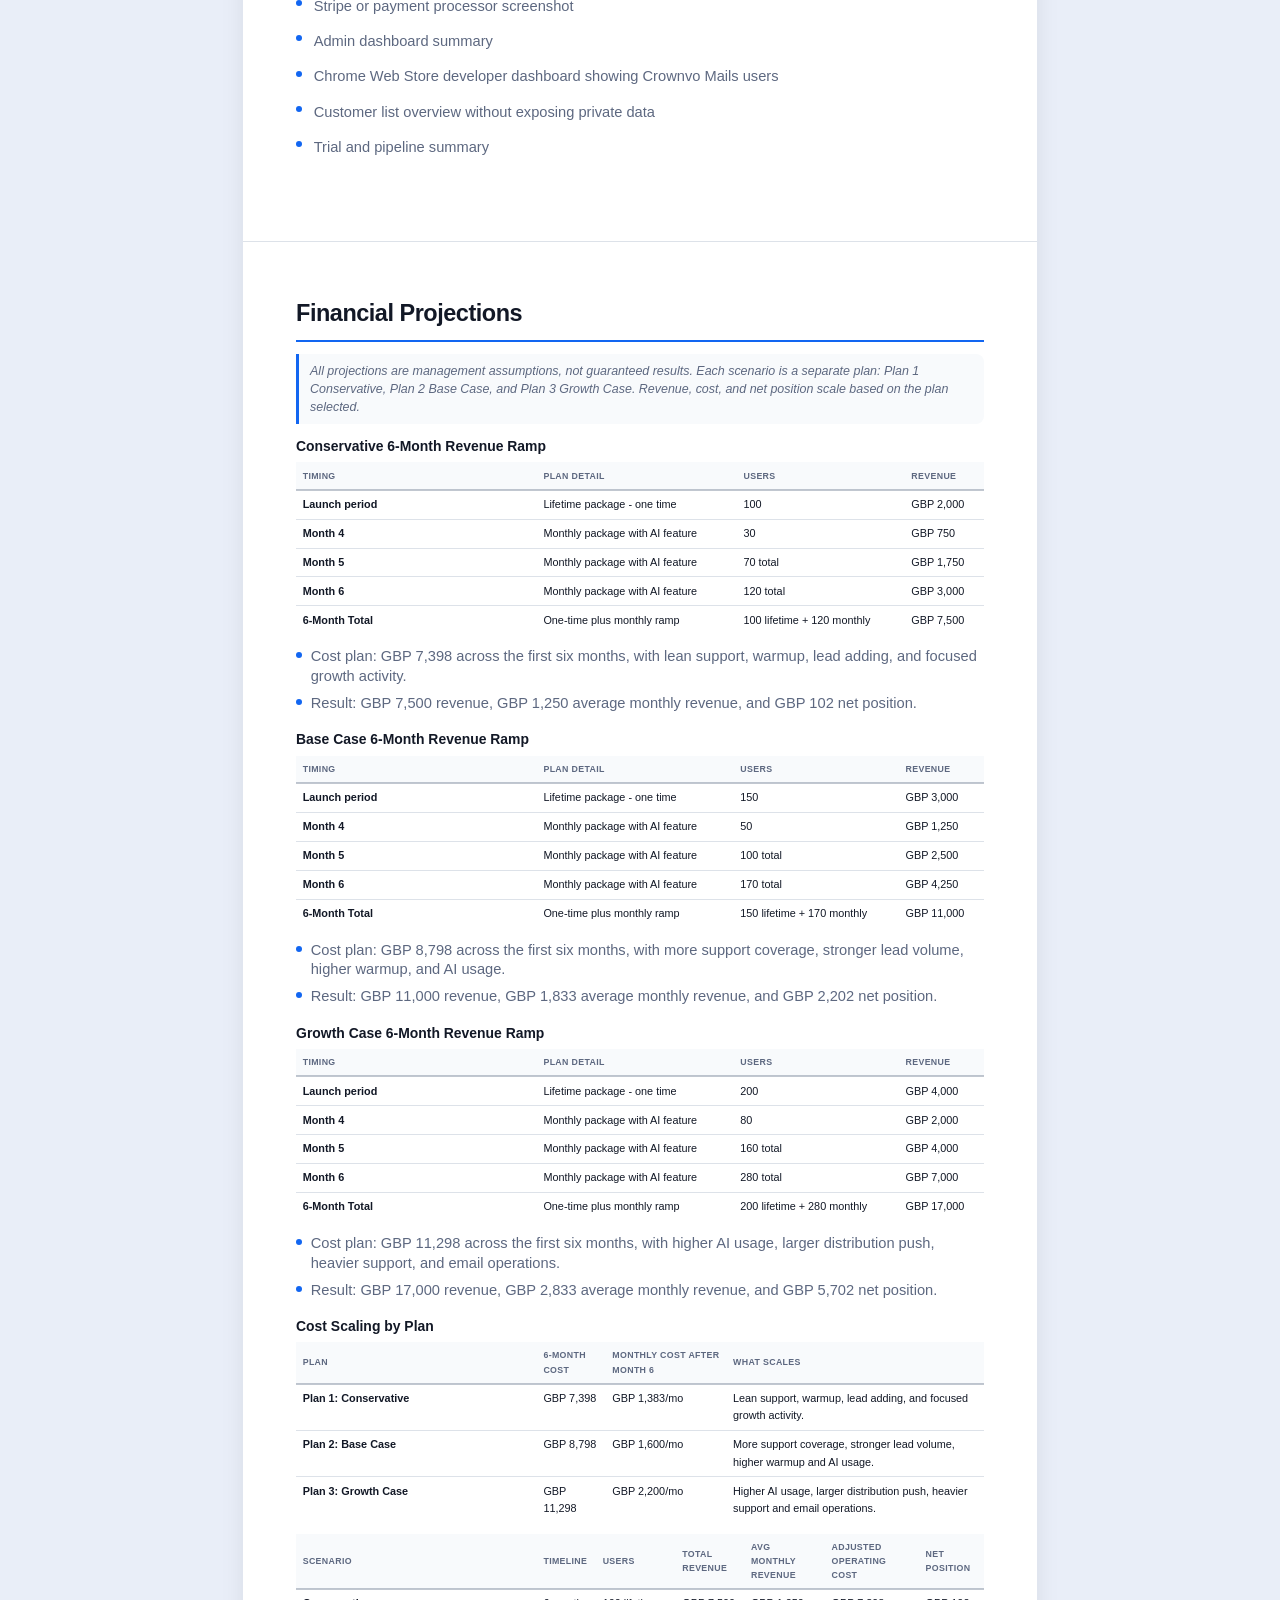
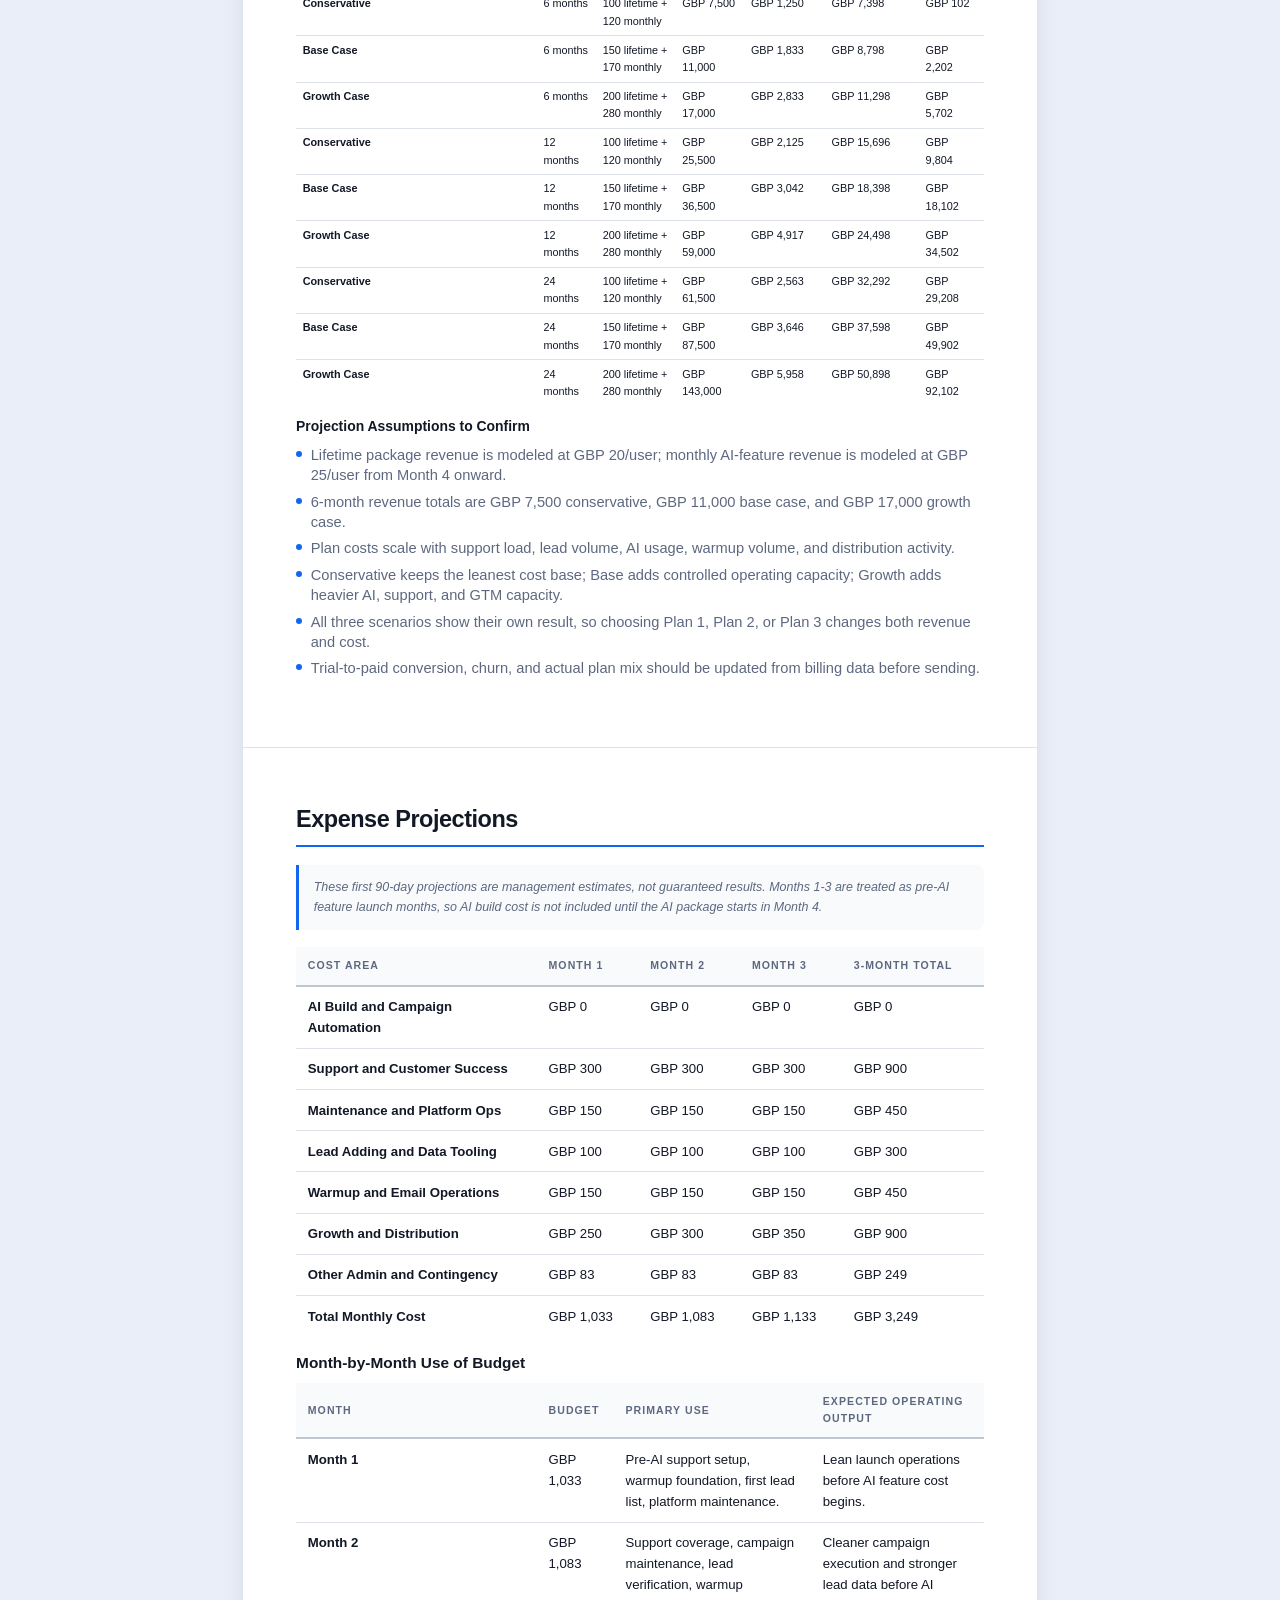
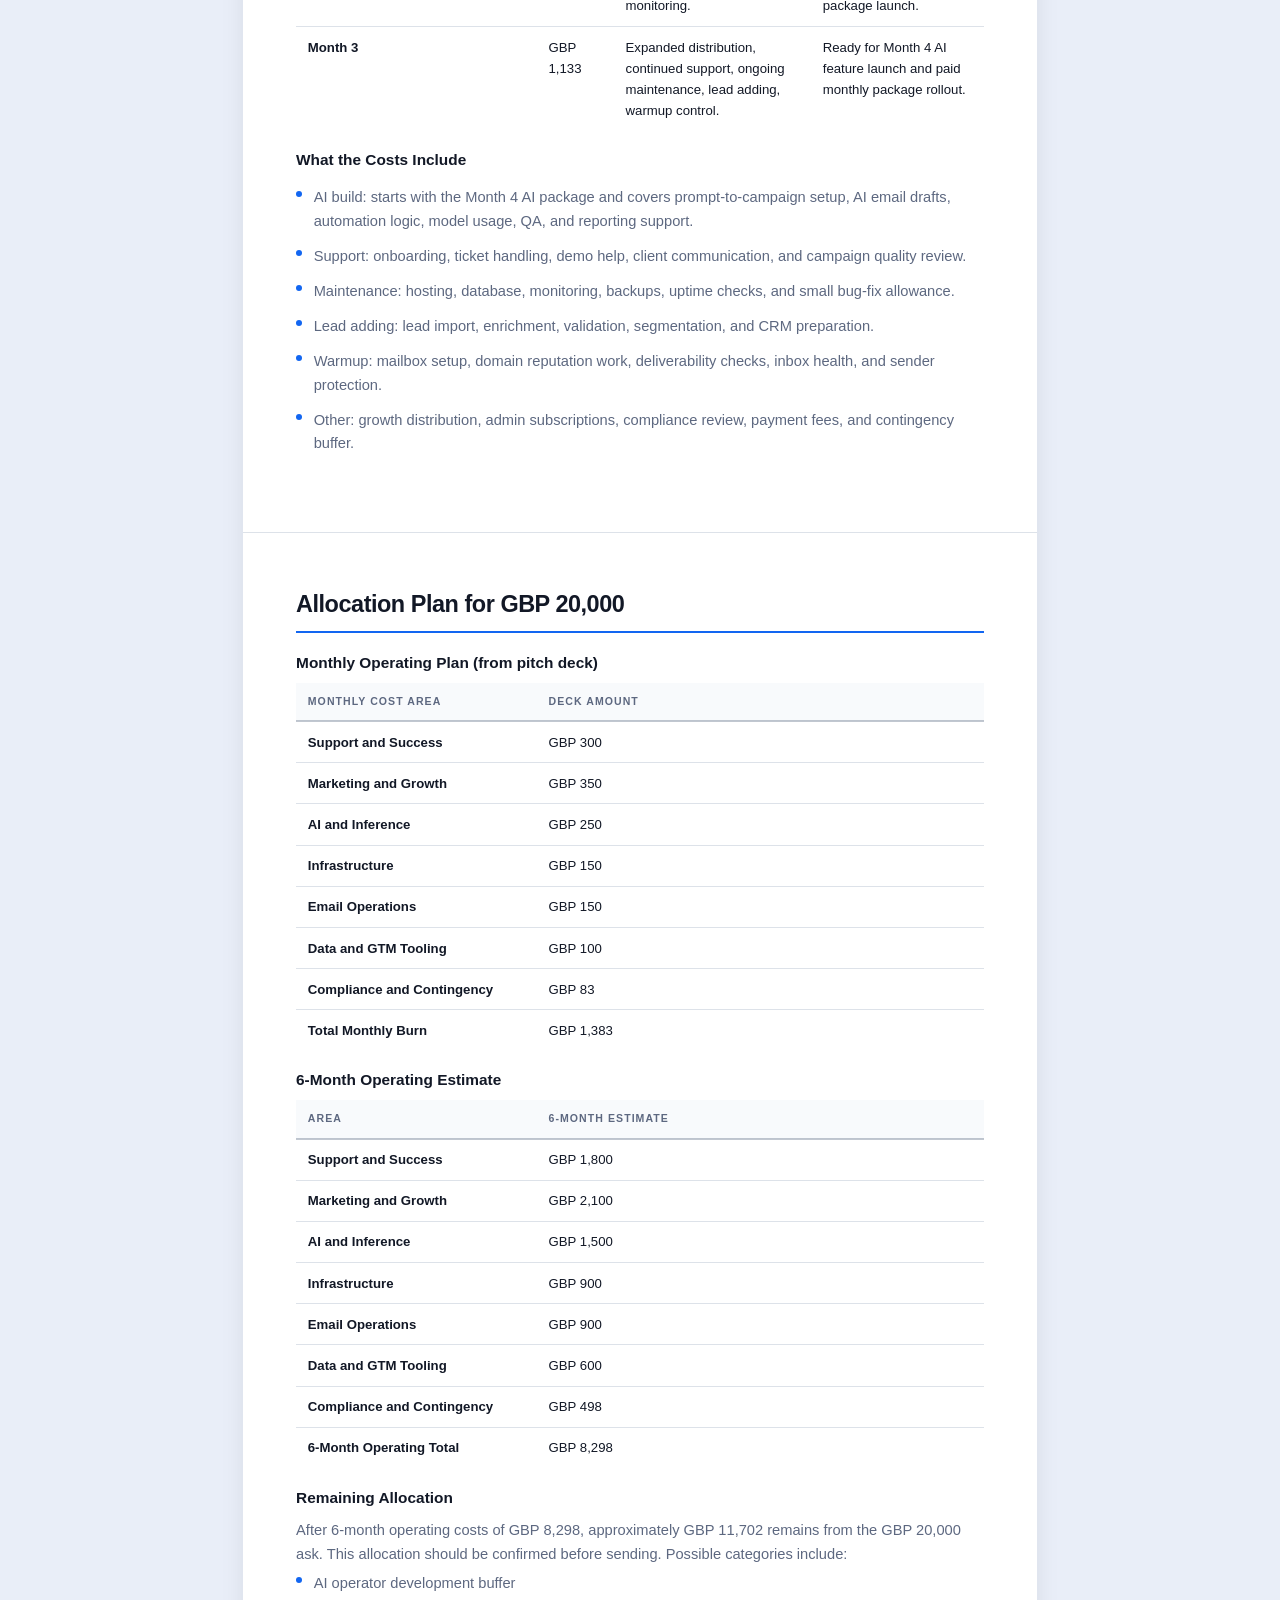
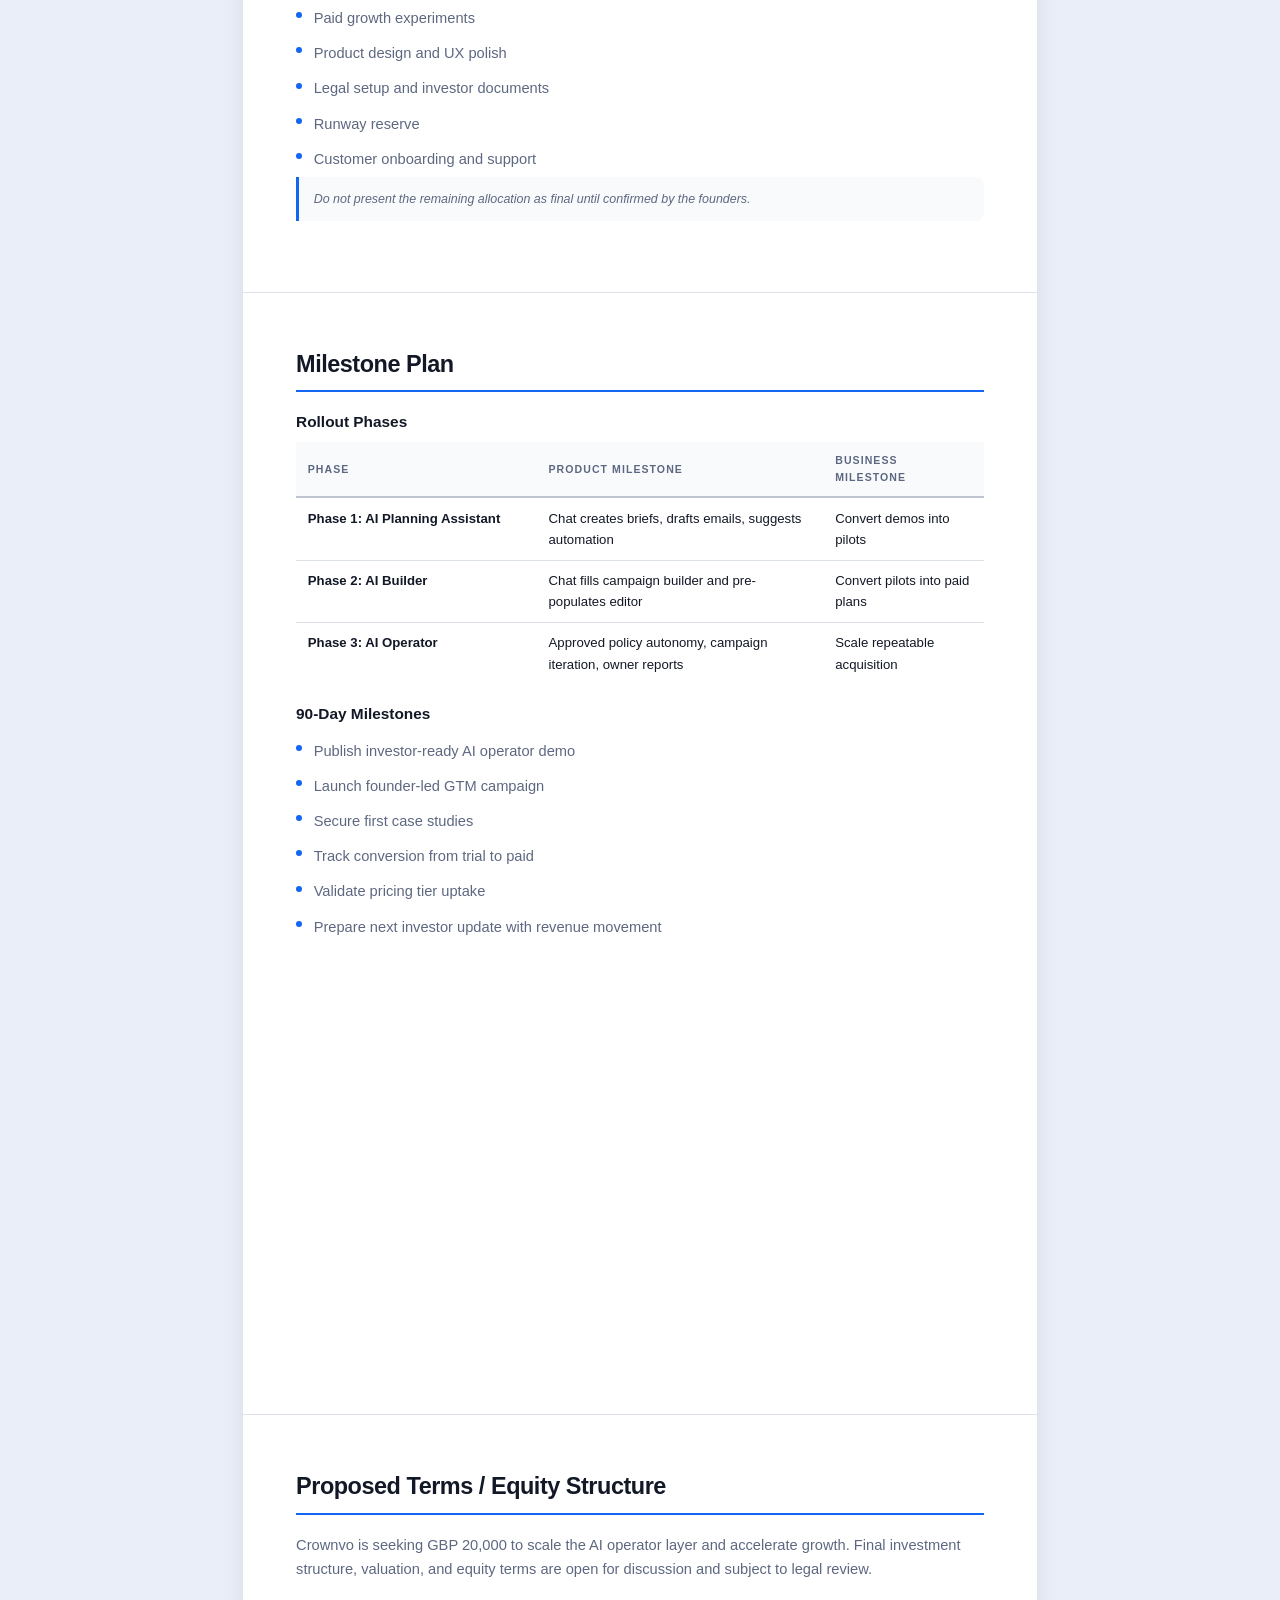
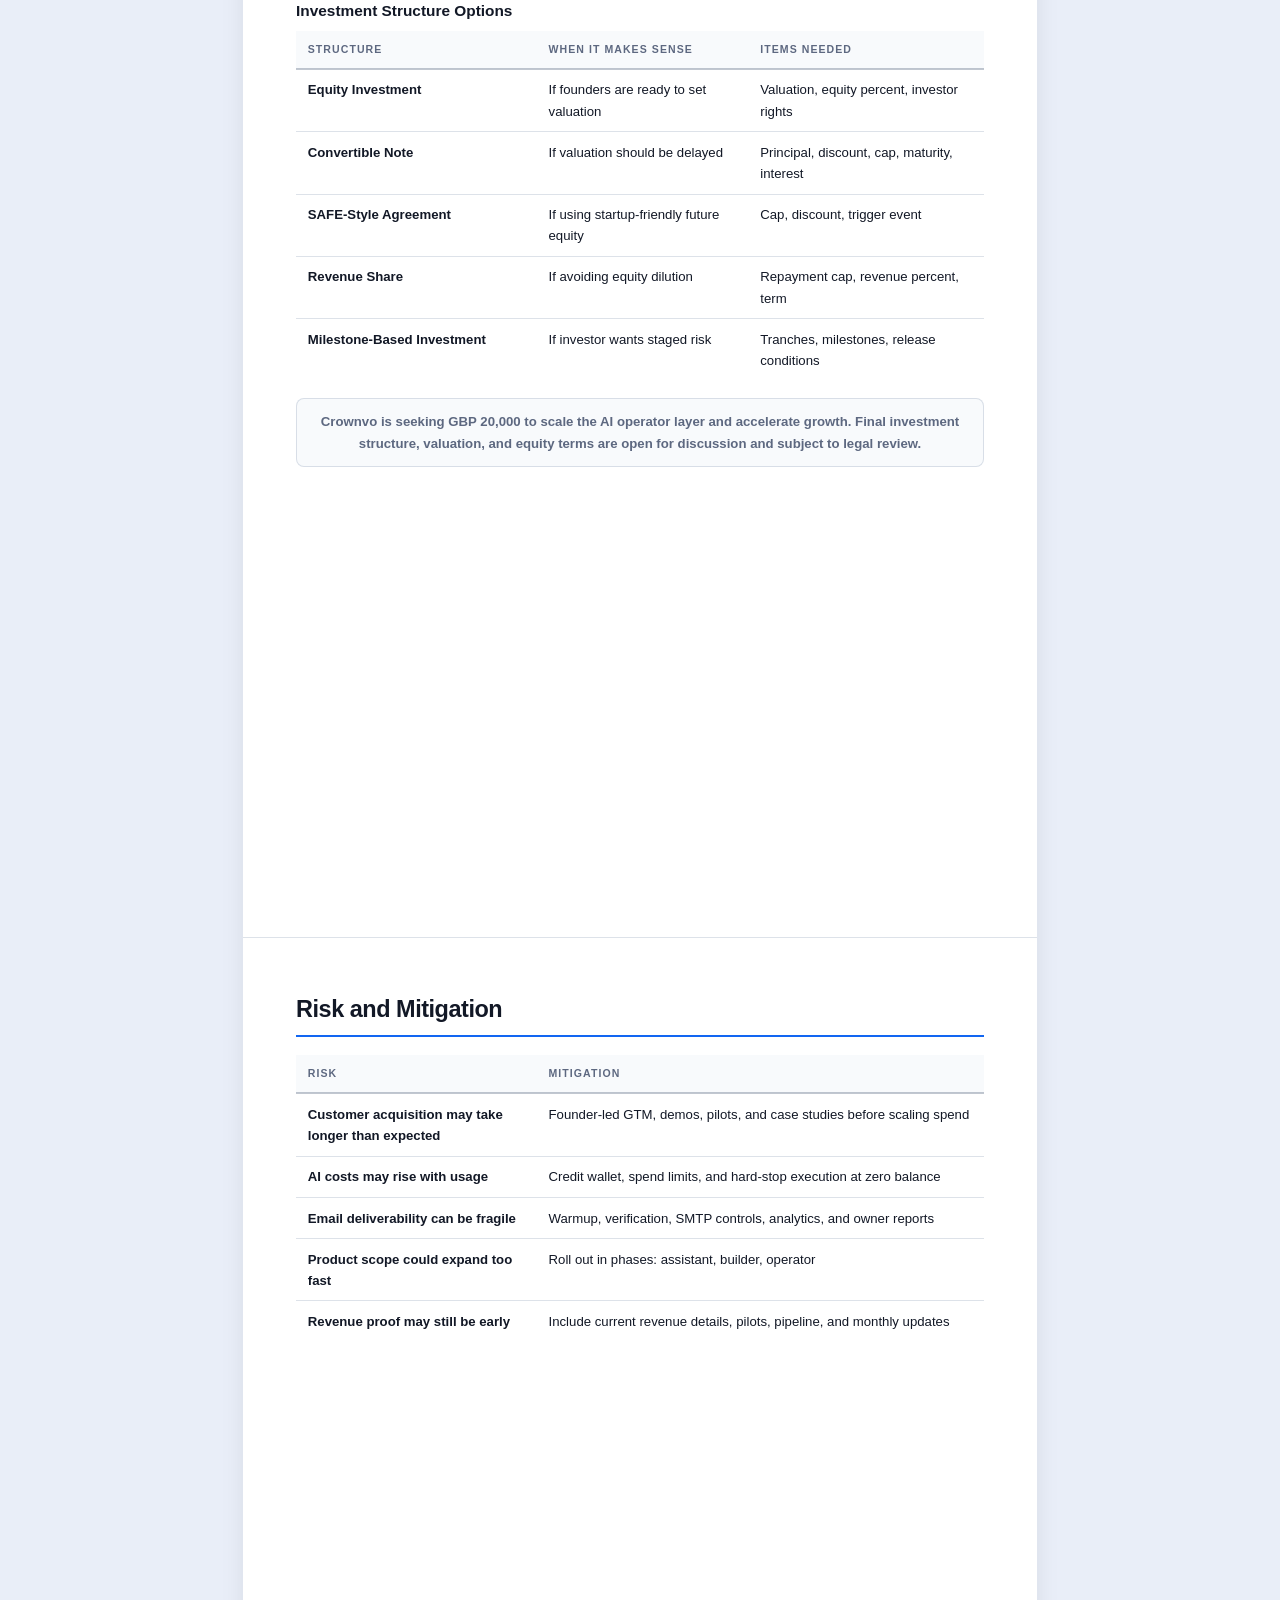
==== commit 0166201c: "Update financial projections scenarios" ====
--- a/investor.html
+++ b/investor.html
@@ -553,67 +553,153 @@
         </div>
 
         <div class="section-block">
-          <h3>6-Month Revenue Ramp by Scenario</h3>
+          <h3>Conservative 6-Month Revenue Ramp</h3>
           <table class="info-table">
             <thead>
               <tr>
                 <th>Timing</th>
-                <th>Conservative Users</th>
-                <th>Conservative Revenue</th>
-                <th>Base Users</th>
-                <th>Base Revenue</th>
-                <th>Growth Users</th>
-                <th>Growth Revenue</th>
+                <th>Plan Detail</th>
+                <th>Users</th>
+                <th>Revenue</th>
               </tr>
             </thead>
             <tbody>
               <tr>
                 <th>Launch period</th>
+                <td>Lifetime package - one time</td>
                 <td>100</td>
                 <td>GBP 2,000</td>
+              </tr>
+              <tr>
+                <th>Month 4</th>
+                <td>Monthly package with AI feature</td>
+                <td>30</td>
+                <td>GBP 750</td>
+              </tr>
+              <tr>
+                <th>Month 5</th>
+                <td>Monthly package with AI feature</td>
+                <td>70 total</td>
+                <td>GBP 1,750</td>
+              </tr>
+              <tr>
+                <th>Month 6</th>
+                <td>Monthly package with AI feature</td>
+                <td>120 total</td>
+                <td>GBP 3,000</td>
+              </tr>
+              <tr>
+                <th>6-Month Total</th>
+                <td>One-time plus monthly ramp</td>
+                <td>100 lifetime + 120 monthly</td>
+                <td>GBP 7,500</td>
+              </tr>
+            </tbody>
+          </table>
+          <ul class="feature-list compact-detail-list">
+            <li>Cost plan: GBP 7,398 across the first six months, with lean support, warmup, lead adding, and focused growth activity.</li>
+            <li>Result: GBP 7,500 revenue, GBP 1,250 average monthly revenue, and GBP 102 net position.</li>
+          </ul>
+        </div>
+
+        <div class="section-block">
+          <h3>Base Case 6-Month Revenue Ramp</h3>
+          <table class="info-table">
+            <thead>
+              <tr>
+                <th>Timing</th>
+                <th>Plan Detail</th>
+                <th>Users</th>
+                <th>Revenue</th>
+              </tr>
+            </thead>
+            <tbody>
+              <tr>
+                <th>Launch period</th>
+                <td>Lifetime package - one time</td>
                 <td>150</td>
                 <td>GBP 3,000</td>
+              </tr>
+              <tr>
+                <th>Month 4</th>
+                <td>Monthly package with AI feature</td>
+                <td>50</td>
+                <td>GBP 1,250</td>
+              </tr>
+              <tr>
+                <th>Month 5</th>
+                <td>Monthly package with AI feature</td>
+                <td>100 total</td>
+                <td>GBP 2,500</td>
+              </tr>
+              <tr>
+                <th>Month 6</th>
+                <td>Monthly package with AI feature</td>
+                <td>170 total</td>
+                <td>GBP 4,250</td>
+              </tr>
+              <tr>
+                <th>6-Month Total</th>
+                <td>One-time plus monthly ramp</td>
+                <td>150 lifetime + 170 monthly</td>
+                <td>GBP 11,000</td>
+              </tr>
+            </tbody>
+          </table>
+          <ul class="feature-list compact-detail-list">
+            <li>Cost plan: GBP 8,798 across the first six months, with more support coverage, stronger lead volume, higher warmup, and AI usage.</li>
+            <li>Result: GBP 11,000 revenue, GBP 1,833 average monthly revenue, and GBP 2,202 net position.</li>
+          </ul>
+        </div>
+
+        <div class="section-block">
+          <h3>Growth Case 6-Month Revenue Ramp</h3>
+          <table class="info-table">
+            <thead>
+              <tr>
+                <th>Timing</th>
+                <th>Plan Detail</th>
+                <th>Users</th>
+                <th>Revenue</th>
+              </tr>
+            </thead>
+            <tbody>
+              <tr>
+                <th>Launch period</th>
+                <td>Lifetime package - one time</td>
                 <td>200</td>
                 <td>GBP 4,000</td>
               </tr>
               <tr>
                 <th>Month 4</th>
-                <td>30</td>
-                <td>GBP 750</td>
-                <td>50</td>
-                <td>GBP 1,250</td>
+                <td>Monthly package with AI feature</td>
                 <td>80</td>
                 <td>GBP 2,000</td>
               </tr>
               <tr>
                 <th>Month 5</th>
-                <td>70 total</td>
-                <td>GBP 1,750</td>
-                <td>100 total</td>
-                <td>GBP 2,500</td>
+                <td>Monthly package with AI feature</td>
                 <td>160 total</td>
                 <td>GBP 4,000</td>
               </tr>
               <tr>
                 <th>Month 6</th>
-                <td>120 total</td>
-                <td>GBP 3,000</td>
-                <td>170 total</td>
-                <td>GBP 4,250</td>
+                <td>Monthly package with AI feature</td>
                 <td>280 total</td>
                 <td>GBP 7,000</td>
               </tr>
               <tr>
                 <th>6-Month Total</th>
-                <td>100 lifetime + 120 monthly</td>
-                <td>GBP 7,500</td>
-                <td>150 lifetime + 170 monthly</td>
-                <td>GBP 11,000</td>
+                <td>One-time plus monthly ramp</td>
                 <td>200 lifetime + 280 monthly</td>
                 <td>GBP 17,000</td>
               </tr>
             </tbody>
           </table>
+          <ul class="feature-list compact-detail-list">
+            <li>Cost plan: GBP 11,298 across the first six months, with higher AI usage, larger distribution push, heavier support, and email operations.</li>
+            <li>Result: GBP 17,000 revenue, GBP 2,833 average monthly revenue, and GBP 5,702 net position.</li>
+          </ul>
         </div>
 
         <div class="section-block">
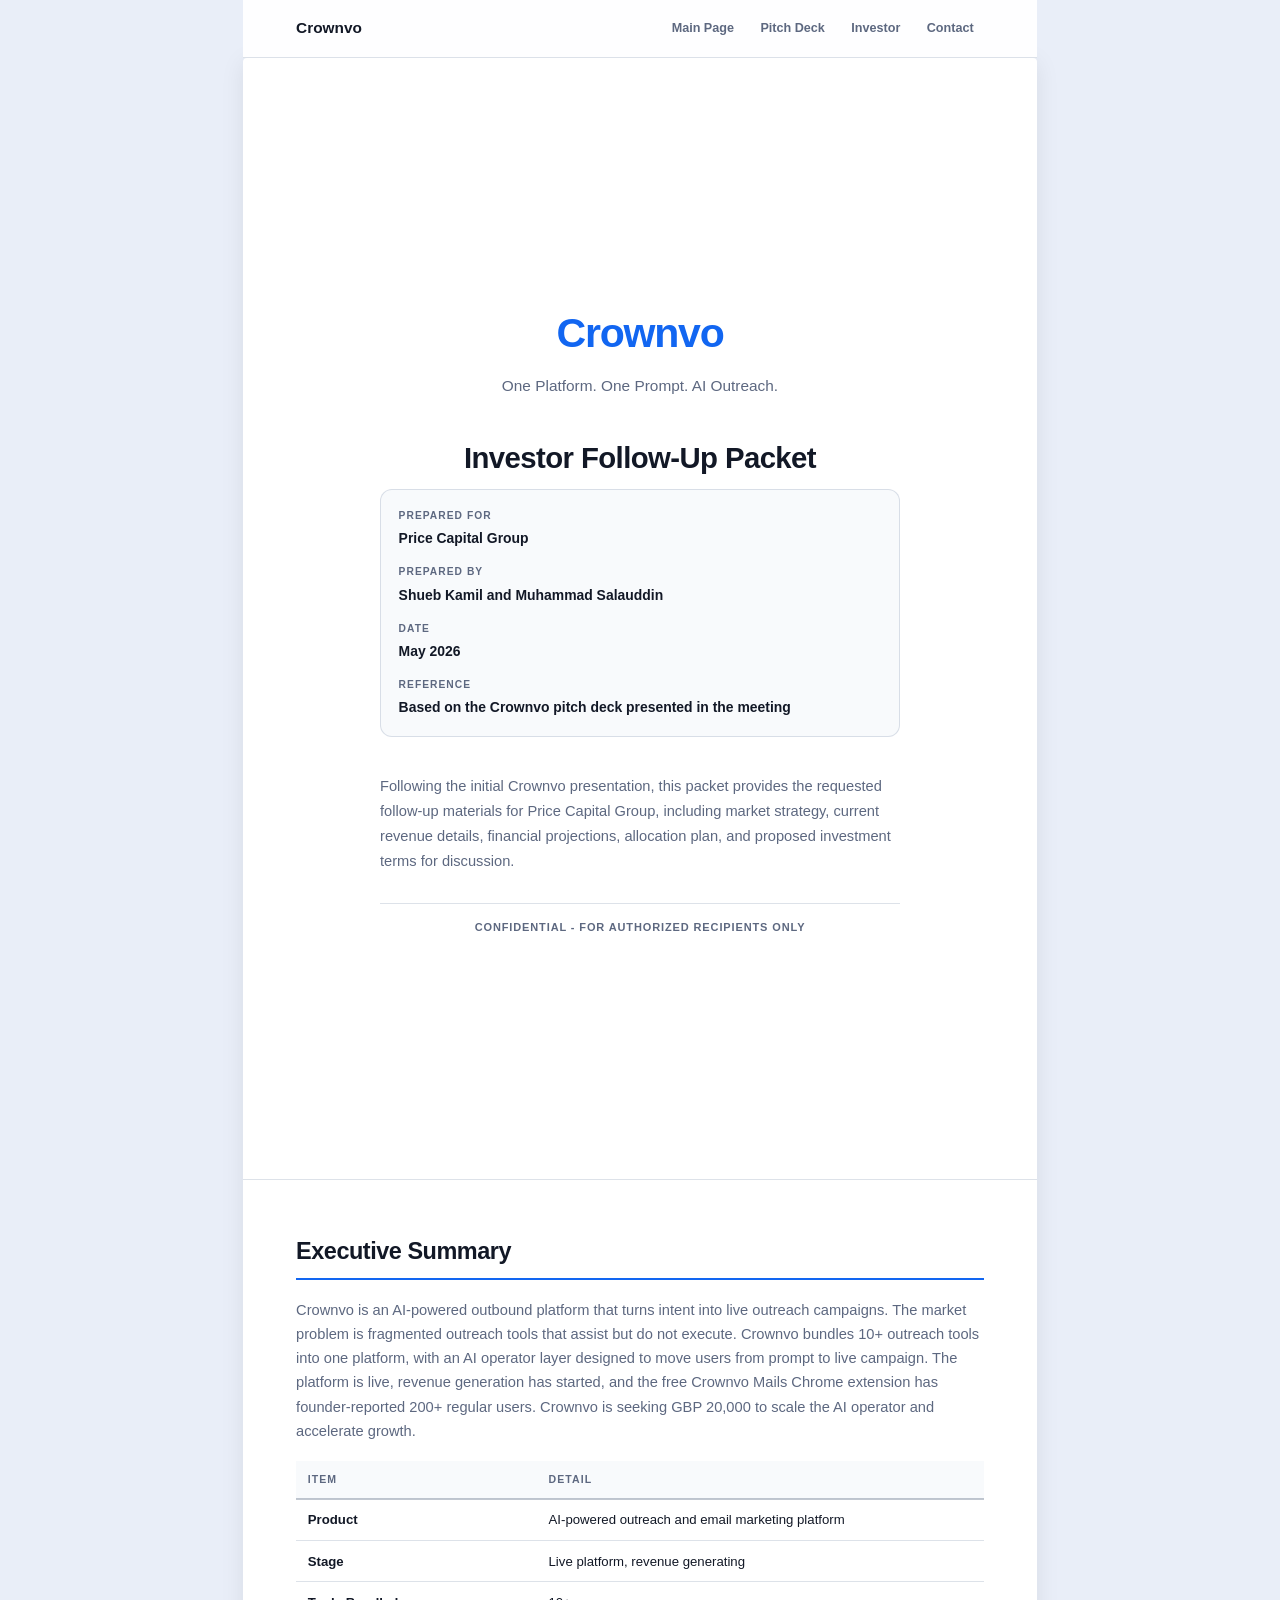
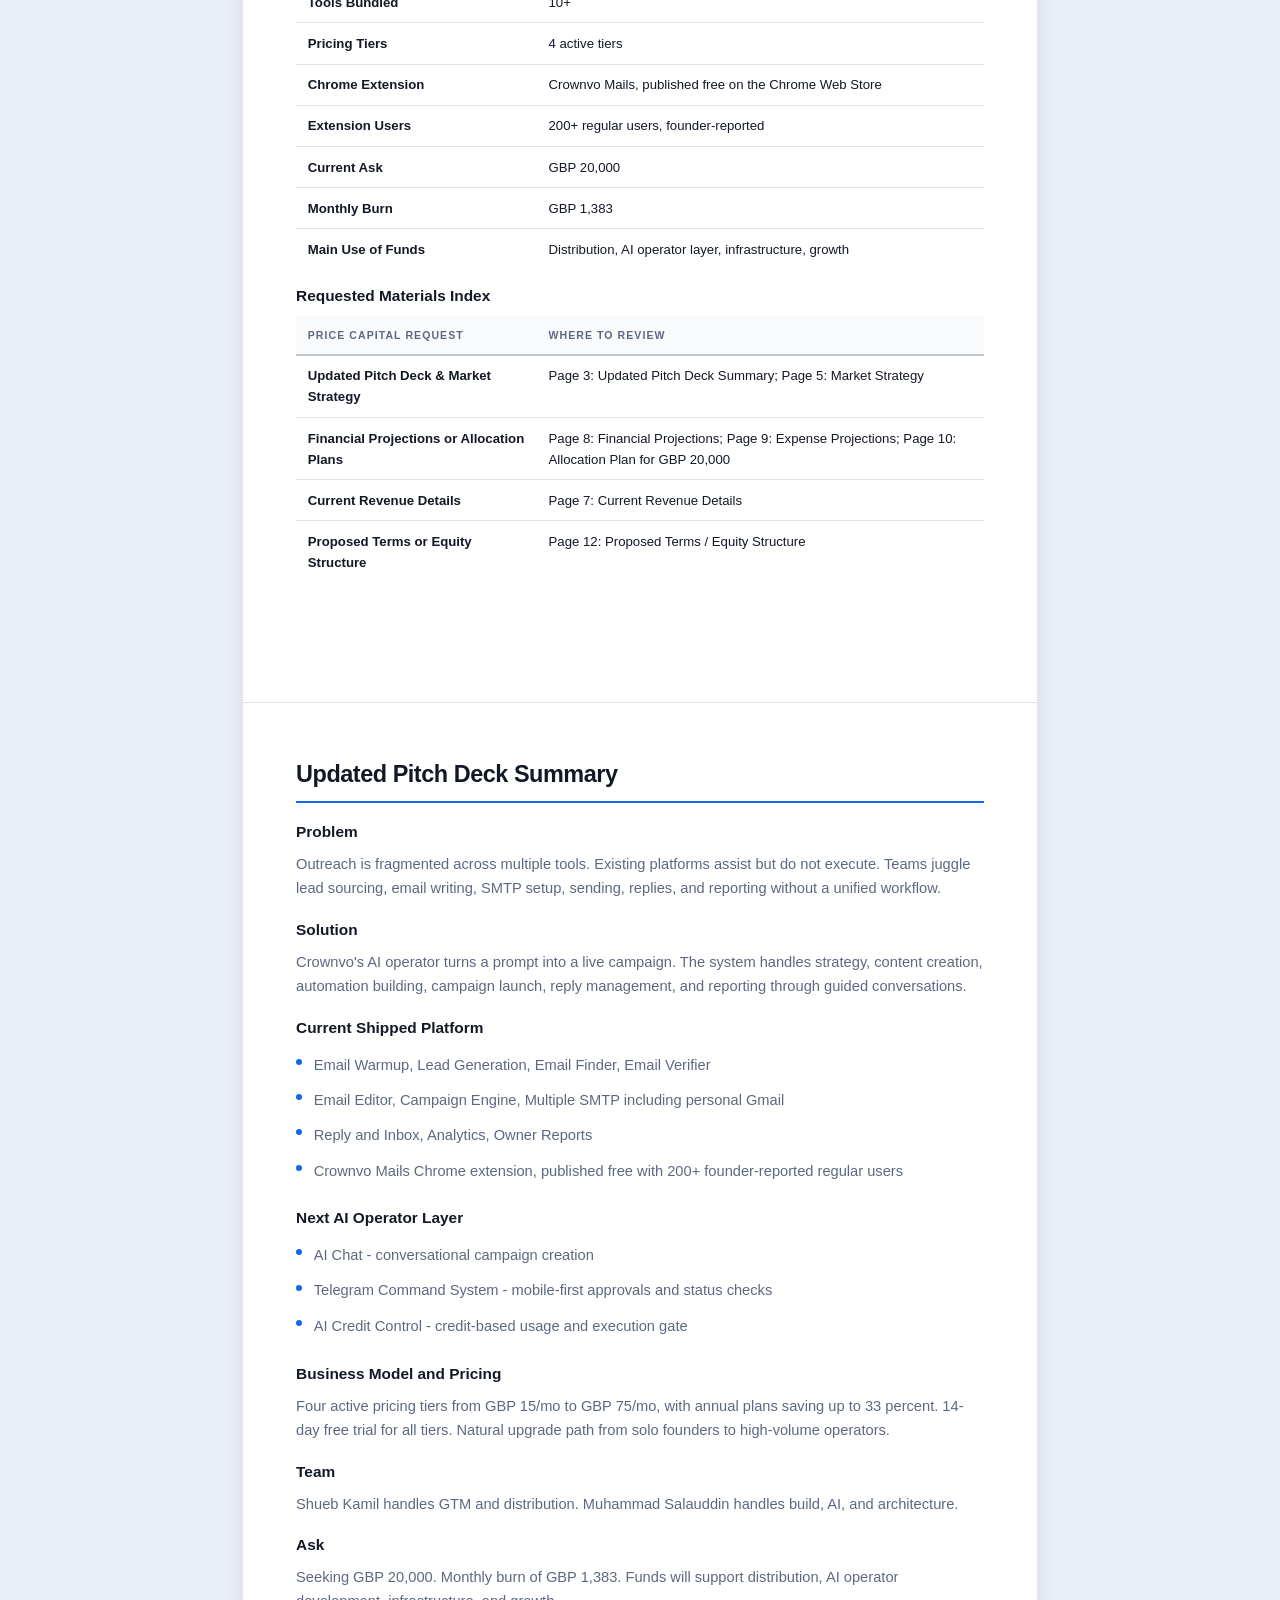
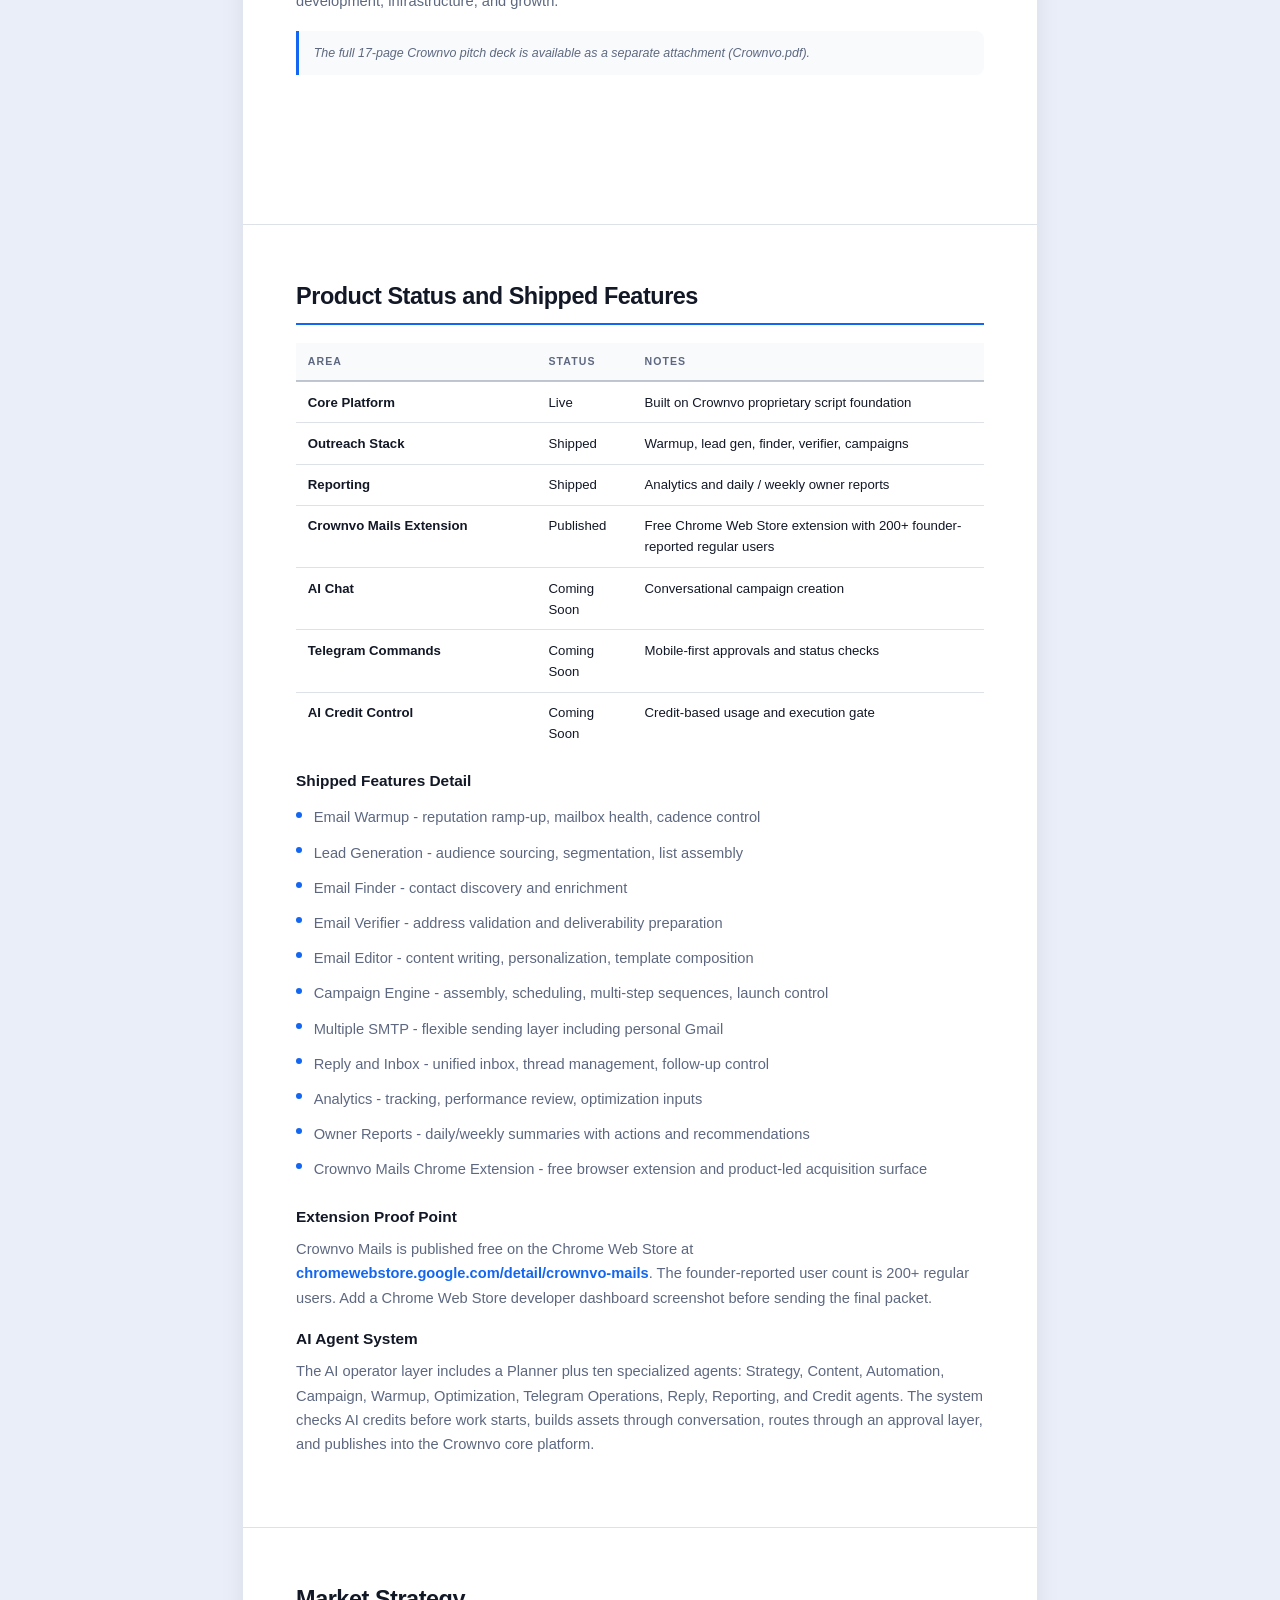
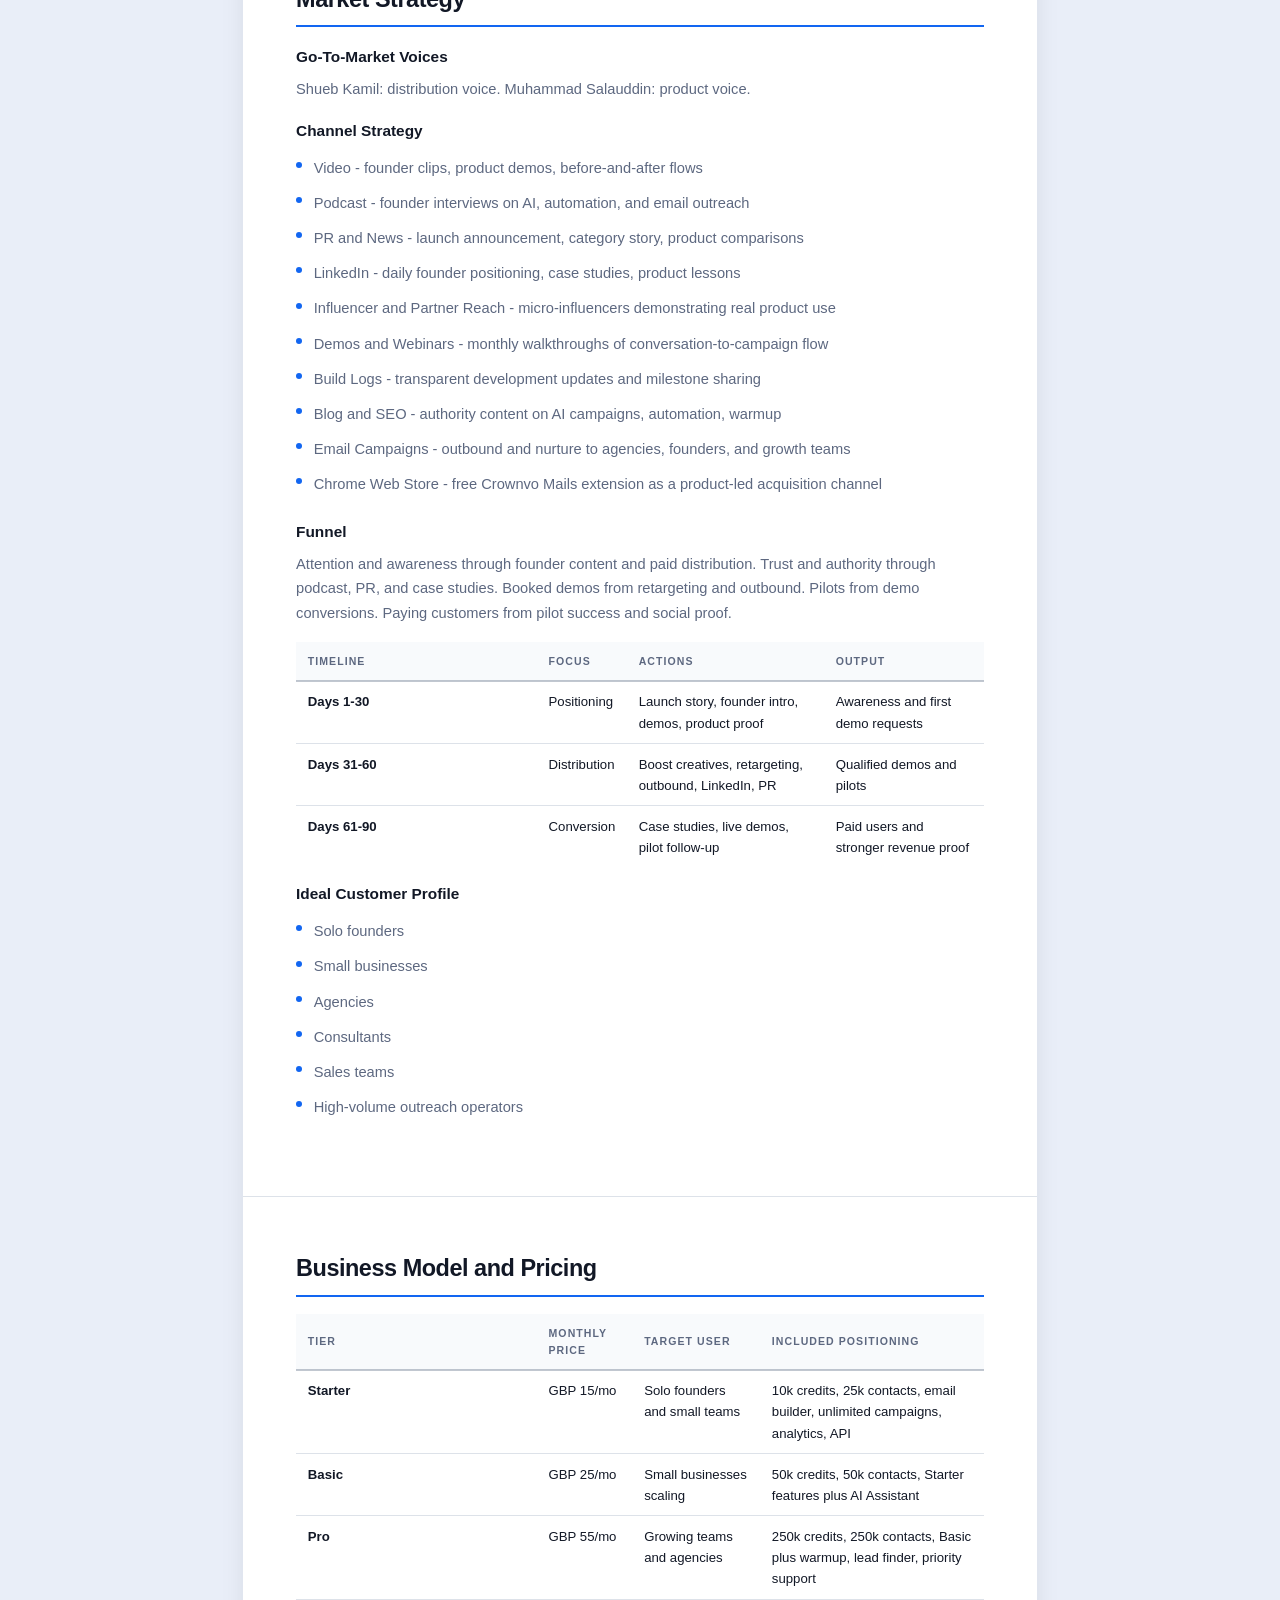
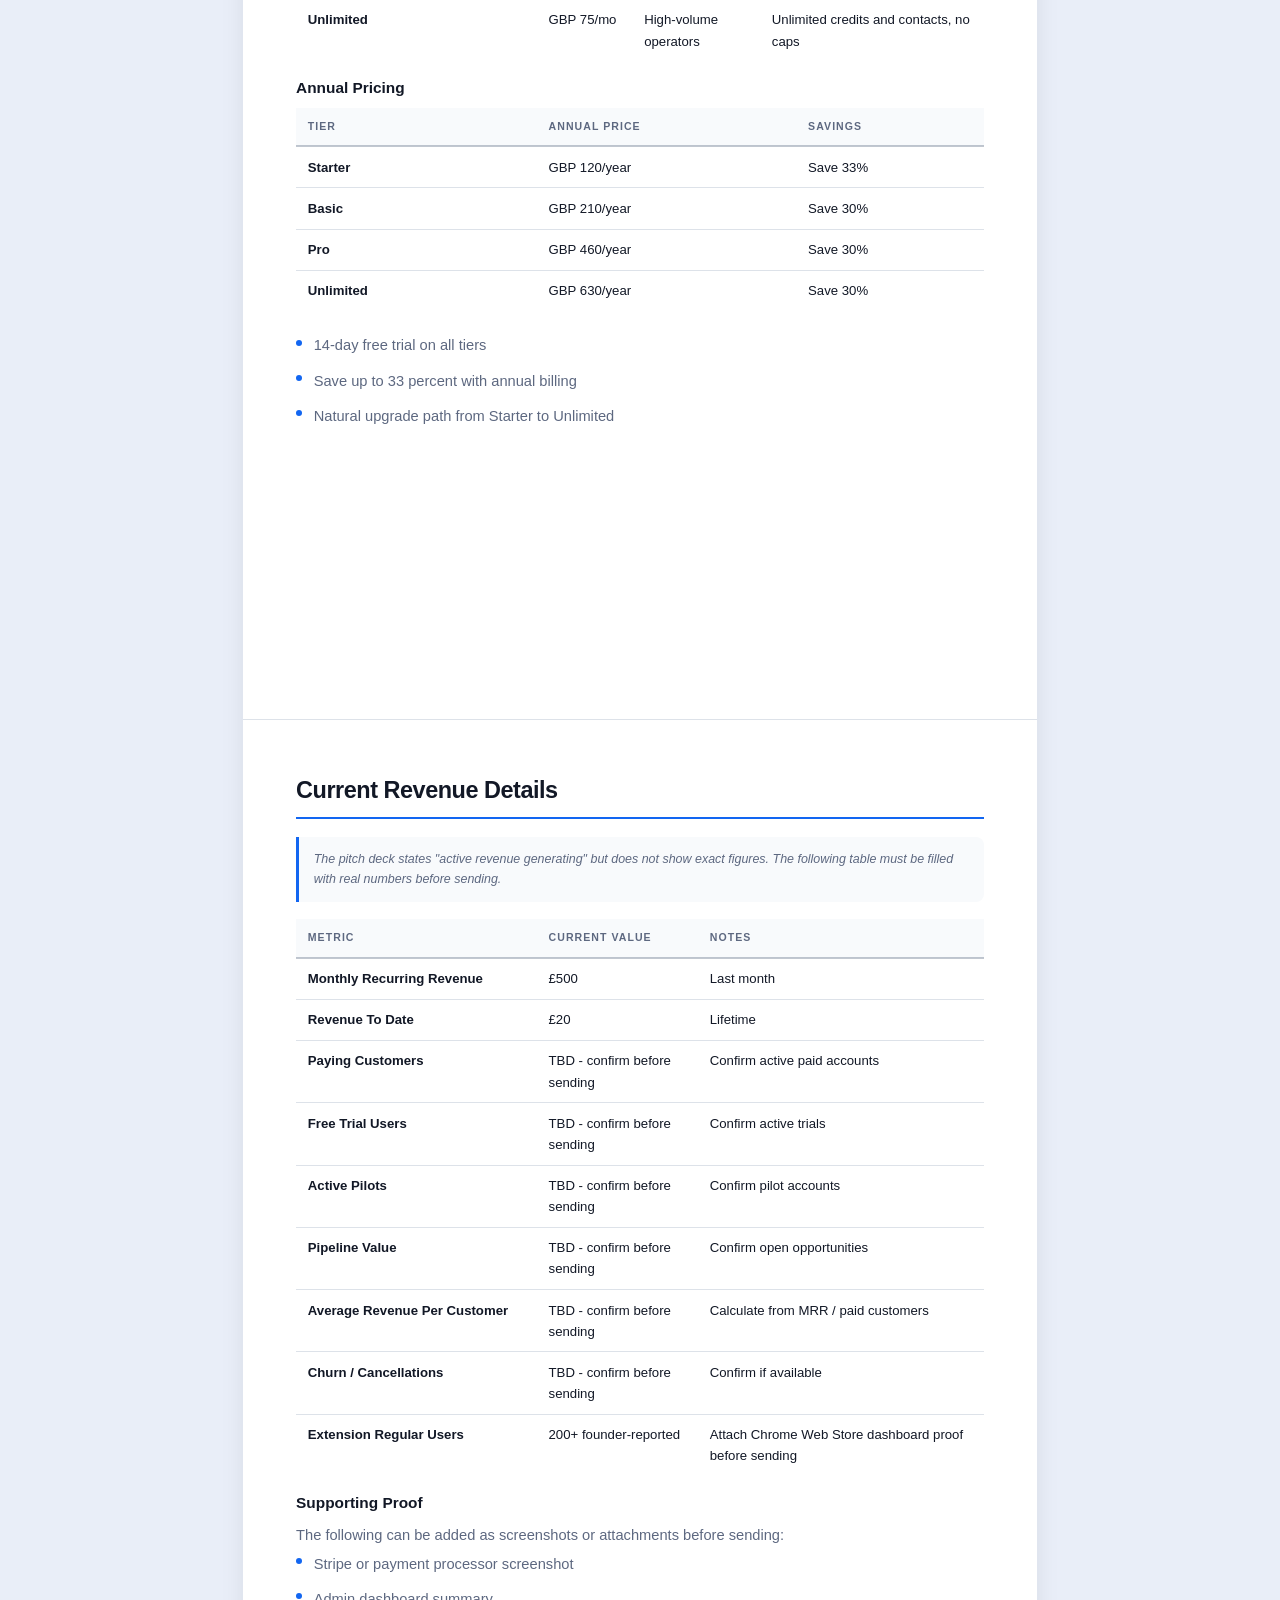
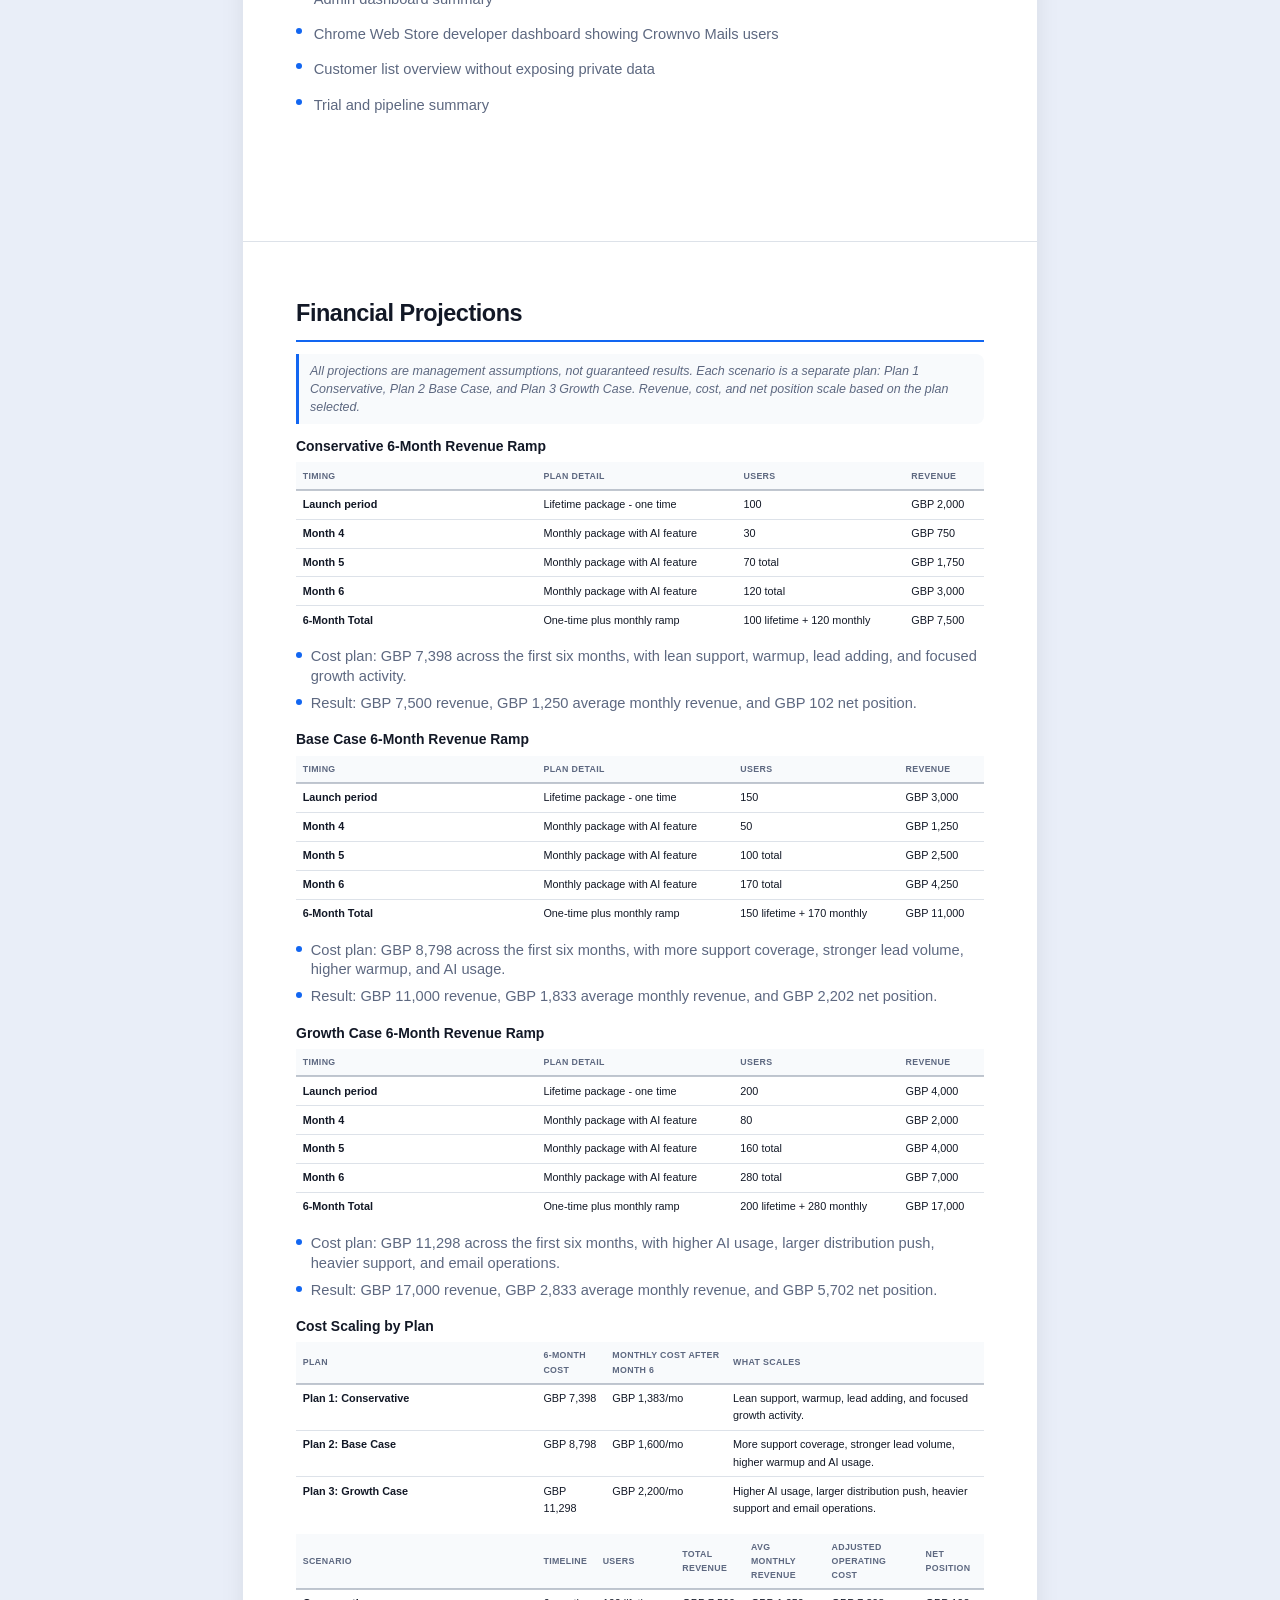
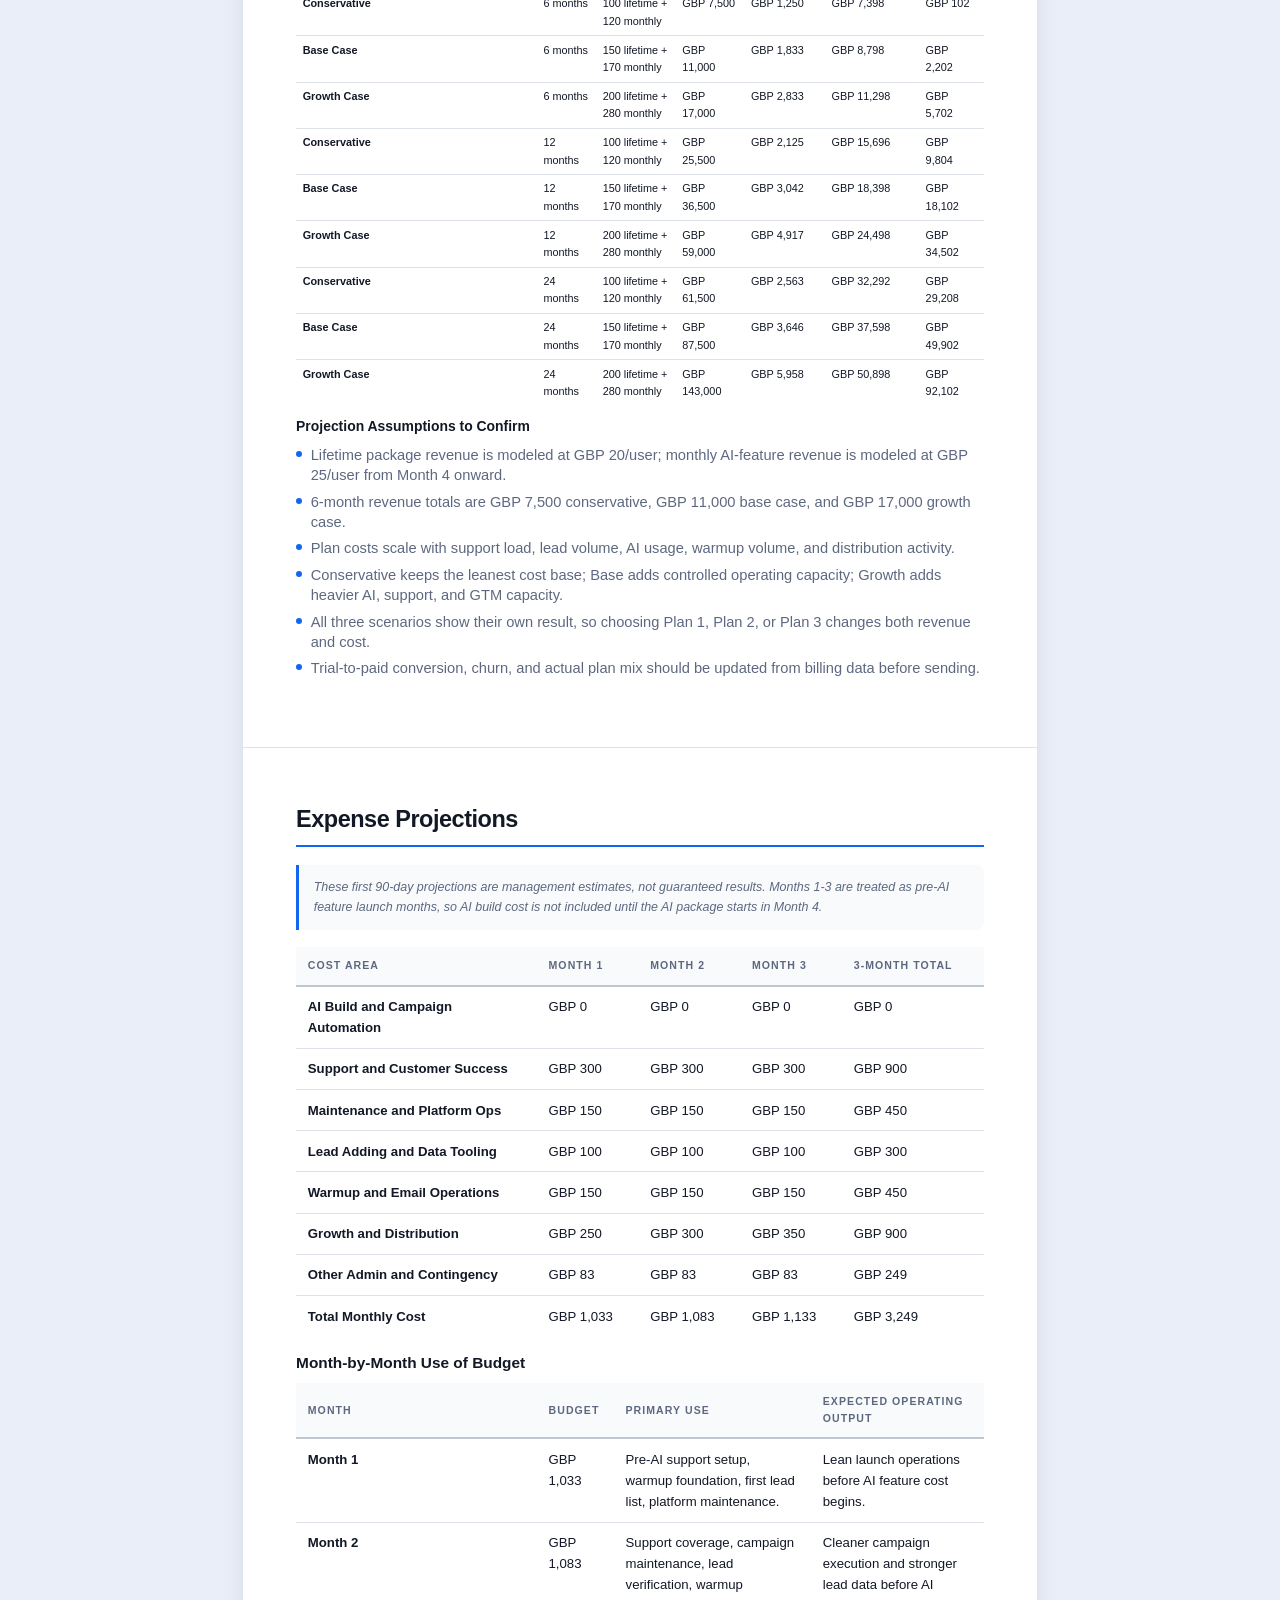
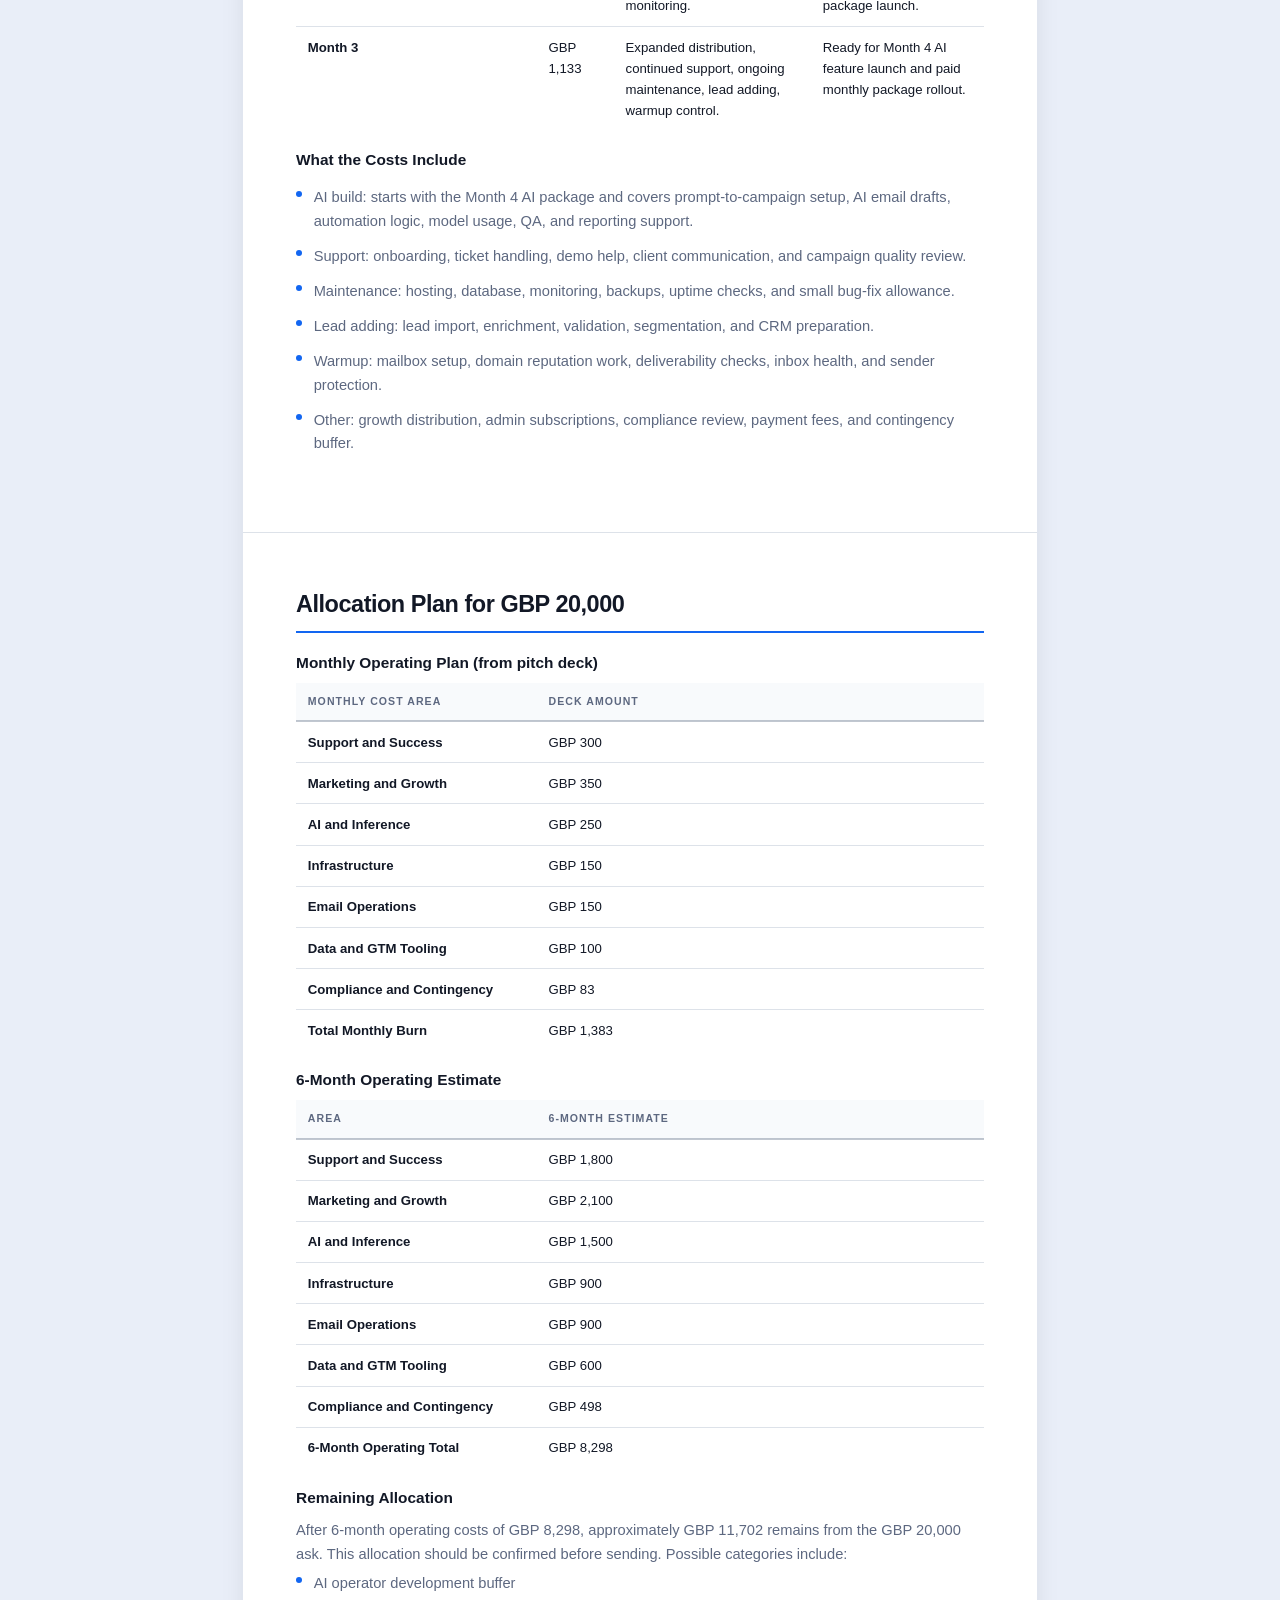
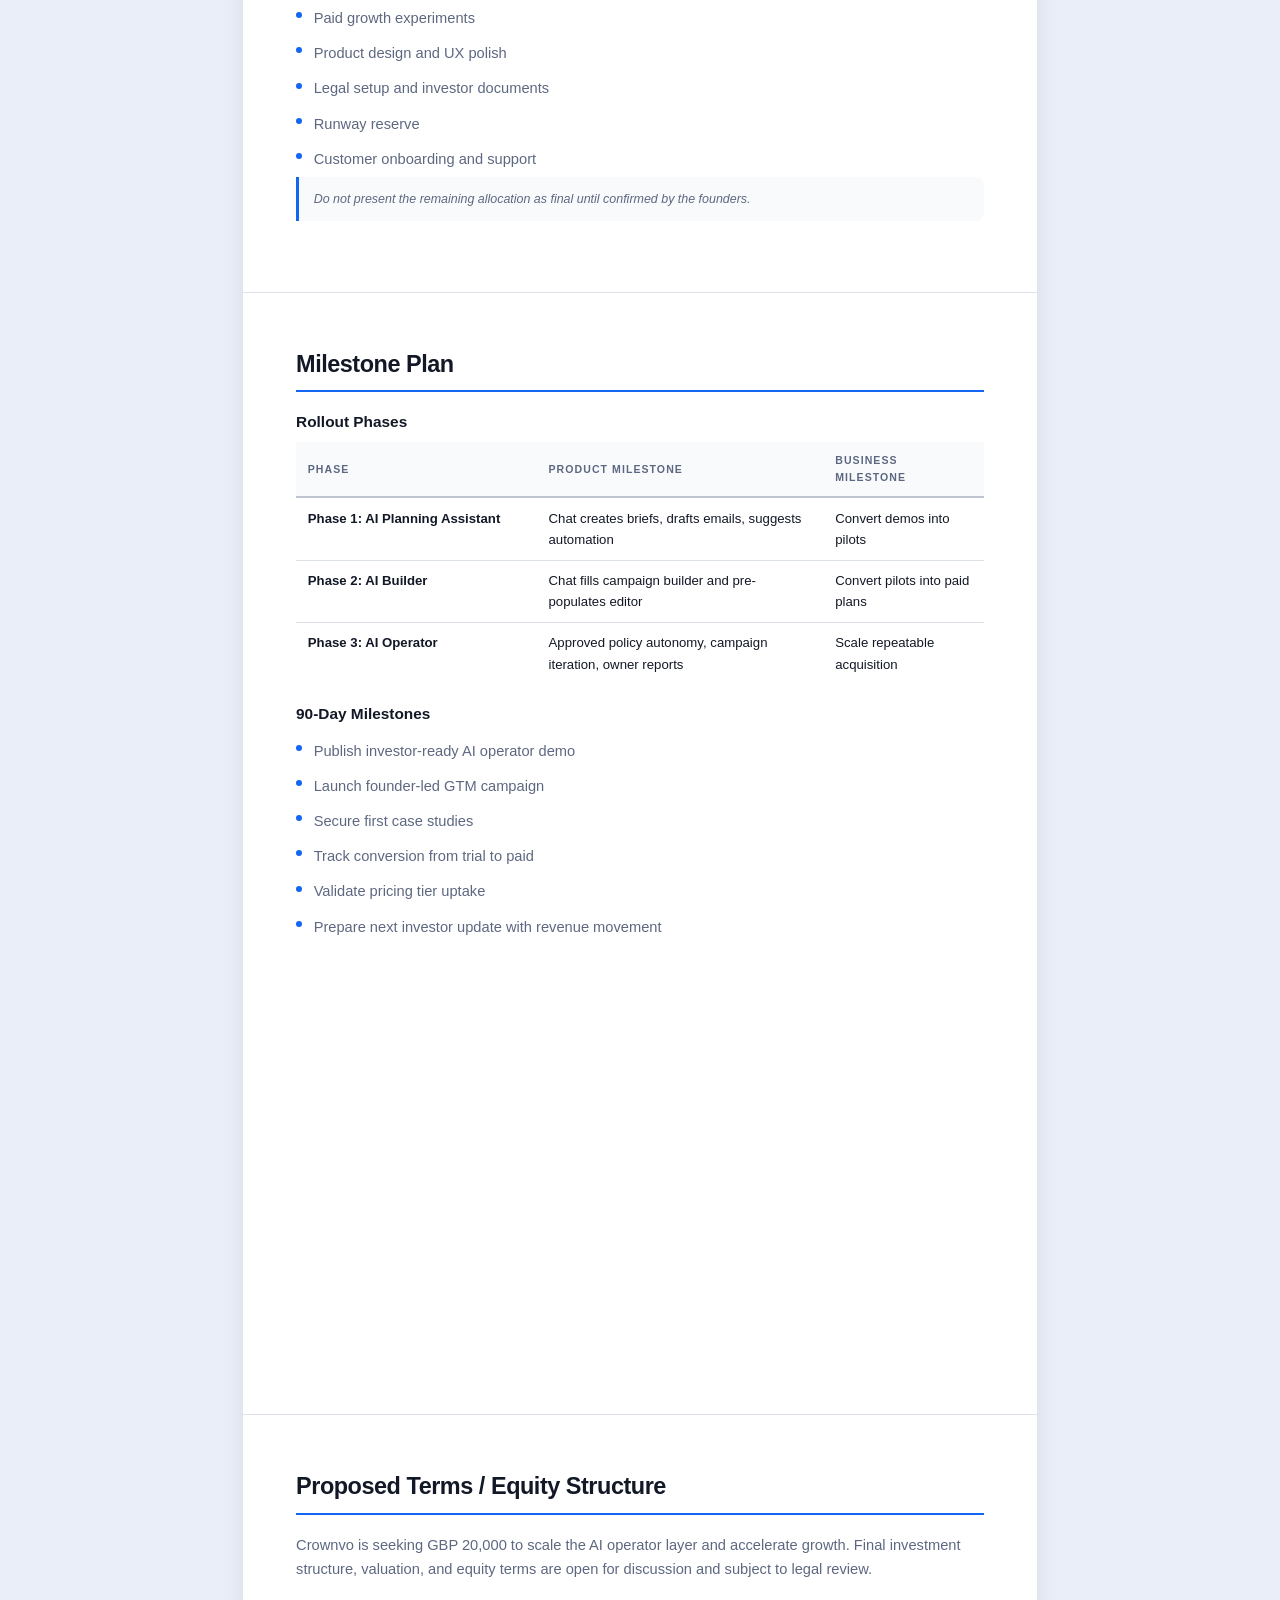
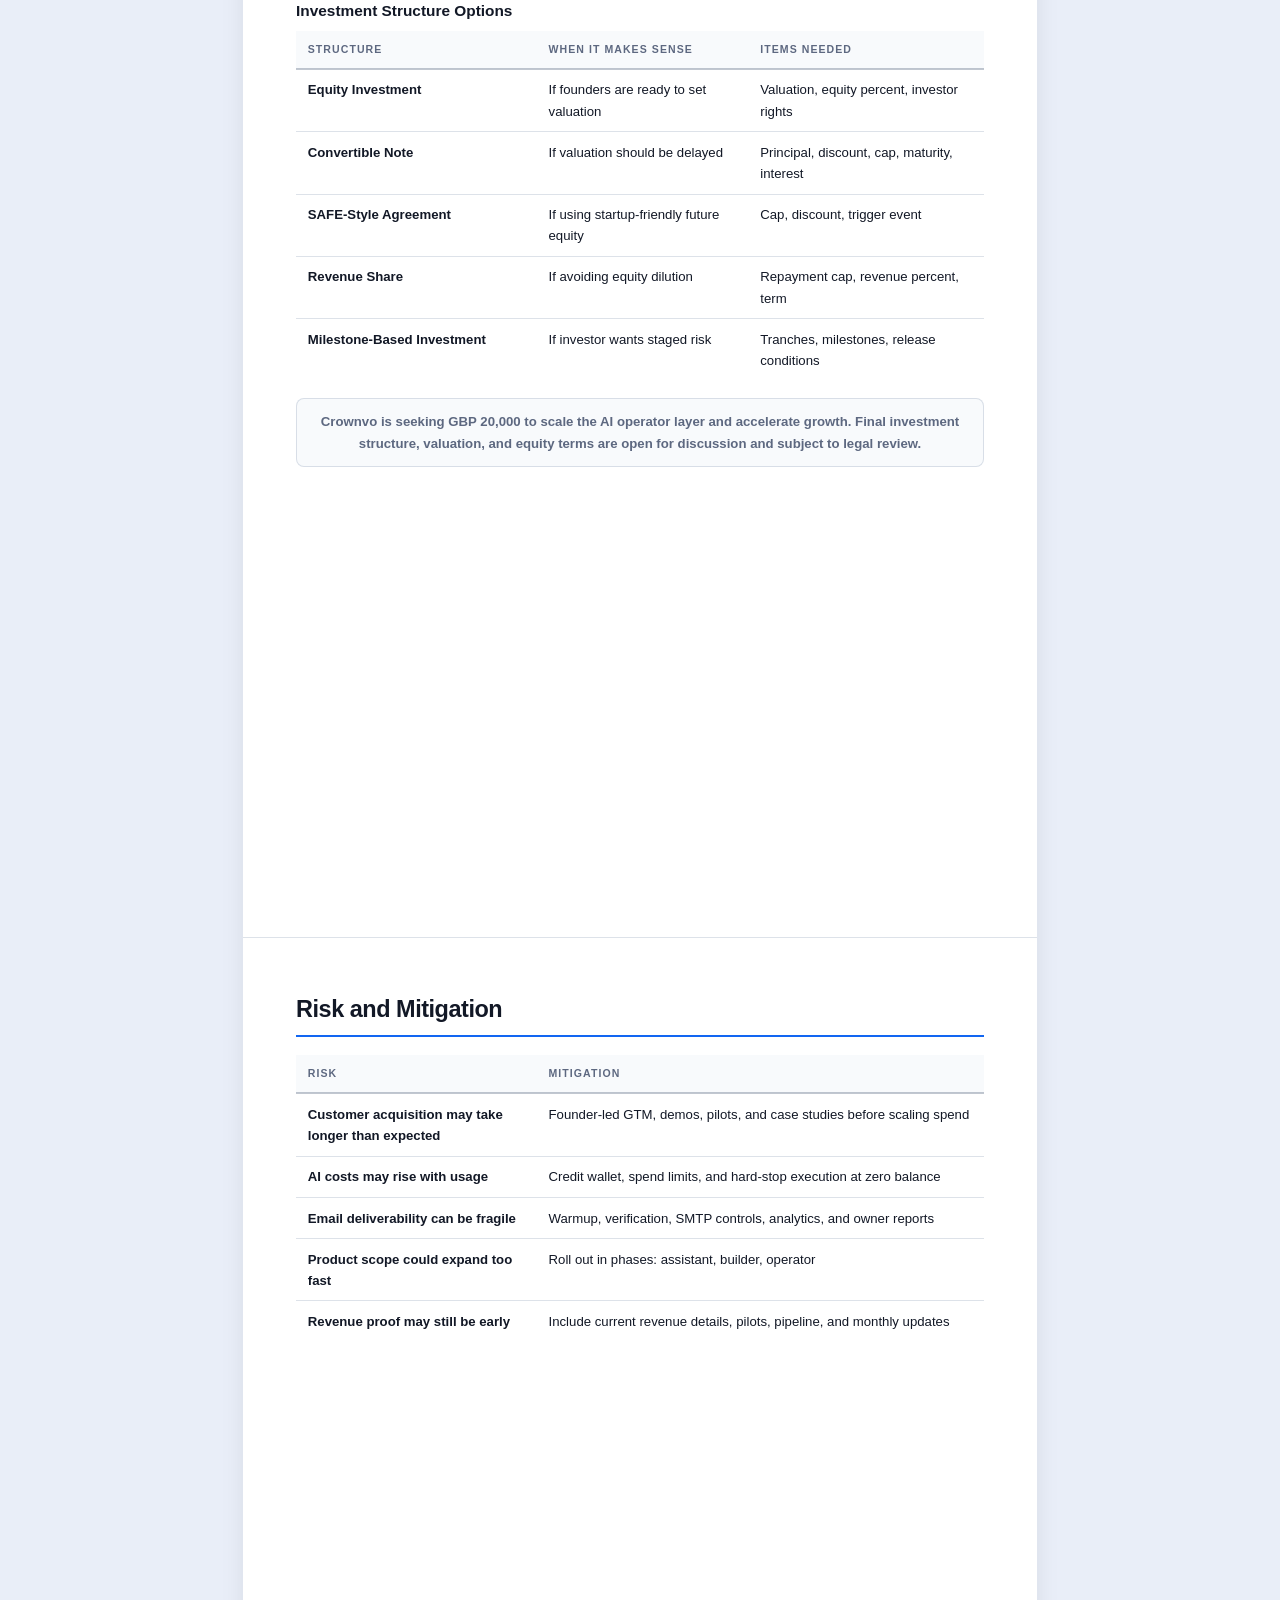
==== commit 42acf534: "Update current revenue details: MRR £500, lifetime revenue £20" ====
--- a/investor.html
+++ b/investor.html
@@ -481,13 +481,13 @@
           <tbody>
             <tr>
               <th>Monthly Recurring Revenue</th>
-              <td>TBD - confirm before sending</td>
-              <td>Confirm from billing/admin</td>
+              <td>£500</td>
+              <td>Last month</td>
             </tr>
             <tr>
               <th>Revenue To Date</th>
-              <td>TBD - confirm before sending</td>
-              <td>Confirm from payment records</td>
+              <td>£20</td>
+              <td>Lifetime</td>
             </tr>
             <tr>
               <th>Paying Customers</th>
